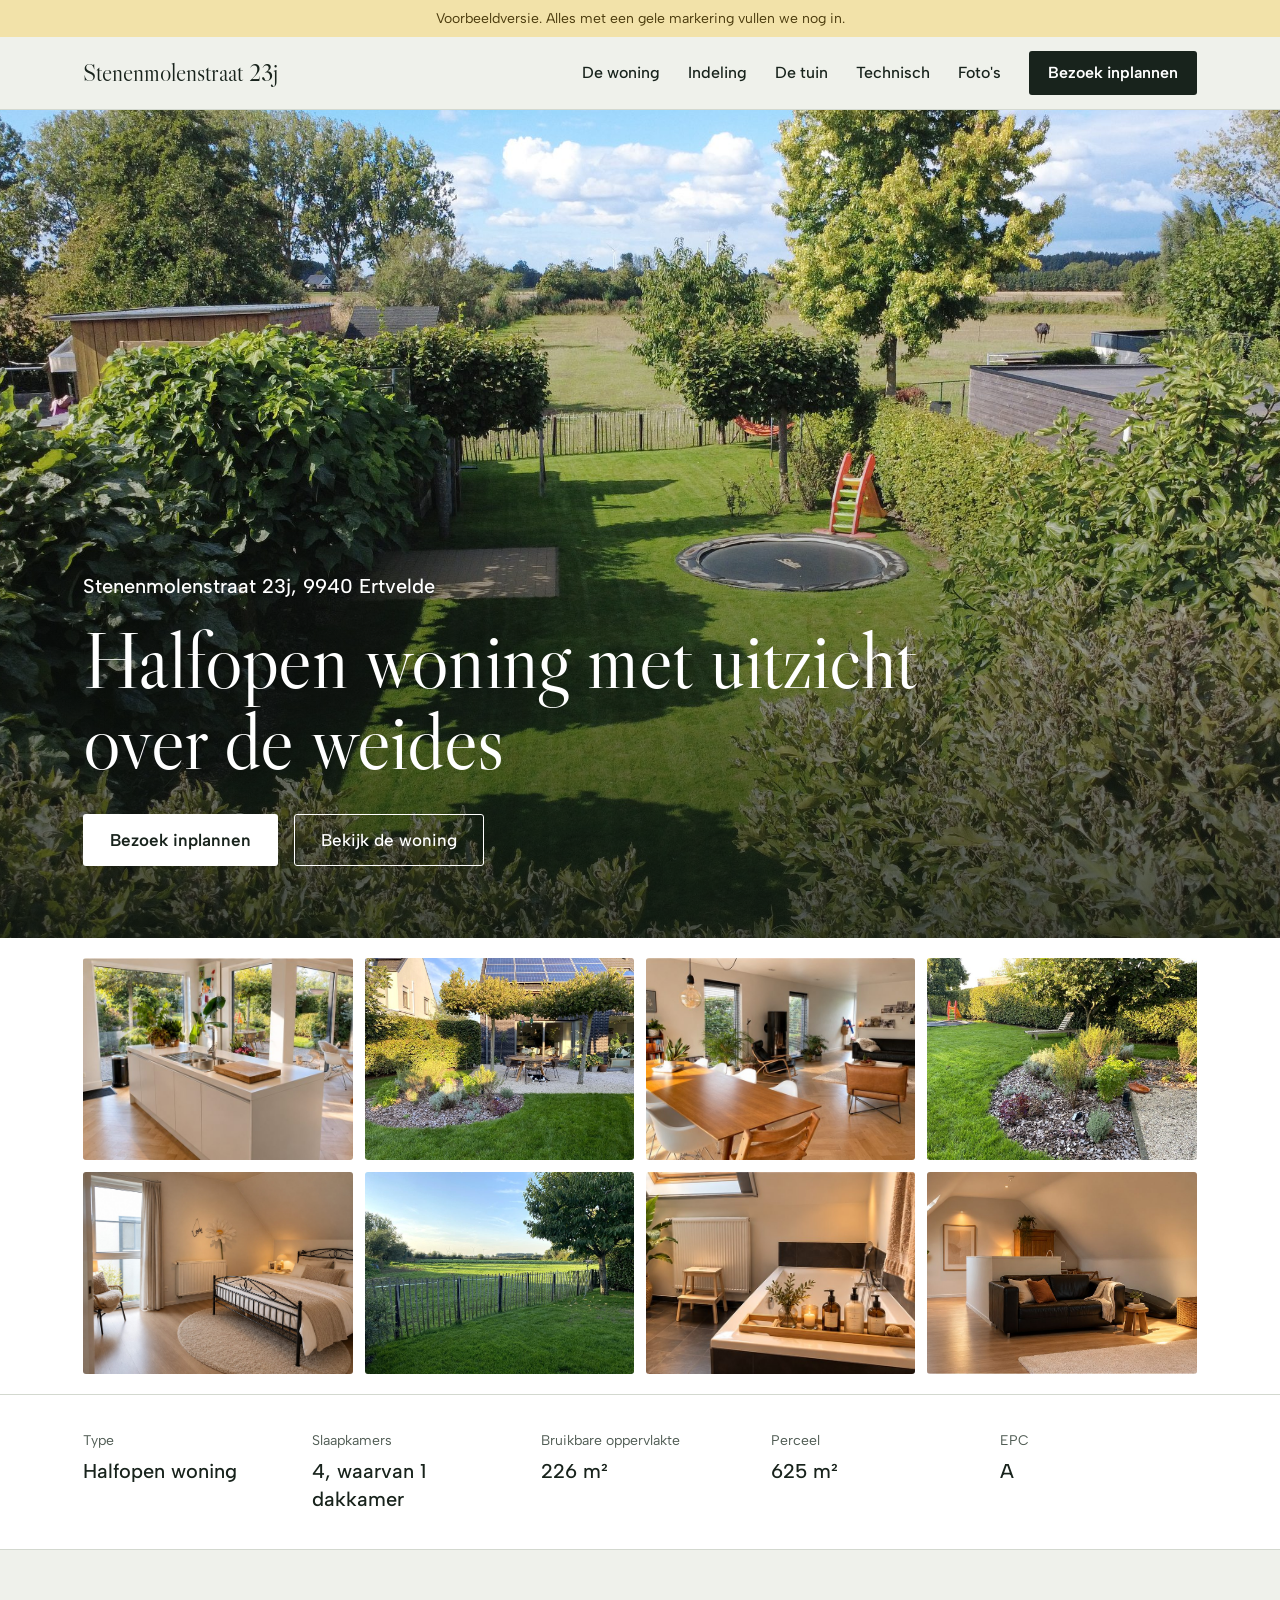
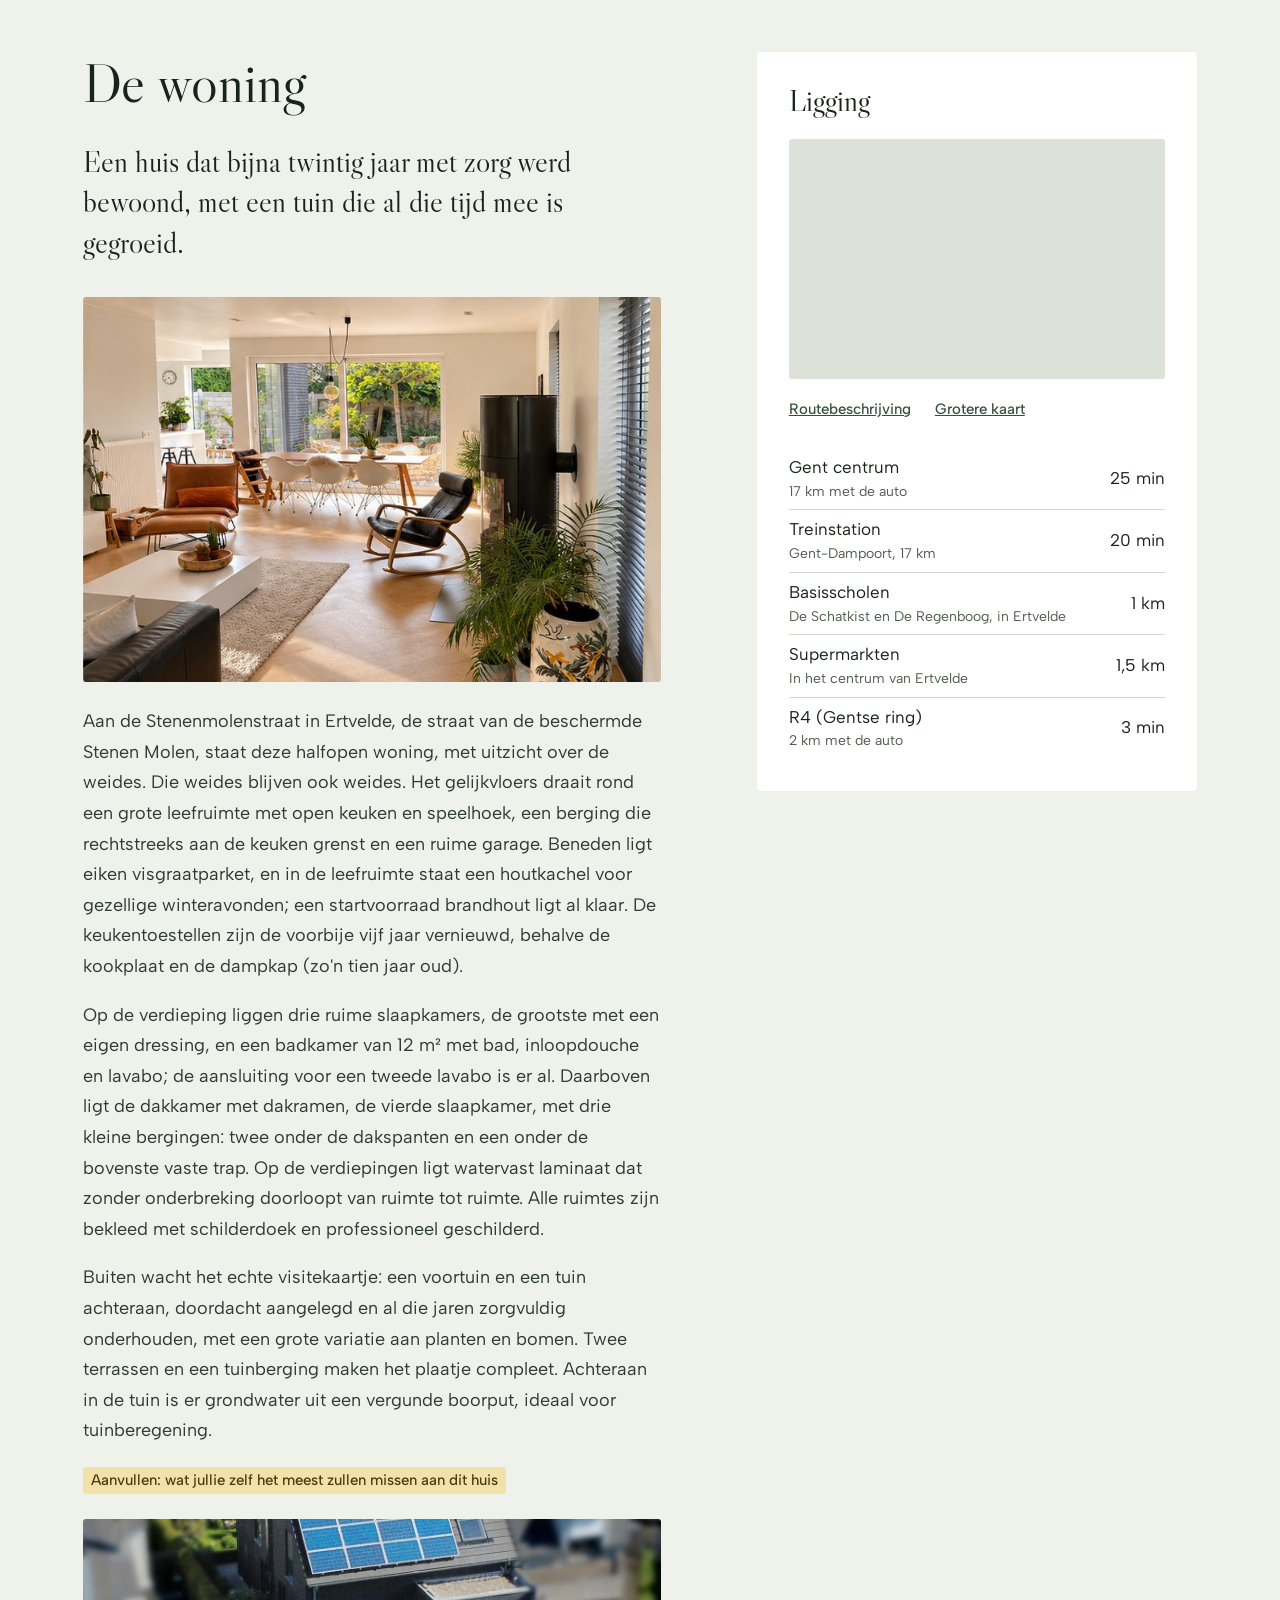
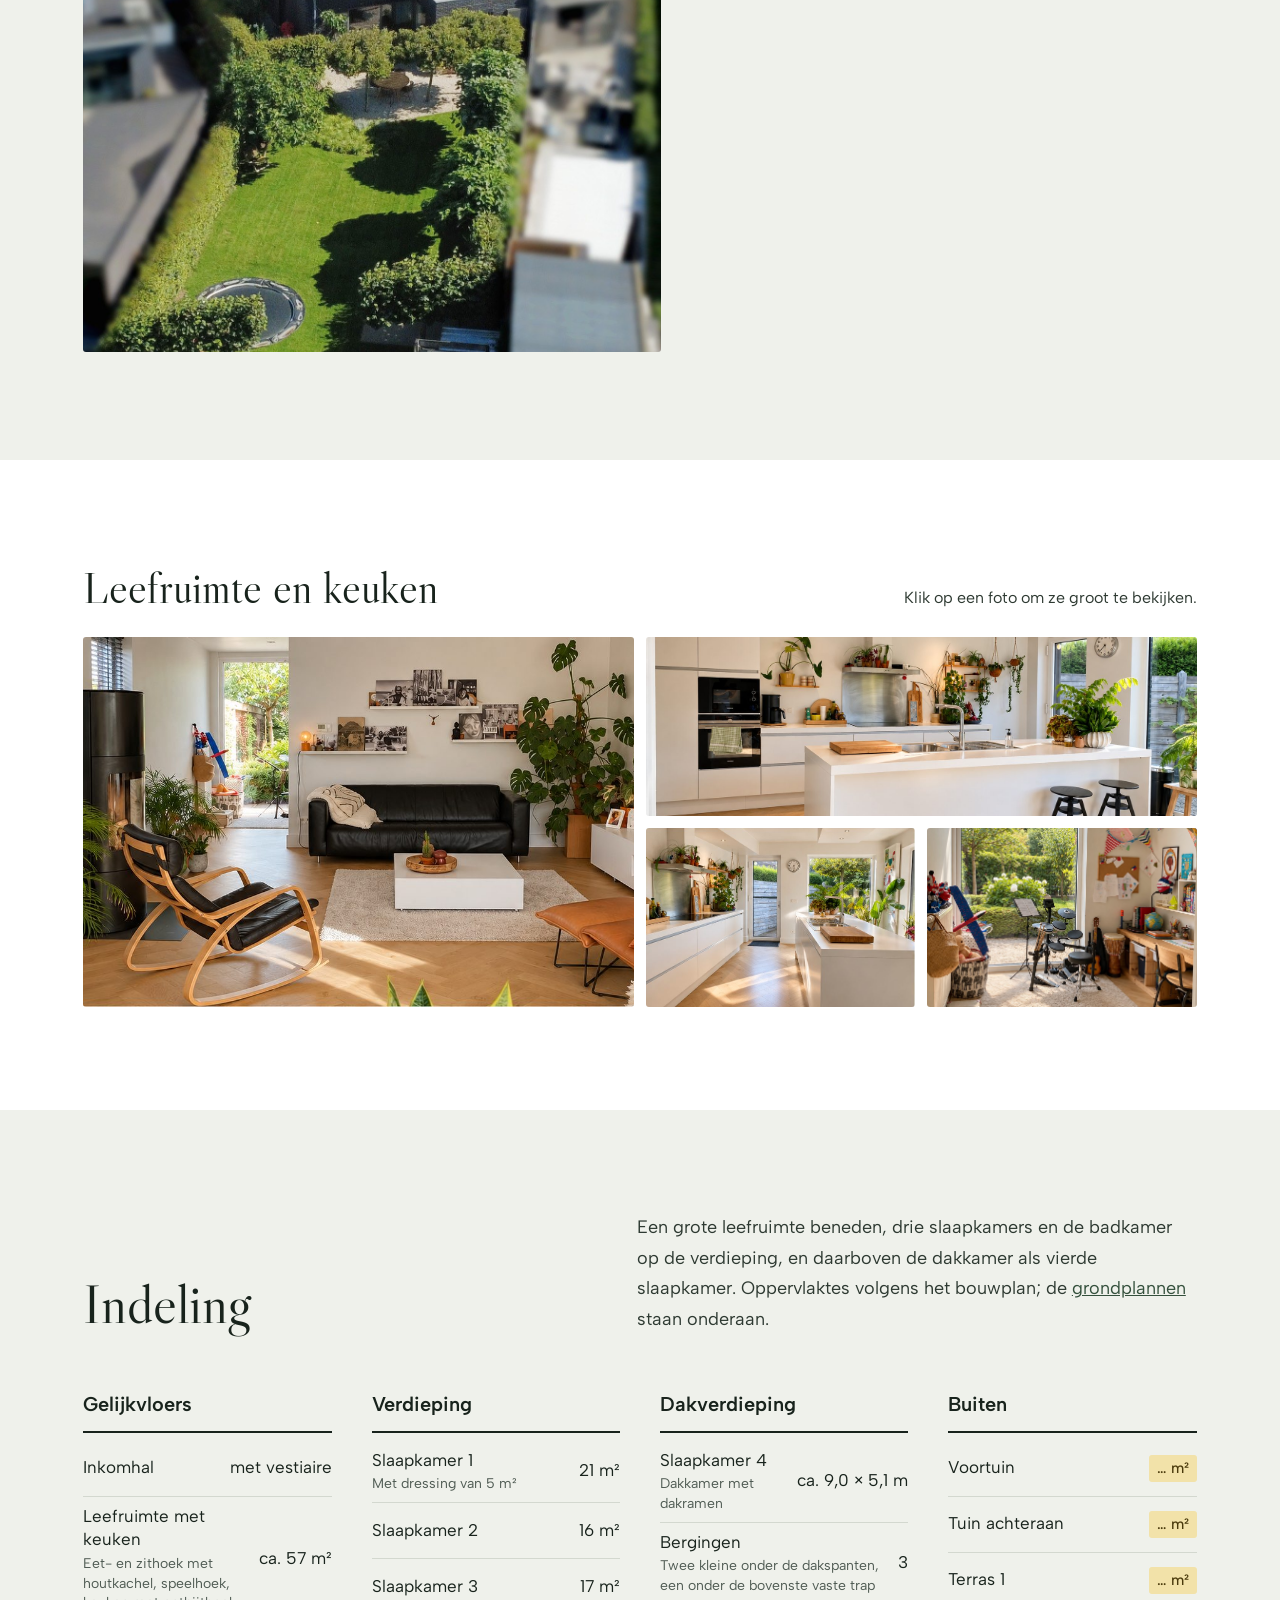
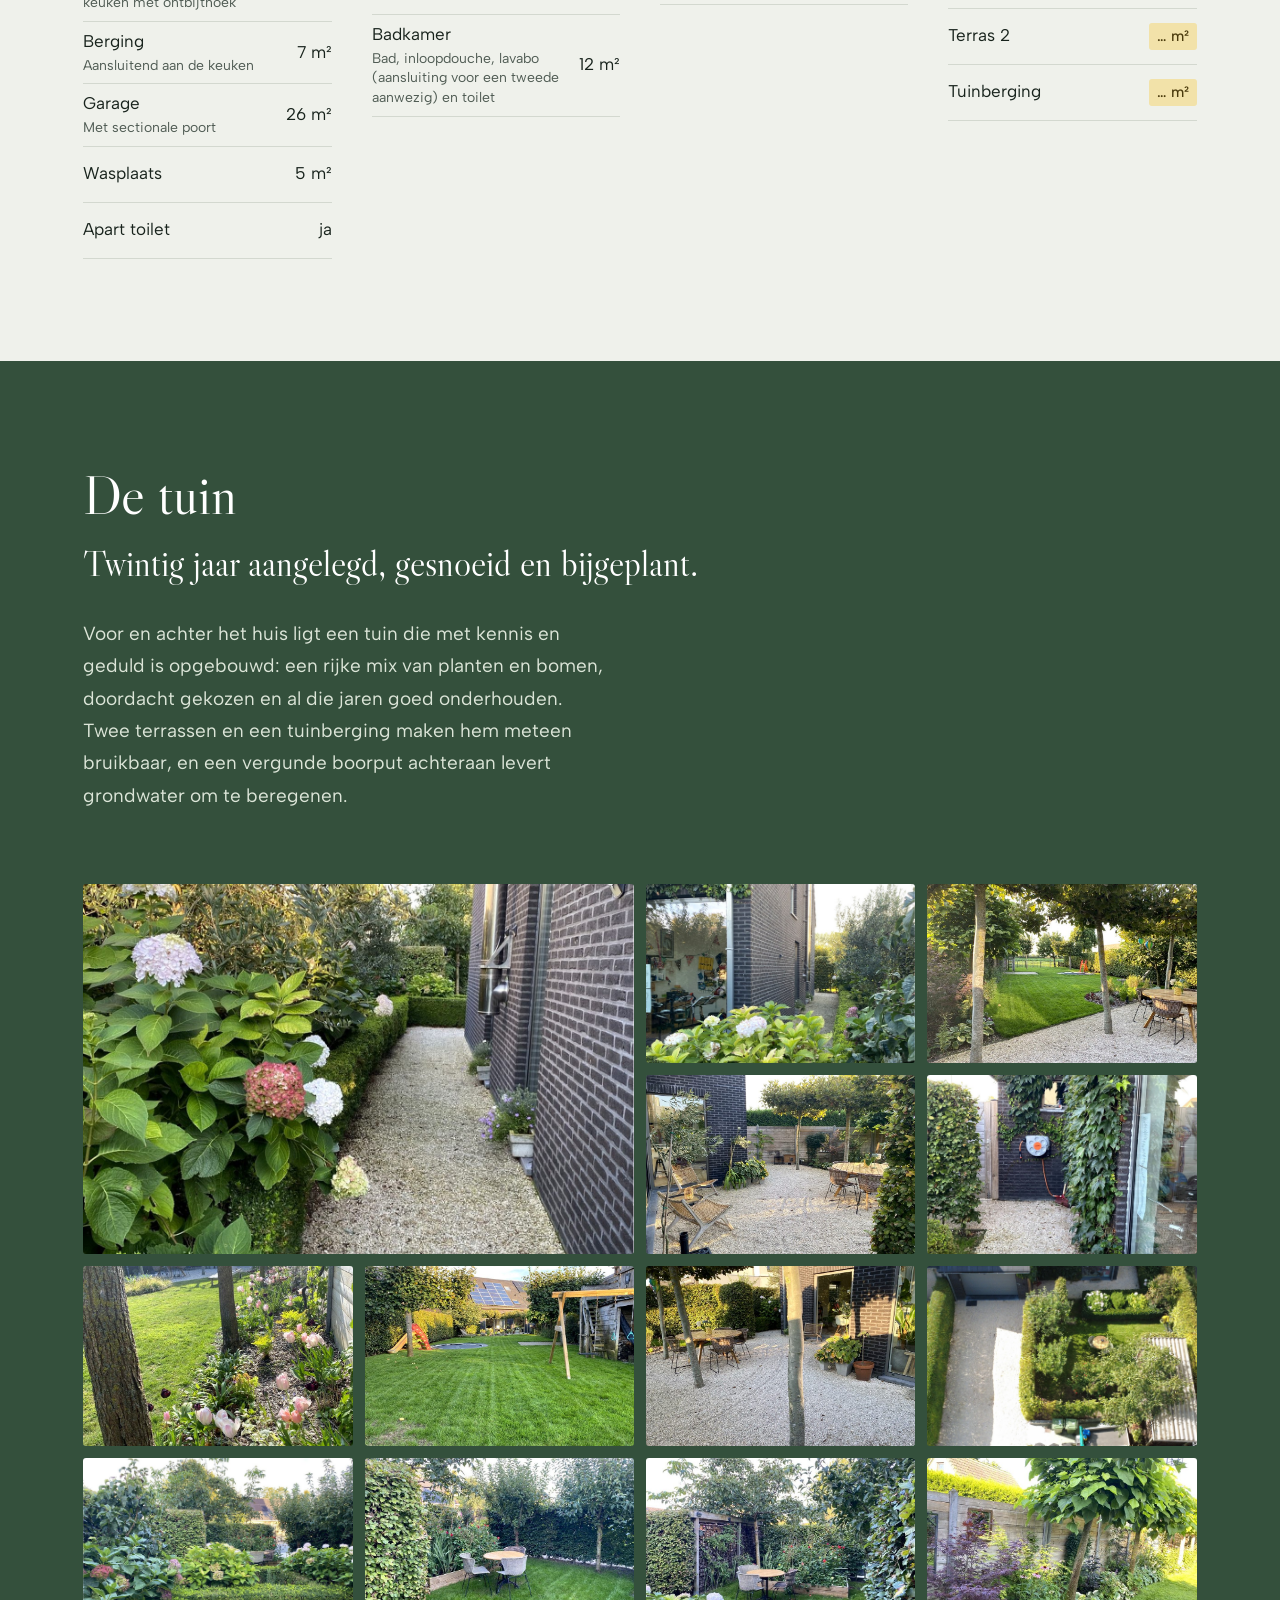
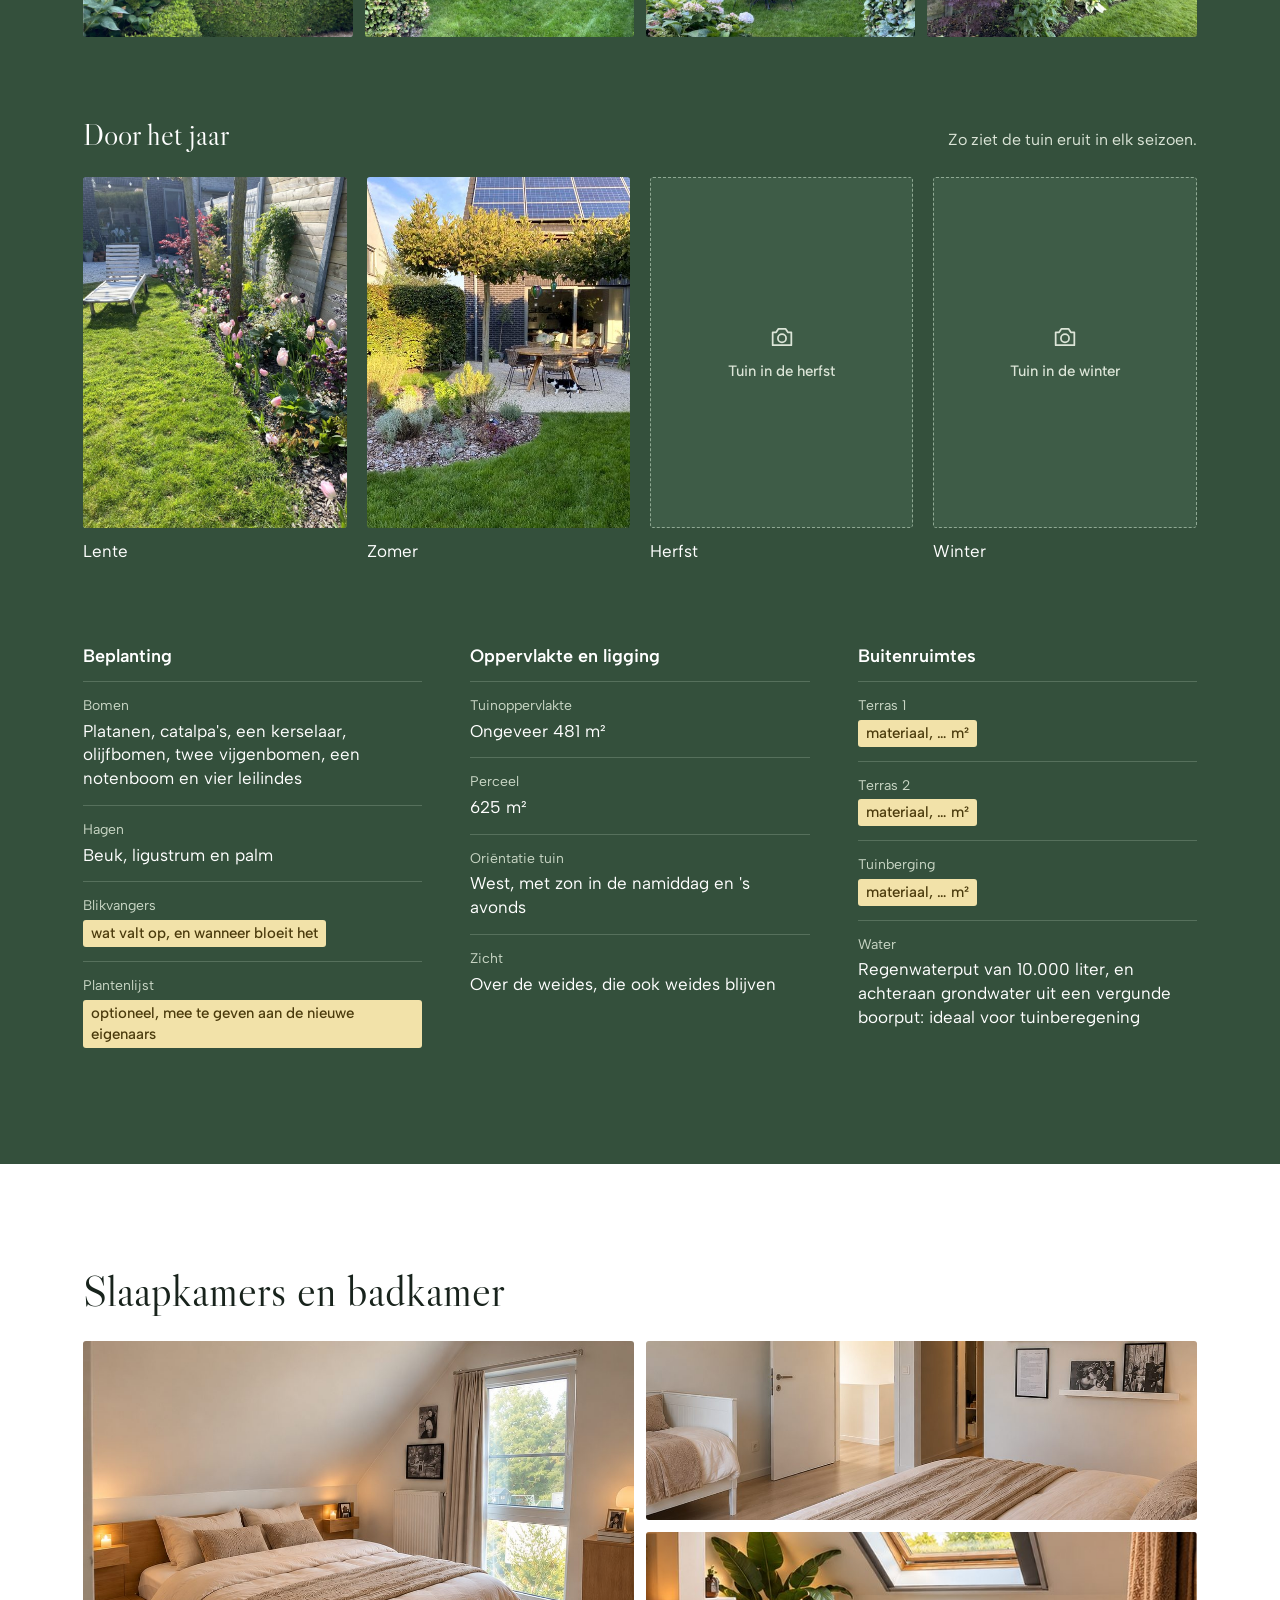
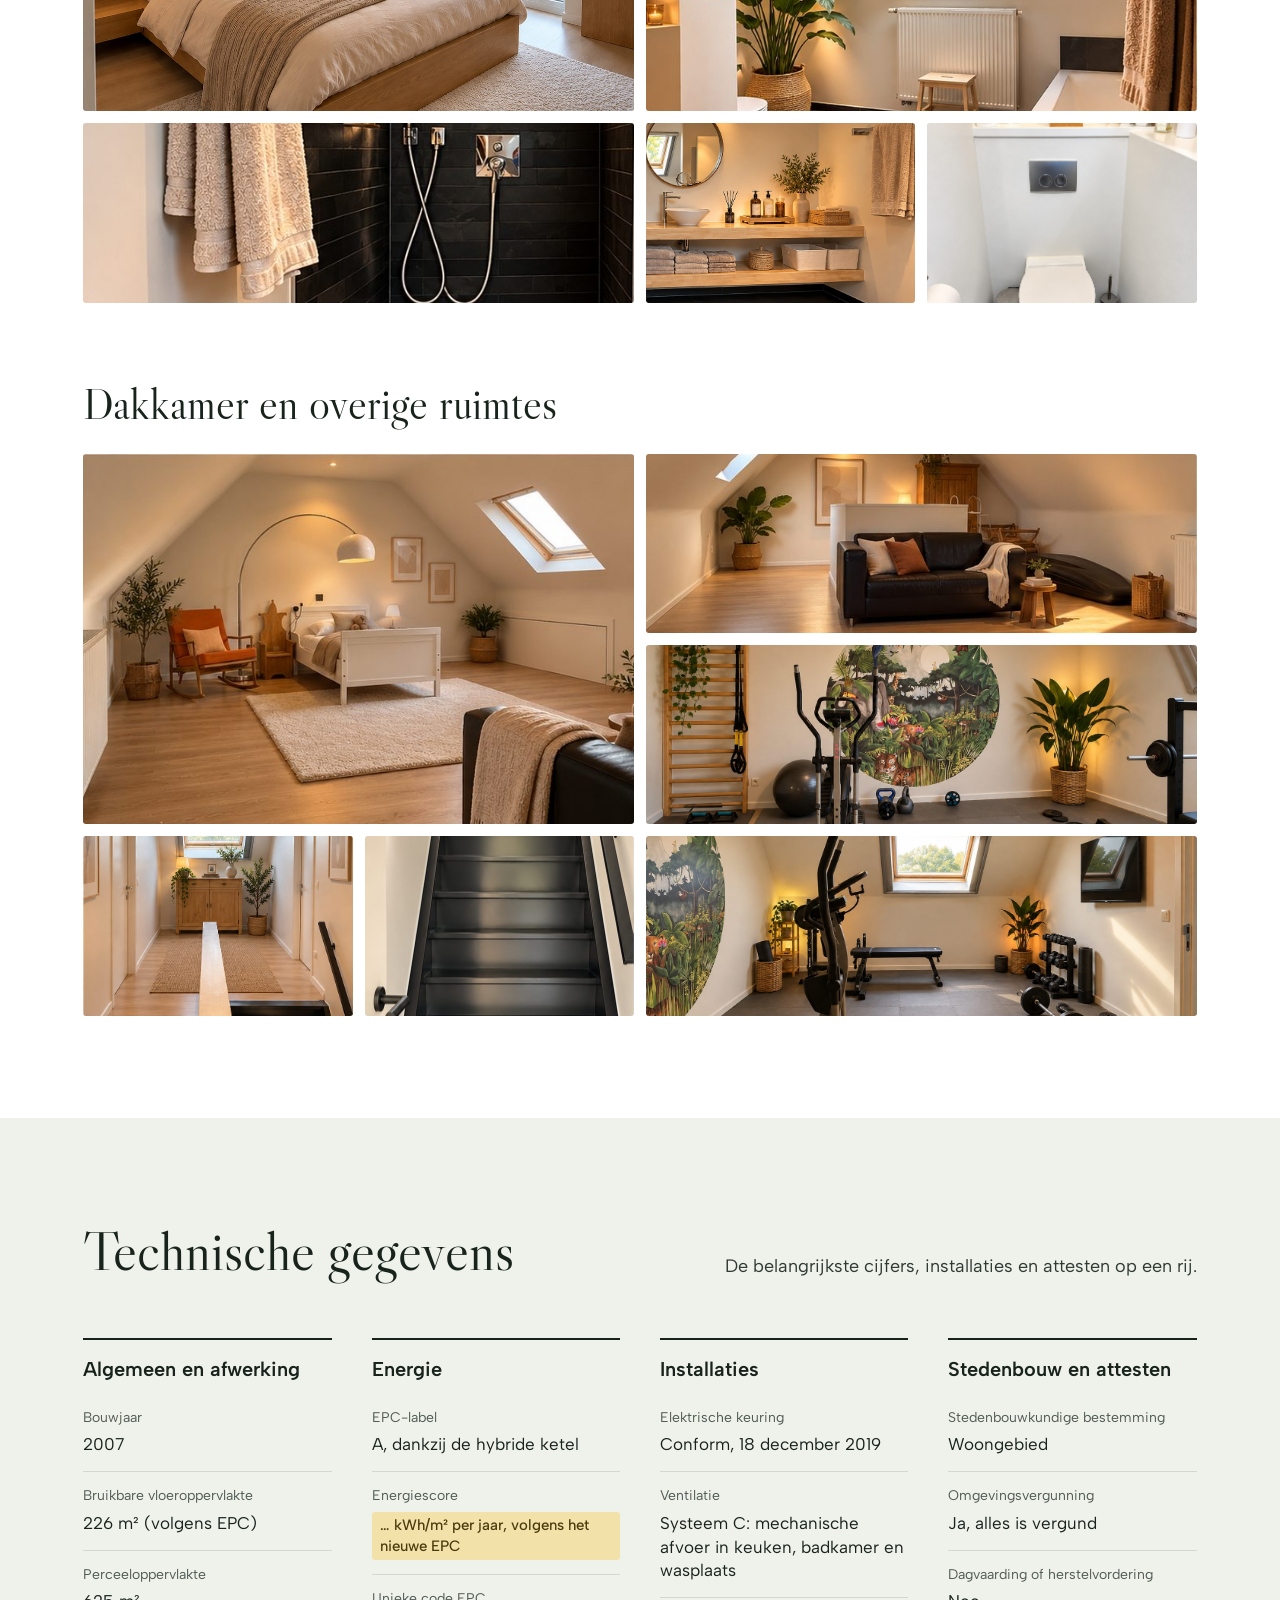
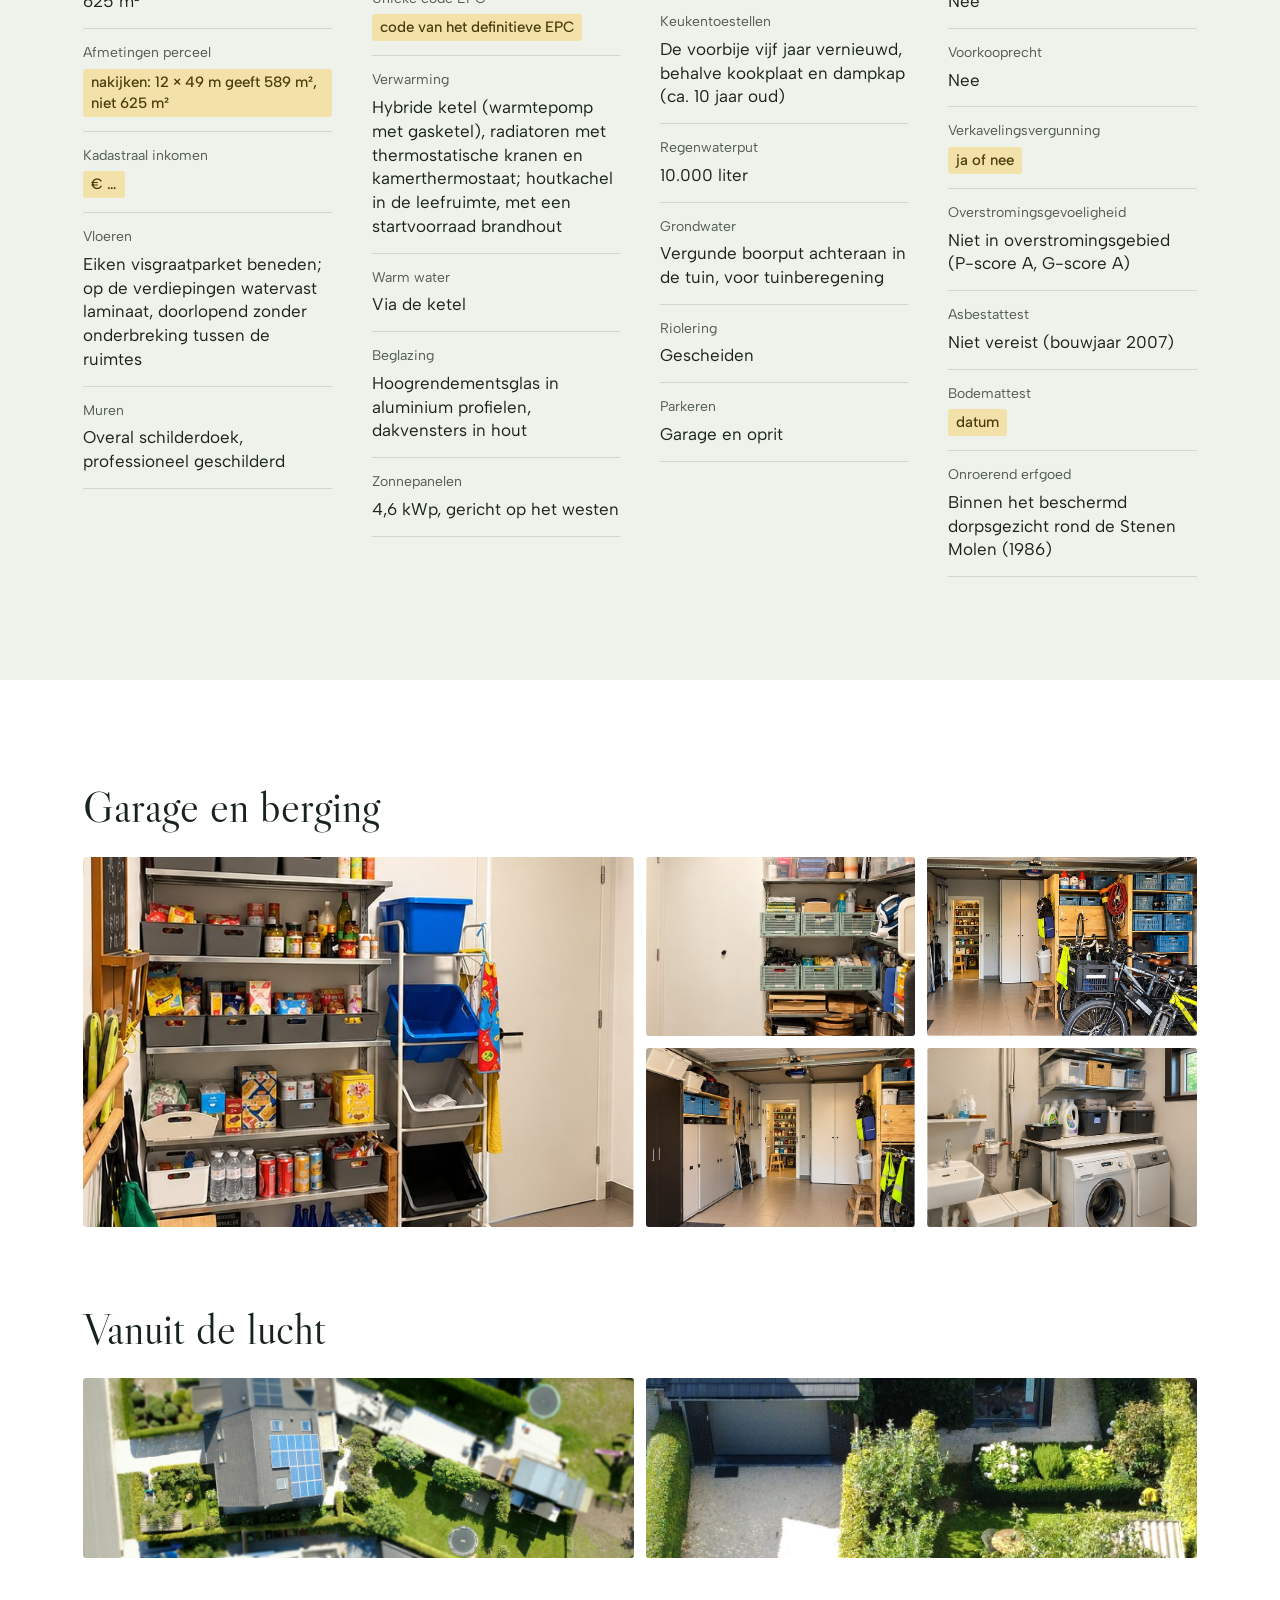
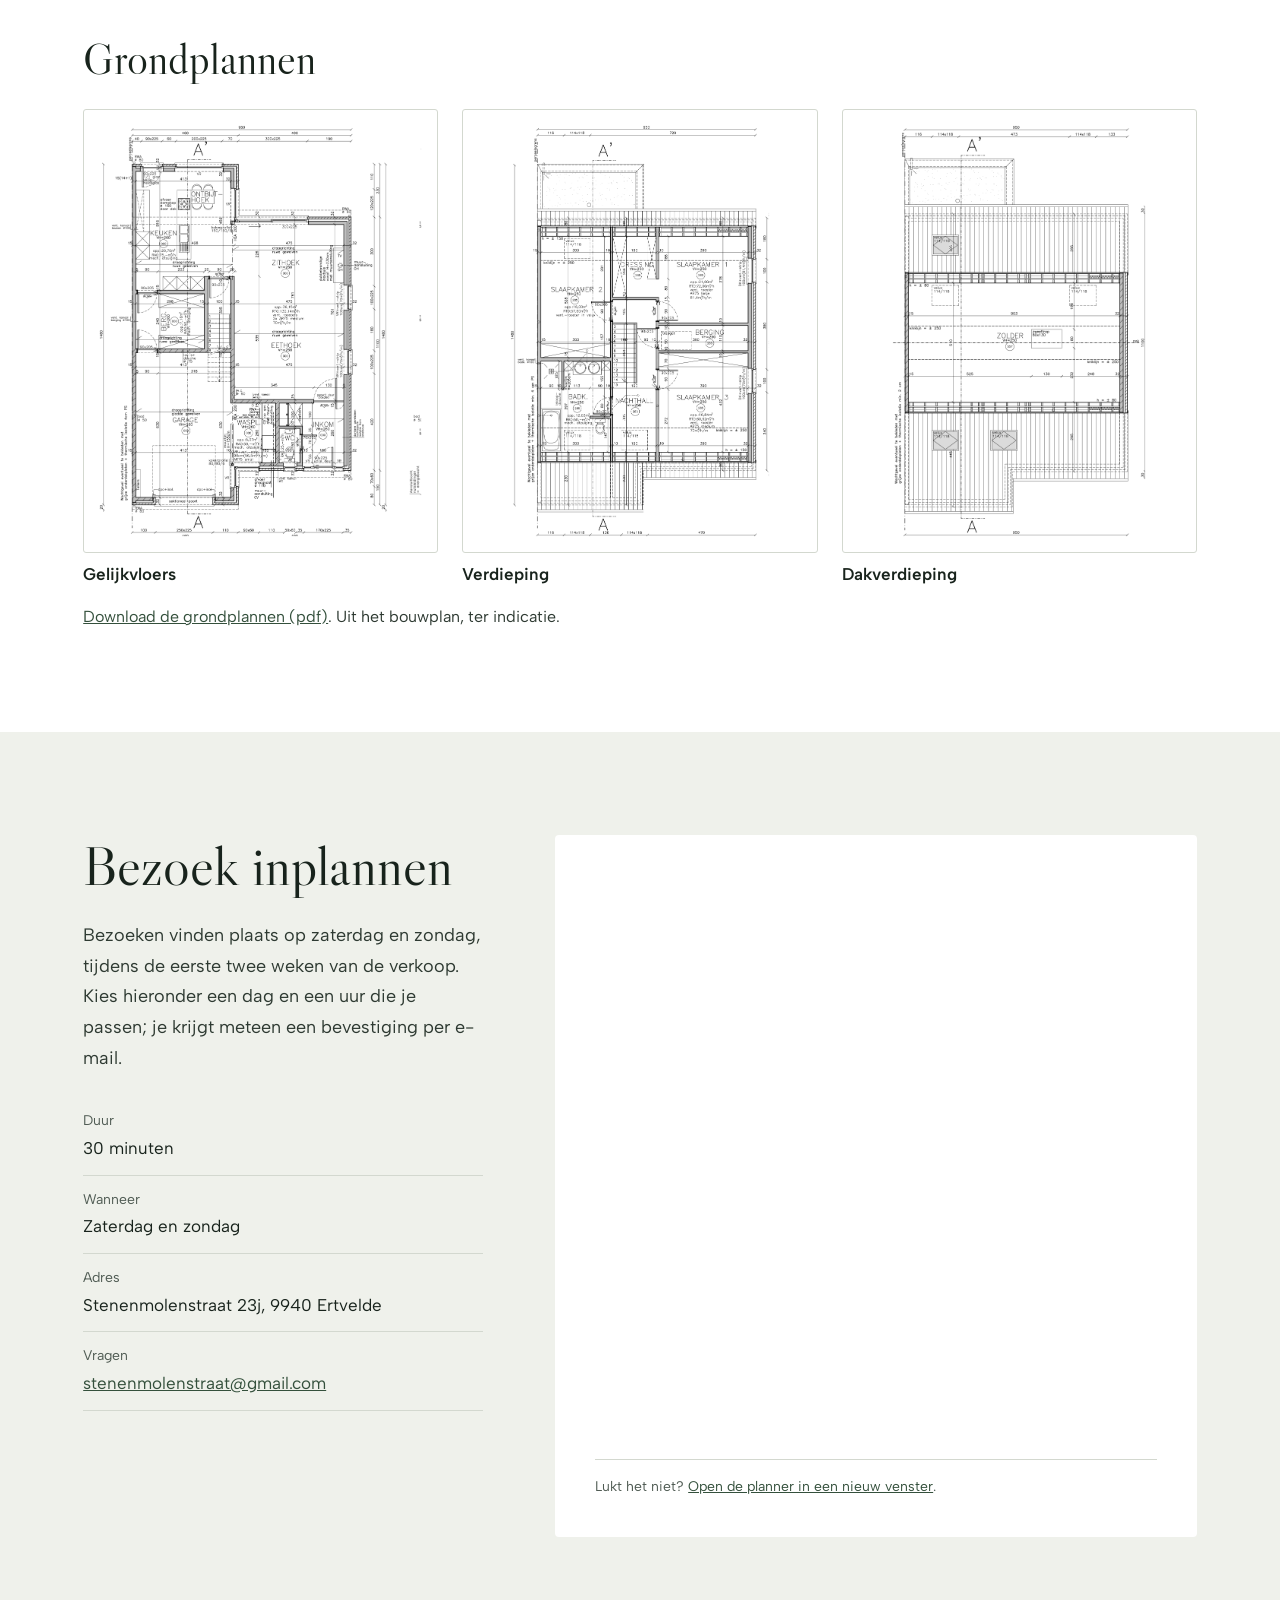
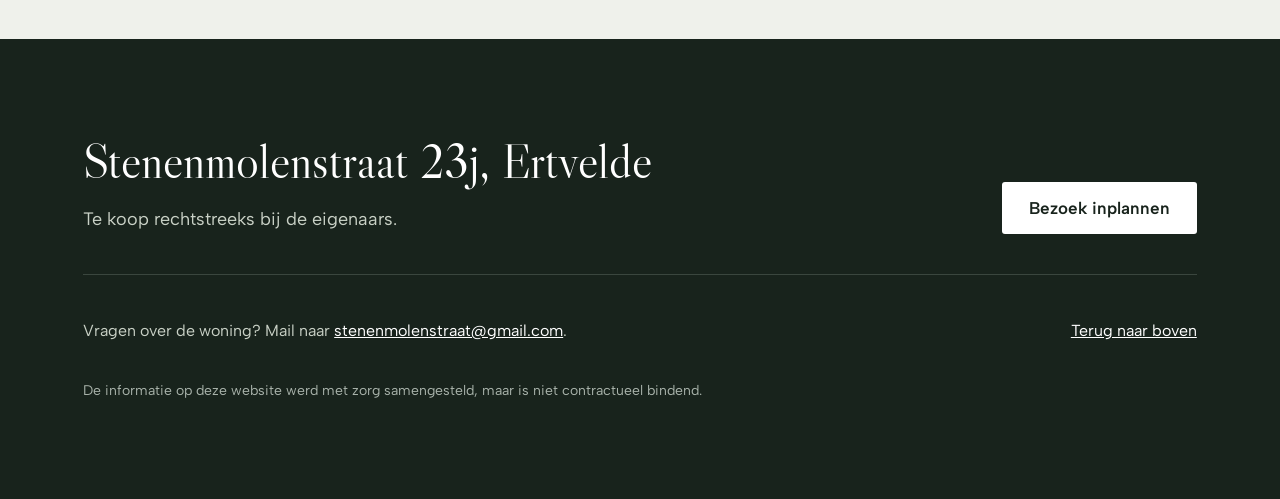
==== v1/index.html @ abac749d "Extra info over het huis in v1 en v2 - Zolder wordt dakkamer: 4 slaapkamers, met 3 kleine bergingen " ====
<!doctype html>
<html lang="nl">
<head>
<meta charset="utf-8">
<meta name="viewport" content="width=device-width, initial-scale=1, viewport-fit=cover">
<title>Te koop: halfopen woning, Stenenmolenstraat 23j, Ertvelde</title>
<meta name="description" content="Halfopen woning met uitzicht over de weides en een doordachte, goed onderhouden tuin. Vier slaapkamers, waarvan één dakkamer, en EPC A. Te koop rechtstreeks bij de eigenaars.">
<!-- VOORBEELDVERSIE: verwijder de noindex-regel bij livegang -->
<meta name="robots" content="noindex">
<meta property="og:type" content="website">
<meta property="og:title" content="Te koop: halfopen woning in Ertvelde">
<meta property="og:description" content="Stenenmolenstraat 23j. Uitzicht over de weides, een tuin die twintig jaar met zorg werd aangelegd. Plan je bezoek online.">
<meta property="og:image" content="media/deelbeeld.jpg">
<link rel="preconnect" href="https://fonts.googleapis.com">
<link rel="preconnect" href="https://fonts.gstatic.com" crossorigin>
<link href="https://fonts.googleapis.com/css2?family=Albert+Sans:wght@400;500;600&family=Libre+Caslon+Display&display=swap" rel="stylesheet">
<style>
:root{
  --mist:#EFF1EB;--paper:#FFFFFF;--ink:#18231C;--ink-2:#2E3A32;--muted:#4F5B53;
  --moss:#34503C;--moss-2:#3E5C47;--moss-ink:#DCE5D8;--moss-muted:#C9D6C5;--moss-line:#56705C;
  --line:#D3D8CF;--field:#7F8A82;--ph:#DDE2D8;--ph-line:#9AA59C;
  --todo-bg:#F2E2A9;--todo-ink:#4A3A0C;
  --serif:'Libre Caslon Display','Libre Caslon Text',Georgia,serif;
  --sans:'Albert Sans','Helvetica Neue',Helvetica,Arial,sans-serif;
  --pad:clamp(20px,6.5vw,96px);
  --section:clamp(64px,8vw,112px);
  --header:72px;
}
*,*::before,*::after{box-sizing:border-box}
[hidden]{display:none!important}
:root{padding-top:env(safe-area-inset-top,0px);padding-bottom:env(safe-area-inset-bottom,0px)}
html{scroll-behavior:smooth;scroll-padding-top:calc(var(--header) + 8px + env(safe-area-inset-top,0px));-webkit-text-size-adjust:100%}
@media (prefers-reduced-motion:reduce){html{scroll-behavior:auto}*{transition:none!important}}
body{margin:0;background:var(--mist);color:var(--ink);font-family:var(--sans);font-size:18px;line-height:1.7;-webkit-font-smoothing:antialiased}
img,video,svg{display:block;max-width:100%}
h1,h2,h3,p,figure,dl,dd{margin:0}
a{color:var(--moss)}
a:hover{color:var(--ink)}
:focus-visible{outline:2px solid var(--ink);outline-offset:2px;box-shadow:0 0 0 4px #FFFFFF}
.wrap{max-width:1440px;margin-inline:auto;padding-inline:var(--pad)}

/* Placeholders: alles in geel vullen we nog in */
.todo{display:inline-block;background:var(--todo-bg);color:var(--todo-ink);font-family:var(--sans);font-size:15px;font-weight:500;line-height:1.4;padding:3px 8px;border-radius:3px}
.draft{background:var(--todo-bg);color:var(--todo-ink);font-size:14px;line-height:1.5;text-align:center;padding:8px var(--pad)}

.skip{position:absolute;left:16px;top:-80px;z-index:100;background:var(--ink);color:#FFFFFF;padding:12px 16px;border-radius:3px}
.skip:focus{top:12px;color:#FFFFFF}

/* Knoppen */
.btn{display:inline-flex;align-items:center;justify-content:center;min-height:52px;padding:0 26px;border:1px solid transparent;border-radius:3px;font:600 17px/1.2 var(--sans);text-decoration:none;cursor:pointer;text-align:center}
.btn-ink{background:var(--ink);color:#FFFFFF}.btn-ink:hover{background:var(--moss);color:#FFFFFF}
.btn-light{background:#FFFFFF;color:var(--ink)}.btn-light:hover{background:var(--mist);color:var(--ink)}
.btn-ghost{border-color:#FFFFFF;color:#FFFFFF;font-weight:500}.btn-ghost:hover{background:rgba(255,255,255,.12);color:#FFFFFF}
.btn-moss{background:var(--moss);color:#FFFFFF}.btn-moss:hover{background:#2A4231;color:#FFFFFF}
.btn-outline{background:#FFFFFF;border-color:var(--ink);color:var(--ink);font-weight:500}.btn-outline:hover{background:var(--mist)}
.btn:disabled{opacity:.6;cursor:progress}

/* Header */
.site-header{position:sticky;top:env(safe-area-inset-top,0px);z-index:50;background:rgba(239,241,235,.97);border-bottom:1px solid var(--line)}
.site-header .wrap{height:var(--header);display:flex;align-items:center;justify-content:space-between;gap:24px}
.brand{font-family:var(--serif);font-size:24px;line-height:1.2;color:var(--ink);text-decoration:none;padding:10px 0}
.brand:hover{color:var(--ink)}
.nav{display:flex;align-items:center;gap:28px}
.nav a:not(.btn){color:var(--ink);text-decoration:none;font-size:16px;font-weight:500;padding:12px 0}
.nav a:not(.btn):hover{text-decoration:underline;text-underline-offset:6px}
.nav .btn{min-height:44px;padding:0 18px;font-size:16px}
.menu-toggle{display:none;align-items:center;gap:10px;min-height:44px;padding:0 14px;border:1px solid var(--ink);border-radius:3px;background:transparent;color:var(--ink);font:500 16px var(--sans);cursor:pointer}
@media (max-width:980px){
  .menu-toggle{display:inline-flex}
  .nav{display:none;position:absolute;top:var(--header);left:0;right:0;flex-direction:column;align-items:stretch;gap:0;background:var(--mist);border-bottom:1px solid var(--line);padding:4px var(--pad) 20px}
  .nav.is-open{display:flex}
  .nav a:not(.btn){padding:14px 0;border-bottom:1px solid var(--line)}
  .nav .btn{margin-top:16px;min-height:52px}
}

/* Hero */
.hero{position:relative;height:calc(100vh - var(--header));height:calc(100svh - var(--header));min-height:620px;max-height:920px;display:flex;align-items:flex-end;background:#2F4231;overflow:hidden;color:#FFFFFF}
.hero-media{position:absolute;inset:0}
.hero-media>*{position:absolute;inset:0;width:100%;height:100%;object-fit:cover}
.hero-video{opacity:0;transition:opacity .8s ease}
.hero-video.is-ready{opacity:1}
.hero-scrim{position:absolute;inset:0;background:linear-gradient(to top,rgba(14,22,17,.72) 0%,rgba(14,22,17,.35) 38%,rgba(14,22,17,0) 62%)}
.hero-content{position:relative;width:100%;display:flex;justify-content:space-between;align-items:flex-end;gap:32px 48px;padding-bottom:clamp(40px,8vh,88px)}
.hero-text{display:flex;flex-direction:column;gap:20px;max-width:960px}
.hero-address{font-size:20px;font-weight:500;line-height:1.4}
.hero h1{font-family:var(--serif);font-weight:400;font-size:clamp(44px,6.2vw,84px);line-height:1.02;letter-spacing:-.01em}
.hero-actions{display:flex;flex-wrap:wrap;gap:16px;margin-top:12px}
.hero-side{display:flex;flex-direction:column;align-items:flex-end;gap:12px;flex-shrink:0}
.drone-todo{display:flex;align-items:center;gap:10px;max-width:300px;padding:10px 14px}
.drone-todo svg{flex-shrink:0}
.video-toggle{min-height:44px;padding:0 16px;border:1px solid rgba(255,255,255,.7);border-radius:3px;background:rgba(14,22,17,.35);color:#FFFFFF;font:500 15px var(--sans);cursor:pointer}
@media (max-width:720px){
  .hero{display:block;height:auto;min-height:0;max-height:none}
  .hero-media{position:relative;height:52vh;height:52svh;min-height:300px}
  .hero-scrim{display:none}
  .hero-content{flex-direction:column;align-items:stretch;padding-top:28px;padding-bottom:44px}
  .hero-actions .btn{flex:1 1 100%}
  .hero-side{align-items:flex-start}
}

/* Kerngegevens */
.facts{background:#FFFFFF;border-bottom:1px solid var(--line)}
.facts dl{display:grid;grid-template-columns:repeat(5,minmax(0,1fr));gap:24px 32px;padding-block:36px}
.facts div{display:flex;flex-direction:column;gap:6px}
.facts dt{font-size:14px;line-height:1.4;color:var(--muted)}
.facts dd{font-size:20px;font-weight:500;line-height:1.4}
@media (max-width:980px){.facts dl{grid-template-columns:repeat(3,minmax(0,1fr))}}
@media (max-width:560px){.facts dl{grid-template-columns:repeat(2,minmax(0,1fr));padding-block:28px}}

/* Secties */
.section{padding-block:var(--section)}
.section--white{background:#FFFFFF}
.section--moss{background:var(--moss);color:#FFFFFF}
.h2{font-family:var(--serif);font-weight:400;font-size:clamp(40px,5vw,56px);line-height:1.1}
.lead{font-family:var(--serif);font-size:clamp(24px,2.6vw,30px);line-height:1.35}
.body{color:var(--ink-2)}
.section-head{display:flex;justify-content:space-between;align-items:flex-end;flex-wrap:wrap;gap:20px 64px;margin-bottom:clamp(40px,5vw,56px)}
.section-head p{max-width:560px;color:var(--ink-2)}

/* De woning */
.woning{display:grid;grid-template-columns:minmax(0,1fr) 440px;gap:96px;align-items:start}
.woning-text{display:flex;flex-direction:column;gap:28px;max-width:700px}
.woning-text .body{display:flex;flex-direction:column;gap:18px;max-width:640px}
.card{background:#FFFFFF;border-radius:4px;padding:32px}
.ligging{display:flex;flex-direction:column;gap:20px}
.ligging h3{font-family:var(--serif);font-weight:400;font-size:30px;line-height:1.15}
.map{display:block;width:100%;height:240px;border:0;border-radius:3px;background:var(--ph)}
.map-links{display:flex;flex-wrap:wrap;gap:8px 24px;margin-top:-8px;font-size:15px;font-weight:500}
.map-links a{padding:6px 0}
@media (max-width:1100px){.woning{grid-template-columns:1fr;gap:56px}.ligging{max-width:560px}}
@media (max-width:640px){.card{padding:24px 20px}}

/* Placeholders voor beelden */
.ph{display:flex;flex-direction:column;align-items:center;justify-content:center;gap:10px;padding:16px;background:var(--ph);border:1px dashed var(--ph-line);border-radius:3px;color:#3F4A43;font-size:15px;font-weight:500;line-height:1.4;text-align:center}
.section--moss .ph{background:var(--moss-2);border-color:#8FA893;color:var(--moss-ink)}
.photo{position:relative;overflow:hidden;border-radius:3px}
.photo .ph{position:absolute;inset:0}
.photo img{position:absolute;inset:0;width:100%;height:100%;object-fit:cover}

/* Lijsten */
.rows{list-style:none;margin:0;padding:0}
.row{display:flex;justify-content:space-between;align-items:center;gap:16px;min-height:56px;padding-block:8px;border-bottom:1px solid var(--line);font-size:17px;line-height:1.4}
.row small{display:block;margin-top:2px;font-size:14px;color:var(--muted)}
.row .todo{flex-shrink:0}
.row>span:last-child{flex-shrink:0;white-space:nowrap;text-align:right}
.kv{display:flex;flex-direction:column;gap:6px;padding-block:14px;border-bottom:1px solid var(--line);line-height:1.4}
.kv dt{font-size:14px;color:var(--muted)}
.kv dd{font-size:17px}
.section--moss .kv{gap:4px;border-bottom:0;border-top:1px solid var(--moss-line)}
.section--moss .kv dt{color:var(--moss-muted)}

/* Indeling en technische gegevens */
.cols-4{display:grid;grid-template-columns:repeat(4,minmax(0,1fr));gap:40px}
@media (max-width:1100px){.cols-4{grid-template-columns:repeat(2,minmax(0,1fr));gap:48px 40px}}
@media (max-width:640px){.cols-4{grid-template-columns:1fr}}
.col-title{font-size:20px;font-weight:600;line-height:1.3;padding-bottom:14px;margin-bottom:8px;border-bottom:2px solid var(--ink)}
.col-title--top{padding:16px 0 12px;margin:0;border-bottom:0;border-top:2px solid var(--ink)}
.plan{margin-top:20px}

/* De tuin */
.tuin-head{display:flex;justify-content:space-between;align-items:flex-end;flex-wrap:wrap;gap:32px 96px}
.tuin-intro{display:flex;flex-direction:column;gap:16px;max-width:640px}
.tuin-intro .lead{font-size:clamp(28px,3vw,36px);line-height:1.25}
.tuin-head .tuin-body{max-width:520px;font-size:19px;color:var(--moss-ink)}
.seasons{margin-top:80px}
.seasons-head{display:flex;justify-content:space-between;align-items:baseline;flex-wrap:wrap;gap:8px 32px;margin-bottom:24px}
.seasons-head h3{font-family:var(--serif);font-weight:400;font-size:30px;line-height:1.2}
.seasons-head p{font-size:16px;color:var(--moss-ink)}
.seasons-grid{display:grid;grid-template-columns:repeat(4,minmax(0,1fr));gap:20px}
.season{display:flex;flex-direction:column;gap:12px}
.season .photo{aspect-ratio:3/4}
.season figcaption{font-size:17px;line-height:1.4}
.tuin-facts{display:grid;grid-template-columns:repeat(3,minmax(0,1fr));gap:48px;margin-top:80px}
.tuin-facts h3{font-size:18px;font-weight:600;line-height:1.4;margin-bottom:12px}
@media (max-width:900px){
  .seasons-grid{grid-template-columns:repeat(2,minmax(0,1fr));gap:14px}
  .tuin-facts{grid-template-columns:1fr;gap:32px;margin-top:56px}
  .seasons{margin-top:56px}
}

/* Foto's */
.gallery{display:grid;grid-template-columns:repeat(4,minmax(0,1fr));grid-auto-rows:clamp(150px,14vw,220px);grid-auto-flow:dense;gap:12px}
.gallery .photo--big{grid-column:span 2;grid-row:span 2}
.gallery .photo--wide{grid-column:span 2}
.gallery .photo--tall{grid-row:span 2}
.gallery-group+.gallery-group{margin-top:clamp(48px,6vw,72px)}
.gallery-title{font-size:20px;font-weight:600;line-height:1.3;padding-bottom:14px;margin-bottom:16px;border-bottom:2px solid var(--ink)}
.photos .gallery-group+.gallery-group{margin-top:clamp(56px,6vw,88px)}
.photo-head{display:flex;justify-content:space-between;align-items:baseline;flex-wrap:wrap;gap:8px 32px;margin-bottom:24px}
.photo-title{font-family:var(--serif);font-weight:400;font-size:clamp(32px,3.6vw,44px);line-height:1.15}
.photo-hint{font-size:16px;color:var(--ink-2)}
.tuin-gallery{margin-top:clamp(48px,6vw,72px)}
.zoom{position:absolute;inset:0;display:block;cursor:zoom-in}
.zoom img{transition:transform .5s ease}
.zoom:hover img{transform:scale(1.03)}
.zoom:focus-visible{outline-offset:-4px}
@media (max-width:720px){
  .gallery{grid-template-columns:repeat(2,minmax(0,1fr));grid-auto-rows:140px;gap:8px}
  .gallery .photo--big{grid-column:1 / -1}
}
.plans{margin-top:clamp(56px,6vw,80px)}
.plans-grid{display:grid;grid-template-columns:repeat(auto-fit,minmax(240px,1fr));gap:24px;margin-top:20px}
.plan-card{margin:0;display:flex;flex-direction:column;gap:10px}
.plan-card .zoom{position:relative;inset:auto;display:block;aspect-ratio:4/5;background:#FFFFFF;border:1px solid var(--line);border-radius:3px;overflow:hidden}
.plan-card img{position:absolute;top:12px;left:12px;width:calc(100% - 24px);height:calc(100% - 24px);object-fit:contain}
.plan-card figcaption{font-size:17px;font-weight:600;line-height:1.4}
.plans-note{margin-top:16px;font-size:16px;color:var(--ink-2)}
.intro-photo{margin:6px 0}
.intro-photo .photo{aspect-ratio:3/2;max-width:100%}
.intro-photo--tall .photo{aspect-ratio:4/3}
.strip{display:grid;grid-template-columns:repeat(4,minmax(0,1fr));gap:12px;padding:20px max(var(--pad),calc((100% - 1440px)/2 + var(--pad)));background:#FFFFFF;border-bottom:1px solid var(--line)}
.strip-item{margin:0;position:relative;aspect-ratio:4/3;border-radius:3px;overflow:hidden}
.strip-item .zoom{position:absolute;inset:0}
.strip-item img{width:100%;height:100%;object-fit:cover}
.split-media .zoom,.bleed .zoom{position:absolute;inset:0;display:block}
@media (max-width:720px){
  .strip{display:flex;gap:10px;overflow-x:auto;scroll-snap-type:x mandatory;scroll-padding-inline:var(--pad);padding:16px var(--pad);-webkit-overflow-scrolling:touch;scrollbar-width:none}
  .strip::-webkit-scrollbar{display:none}
  .strip-item{flex:0 0 78%;scroll-snap-align:start}
}
/* Lightbox */
.lightbox{width:100vw;height:100vh;height:100dvh;max-width:none;max-height:none;margin:0;padding:0;border:0;background:rgba(14,22,17,.96);color:#FFFFFF}
.lightbox::backdrop{background:rgba(14,22,17,.96)}
.lb-inner{position:relative;display:flex;flex-direction:column;align-items:center;justify-content:center;gap:14px;width:100%;height:100%;padding:64px 72px 24px}
.lb-img{max-width:100%;max-height:calc(100% - 44px);object-fit:contain;border-radius:2px}
.lb-cap{font-size:16px;line-height:1.4;color:#DCE5D8;text-align:center}
.lb-btn{position:absolute;display:inline-flex;align-items:center;justify-content:center;width:52px;height:52px;border:1px solid rgba(255,255,255,.5);border-radius:3px;background:rgba(14,22,17,.5);color:#FFFFFF;cursor:pointer}
.lb-btn:hover{background:rgba(255,255,255,.12)}
.lb-close{top:12px;right:12px}
.lb-prev{left:12px;top:50%;transform:translateY(-50%)}
.lb-next{right:12px;top:50%;transform:translateY(-50%)}
@media (max-width:720px){
  .lb-inner{padding:64px 8px 84px}
  .lb-prev,.lb-next{top:auto;bottom:16px;transform:none}
  .lb-prev{left:calc(50% - 60px)}.lb-next{right:calc(50% - 60px)}
}

/* Bezoek inplannen */
.bezoek{display:grid;grid-template-columns:400px minmax(0,1fr);gap:72px;align-items:start}
.bezoek-info{display:flex;flex-direction:column;gap:24px}
@media (max-width:1100px){.bezoek{grid-template-columns:1fr;gap:48px}.bezoek-info{max-width:640px}}
.planner{background:#FFFFFF;border-radius:4px;padding:40px}
@media (max-width:640px){.planner{padding:24px 20px}}
.step+.step{margin-top:32px}
.step-title{margin-bottom:14px;font-size:18px;font-weight:600;line-height:1.4}
.days{display:grid;grid-template-columns:repeat(auto-fill,minmax(180px,1fr));gap:12px}
.day{display:flex;flex-direction:column;align-items:flex-start;gap:2px;min-height:76px;padding:14px 16px;border:1px solid #B9C1B4;border-radius:3px;background:#FFFFFF;color:var(--ink);font:inherit;line-height:1.35;text-align:left;cursor:pointer}
.day strong{font-size:17px;font-weight:600}
.day span{font-size:15px}
.day small{font-size:14px;color:var(--muted)}
.slots{display:grid;grid-template-columns:repeat(auto-fill,minmax(88px,1fr));gap:10px}
.slot{height:48px;border:1px solid #B9C1B4;border-radius:3px;background:#FFFFFF;color:var(--ink);font:500 16px/1 var(--sans);cursor:pointer}
.day:hover:not([aria-pressed="true"]),.slot:hover{border-color:var(--ink)}
.day[aria-pressed="true"]{background:var(--moss);border-color:var(--moss);color:#FFFFFF}
.day[aria-pressed="true"] small{color:var(--moss-ink)}
.hint{margin-top:12px;font-size:14px;line-height:1.5;color:var(--muted)}
.pl-status{margin-top:16px;font-size:16px;color:var(--ink-2)}
.pl-status:empty{display:none}
.cal-embed{width:100%;min-height:560px}
.cal-fallback{margin-top:24px;padding-top:16px;border-top:1px solid var(--line)}

/* Footer */
.footer{background:var(--ink);color:#FFFFFF;padding-block:clamp(64px,8vw,96px)}
.footer-top{display:flex;justify-content:space-between;align-items:flex-end;flex-wrap:wrap;gap:32px 64px}
.footer-name{font-family:var(--serif);font-size:clamp(34px,4vw,48px);line-height:1.1}
.footer-sub{margin-top:16px;font-size:18px;color:#C9D1C6}
.footer-meta{display:flex;justify-content:space-between;align-items:center;flex-wrap:wrap;gap:16px 48px;margin-top:40px;padding-top:32px;border-top:1px solid #3A463E;font-size:16px;line-height:1.8;color:#C9D1C6}
.footer-meta a{color:#FFFFFF;padding:10px 0}
.disclaimer{margin-top:24px;font-size:14px;line-height:1.6;color:#A9B3AB}
</style>
</head>
<body>
<a class="skip" href="#inhoud">Naar de inhoud</a>

<!-- VOORBEELDVERSIE: verwijder dit blok bij livegang -->
<div class="draft">Voorbeeldversie. Alles met een gele markering vullen we nog in.</div>

<header class="site-header">
  <div class="wrap">
    <a class="brand" href="#top">Stenenmolenstraat 23j</a>
    <button class="menu-toggle" type="button" aria-expanded="false" aria-controls="hoofdmenu">
      <svg width="18" height="18" viewBox="0 0 24 24" fill="none" stroke="currentColor" stroke-width="2" stroke-linecap="round" aria-hidden="true"><path d="M4 7h16M4 12h16M4 17h16"/></svg>
      Menu
    </button>
    <nav id="hoofdmenu" class="nav" aria-label="Hoofdmenu">
      <a href="#woning">De woning</a>
      <a href="#indeling">Indeling</a>
      <a href="#tuin">De tuin</a>
      <a href="#technisch">Technisch</a>
      <a href="#fotos">Foto's</a>
      <a class="btn btn-ink" href="#bezoek">Bezoek inplannen</a>
    </nav>
  </div>
</header>

<main id="inhoud">

<section id="top" class="hero" aria-labelledby="hero-titel">
  <div class="hero-media">
    <!-- Terugvalbeeld zolang er geen droneshot is -->
    <svg class="hero-art" viewBox="0 0 1440 860" preserveAspectRatio="xMidYMax slice" aria-hidden="true">
      <rect x="0" y="0" width="1440" height="860" fill="#C3CCBD"/>
      <path d="M0 410 C 260 396, 520 426, 780 412 S 1220 392, 1440 414 L 1440 860 L 0 860 Z" fill="#97A68E"/>
      <g fill="#6B7C65">
        <ellipse cx="150" cy="377" rx="8" ry="30"/><ellipse cx="172" cy="374" rx="8" ry="33"/><ellipse cx="196" cy="378" rx="8" ry="29"/>
        <ellipse cx="884" cy="370" rx="10" ry="40"/><ellipse cx="910" cy="365" rx="10" ry="45"/><ellipse cx="938" cy="368" rx="10" ry="42"/>
        <ellipse cx="964" cy="364" rx="10" ry="46"/><ellipse cx="992" cy="370" rx="10" ry="40"/><ellipse cx="1018" cy="366" rx="10" ry="44"/>
        <ellipse cx="1046" cy="369" rx="10" ry="41"/><ellipse cx="1072" cy="364" rx="10" ry="46"/><ellipse cx="1100" cy="368" rx="10" ry="42"/>
        <ellipse cx="1126" cy="371" rx="10" ry="39"/>
        <path d="M1230 409 L1230 390 L1248 378 L1266 390 L1266 409 Z"/>
      </g>
      <path d="M0 452 C 280 440, 560 486, 860 474 S 1260 452, 1440 470 L 1440 860 L 0 860 Z" fill="#5F7358"/>
      <path d="M0 566 C 300 546, 600 592, 900 572 S 1280 548, 1440 570 L 1440 860 L 0 860 Z" fill="#465A44"/>
      <path d="M0 684 C 340 660, 700 704, 1040 678 S 1320 662, 1440 682 L 1440 860 L 0 860 Z" fill="#2F4231"/>
    </svg>
    <!-- Stilstaand beeld uit de droneshot (optioneel): media/droneshot-still.jpg -->
    <img class="hero-still" src="media/droneshot-still.jpg" alt="Luchtbeeld van de tuin met de weides erachter">
    <!-- Droneshot: media/droneshot.mp4, met media/droneshot.webm als terugval (zonder geluid) -->
    <video class="hero-video" data-src="media/droneshot.mp4" muted loop playsinline preload="none" aria-hidden="true"></video>
    <div class="hero-scrim"></div>
  </div>
  <div class="hero-content wrap">
    <div class="hero-text">
      <p class="hero-address">Stenenmolenstraat 23j, 9940 Ertvelde</p>
      <h1 id="hero-titel">Halfopen woning met uitzicht over de weides</h1>
      <div class="hero-actions">
        <a class="btn btn-light" href="#bezoek">Bezoek inplannen</a>
        <a class="btn btn-ghost" href="#woning">Bekijk de woning</a>
      </div>
    </div>
    <div class="hero-side">
      <p class="todo drone-todo">
        <svg width="22" height="22" viewBox="0 0 24 24" fill="none" stroke="currentColor" stroke-width="1.6" stroke-linecap="round" stroke-linejoin="round" aria-hidden="true"><rect x="3" y="6" width="13" height="12" rx="2"/><path d="M16 10.5l5-3v9l-5-3z"/></svg>
        <span>Hier komt de droneshot, als stille bewegende achtergrond</span>
      </p>
      <button class="video-toggle" type="button" hidden>Video pauzeren</button>
    </div>
  </div>
</section>

<section class="strip" aria-label="Eerste indruk">
    <figure class="strip-item"><a class="zoom" href="media/keuken.jpg"><img src="media/keuken.jpg" alt="Keuken met kookeiland" loading="lazy"></a></figure>
    <figure class="strip-item"><a class="zoom" href="media/tuin-03.jpg"><img src="media/tuin-03.jpg" alt="Terras onder de leibomen met border" loading="lazy"></a></figure>
    <figure class="strip-item"><a class="zoom" href="media/leefruimte-2.jpg"><img src="media/leefruimte-2.jpg" alt="Eethoek in de leefruimte" loading="lazy"></a></figure>
    <figure class="strip-item"><a class="zoom" href="media/tuin-05.jpg"><img src="media/tuin-05.jpg" alt="Het plekje onder de vijgenboom, achter de border met siergrassen" loading="lazy"></a></figure>
    <figure class="strip-item"><a class="zoom" href="media/slaapkamer.jpg"><img src="media/slaapkamer.jpg" alt="Slaapkamer" loading="lazy"></a></figure>
    <figure class="strip-item"><a class="zoom" href="media/tuin-08.jpg"><img src="media/tuin-08.jpg" alt="Zicht over de weides vanuit de tuin" loading="lazy"></a></figure>
    <figure class="strip-item"><a class="zoom" href="media/badkamer.jpg"><img src="media/badkamer.jpg" alt="Badkamer met ligbad" loading="lazy"></a></figure>
    <figure class="strip-item"><a class="zoom" href="media/zolderkamer.jpg"><img src="media/zolderkamer.jpg" alt="Dakkamer met dakramen" loading="lazy"></a></figure>
</section>

<section class="facts" aria-label="Kerngegevens">
  <dl class="wrap">
    <div><dt>Type</dt><dd>Halfopen woning</dd></div>
    <div><dt>Slaapkamers</dt><dd>4, waarvan 1 dakkamer</dd></div>
    <div><dt>Bruikbare oppervlakte</dt><dd>226 m²</dd></div>
    <div><dt>Perceel</dt><dd>625 m²</dd></div>
    <div><dt>EPC</dt><dd>A</dd></div>
  </dl>
</section>

<section id="woning" class="section" aria-labelledby="woning-titel">
  <div class="wrap woning">
    <div class="woning-text">
      <h2 id="woning-titel" class="h2">De woning</h2>
      <p class="lead">Een huis dat bijna twintig jaar met zorg werd bewoond, met een tuin die al die tijd mee is gegroeid.</p>
      <div class="body">
        <div class="intro-photo" data-gallery="intro1"><figure class="photo"><a class="zoom" href="media/leefruimte.jpg"><img src="media/leefruimte.jpg" alt="Leefruimte met zithoek en grote ramen" loading="lazy"></a></figure></div>
        <p>Aan de Stenenmolenstraat in Ertvelde, de straat van de beschermde Stenen Molen, staat deze halfopen woning, met uitzicht over de weides. Die weides blijven ook weides. Het gelijkvloers draait rond een grote leefruimte met open keuken en speelhoek, een berging die rechtstreeks aan de keuken grenst en een ruime garage. Beneden ligt eiken visgraatparket, en in de leefruimte staat een houtkachel voor gezellige winteravonden; een startvoorraad brandhout ligt al klaar. De keukentoestellen zijn de voorbije vijf jaar vernieuwd, behalve de kookplaat en de dampkap (zo'n tien jaar oud).</p>
        <p>Op de verdieping liggen drie ruime slaapkamers, de grootste met een eigen dressing, en een badkamer van 12 m² met bad, inloopdouche en lavabo; de aansluiting voor een tweede lavabo is er al. Daarboven ligt de dakkamer met dakramen, de vierde slaapkamer, met drie kleine bergingen: twee onder de dakspanten en een onder de bovenste vaste trap. Op de verdiepingen ligt watervast laminaat dat zonder onderbreking doorloopt van ruimte tot ruimte. Alle ruimtes zijn bekleed met schilderdoek en professioneel geschilderd.</p>
        <p>Buiten wacht het echte visitekaartje: een voortuin en een tuin achteraan, doordacht aangelegd en al die jaren zorgvuldig onderhouden, met een grote variatie aan planten en bomen. Twee terrassen en een tuinberging maken het plaatje compleet. Achteraan in de tuin is er grondwater uit een vergunde boorput, ideaal voor tuinberegening.</p>
        <p><span class="todo">Aanvullen: wat jullie zelf het meest zullen missen aan dit huis</span></p>
        <div class="intro-photo intro-photo--tall" data-gallery="intro2"><figure class="photo"><a class="zoom" href="media/drone-tuin.jpg"><img src="media/drone-tuin.jpg" alt="De woning en de tuin achteraan, van boven" loading="lazy" style="object-position:50% 45%"></a></figure></div>
      </div>
    </div>
    <aside class="card ligging" aria-labelledby="ligging-titel">
      <h3 id="ligging-titel">Ligging</h3>
      <iframe class="map" title="Kaart met de ligging van Stenenmolenstraat 23j" loading="lazy" referrerpolicy="no-referrer" src="https://www.openstreetmap.org/export/embed.html?bbox=3.7445%2C51.1843%2C3.7495%2C51.1865&amp;layer=mapnik&amp;marker=51.185398%2C3.746983"></iframe>
      <p class="map-links"><a href="https://www.google.com/maps/dir/?api=1&amp;destination=51.185398,3.746983" target="_blank" rel="noopener">Routebeschrijving</a><a href="https://www.openstreetmap.org/?mlat=51.185398&amp;mlon=3.746983#map=18/51.185398/3.746983" target="_blank" rel="noopener">Grotere kaart</a></p>
      <ul class="rows">
        <li class="row"><span>Gent centrum<small>17 km met de auto</small></span><span>25 min</span></li>
        <li class="row"><span>Treinstation<small>Gent-Dampoort, 17 km</small></span><span>20 min</span></li>
        <li class="row"><span>Basisscholen<small>De Schatkist en De Regenboog, in Ertvelde</small></span><span>1 km</span></li>
        <li class="row"><span>Supermarkten<small>In het centrum van Ertvelde</small></span><span>1,5 km</span></li>
        <li class="row" style="border-bottom:0"><span>R4 (Gentse ring)<small>2 km met de auto</small></span><span>3 min</span></li>
      </ul>
    </aside>
  </div>
</section>

<section id="fotos" class="section section--white photos" aria-label="Foto's: leefruimte en keuken">
  <div class="wrap">
    <div class="gallery-group">
      <div class="photo-head"><h2 class="photo-title">Leefruimte en keuken</h2><p class="photo-hint">Klik op een foto om ze groot te bekijken.</p></div>
      <div class="gallery" data-gallery="g0">
        <figure class="photo photo--big"><a class="zoom" href="media/leefruimte-3.jpg"><img src="media/leefruimte-3.jpg" alt="Zithoek met houtkachel" loading="lazy"></a></figure>
        <figure class="photo photo--wide"><a class="zoom" href="media/keuken-3.jpg"><img src="media/keuken-3.jpg" alt="Keuken met ingebouwde toestellen" loading="lazy"></a></figure>
        <figure class="photo"><a class="zoom" href="media/keuken-2.jpg"><img src="media/keuken-2.jpg" alt="Keuken met deur naar buiten" loading="lazy"></a></figure>
        <figure class="photo"><a class="zoom" href="media/tuinkamer.jpg"><img src="media/tuinkamer.jpg" alt="Kamer met groot raam naar de tuin" loading="lazy"></a></figure>
      </div>
    </div>
  </div>
</section>

<section id="indeling" class="section" aria-labelledby="indeling-titel">
  <div class="wrap">
    <div class="section-head">
      <h2 id="indeling-titel" class="h2">Indeling</h2>
      <p>Een grote leefruimte beneden, drie slaapkamers en de badkamer op de verdieping, en daarboven de dakkamer als vierde slaapkamer. Oppervlaktes volgens het bouwplan; de <a href="#grondplannen">grondplannen</a> staan onderaan.</p>
    </div>
    <div class="cols-4">
      <div>
        <h3 class="col-title">Gelijkvloers</h3>
        <ul class="rows">
          <li class="row"><span>Inkomhal</span><span>met vestiaire</span></li>
          <li class="row"><span>Leefruimte met keuken<small>Eet- en zithoek met houtkachel, speelhoek, keuken met ontbijthoek</small></span><span>ca. 57 m²</span></li>
          <li class="row"><span>Berging<small>Aansluitend aan de keuken</small></span><span>7 m²</span></li>
          <li class="row"><span>Garage<small>Met sectionale poort</small></span><span>26 m²</span></li>
          <li class="row"><span>Wasplaats</span><span>5 m²</span></li>
          <li class="row"><span>Apart toilet</span><span>ja</span></li>
        </ul>
      </div>
      <div>
        <h3 class="col-title">Verdieping</h3>
        <ul class="rows">
          <li class="row"><span>Slaapkamer 1<small>Met dressing van 5 m²</small></span><span>21 m²</span></li>
          <li class="row"><span>Slaapkamer 2</span><span>16 m²</span></li>
          <li class="row"><span>Slaapkamer 3</span><span>17 m²</span></li>
          <li class="row"><span>Badkamer<small>Bad, inloopdouche, lavabo (aansluiting voor een tweede aanwezig) en toilet</small></span><span>12 m²</span></li>
        </ul>
      </div>
      <div>
        <h3 class="col-title">Dakverdieping</h3>
        <ul class="rows">
          <li class="row"><span>Slaapkamer 4<small>Dakkamer met dakramen</small></span><span>ca. 9,0 × 5,1 m</span></li>
          <li class="row"><span>Bergingen<small>Twee kleine onder de dakspanten, een onder de bovenste vaste trap</small></span><span>3</span></li>
        </ul>
      </div>
      <div>
        <h3 class="col-title">Buiten</h3>
        <ul class="rows">
          <li class="row"><span>Voortuin</span><span class="todo">… m²</span></li>
          <li class="row"><span>Tuin achteraan</span><span class="todo">… m²</span></li>
          <li class="row"><span>Terras 1</span><span class="todo">… m²</span></li>
          <li class="row"><span>Terras 2</span><span class="todo">… m²</span></li>
          <li class="row"><span>Tuinberging</span><span class="todo">… m²</span></li>
        </ul>
      </div>
    </div>
  </div>
</section>

<section id="tuin" class="section section--moss" aria-labelledby="tuin-titel">
  <div class="wrap">
    <div class="tuin-head">
      <div class="tuin-intro">
        <h2 id="tuin-titel" class="h2">De tuin</h2>
        <p class="lead">Twintig jaar aangelegd, gesnoeid en bijgeplant.</p>
      </div>
      <p class="tuin-body">Voor en achter het huis ligt een tuin die met kennis en geduld is opgebouwd: een rijke mix van planten en bomen, doordacht gekozen en al die jaren goed onderhouden. Twee terrassen en een tuinberging maken hem meteen bruikbaar, en een vergunde boorput achteraan levert grondwater om te beregenen.</p>
    </div>

    <div class="tuin-gallery">
      <div class="gallery" data-gallery="tuin">
        <figure class="photo photo--big"><a class="zoom" href="media/tuin-09.jpg"><img src="media/tuin-09.jpg" alt="Grindpad langs de zijgevel met hortensia's" loading="lazy"></a></figure>
        <figure class="photo"><a class="zoom" href="media/tuin-11.jpg"><img src="media/tuin-11.jpg" alt="Hortensia's tegen de gevel" loading="lazy"></a></figure>
        <figure class="photo"><a class="zoom" href="media/tuin-01.jpg"><img src="media/tuin-01.jpg" alt="Grindterras met eettafel onder de leibomen" loading="lazy"></a></figure>
        <figure class="photo"><a class="zoom" href="media/tuin-04.jpg"><img src="media/tuin-04.jpg" alt="Terras met ligstoelen en eettafel" loading="lazy"></a></figure>
        <figure class="photo"><a class="zoom" href="media/tuin-12.jpg"><img src="media/tuin-12.jpg" alt="Zijpad met klimop tegen de gevel" loading="lazy"></a></figure>
        <figure class="photo"><a class="zoom" href="media/tuin-17.jpg"><img src="media/tuin-17.jpg" alt="Bloeiende border langs het gazon" loading="lazy"></a></figure>
        <figure class="photo"><a class="zoom" href="media/tuin-06.jpg"><img src="media/tuin-06.jpg" alt="Gazon met schommel en ingegraven trampoline" loading="lazy"></a></figure>
        <figure class="photo"><a class="zoom" href="media/tuin-02.jpg"><img src="media/tuin-02.jpg" alt="Grindterras naast de woning" loading="lazy"></a></figure>
        <figure class="photo"><a class="zoom" href="media/drone-voortuin.jpg"><img src="media/drone-voortuin.jpg" alt="Voortuin met hagen, van boven" loading="lazy"></a></figure>
        <figure class="photo"><a class="zoom" href="media/tuin-10.jpg"><img src="media/tuin-10.jpg" alt="Hortensia's tussen lage hagen" loading="lazy"></a></figure>
        <figure class="photo"><a class="zoom" href="media/tuin-13.jpg"><img src="media/tuin-13.jpg" alt="Zithoek op het gazon tussen de hagen" loading="lazy"></a></figure>
        <figure class="photo"><a class="zoom" href="media/tuin-14.jpg"><img src="media/tuin-14.jpg" alt="Zithoek onder een pergola" loading="lazy"></a></figure>
        <figure class="photo"><a class="zoom" href="media/tuin-15.jpg"><img src="media/tuin-15.jpg" alt="Border met esdoorn en vaste planten" loading="lazy"></a></figure>
      </div>
    </div>

    <div class="seasons">
      <div class="seasons-head">
        <h3>Door het jaar</h3>
        <p>Zo ziet de tuin eruit in elk seizoen.</p>
      </div>
      <div class="seasons-grid">
        <figure class="season">
          <div class="photo">
            <div class="ph"><svg width="28" height="28" viewBox="0 0 24 24" fill="none" stroke="currentColor" stroke-width="1.5" stroke-linecap="round" stroke-linejoin="round" aria-hidden="true"><path d="M4 8h3l2-3h6l2 3h3v11H4z"/><circle cx="12" cy="13" r="3.5"/></svg><span>Tuin in de lente</span></div>
            <a class="zoom" href="media/tuin-16.jpg"><img src="media/tuin-16.jpg" alt="De tuin in de lente" loading="lazy"></a>
          </div>
          <figcaption>Lente</figcaption>
        </figure>
        <figure class="season">
          <div class="photo">
            <div class="ph"><svg width="28" height="28" viewBox="0 0 24 24" fill="none" stroke="currentColor" stroke-width="1.5" stroke-linecap="round" stroke-linejoin="round" aria-hidden="true"><path d="M4 8h3l2-3h6l2 3h3v11H4z"/><circle cx="12" cy="13" r="3.5"/></svg><span>Tuin in de zomer</span></div>
            <a class="zoom" href="media/tuin-07.jpg"><img src="media/tuin-07.jpg" alt="De tuin in de zomer" loading="lazy"></a>
          </div>
          <figcaption>Zomer</figcaption>
        </figure>
        <figure class="season">
          <div class="photo">
            <div class="ph"><svg width="28" height="28" viewBox="0 0 24 24" fill="none" stroke="currentColor" stroke-width="1.5" stroke-linecap="round" stroke-linejoin="round" aria-hidden="true"><path d="M4 8h3l2-3h6l2 3h3v11H4z"/><circle cx="12" cy="13" r="3.5"/></svg><span>Tuin in de herfst</span></div>
            <a class="zoom" href="media/tuin-herfst.jpg"><img src="media/tuin-herfst.jpg" alt="De tuin in de herfst" loading="lazy"></a>
          </div>
          <figcaption>Herfst</figcaption>
        </figure>
        <figure class="season">
          <div class="photo">
            <div class="ph"><svg width="28" height="28" viewBox="0 0 24 24" fill="none" stroke="currentColor" stroke-width="1.5" stroke-linecap="round" stroke-linejoin="round" aria-hidden="true"><path d="M4 8h3l2-3h6l2 3h3v11H4z"/><circle cx="12" cy="13" r="3.5"/></svg><span>Tuin in de winter</span></div>
            <a class="zoom" href="media/tuin-winter.jpg"><img src="media/tuin-winter.jpg" alt="De tuin in de winter" loading="lazy"></a>
          </div>
          <figcaption>Winter</figcaption>
        </figure>
      </div>
    </div>

    <div class="tuin-facts">
      <div>
        <h3>Beplanting</h3>
        <dl>
          <div class="kv"><dt>Bomen</dt><dd>Platanen, catalpa's, een kerselaar, olijfbomen, twee vijgenbomen, een notenboom en vier leilindes</dd></div>
          <div class="kv"><dt>Hagen</dt><dd>Beuk, ligustrum en palm</dd></div>
          <div class="kv"><dt>Blikvangers</dt><dd><span class="todo">wat valt op, en wanneer bloeit het</span></dd></div>
          <div class="kv"><dt>Plantenlijst</dt><dd><span class="todo">optioneel, mee te geven aan de nieuwe eigenaars</span></dd></div>
        </dl>
      </div>
      <div>
        <h3>Oppervlakte en ligging</h3>
        <dl>
          <div class="kv"><dt>Tuinoppervlakte</dt><dd>Ongeveer 481 m²</dd></div>
          <div class="kv"><dt>Perceel</dt><dd>625 m²</dd></div>
          <div class="kv"><dt>Oriëntatie tuin</dt><dd>West, met zon in de namiddag en 's avonds</dd></div>
          <div class="kv"><dt>Zicht</dt><dd>Over de weides, die ook weides blijven</dd></div>
        </dl>
      </div>
      <div>
        <h3>Buitenruimtes</h3>
        <dl>
          <div class="kv"><dt>Terras 1</dt><dd><span class="todo">materiaal, … m²</span></dd></div>
          <div class="kv"><dt>Terras 2</dt><dd><span class="todo">materiaal, … m²</span></dd></div>
          <div class="kv"><dt>Tuinberging</dt><dd><span class="todo">materiaal, … m²</span></dd></div>
          <div class="kv"><dt>Water</dt><dd>Regenwaterput van 10.000 liter, en achteraan grondwater uit een vergunde boorput: ideaal voor tuinberegening</dd></div>
        </dl>
      </div>
    </div>
  </div>
</section>

<section id="fotos-slapen" class="section section--white photos" aria-label="Foto's: slaapkamers, badkamer en dakkamer">
  <div class="wrap">
    <div class="gallery-group">
      <div class="photo-head"><h2 class="photo-title">Slaapkamers en badkamer</h2></div>
      <div class="gallery" data-gallery="g1">
        <figure class="photo photo--big"><a class="zoom" href="media/slaapkamer-2.jpg"><img src="media/slaapkamer-2.jpg" alt="Slaapkamer met raam" loading="lazy"></a></figure>
        <figure class="photo photo--wide"><a class="zoom" href="media/slaapkamer-3.jpg"><img src="media/slaapkamer-3.jpg" alt="Slaapkamer met zicht op de gang" loading="lazy"></a></figure>
        <figure class="photo photo--wide"><a class="zoom" href="media/badkamer-2.jpg"><img src="media/badkamer-2.jpg" alt="Badkamer met dakraam" loading="lazy"></a></figure>
        <figure class="photo photo--wide"><a class="zoom" href="media/badkamer-douche.jpg"><img src="media/badkamer-douche.jpg" alt="Inloopdouche" loading="lazy"></a></figure>
        <figure class="photo"><a class="zoom" href="media/badkamer-lavabo.jpg"><img src="media/badkamer-lavabo.jpg" alt="Lavabo in de badkamer" loading="lazy"></a></figure>
        <figure class="photo"><a class="zoom" href="media/toilet.jpg"><img src="media/toilet.jpg" alt="Toilet" loading="lazy"></a></figure>
      </div>
    </div>
    <div class="gallery-group">
      <div class="photo-head"><h2 class="photo-title">Dakkamer en overige ruimtes</h2></div>
      <div class="gallery" data-gallery="g2">
        <figure class="photo photo--big"><a class="zoom" href="media/zolderkamer-2.jpg"><img src="media/zolderkamer-2.jpg" alt="Dakkamer met dakramen" loading="lazy"></a></figure>
        <figure class="photo photo--wide"><a class="zoom" href="media/zolderkamer-3.jpg"><img src="media/zolderkamer-3.jpg" alt="Zithoek in de dakkamer" loading="lazy"></a></figure>
        <figure class="photo photo--wide"><a class="zoom" href="media/fitness.jpg"><img src="media/fitness.jpg" alt="Fitnessruimte" loading="lazy"></a></figure>
        <figure class="photo"><a class="zoom" href="media/overloop.jpg"><img src="media/overloop.jpg" alt="Overloop" loading="lazy"></a></figure>
        <figure class="photo"><a class="zoom" href="media/trap.jpg"><img src="media/trap.jpg" alt="Trap" loading="lazy"></a></figure>
        <figure class="photo photo--wide"><a class="zoom" href="media/fitness-2.jpg"><img src="media/fitness-2.jpg" alt="Fitnessruimte met dakraam" loading="lazy"></a></figure>
      </div>
    </div>
  </div>
</section>

<section id="technisch" class="section" aria-labelledby="technisch-titel">
  <div class="wrap">
    <div class="section-head">
      <h2 id="technisch-titel" class="h2">Technische gegevens</h2>
      <p>De belangrijkste cijfers, installaties en attesten op een rij.</p>
    </div>
    <div class="cols-4">
      <div>
        <h3 class="col-title col-title--top">Algemeen en afwerking</h3>
        <dl>
          <div class="kv"><dt>Bouwjaar</dt><dd>2007</dd></div>
          <div class="kv"><dt>Bruikbare vloeroppervlakte</dt><dd>226 m² (volgens EPC)</dd></div>
          <div class="kv"><dt>Perceeloppervlakte</dt><dd>625 m²</dd></div>
          <div class="kv"><dt>Afmetingen perceel</dt><dd><span class="todo">nakijken: 12 × 49 m geeft 589 m², niet 625 m²</span></dd></div>
          <div class="kv"><dt>Kadastraal inkomen</dt><dd><span class="todo">€ …</span></dd></div>
          <div class="kv"><dt>Vloeren</dt><dd>Eiken visgraatparket beneden; op de verdiepingen watervast laminaat, doorlopend zonder onderbreking tussen de ruimtes</dd></div>
          <div class="kv"><dt>Muren</dt><dd>Overal schilderdoek, professioneel geschilderd</dd></div>
        </dl>
      </div>
      <div>
        <h3 class="col-title col-title--top">Energie</h3>
        <dl>
          <div class="kv"><dt>EPC-label</dt><dd>A, dankzij de hybride ketel</dd></div>
          <div class="kv"><dt>Energiescore</dt><dd><span class="todo">… kWh/m² per jaar, volgens het nieuwe EPC</span></dd></div>
          <div class="kv"><dt>Unieke code EPC</dt><dd><span class="todo">code van het definitieve EPC</span></dd></div>
          <div class="kv"><dt>Verwarming</dt><dd>Hybride ketel (warmtepomp met gasketel), radiatoren met thermostatische kranen en kamerthermostaat; houtkachel in de leefruimte, met een startvoorraad brandhout</dd></div>
          <div class="kv"><dt>Warm water</dt><dd>Via de ketel</dd></div>
          <div class="kv"><dt>Beglazing</dt><dd>Hoogrendementsglas in aluminium profielen, dakvensters in hout</dd></div>
          <div class="kv"><dt>Zonnepanelen</dt><dd>4,6 kWp, gericht op het westen</dd></div>
        </dl>
      </div>
      <div>
        <h3 class="col-title col-title--top">Installaties</h3>
        <dl>
          <div class="kv"><dt>Elektrische keuring</dt><dd>Conform, 18 december 2019</dd></div>
          <div class="kv"><dt>Ventilatie</dt><dd>Systeem C: mechanische afvoer in keuken, badkamer en wasplaats</dd></div>
          <div class="kv"><dt>Keukentoestellen</dt><dd>De voorbije vijf jaar vernieuwd, behalve kookplaat en dampkap (ca. 10 jaar oud)</dd></div>
          <div class="kv"><dt>Regenwaterput</dt><dd>10.000 liter</dd></div>
          <div class="kv"><dt>Grondwater</dt><dd>Vergunde boorput achteraan in de tuin, voor tuinberegening</dd></div>
          <div class="kv"><dt>Riolering</dt><dd>Gescheiden</dd></div>
          <div class="kv"><dt>Parkeren</dt><dd>Garage en oprit</dd></div>
        </dl>
      </div>
      <div>
        <h3 class="col-title col-title--top">Stedenbouw en attesten</h3>
        <dl>
          <div class="kv"><dt>Stedenbouwkundige bestemming</dt><dd>Woongebied</dd></div>
          <div class="kv"><dt>Omgevingsvergunning</dt><dd>Ja, alles is vergund</dd></div>
          <div class="kv"><dt>Dagvaarding of herstelvordering</dt><dd>Nee</dd></div>
          <div class="kv"><dt>Voorkooprecht</dt><dd>Nee</dd></div>
          <div class="kv"><dt>Verkavelingsvergunning</dt><dd><span class="todo">ja of nee</span></dd></div>
          <div class="kv"><dt>Overstromingsgevoeligheid</dt><dd>Niet in overstromingsgebied (P-score A, G-score A)</dd></div>
          <div class="kv"><dt>Asbestattest</dt><dd>Niet vereist (bouwjaar 2007)</dd></div>
          <div class="kv"><dt>Bodemattest</dt><dd><span class="todo">datum</span></dd></div>
          <div class="kv"><dt>Onroerend erfgoed</dt><dd>Binnen het beschermd dorpsgezicht rond de Stenen Molen (1986)</dd></div>
        </dl>
      </div>
    </div>
  </div>
</section>

<section id="fotos-buiten" class="section section--white photos" aria-label="Foto's: garage, berging, luchtbeelden en grondplannen">
  <div class="wrap">
    <div class="gallery-group">
      <div class="photo-head"><h2 class="photo-title">Garage en berging</h2></div>
      <div class="gallery" data-gallery="g3">
        <figure class="photo photo--big"><a class="zoom" href="media/berging.jpg"><img src="media/berging.jpg" alt="Berging met rekken" loading="lazy"></a></figure>
        <figure class="photo"><a class="zoom" href="media/berging-2.jpg"><img src="media/berging-2.jpg" alt="Berging" loading="lazy"></a></figure>
        <figure class="photo"><a class="zoom" href="media/garage-2.jpg"><img src="media/garage-2.jpg" alt="Garage met kasten en fietsen" loading="lazy"></a></figure>
        <figure class="photo"><a class="zoom" href="media/garage.jpg"><img src="media/garage.jpg" alt="Garage met ingebouwde kasten" loading="lazy"></a></figure>
        <figure class="photo"><a class="zoom" href="media/wasruimte.jpg"><img src="media/wasruimte.jpg" alt="Wasruimte" loading="lazy"></a></figure>
      </div>
    </div>
    <div class="gallery-group">
      <div class="photo-head"><h2 class="photo-title">Vanuit de lucht</h2></div>
      <div class="gallery" data-gallery="g4">
        <figure class="photo photo--wide"><a class="zoom" href="media/drone-overzicht.jpg"><img src="media/drone-overzicht.jpg" alt="Luchtbeeld van de woning en de omgeving" loading="lazy"></a></figure>
        <figure class="photo photo--wide"><a class="zoom" href="media/drone-voorkant.jpg"><img src="media/drone-voorkant.jpg" alt="Voorkant met oprit en voortuin, van boven" loading="lazy"></a></figure>
      </div>
    </div>
    <div class="gallery-group" id="grondplannen">
      <div class="photo-head"><h2 class="photo-title">Grondplannen</h2></div>
      <div class="plans-grid" data-gallery="plans" style="margin-top:0">
        <figure class="plan-card"><a class="zoom" href="media/grondplan-gelijkvloers.png"><img src="media/grondplan-gelijkvloers.png" alt="Grondplan gelijkvloers" loading="lazy"></a><figcaption>Gelijkvloers</figcaption></figure>
        <figure class="plan-card"><a class="zoom" href="media/grondplan-verdieping.png"><img src="media/grondplan-verdieping.png" alt="Grondplan verdieping" loading="lazy"></a><figcaption>Verdieping</figcaption></figure>
        <figure class="plan-card"><a class="zoom" href="media/grondplan-zolder.png"><img src="media/grondplan-zolder.png" alt="Grondplan dakverdieping" loading="lazy"></a><figcaption>Dakverdieping</figcaption></figure>
      </div>
      <p class="plans-note"><a href="media/grondplannen.pdf" download>Download de grondplannen (pdf)</a>. Uit het bouwplan, ter indicatie.</p>
    </div>
  </div>
</section>



<section id="bezoek" class="section" aria-labelledby="bezoek-titel">
  <div class="wrap bezoek">
    <div class="bezoek-info">
      <h2 id="bezoek-titel" class="h2">Bezoek inplannen</h2>
      <p class="body">Bezoeken vinden plaats op zaterdag en zondag, tijdens de eerste twee weken van de verkoop. Kies hieronder een dag en een uur die je passen; je krijgt meteen een bevestiging per e-mail.</p>
      <dl>
        <div class="kv"><dt>Duur</dt><dd>30 minuten</dd></div>
        <div class="kv"><dt>Wanneer</dt><dd>Zaterdag en zondag</dd></div>
        <div class="kv"><dt>Adres</dt><dd>Stenenmolenstraat 23j, 9940 Ertvelde</dd></div>
        <div class="kv"><dt>Vragen</dt><dd><a href="mailto:stenenmolenstraat@gmail.com">stenenmolenstraat@gmail.com</a></dd></div>
      </dl>
    </div>

    <div class="planner" id="planner">
      <div class="step">
        <h3 class="step-title">Kies een dag</h3>
        <div class="days" id="pl-days" role="group" aria-label="Beschikbare dagen"></div>
      </div>
      <div class="step" id="pl-step-slots" hidden>
        <h3 class="step-title">Kies een uur</h3>
        <div class="slots" id="pl-slots" role="group" aria-label="Vrije uren"></div>
        <p class="hint">Je vult daarna je naam en e-mailadres in en krijgt meteen een bevestiging.</p>
      </div>
      <p class="pl-status" id="pl-status" aria-live="polite">Vrije momenten laden…</p>
      <p class="hint cal-fallback">Lukt het niet? <a href="https://cal.com/stenenmolenstraat/plaatsbezoek" target="_blank" rel="noopener">Open de planner in een nieuw venster</a>.</p>
    </div>
  </div>
</section>

</main>

<dialog class="lightbox" id="lightbox" aria-label="Foto groot bekijken">
  <div class="lb-inner">
    <img class="lb-img" id="lb-img" alt="">
    <p class="lb-cap" id="lb-cap" aria-live="polite"></p>
    <button class="lb-btn lb-close" type="button" id="lb-close" aria-label="Sluiten"><svg width="22" height="22" viewBox="0 0 24 24" fill="none" stroke="currentColor" stroke-width="2" stroke-linecap="round" aria-hidden="true"><path d="M6 6l12 12M18 6L6 18"/></svg></button>
    <button class="lb-btn lb-prev" type="button" id="lb-prev" aria-label="Vorige foto"><svg width="22" height="22" viewBox="0 0 24 24" fill="none" stroke="currentColor" stroke-width="2" stroke-linecap="round" stroke-linejoin="round" aria-hidden="true"><path d="M15 5l-7 7 7 7"/></svg></button>
    <button class="lb-btn lb-next" type="button" id="lb-next" aria-label="Volgende foto"><svg width="22" height="22" viewBox="0 0 24 24" fill="none" stroke="currentColor" stroke-width="2" stroke-linecap="round" stroke-linejoin="round" aria-hidden="true"><path d="M9 5l7 7-7 7"/></svg></button>
  </div>
</dialog>

<footer class="footer">
  <div class="wrap">
    <div class="footer-top">
      <div>
        <p class="footer-name">Stenenmolenstraat 23j, Ertvelde</p>
        <p class="footer-sub">Te koop rechtstreeks bij de eigenaars.</p>
      </div>
      <a class="btn btn-light" href="#bezoek">Bezoek inplannen</a>
    </div>
    <div class="footer-meta">
      <p>Vragen over de woning? Mail naar <a href="mailto:stenenmolenstraat@gmail.com">stenenmolenstraat@gmail.com</a>.</p>
      <a href="#top">Terug naar boven</a>
    </div>
    <p class="disclaimer">De informatie op deze website werd met zorg samengesteld, maar is niet contractueel bindend.</p>
  </div>
</footer>

<script>
(function () {
  /* ---------- Ontbrekende foto's: placeholder blijft zichtbaar ---------- */
  document.querySelectorAll('.photo img, .hero-still').forEach(function (img) {
    function drop() { img.remove(); }
    if (img.complete && img.naturalWidth === 0) drop();
    else img.addEventListener('error', drop, { once: true });
  });

  /* ---------- Lightbox ---------- */
  var lbox = document.getElementById('lightbox');
  if (lbox && lbox.showModal) {
    var lbImg = document.getElementById('lb-img'), lbCap = document.getElementById('lb-cap');
    var lbList = [], lbIdx = 0;
    function lbShow(i) {
      lbIdx = (i + lbList.length) % lbList.length;
      var a = lbList[lbIdx], im = a.querySelector('img');
      lbImg.src = a.getAttribute('href'); lbImg.alt = im ? im.alt : '';
      lbCap.textContent = (im ? im.alt : '') + '  ·  ' + (lbIdx + 1) + ' / ' + lbList.length;
    }
    document.querySelectorAll('.zoom').forEach(function (a) {
      a.addEventListener('click', function (e) {
        e.preventDefault();
        var inPlans = !!a.closest('.plans-grid'); var seenH = {};
        lbList = Array.prototype.slice.call(document.querySelectorAll('.zoom')).filter(function (x) {
          if (!x.querySelector('img') || !!x.closest('.plans-grid') !== inPlans) return false;
          var h = x.getAttribute('href'); if (seenH[h]) return false; seenH[h] = 1; return true; });
        if (lbList.indexOf(a) === -1) lbList.unshift(a);
        lbShow(lbList.indexOf(a));
        lbox.showModal();
      });
    });
    document.getElementById('lb-prev').addEventListener('click', function () { lbShow(lbIdx - 1); });
    document.getElementById('lb-next').addEventListener('click', function () { lbShow(lbIdx + 1); });
    document.getElementById('lb-close').addEventListener('click', function () { lbox.close(); });
    lbox.addEventListener('click', function (e) { if (e.target === lbox || e.target.classList.contains('lb-inner')) lbox.close(); });
    lbox.addEventListener('keydown', function (e) {
      if (e.key === 'ArrowLeft') lbShow(lbIdx - 1);
      if (e.key === 'ArrowRight') lbShow(lbIdx + 1);
    });
    var tx = null;
    lbox.addEventListener('touchstart', function (e) { tx = e.touches[0].clientX; }, { passive: true });
    lbox.addEventListener('touchend', function (e) {
      if (tx === null) return; var dx = e.changedTouches[0].clientX - tx; tx = null;
      if (Math.abs(dx) > 50) lbShow(lbIdx + (dx < 0 ? 1 : -1));
    });
    lbox.addEventListener('close', function () { lbImg.removeAttribute('src'); });
  }

  /* ---------- Droneshot-still aanwezig: melding verbergen ---------- */
  var still = document.querySelector('.hero-still');
  if (still) {
    var hideTodo = function () { if (still.naturalWidth > 0) { var t = document.querySelector('.drone-todo'); if (t) t.hidden = true; } };
    if (still.complete) hideTodo(); else still.addEventListener('load', hideTodo, { once: true });
  }

  /* ---------- Menu ---------- */
  var toggle = document.querySelector('.menu-toggle');
  var nav = document.getElementById('hoofdmenu');
  function setMenu(open) {
    toggle.setAttribute('aria-expanded', String(open));
    nav.classList.toggle('is-open', open);
  }
  toggle.addEventListener('click', function () {
    setMenu(toggle.getAttribute('aria-expanded') !== 'true');
  });
  nav.addEventListener('click', function (e) {
    if (e.target.closest('a')) setMenu(false);
  });
  document.addEventListener('keydown', function (e) {
    if (e.key === 'Escape' && nav.classList.contains('is-open')) { setMenu(false); toggle.focus(); }
  });

  /* ---------- Droneshot ---------- */
  var video = document.querySelector('.hero-video');
  var videoToggle = document.querySelector('.video-toggle');
  var droneTodo = document.querySelector('.drone-todo');
  var reduceMotion = window.matchMedia('(prefers-reduced-motion: reduce)').matches;
  if (video && !reduceMotion) {
    video.muted = true;
    video.addEventListener('canplay', function () {
      video.classList.add('is-ready');
      var p = video.play();
      if (p && p.catch) p.catch(function () {});
      if (droneTodo) droneTodo.hidden = true;
      videoToggle.hidden = false;
    }, { once: true });
    var src = video.dataset.src;
    if (!video.canPlayType('video/mp4; codecs="avc1.640028"') && video.canPlayType('video/webm; codecs="vp9"')) src = src.replace(/\.mp4$/, '.webm');
    video.src = src;
  }
  videoToggle.addEventListener('click', function () {
    if (video.paused) { video.play(); videoToggle.textContent = 'Video pauzeren'; }
    else { video.pause(); videoToggle.textContent = 'Video afspelen'; }
  });
})();
</script>

<!-- Cal.com: bezoek inplannen. Eigen dag- en uurkeuze via de publieke slots-API; boeken gebeurt in de Cal.com-popup. -->
<script>
  (function (C, A, L) { let p = function (a, ar) { a.q.push(ar); }; let d = C.document; C.Cal = C.Cal || function () { let cal = C.Cal; let ar = arguments; if (!cal.loaded) { cal.ns = {}; cal.q = cal.q || []; d.head.appendChild(d.createElement("script")).src = A; cal.loaded = true; } if (ar[0] === L) { const api = function () { p(api, arguments); }; const namespace = ar[1]; api.q = api.q || []; if(typeof namespace === "string"){cal.ns[namespace] = cal.ns[namespace] || api;p(cal.ns[namespace], ar);p(cal, ["initNamespace", namespace]);} else p(cal, ar); return;} p(cal, ar); }; })(window, "https://app.cal.com/embed/embed.js", "init");
  Cal("init", "plaatsbezoek", { origin: "https://app.cal.com" });
  Cal.config = Cal.config || {};
  Cal.config.forwardQueryParams = true;
  Cal.ns.plaatsbezoek("ui", {
    theme: "light",
    hideEventTypeDetails: false,
    layout: "month_view",
    cssVarsPerTheme: { light: { "cal-brand": "#34503C" } }
  });

  (function () {
    var CAL = { user: 'stenenmolenstraat', event: 'plaatsbezoek', tz: 'Europe/Brussels', daysAhead: 90 };
    var CAL_LINK = CAL.user + '/' + CAL.event;
    var daysEl = document.getElementById('pl-days');
    var slotsStep = document.getElementById('pl-step-slots');
    var slotsEl = document.getElementById('pl-slots');
    var statusEl = document.getElementById('pl-status');
    var data = {}, dayKeys = [], current = null;

    var fmtWd = new Intl.DateTimeFormat('nl-BE', { weekday: 'long', timeZone: CAL.tz });
    var fmtDm = new Intl.DateTimeFormat('nl-BE', { day: 'numeric', month: 'long', timeZone: CAL.tz });
    var fmtT = new Intl.DateTimeFormat('nl-BE', { hour: '2-digit', minute: '2-digit', timeZone: CAL.tz });
    function cap(x) { return x.charAt(0).toUpperCase() + x.slice(1); }
    function noon(key) { return new Date(key + 'T12:00:00Z'); }
    function iso(d) { return d.toISOString().slice(0, 10); }

    function fallback() {
      statusEl.textContent = '';
      daysEl.closest('.step').hidden = true; slotsStep.hidden = true;
      var el = document.createElement('div'); el.id = 'cal-plaatsbezoek'; el.className = 'cal-embed';
      statusEl.parentNode.insertBefore(el, statusEl.nextSibling);
      Cal.ns.plaatsbezoek('inline', { elementOrSelector: '#cal-plaatsbezoek', calLink: CAL_LINK, config: { layout: 'month_view', theme: 'light' } });
    }

    function renderDays() {
      daysEl.textContent = '';
      dayKeys.forEach(function (k) {
        var b = document.createElement('button');
        b.type = 'button'; b.className = 'day';
        b.setAttribute('aria-pressed', String(k === current));
        var s1 = document.createElement('strong'); s1.textContent = cap(fmtWd.format(noon(k)));
        var s2 = document.createElement('span'); s2.textContent = fmtDm.format(noon(k));
        var n = data[k].length;
        var s3 = document.createElement('small'); s3.textContent = n + (n === 1 ? ' moment vrij' : ' momenten vrij');
        b.appendChild(s1); b.appendChild(s2); b.appendChild(s3);
        b.addEventListener('click', function () { current = k; renderDays(); renderSlots(); });
        daysEl.appendChild(b);
      });
    }

    function renderSlots() {
      slotsEl.textContent = '';
      if (!current) { slotsStep.hidden = true; return; }
      slotsStep.hidden = false;
      data[current].forEach(function (sl) {
        var d = new Date(sl.start);
        var b = document.createElement('button');
        b.type = 'button'; b.className = 'slot'; b.textContent = fmtT.format(d);
        b.setAttribute('aria-label', cap(fmtWd.format(d)) + ' ' + fmtDm.format(d) + ' om ' + fmtT.format(d));
        b.addEventListener('click', function () {
          Cal.ns.plaatsbezoek('modal', {
            calLink: CAL_LINK,
            config: { theme: 'light', layout: 'month_view', date: current, month: current.slice(0, 7), slot: d.toISOString() }
          });
        });
        slotsEl.appendChild(b);
      });
    }

    function load() {
      var start = new Date(), end = new Date(Date.now() + CAL.daysAhead * 864e5);
      var url = 'https://api.cal.com/v2/slots?eventTypeSlug=' + CAL.event + '&username=' + CAL.user +
        '&start=' + iso(start) + '&end=' + iso(end) + '&timeZone=' + encodeURIComponent(CAL.tz);
      return fetch(url, { headers: { 'cal-api-version': '2024-09-04' } })
        .then(function (r) { if (!r.ok) throw new Error(r.status); return r.json(); })
        .then(function (j) {
          data = (j && j.data) || {};
          dayKeys = Object.keys(data).filter(function (k) { return data[k] && data[k].length; }).sort();
          if (!dayKeys.length) {
            statusEl.textContent = 'Op dit moment zijn alle bezoekmomenten volzet. Mail gerust naar stenenmolenstraat@gmail.com.';
            slotsStep.hidden = true; daysEl.textContent = ''; return;
          }
          statusEl.textContent = '';
          if (dayKeys.indexOf(current) === -1) current = dayKeys[0];
          renderDays(); renderSlots();
        });
    }

    load().catch(fallback);
    Cal.ns.plaatsbezoek('on', { action: 'bookingSuccessful', callback: function () { load().catch(function () {}); } });
    Cal.ns.plaatsbezoek('on', { action: 'bookingSuccessfulV2', callback: function () { load().catch(function () {}); } });
  })();
</script>
</body>
</html>
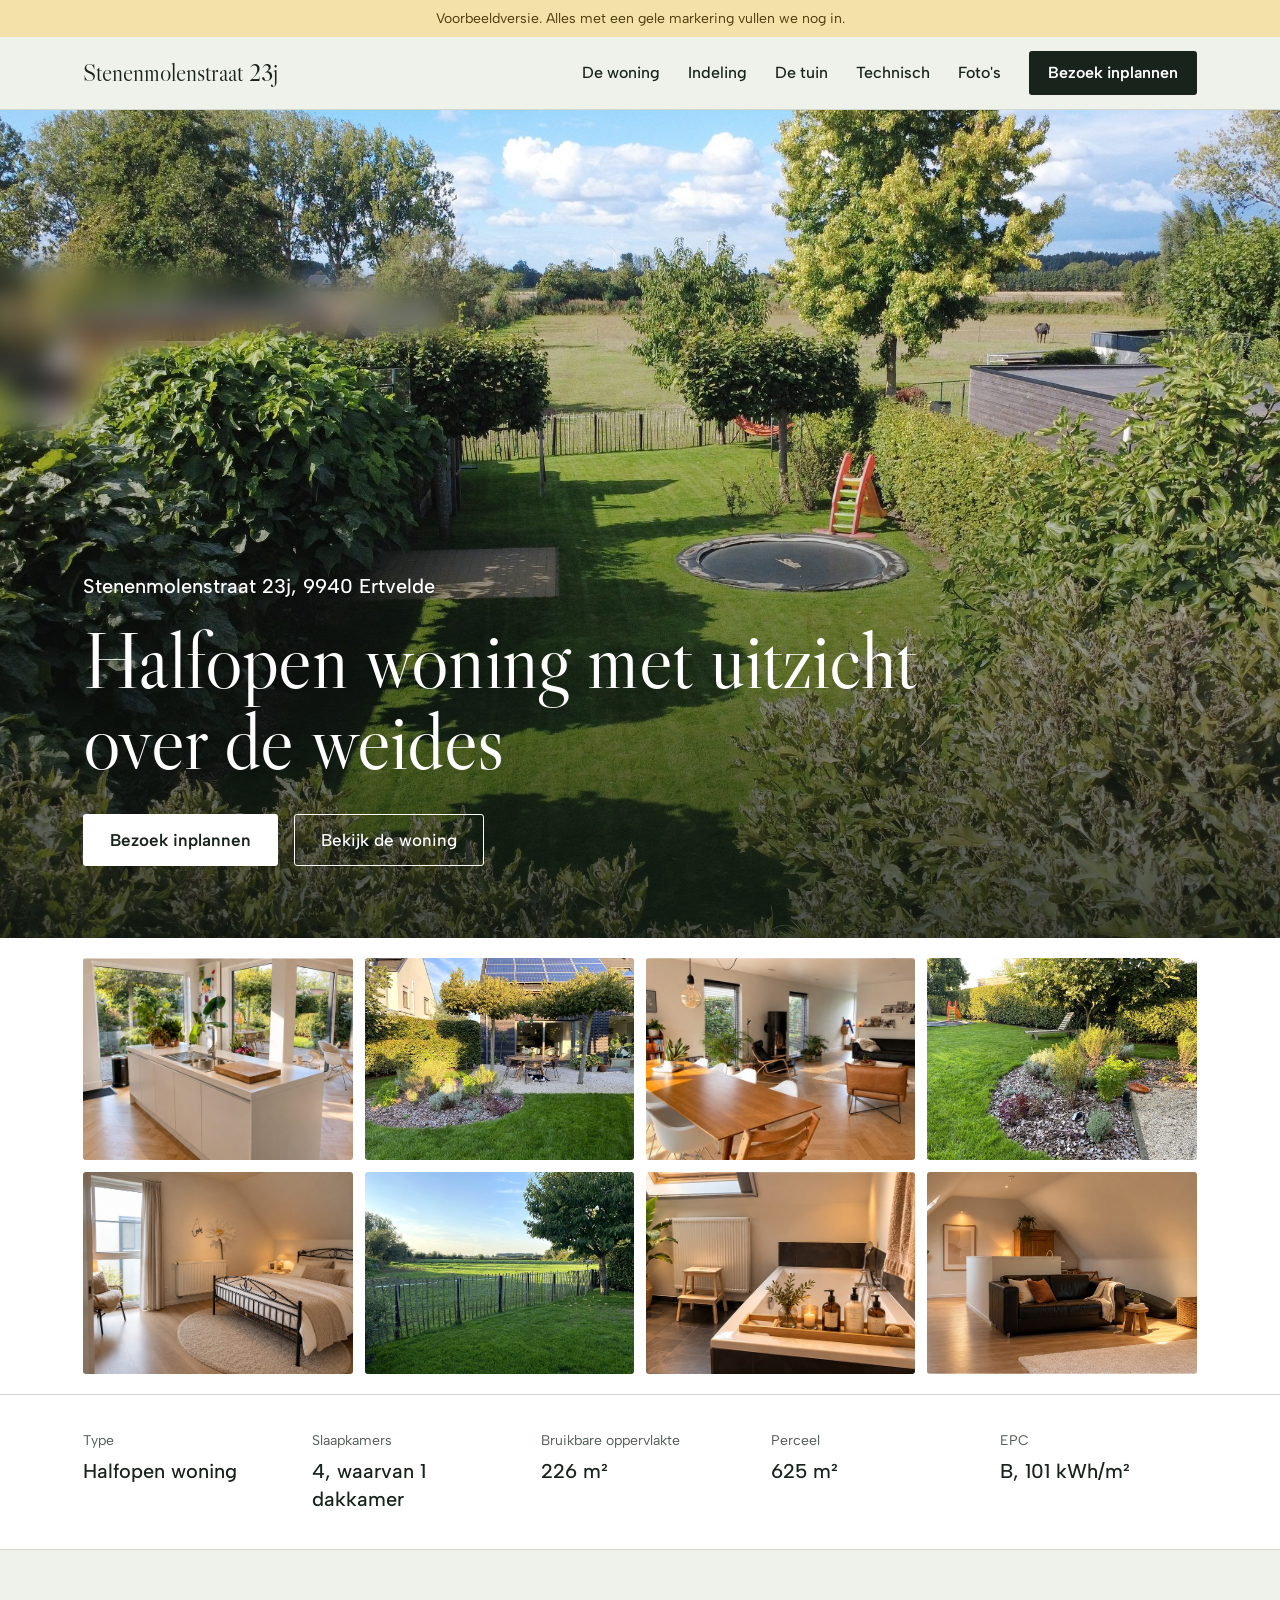
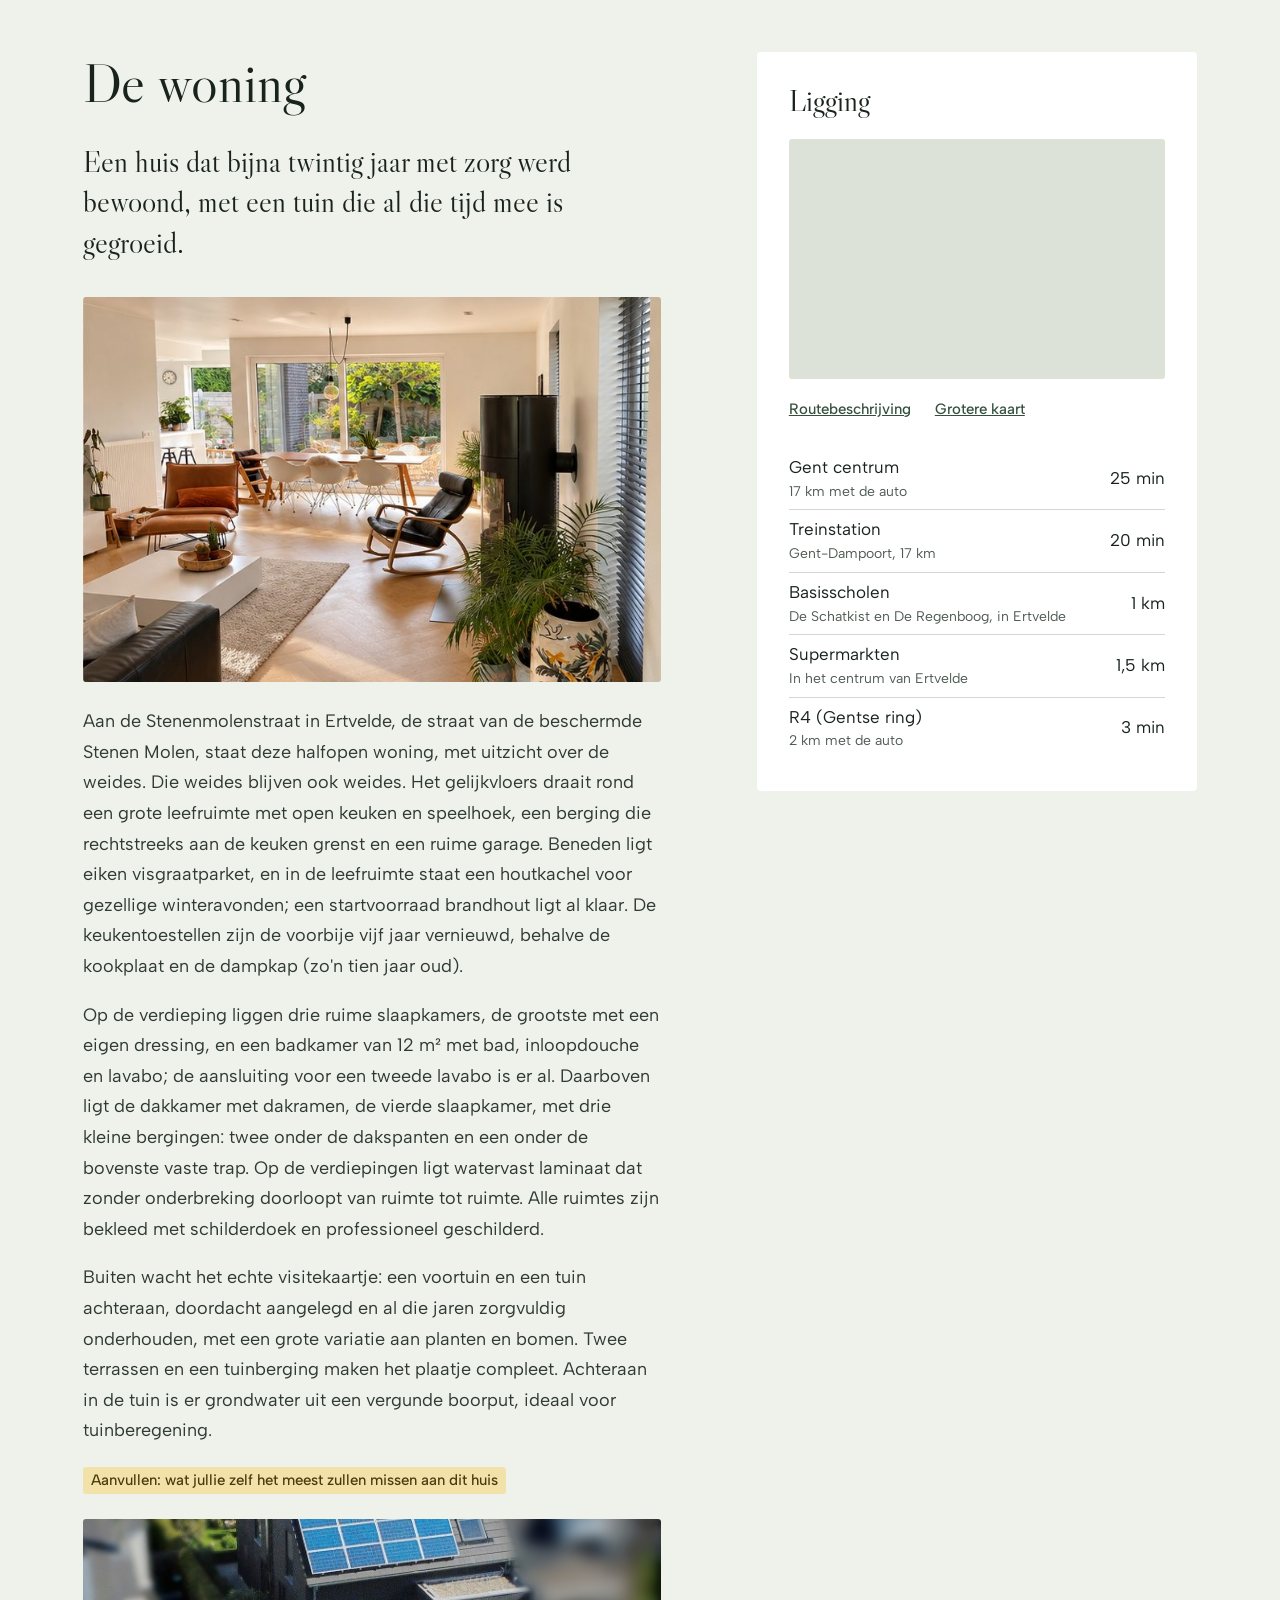
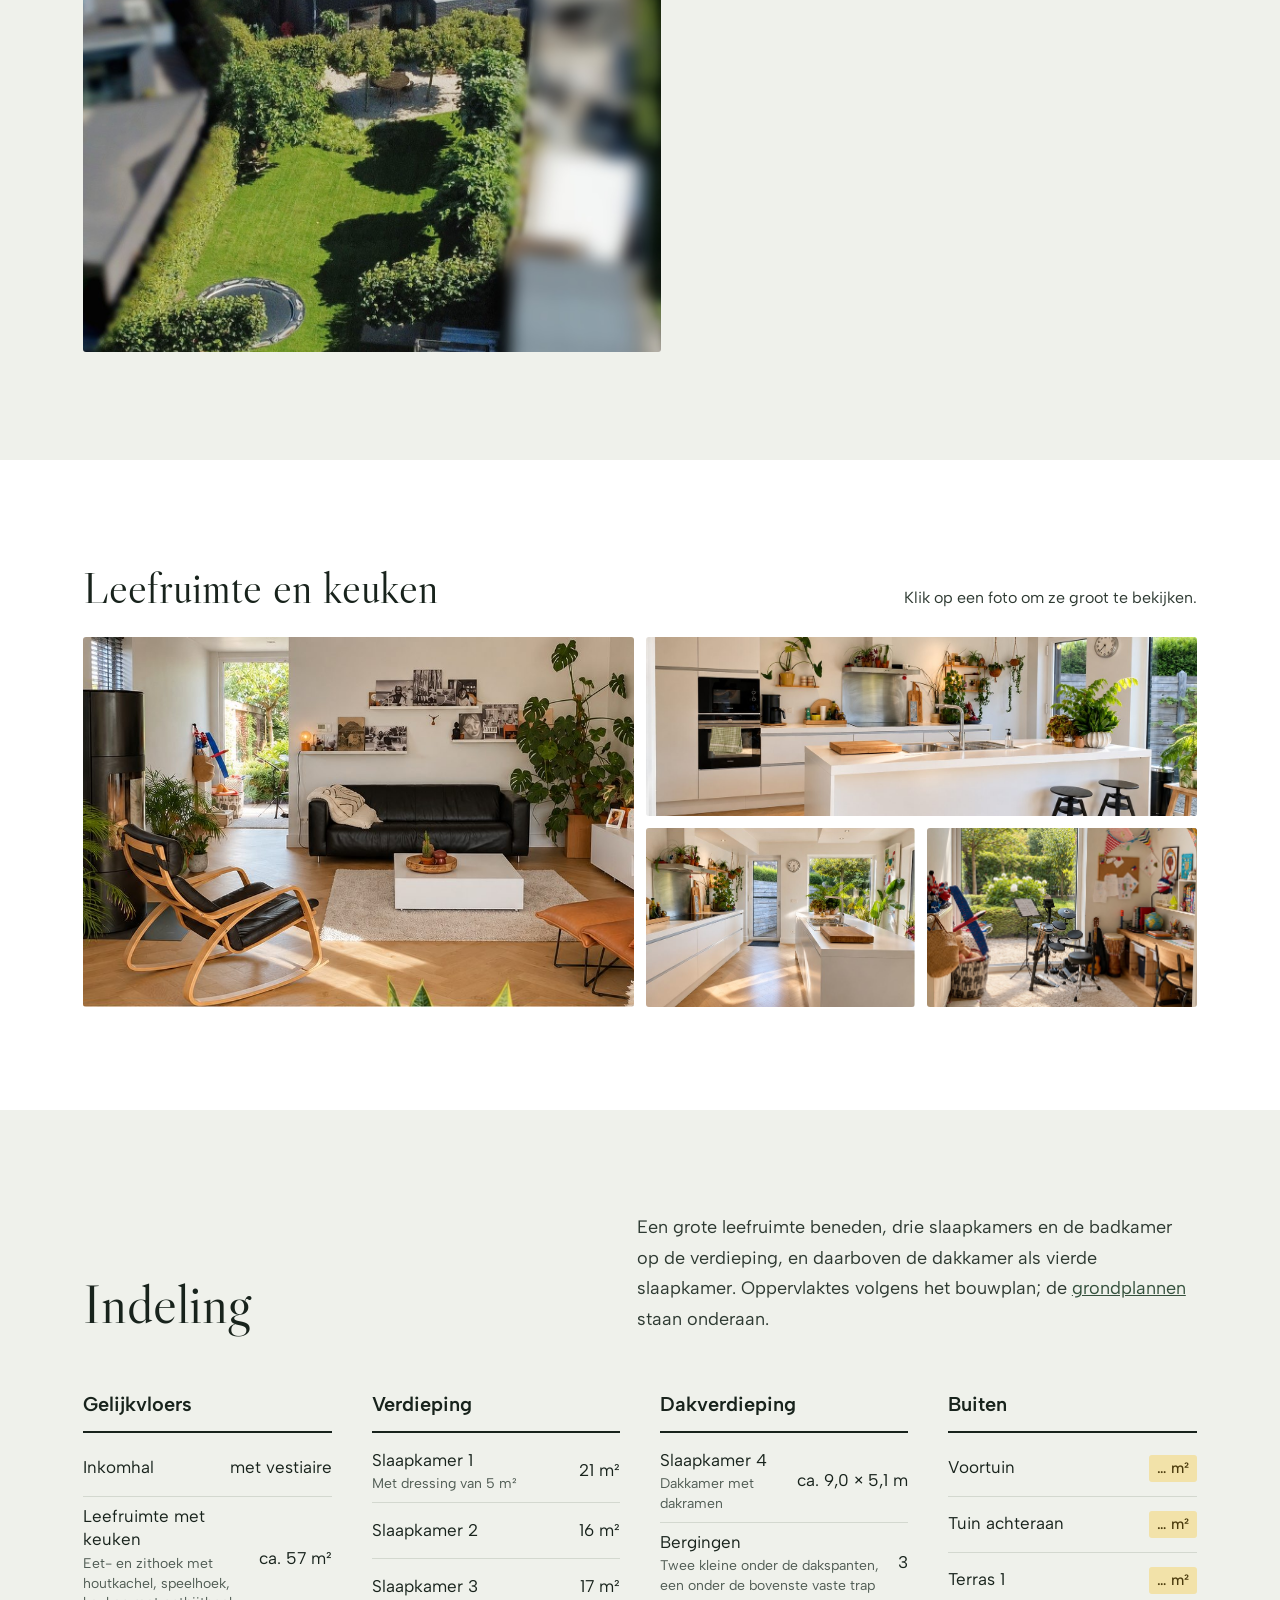
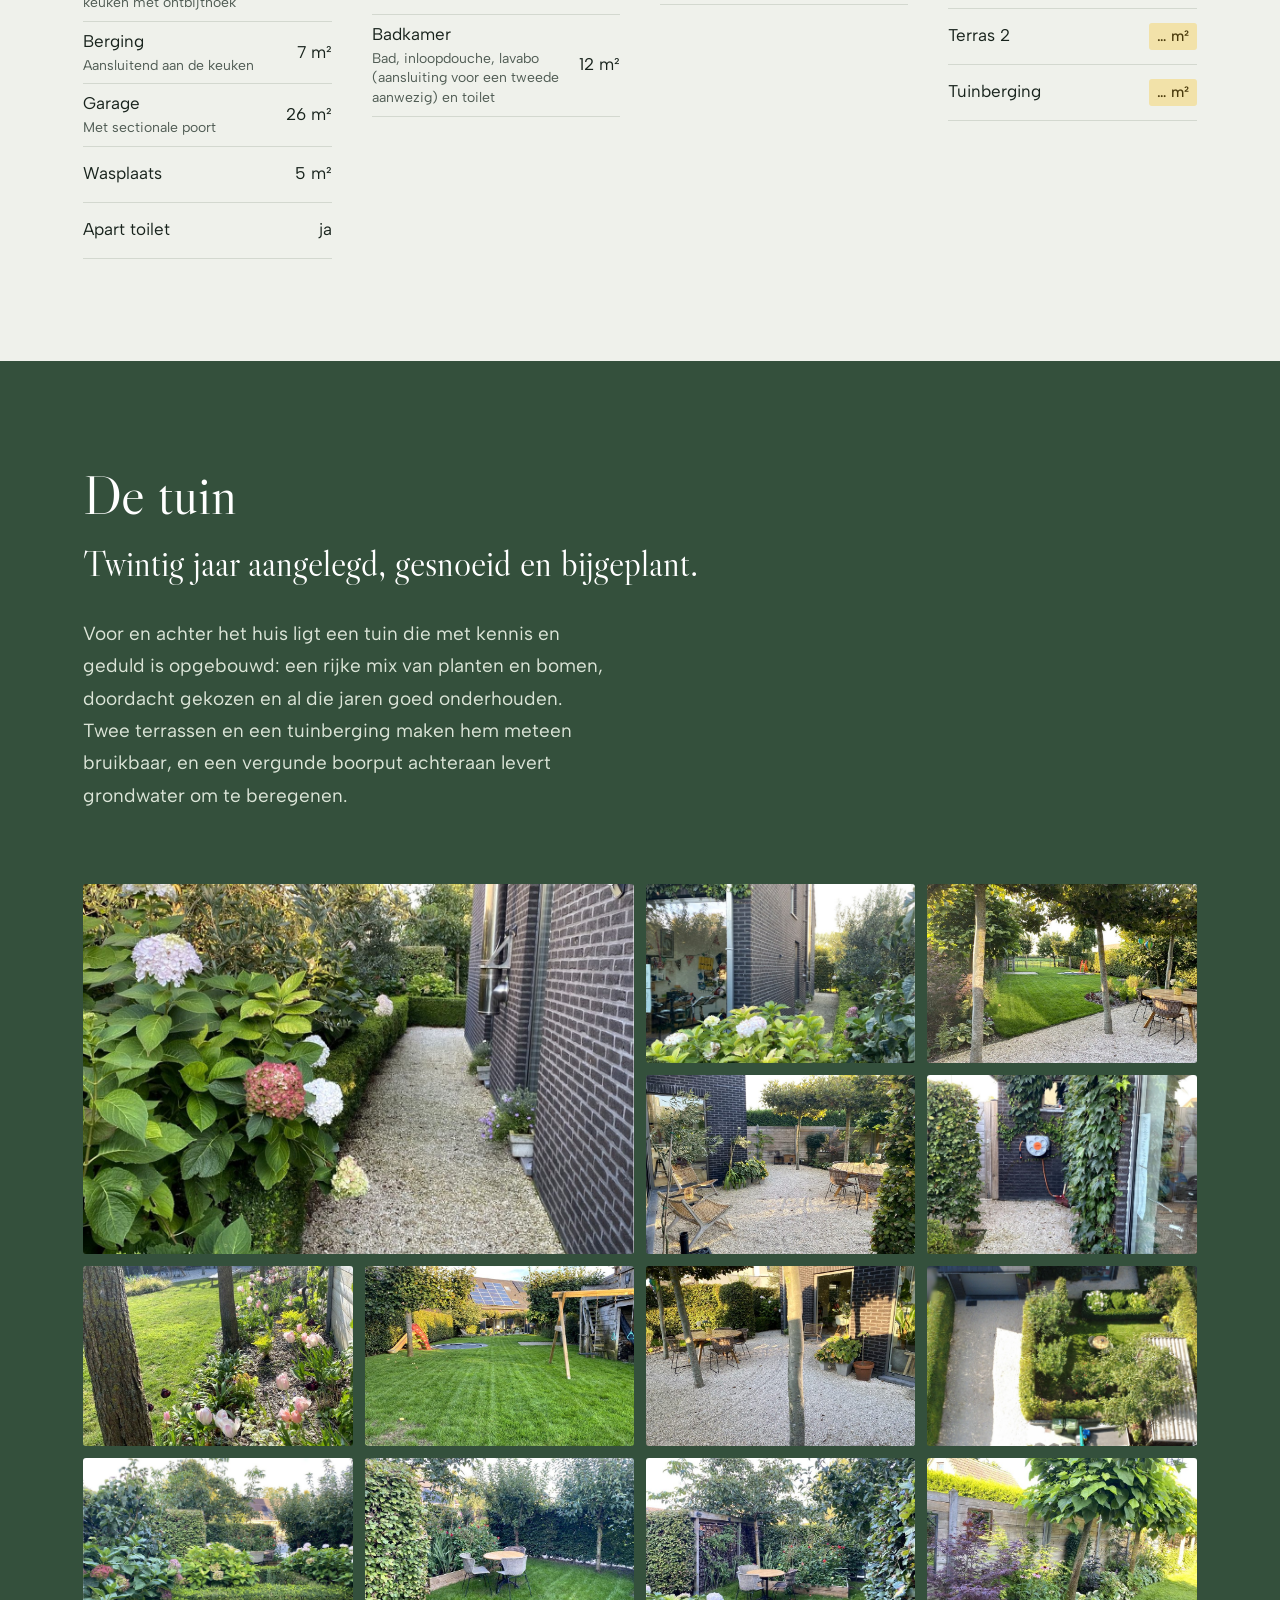
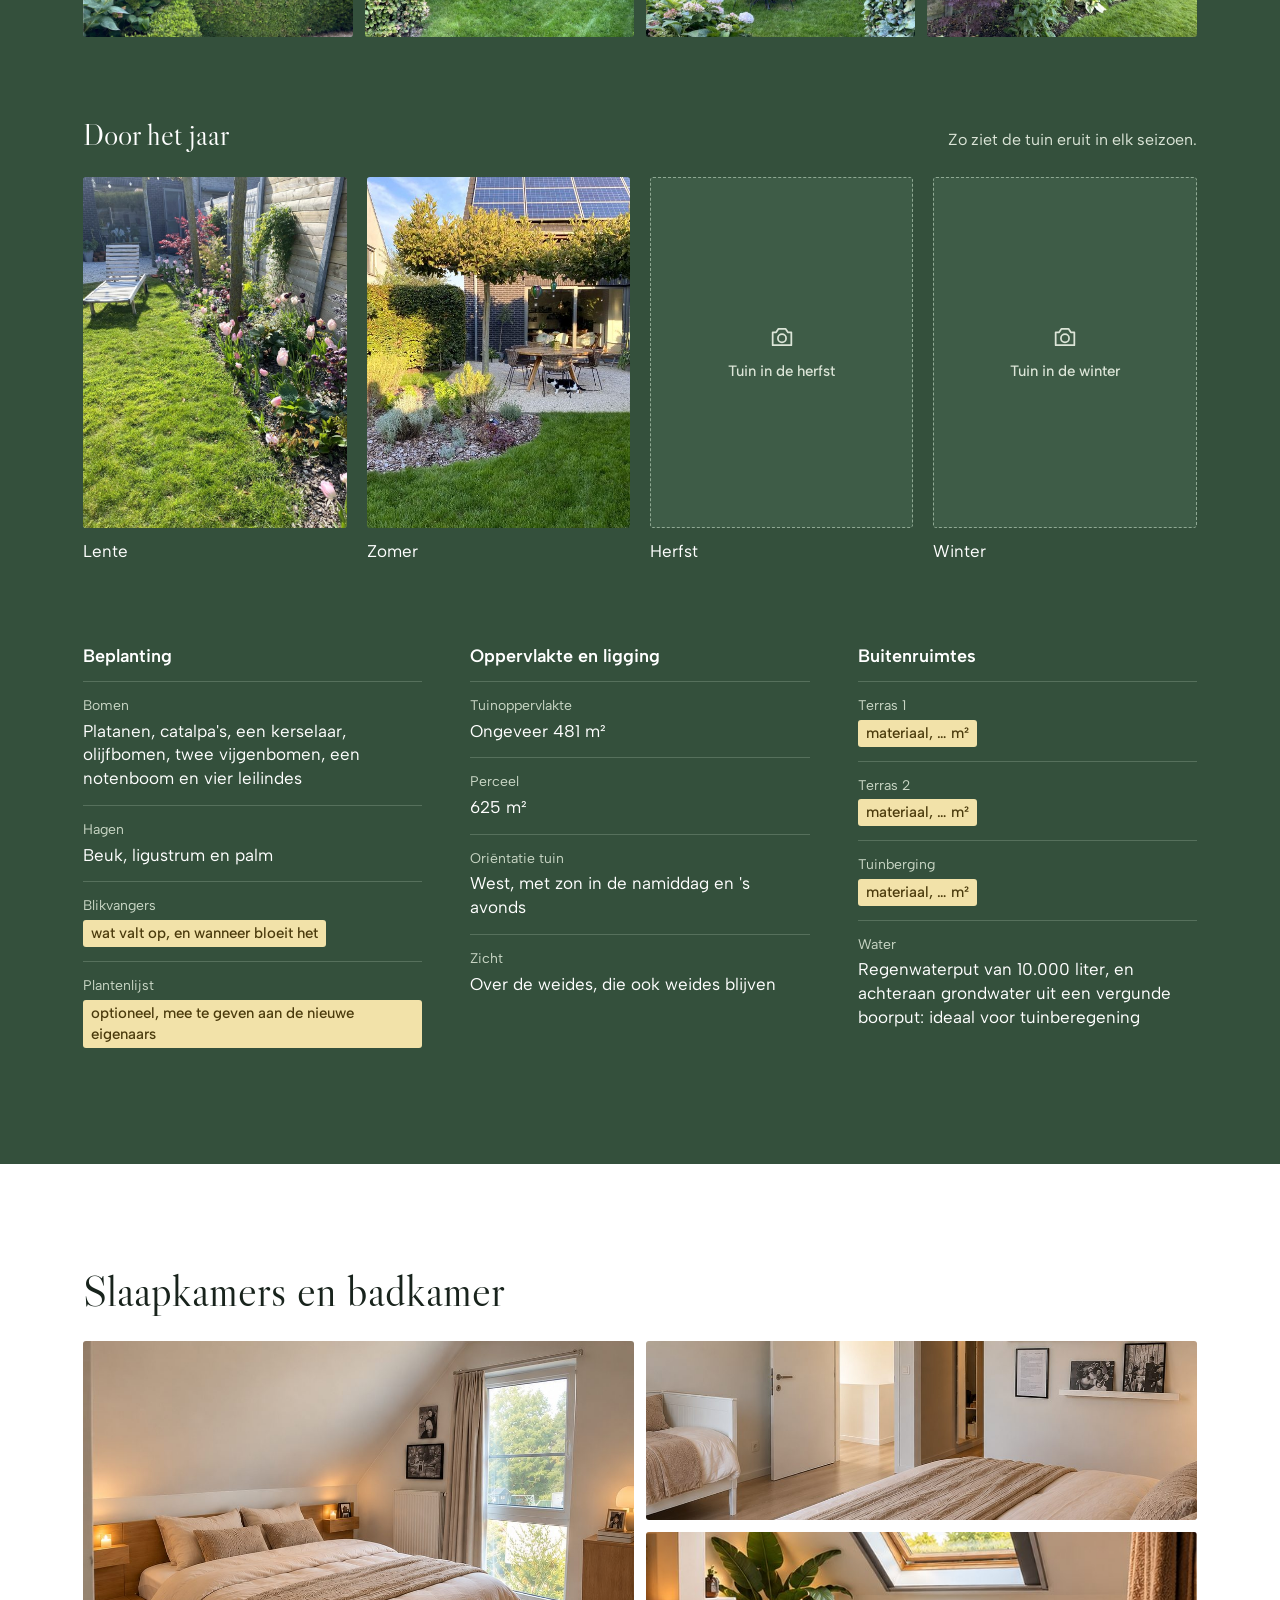
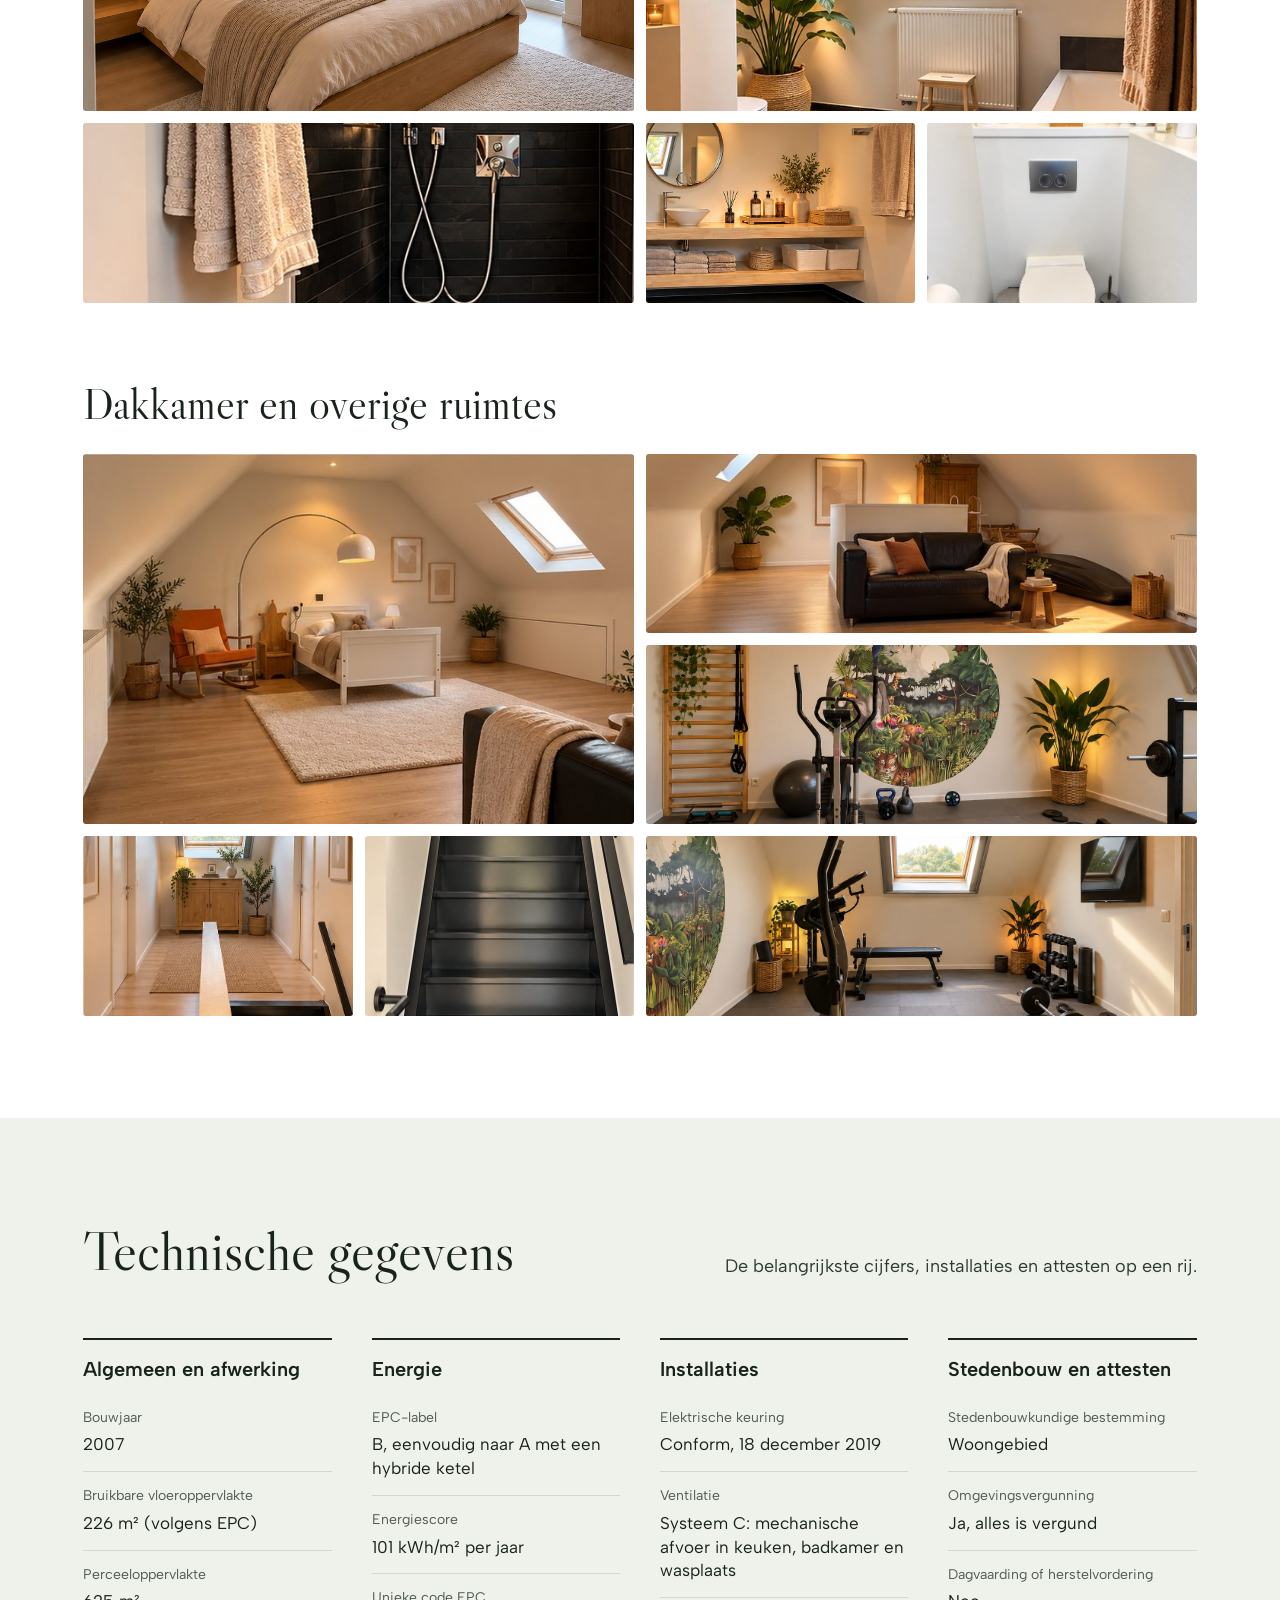
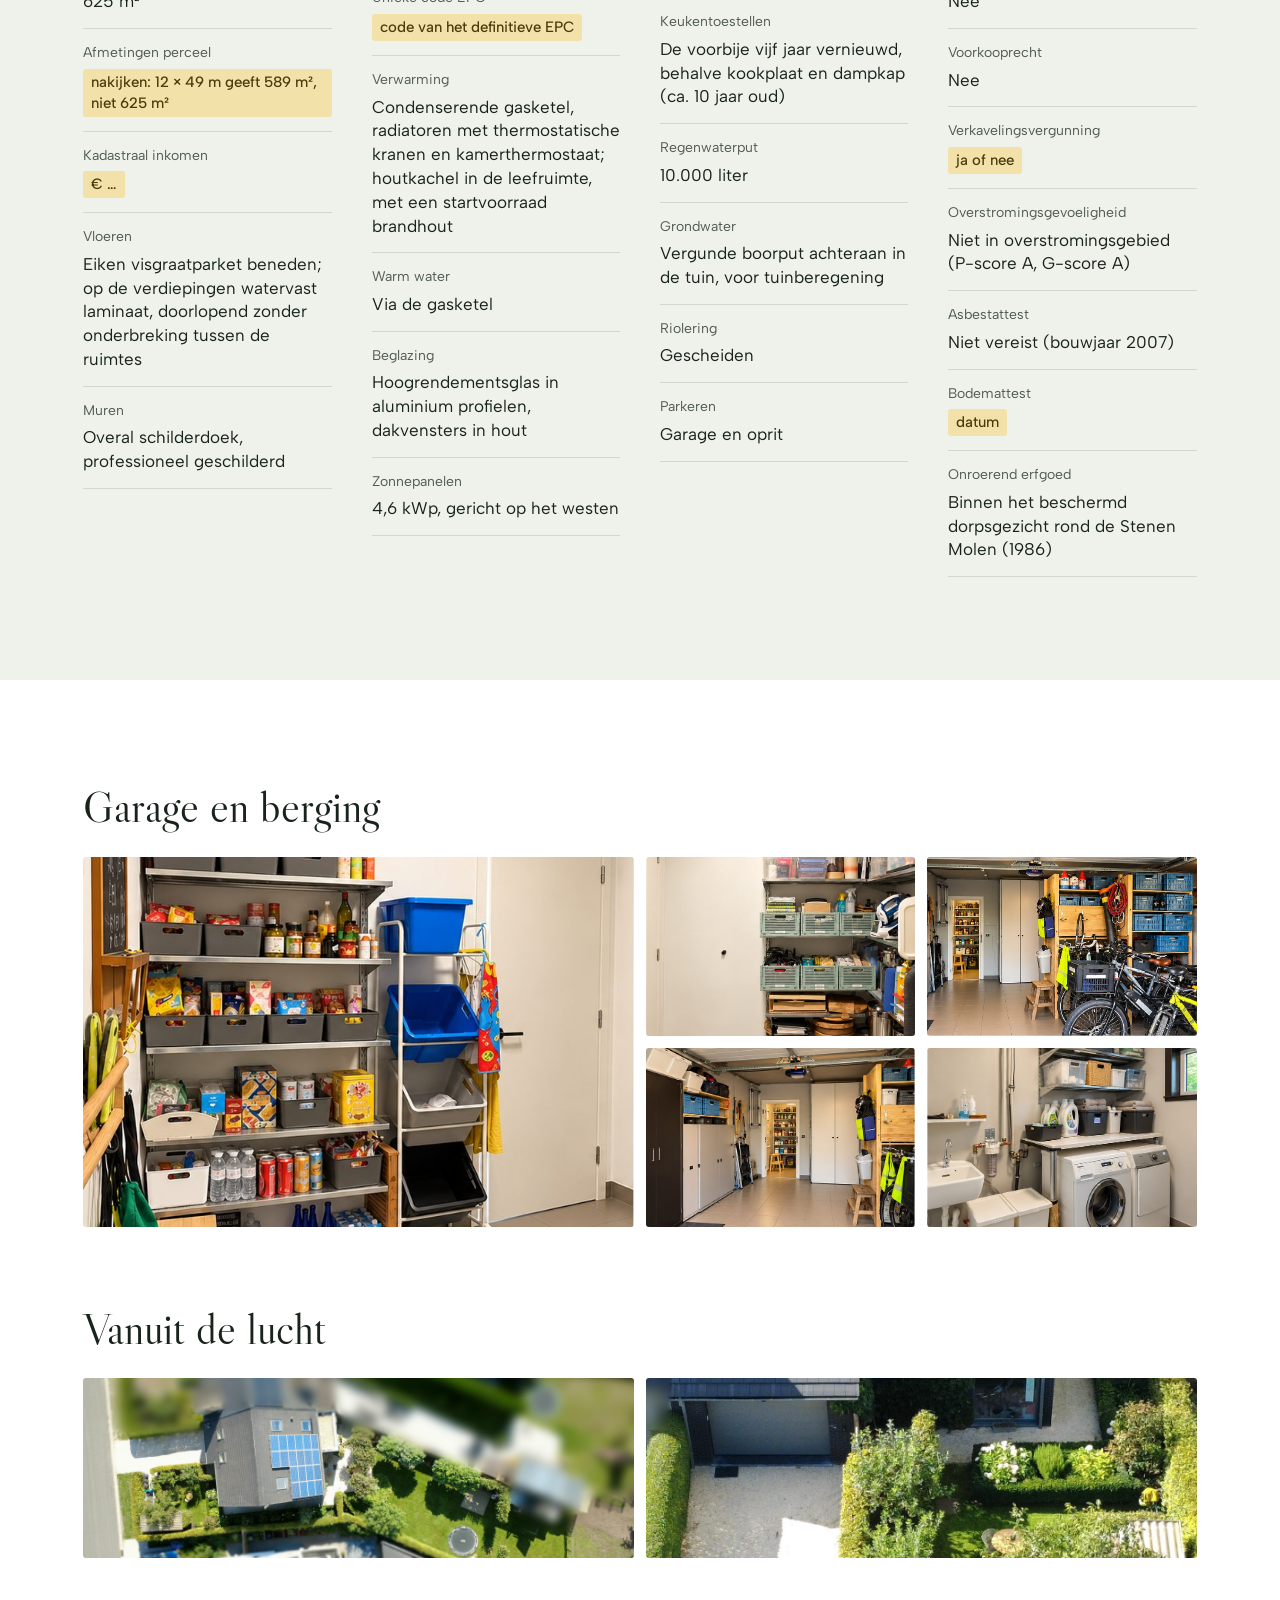
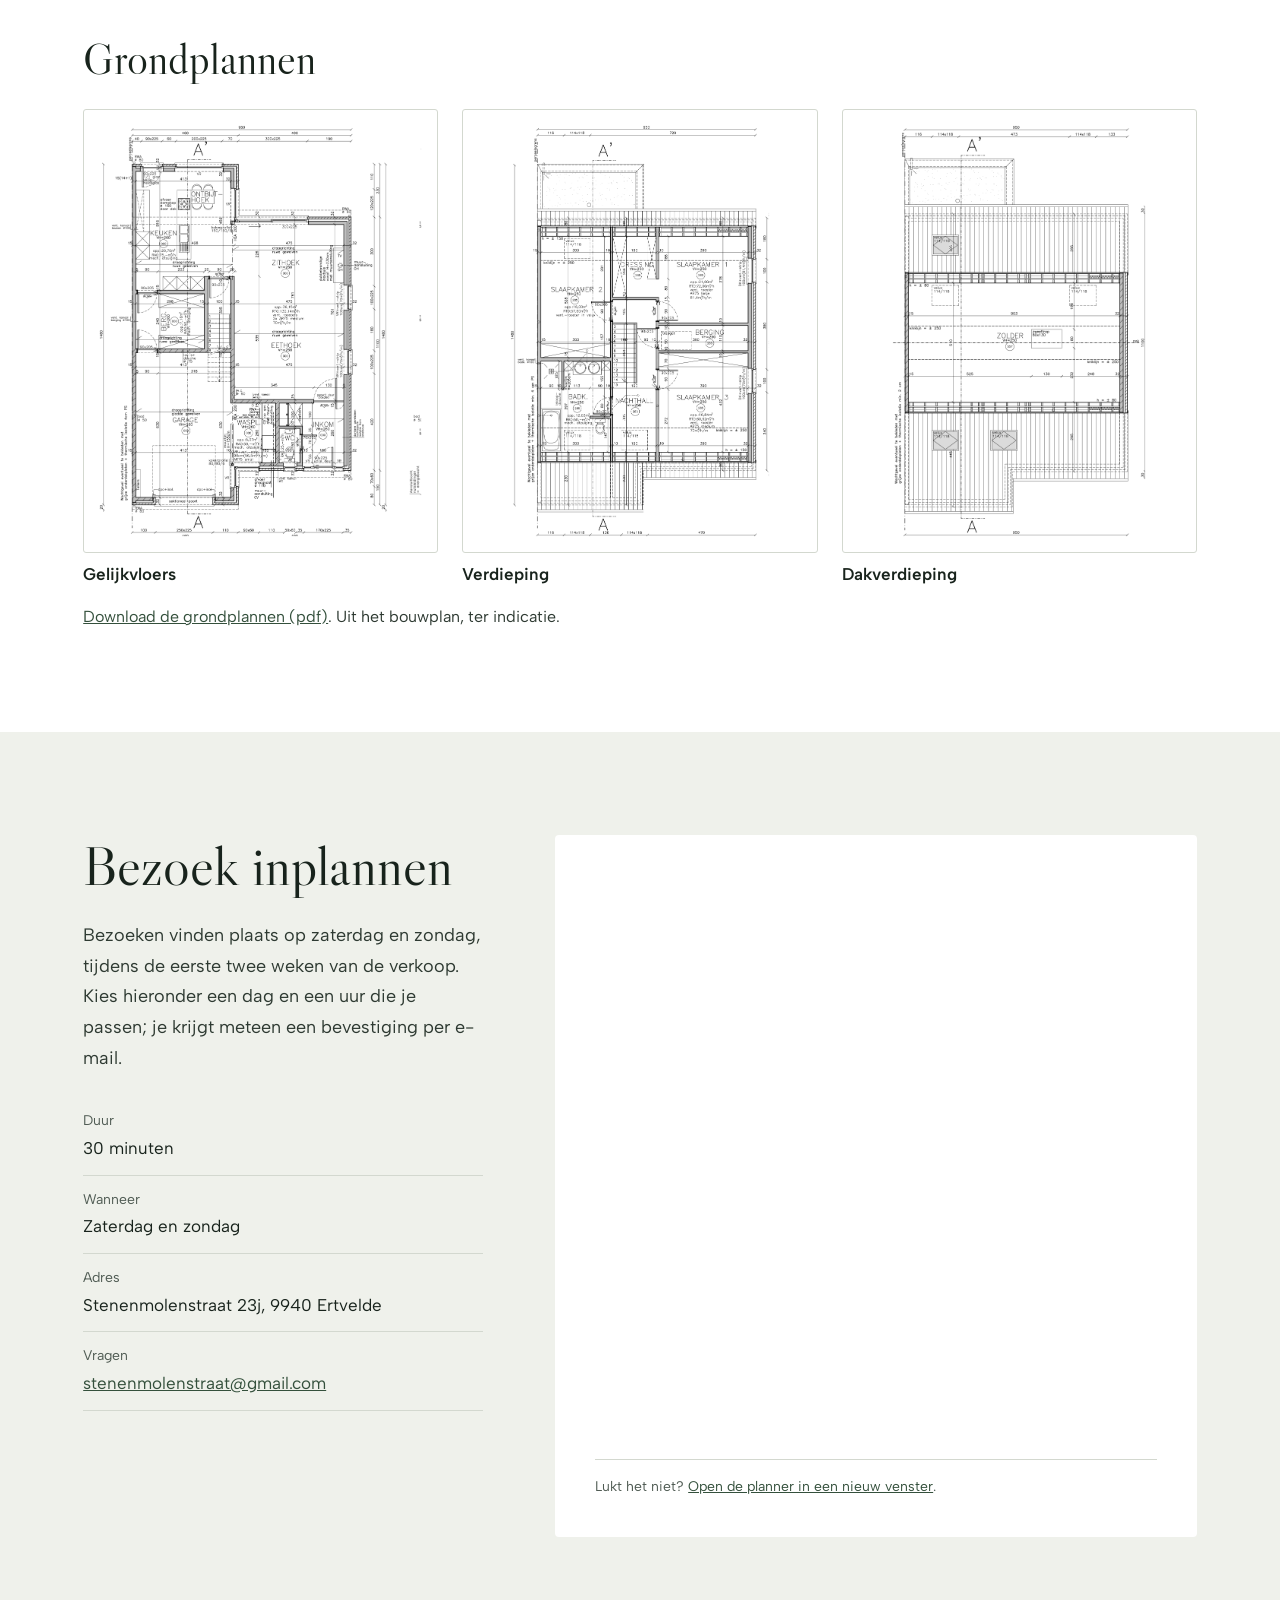
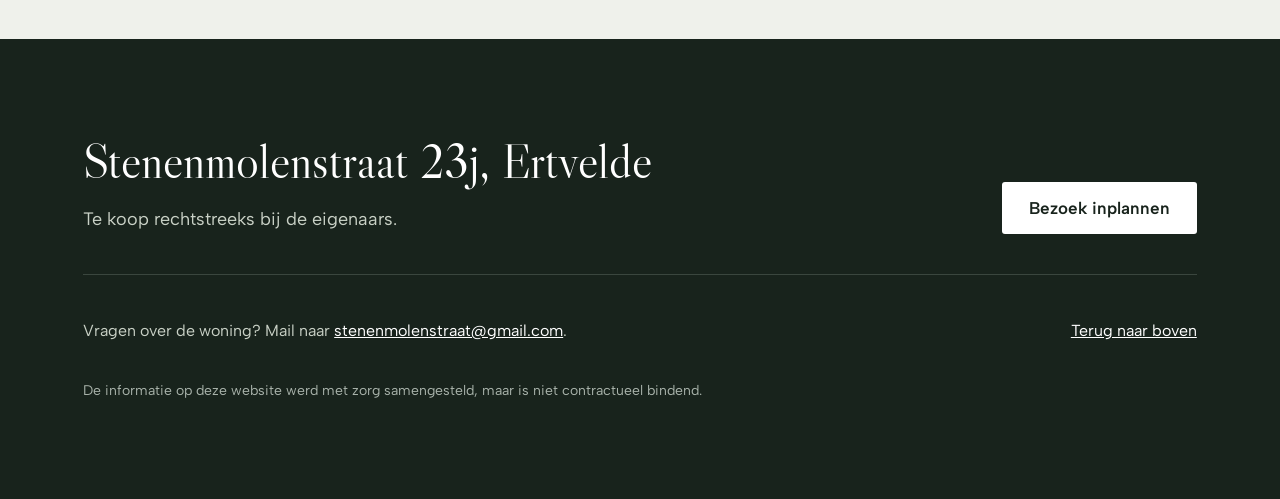
==== commit d7b3340c: "EPC blijft B; label A is eenvoudig haalbaar met een hybride ketel Co-Authored-By: Claude Opus 5.5 <n" ====
--- a/v1/index.html
+++ b/v1/index.html
@@ -4,7 +4,7 @@
 <meta charset="utf-8">
 <meta name="viewport" content="width=device-width, initial-scale=1, viewport-fit=cover">
 <title>Te koop: halfopen woning, Stenenmolenstraat 23j, Ertvelde</title>
-<meta name="description" content="Halfopen woning met uitzicht over de weides en een doordachte, goed onderhouden tuin. Vier slaapkamers, waarvan één dakkamer, en EPC A. Te koop rechtstreeks bij de eigenaars.">
+<meta name="description" content="Halfopen woning met uitzicht over de weides en een doordachte, goed onderhouden tuin. Vier slaapkamers, waarvan één dakkamer. Te koop rechtstreeks bij de eigenaars.">
 <!-- VOORBEELDVERSIE: verwijder de noindex-regel bij livegang -->
 <meta name="robots" content="noindex">
 <meta property="og:type" content="website">
@@ -355,7 +355,7 @@
     <div><dt>Slaapkamers</dt><dd>4, waarvan 1 dakkamer</dd></div>
     <div><dt>Bruikbare oppervlakte</dt><dd>226 m²</dd></div>
     <div><dt>Perceel</dt><dd>625 m²</dd></div>
-    <div><dt>EPC</dt><dd>A</dd></div>
+    <div><dt>EPC</dt><dd>B, 101 kWh/m²</dd></div>
   </dl>
 </section>
 
@@ -596,11 +596,11 @@
       <div>
         <h3 class="col-title col-title--top">Energie</h3>
         <dl>
-          <div class="kv"><dt>EPC-label</dt><dd>A, dankzij de hybride ketel</dd></div>
-          <div class="kv"><dt>Energiescore</dt><dd><span class="todo">… kWh/m² per jaar, volgens het nieuwe EPC</span></dd></div>
+          <div class="kv"><dt>EPC-label</dt><dd>B, eenvoudig naar A met een hybride ketel</dd></div>
+          <div class="kv"><dt>Energiescore</dt><dd>101 kWh/m² per jaar</dd></div>
           <div class="kv"><dt>Unieke code EPC</dt><dd><span class="todo">code van het definitieve EPC</span></dd></div>
-          <div class="kv"><dt>Verwarming</dt><dd>Hybride ketel (warmtepomp met gasketel), radiatoren met thermostatische kranen en kamerthermostaat; houtkachel in de leefruimte, met een startvoorraad brandhout</dd></div>
-          <div class="kv"><dt>Warm water</dt><dd>Via de ketel</dd></div>
+          <div class="kv"><dt>Verwarming</dt><dd>Condenserende gasketel, radiatoren met thermostatische kranen en kamerthermostaat; houtkachel in de leefruimte, met een startvoorraad brandhout</dd></div>
+          <div class="kv"><dt>Warm water</dt><dd>Via de gasketel</dd></div>
           <div class="kv"><dt>Beglazing</dt><dd>Hoogrendementsglas in aluminium profielen, dakvensters in hout</dd></div>
           <div class="kv"><dt>Zonnepanelen</dt><dd>4,6 kWp, gericht op het westen</dd></div>
         </dl>
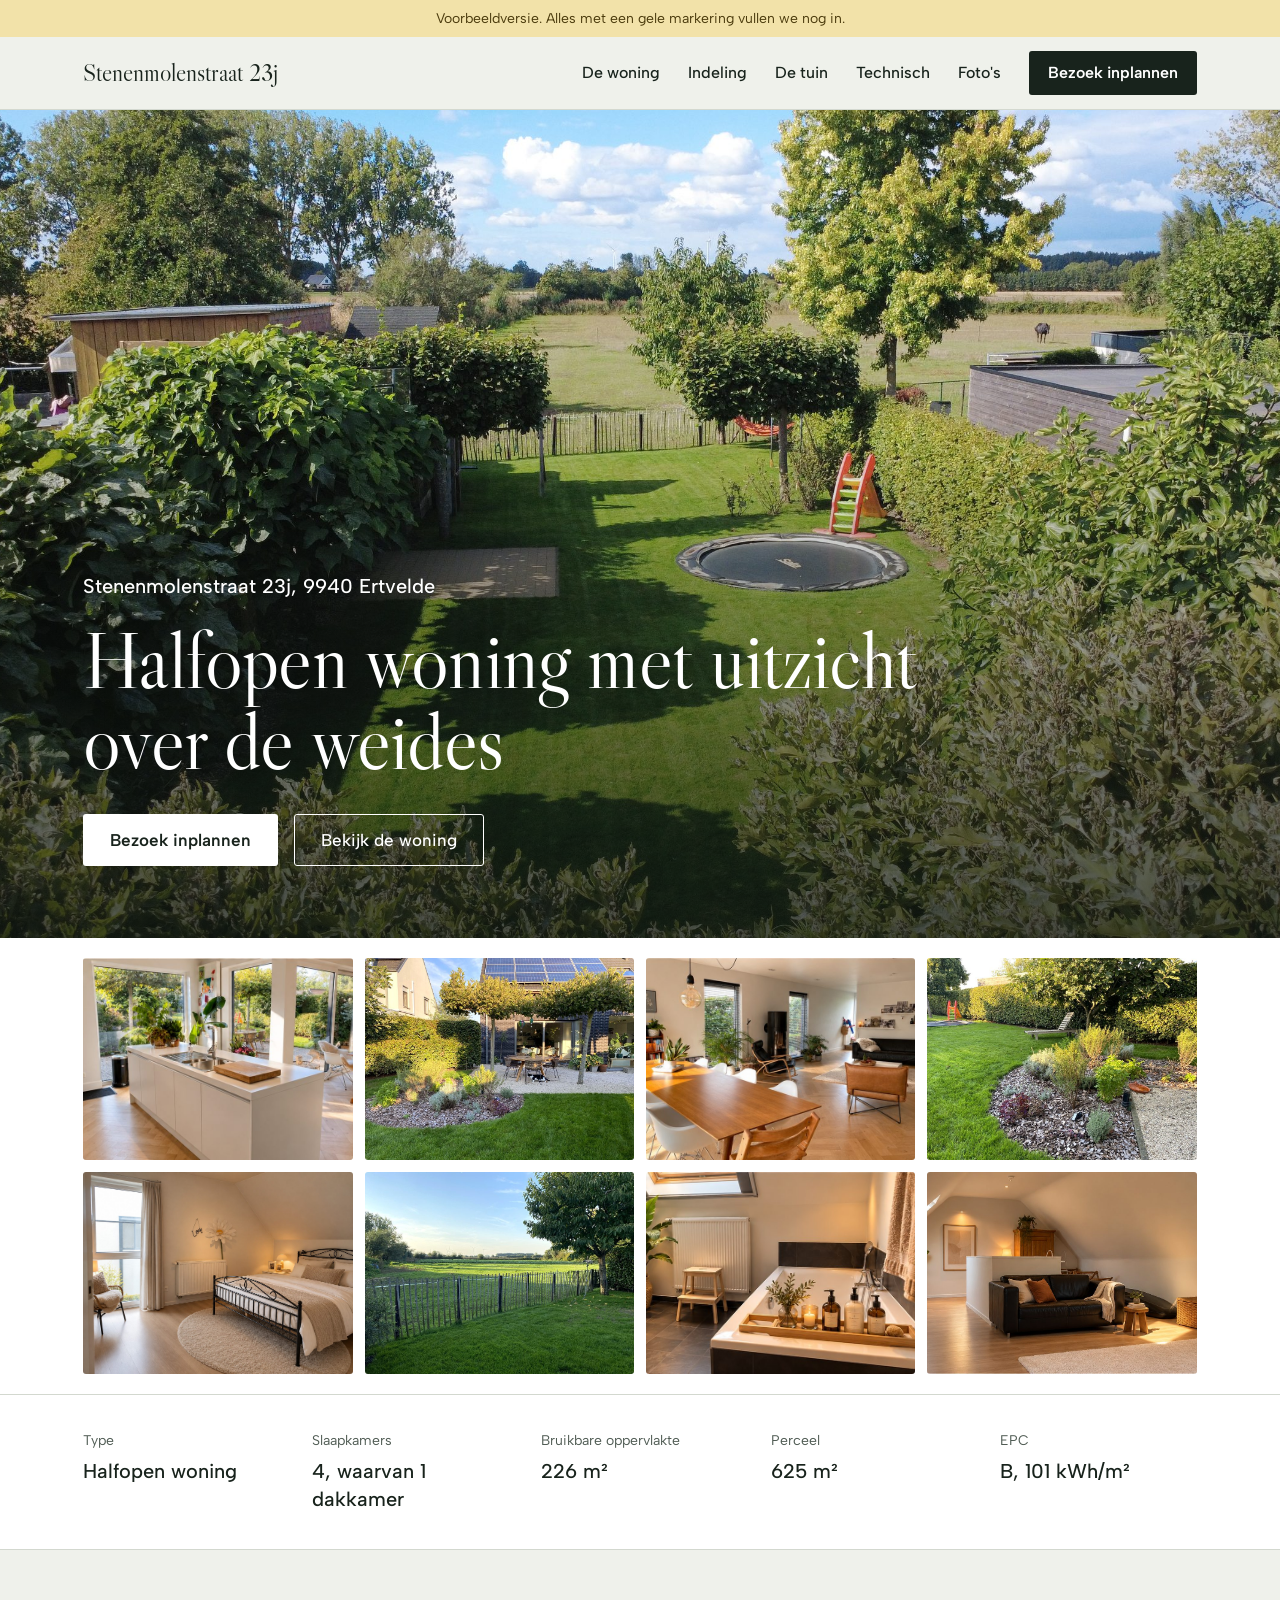
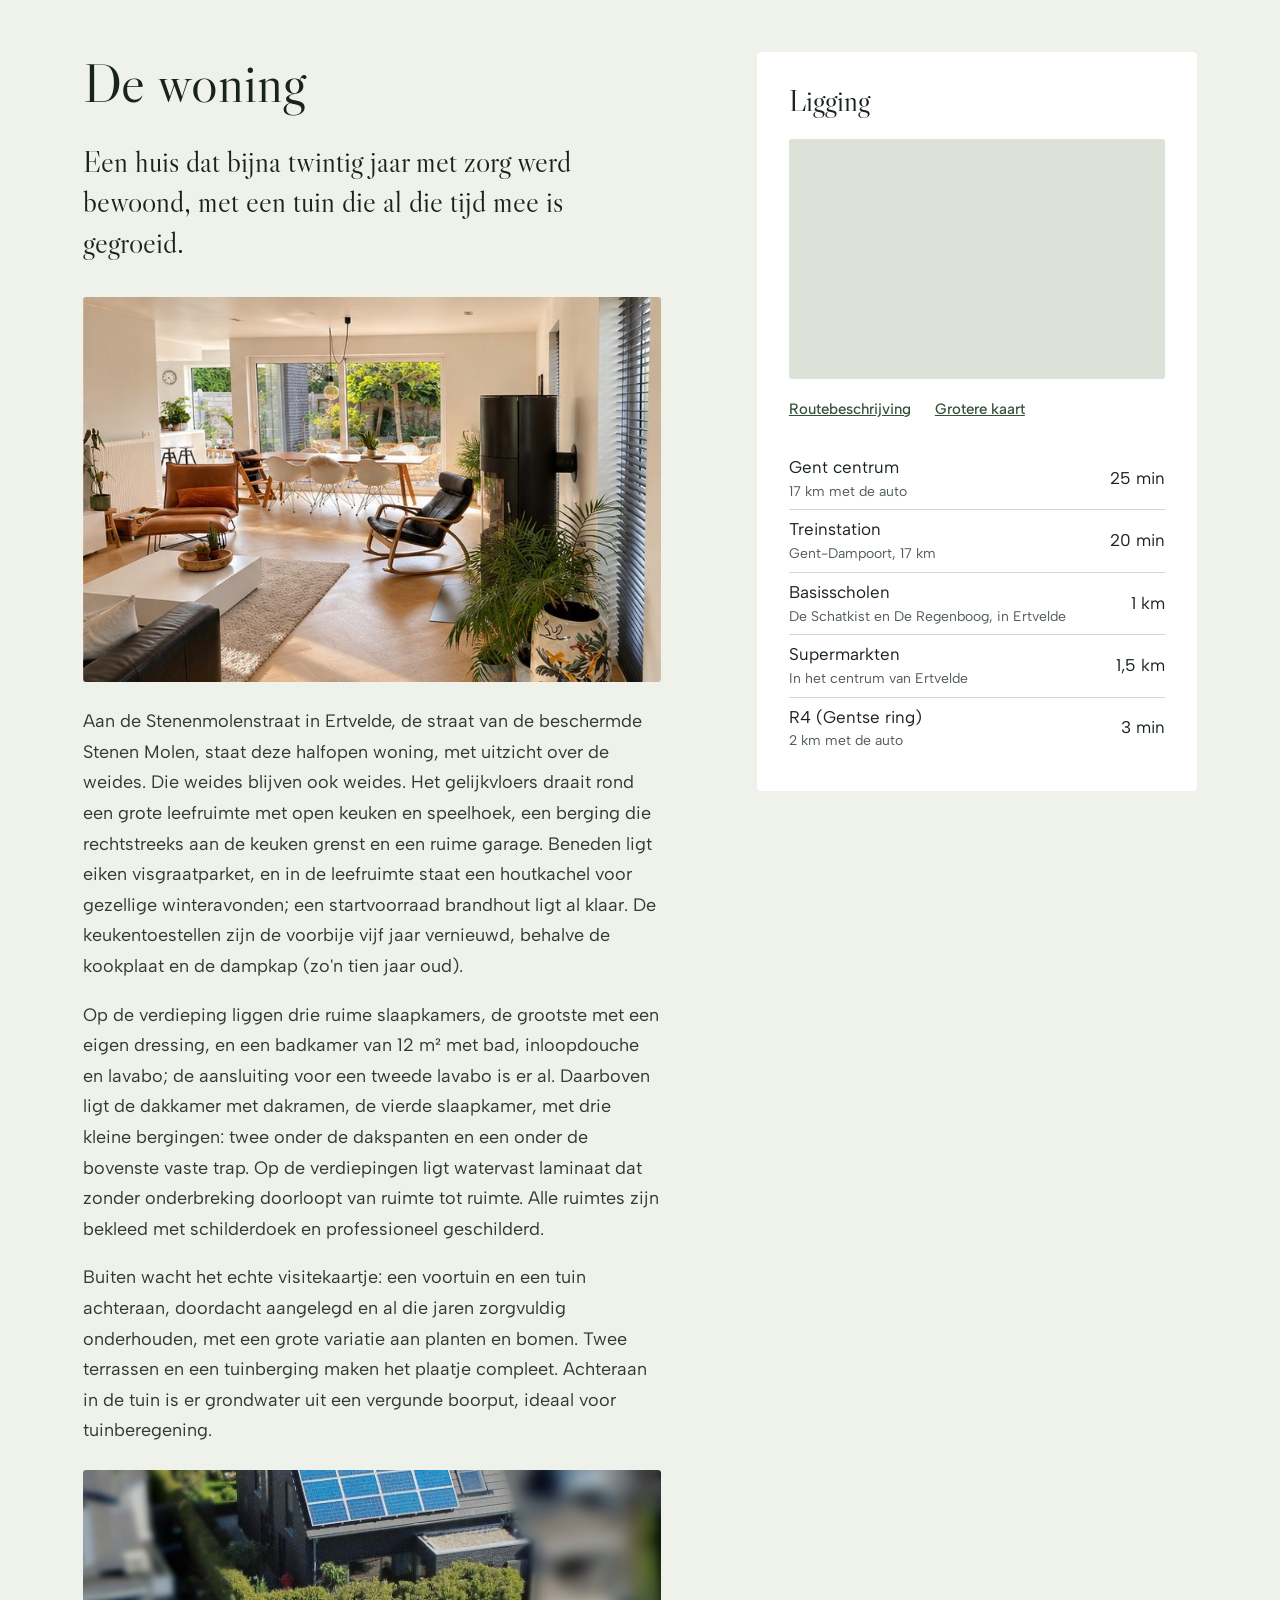
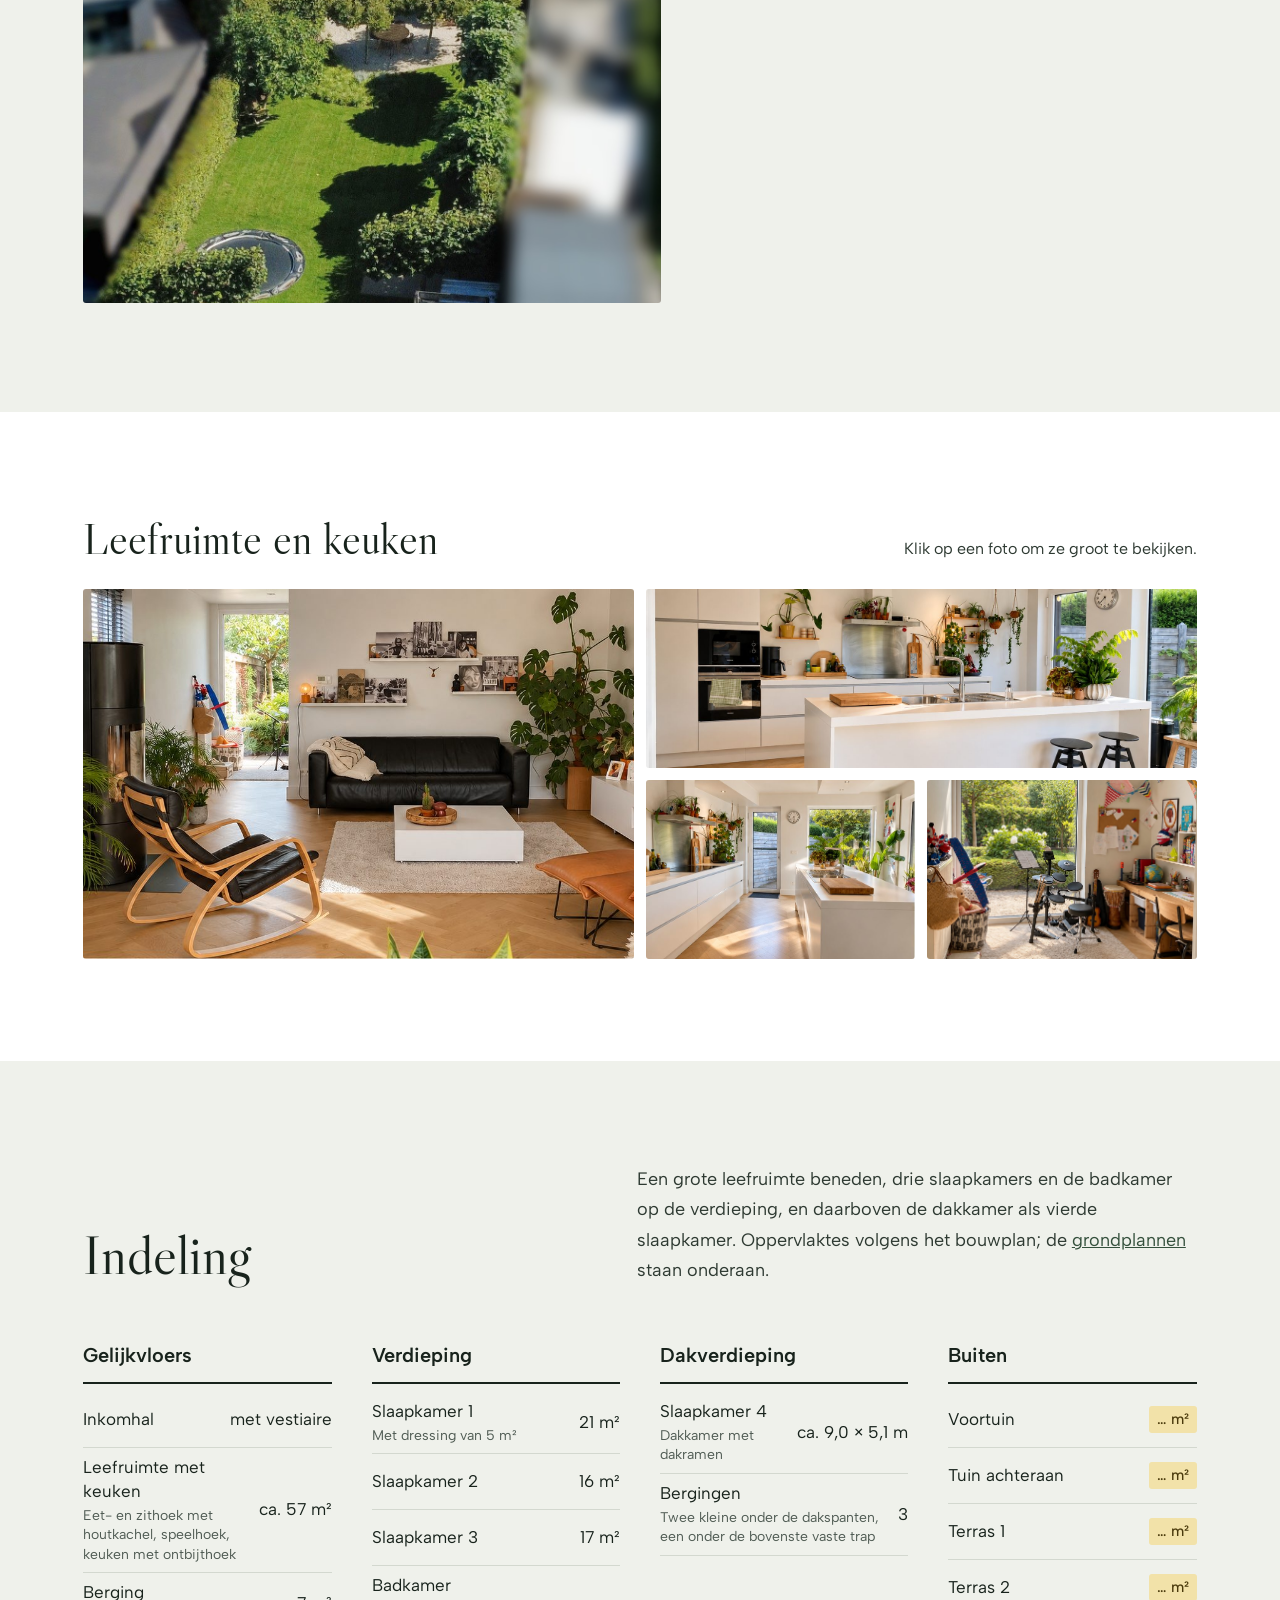
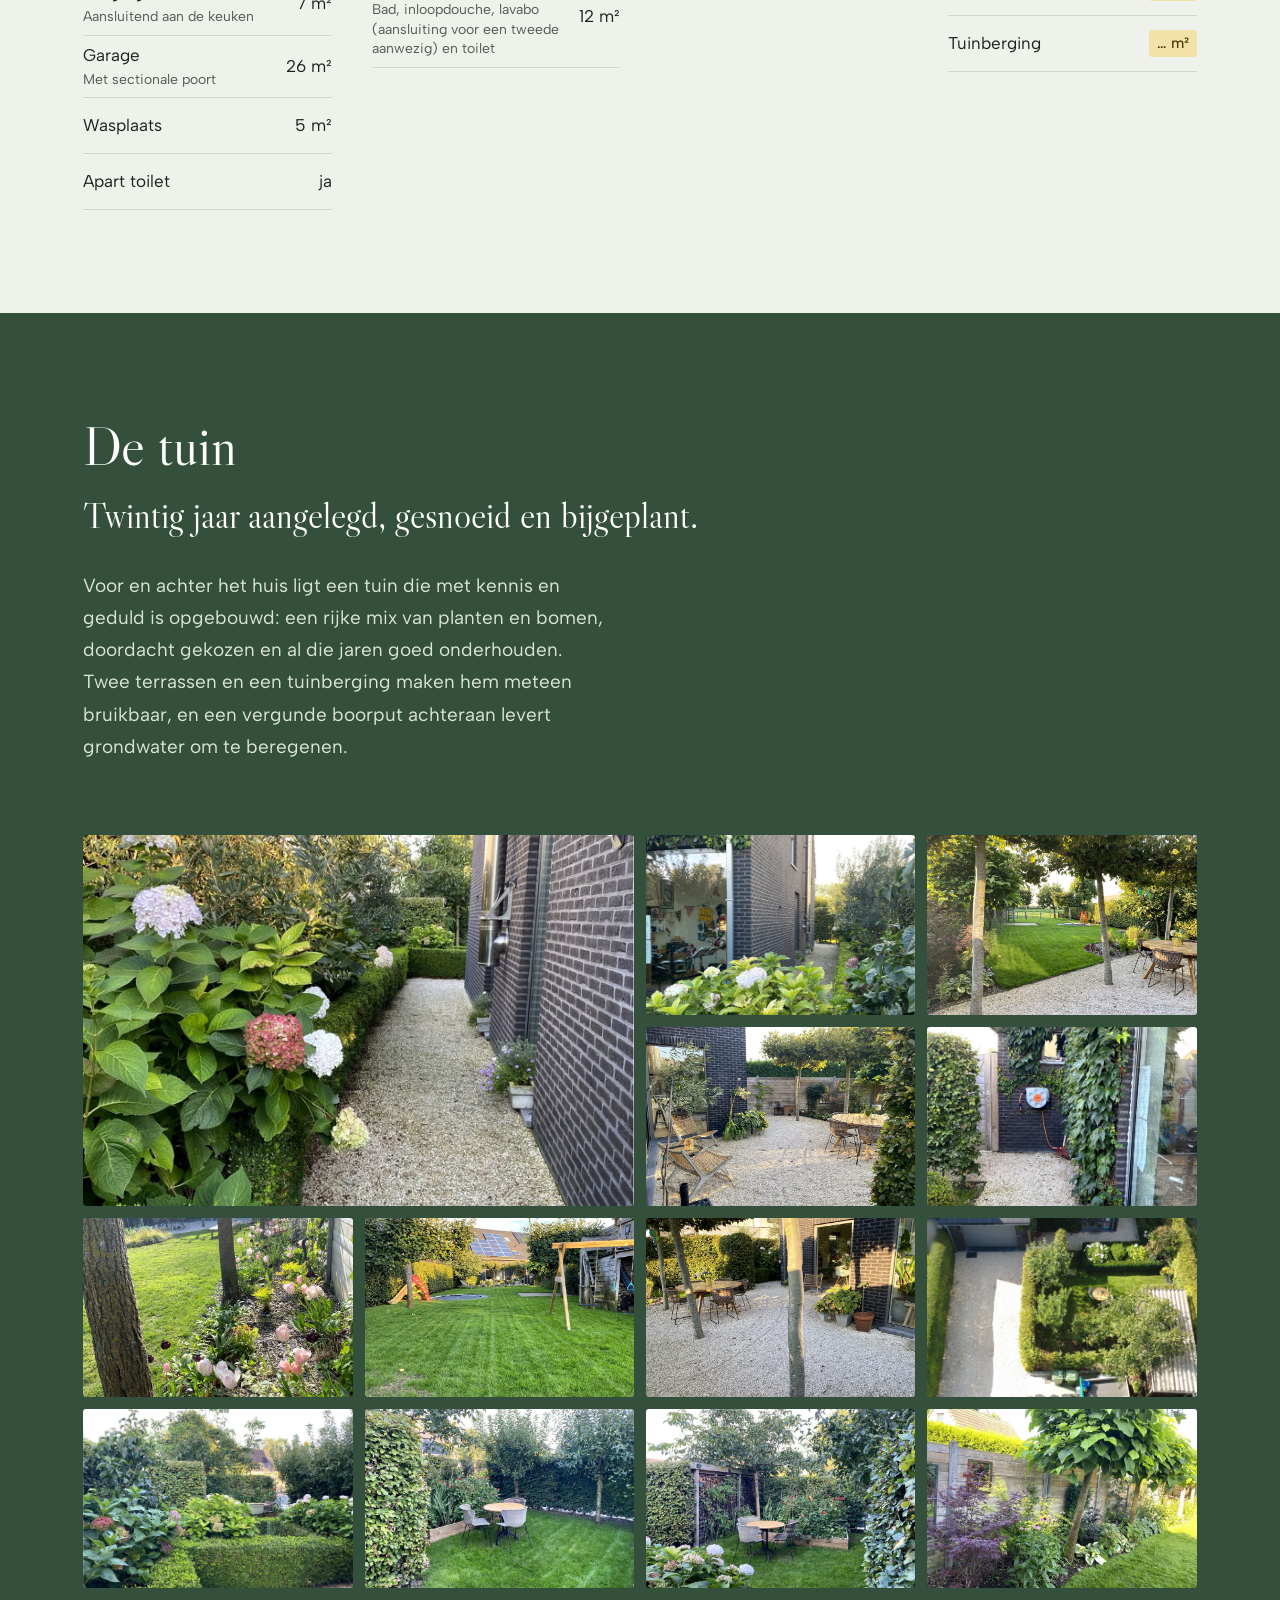
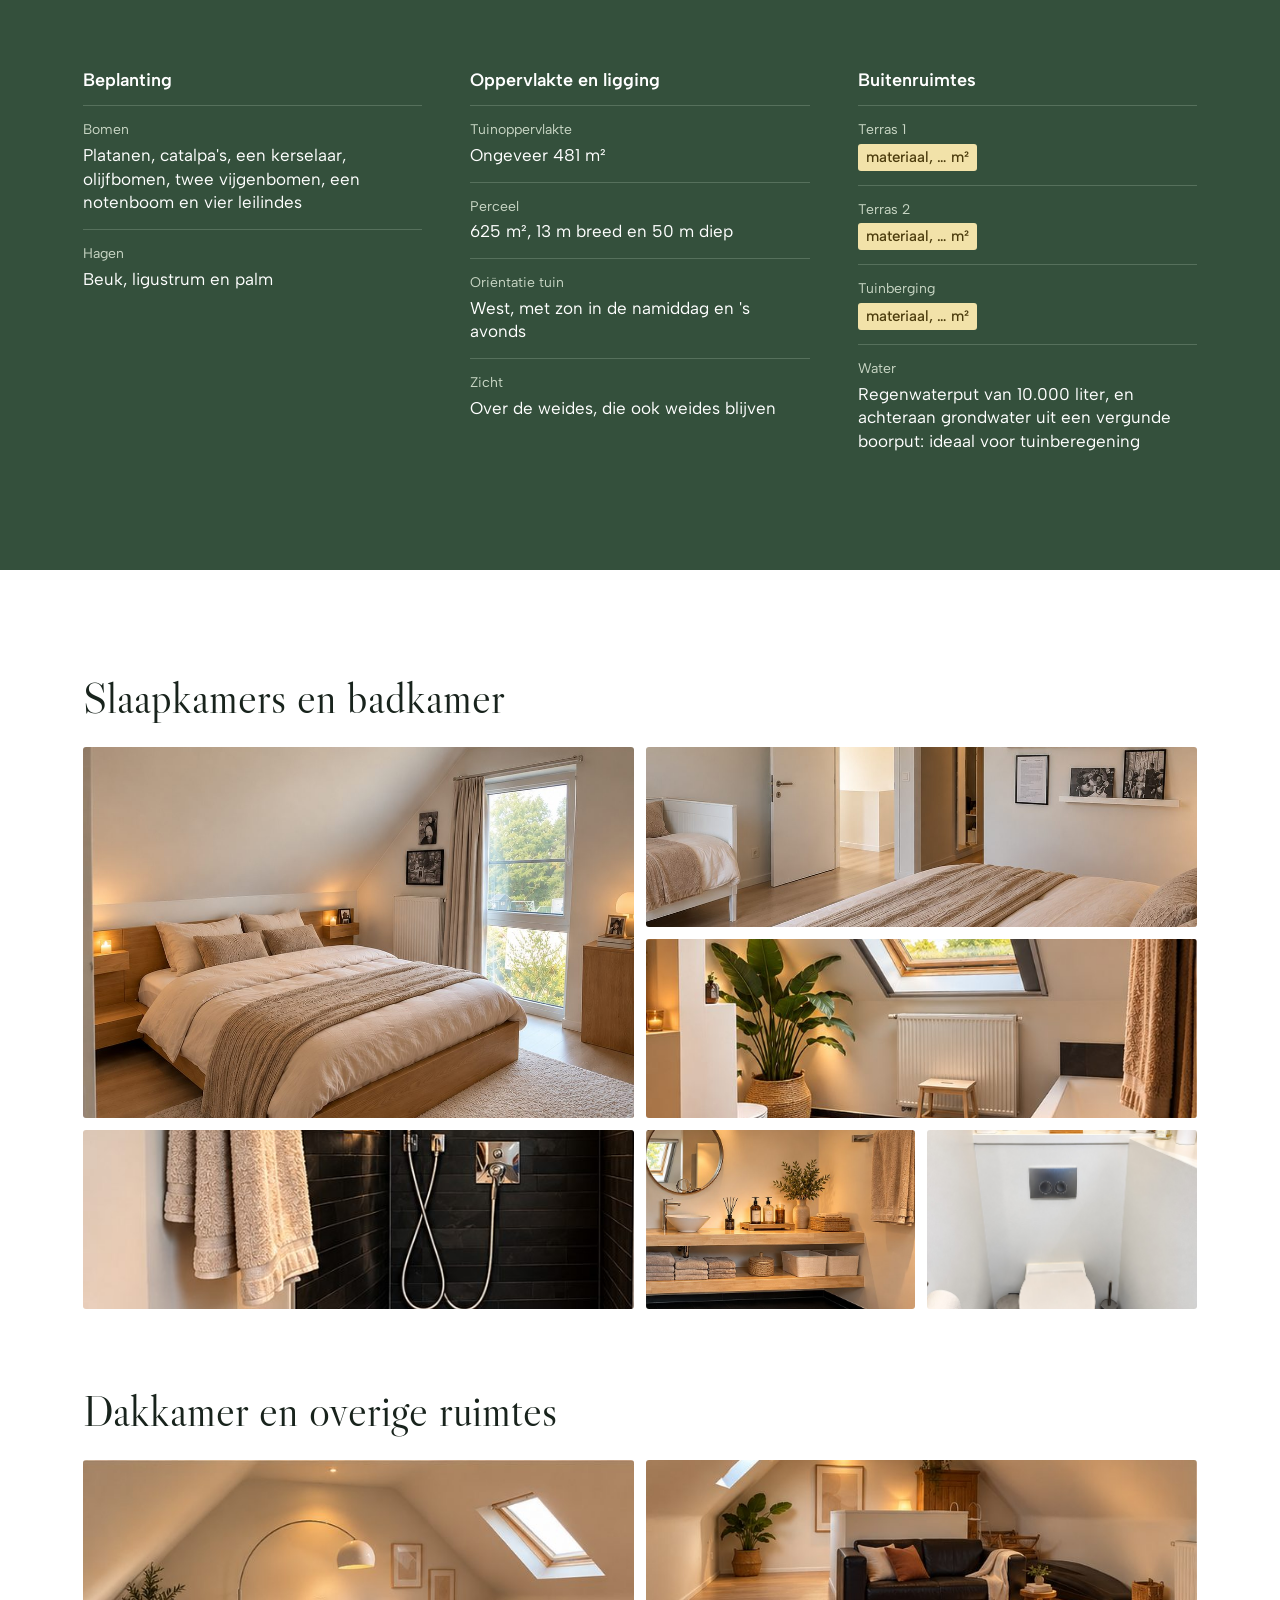
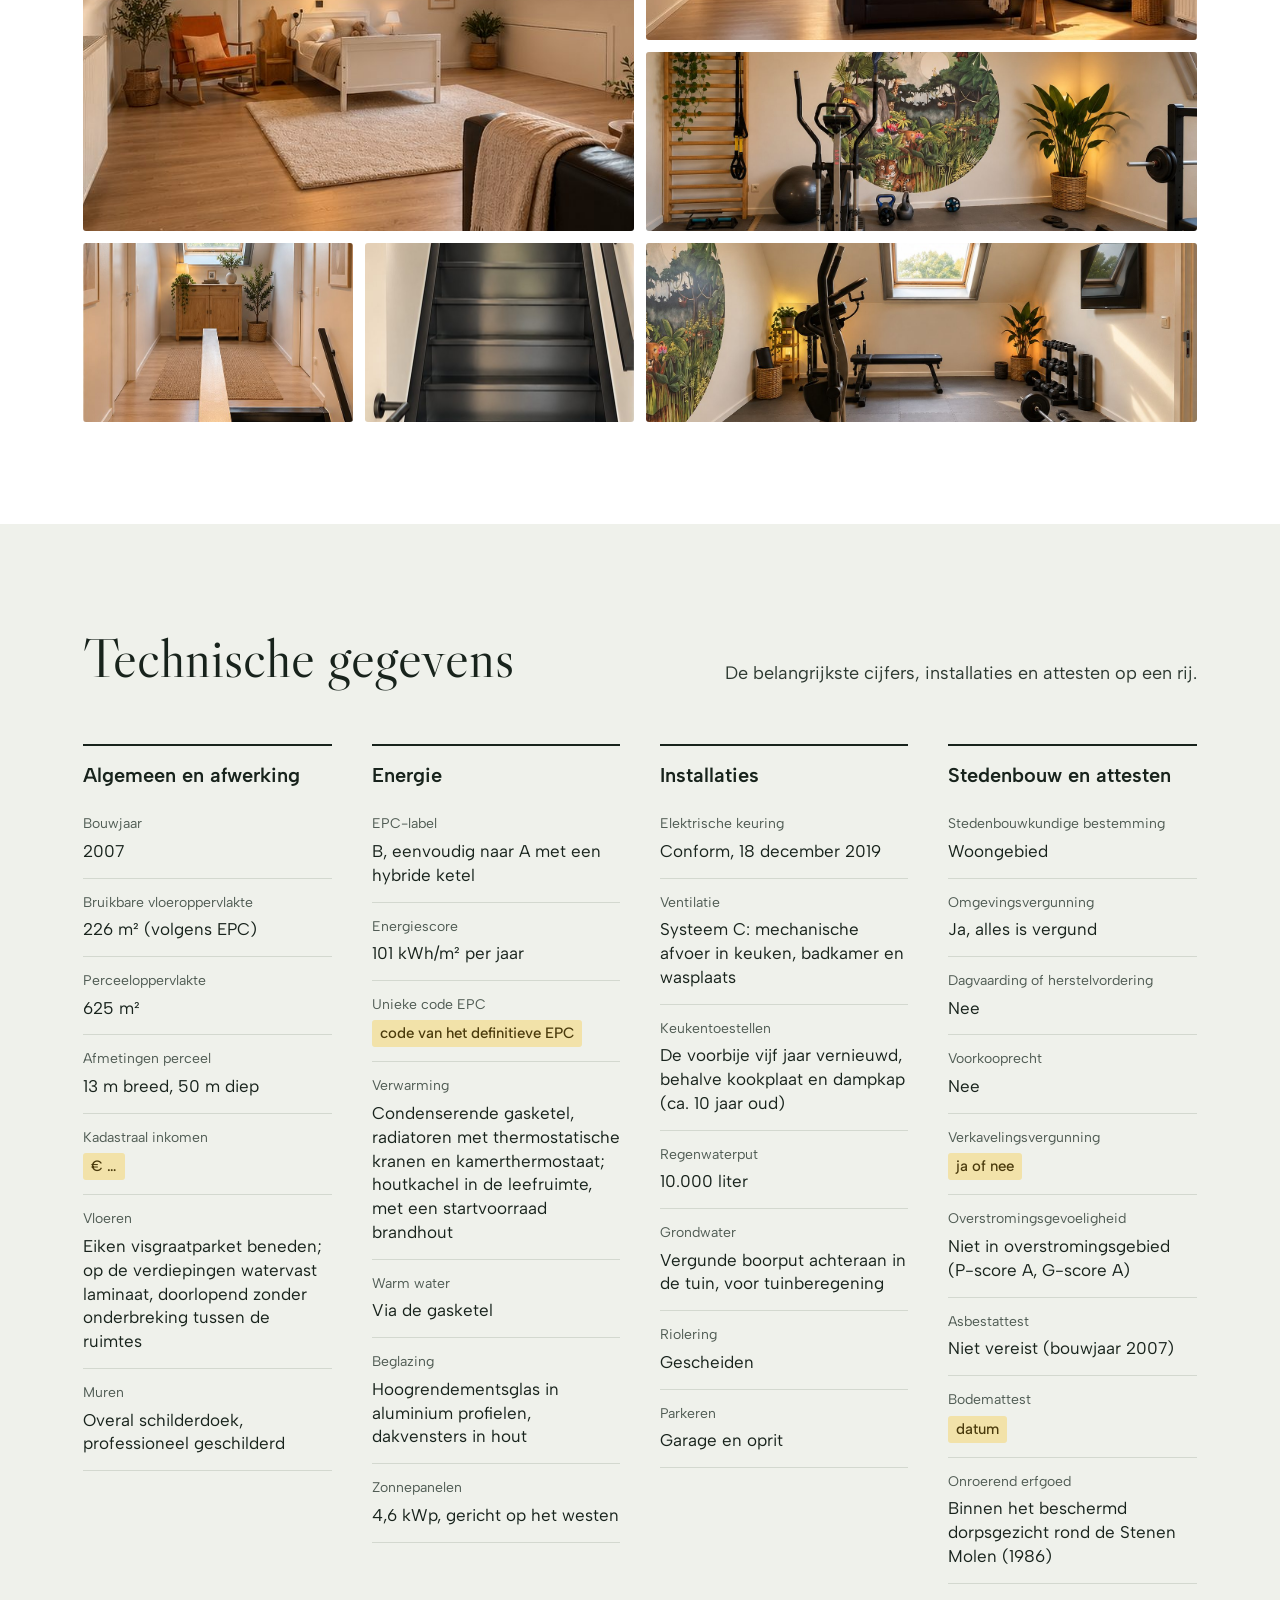
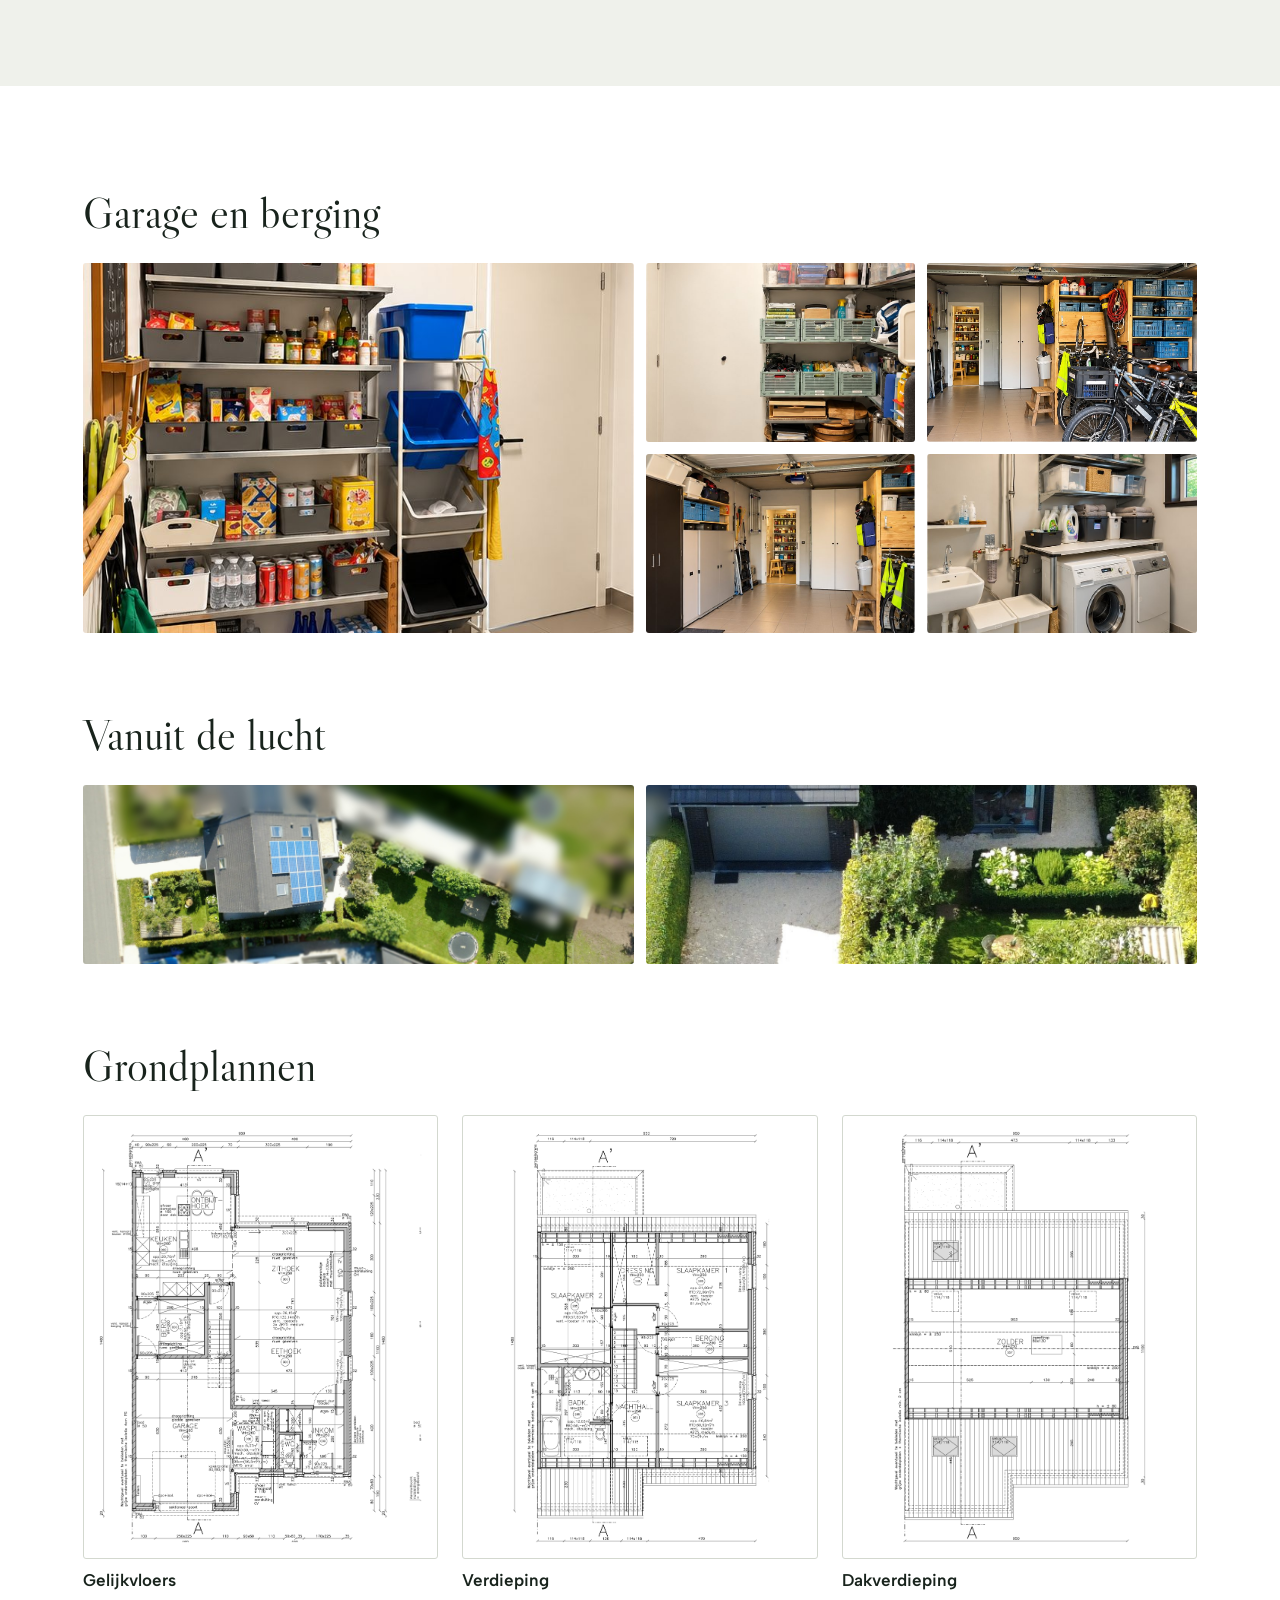
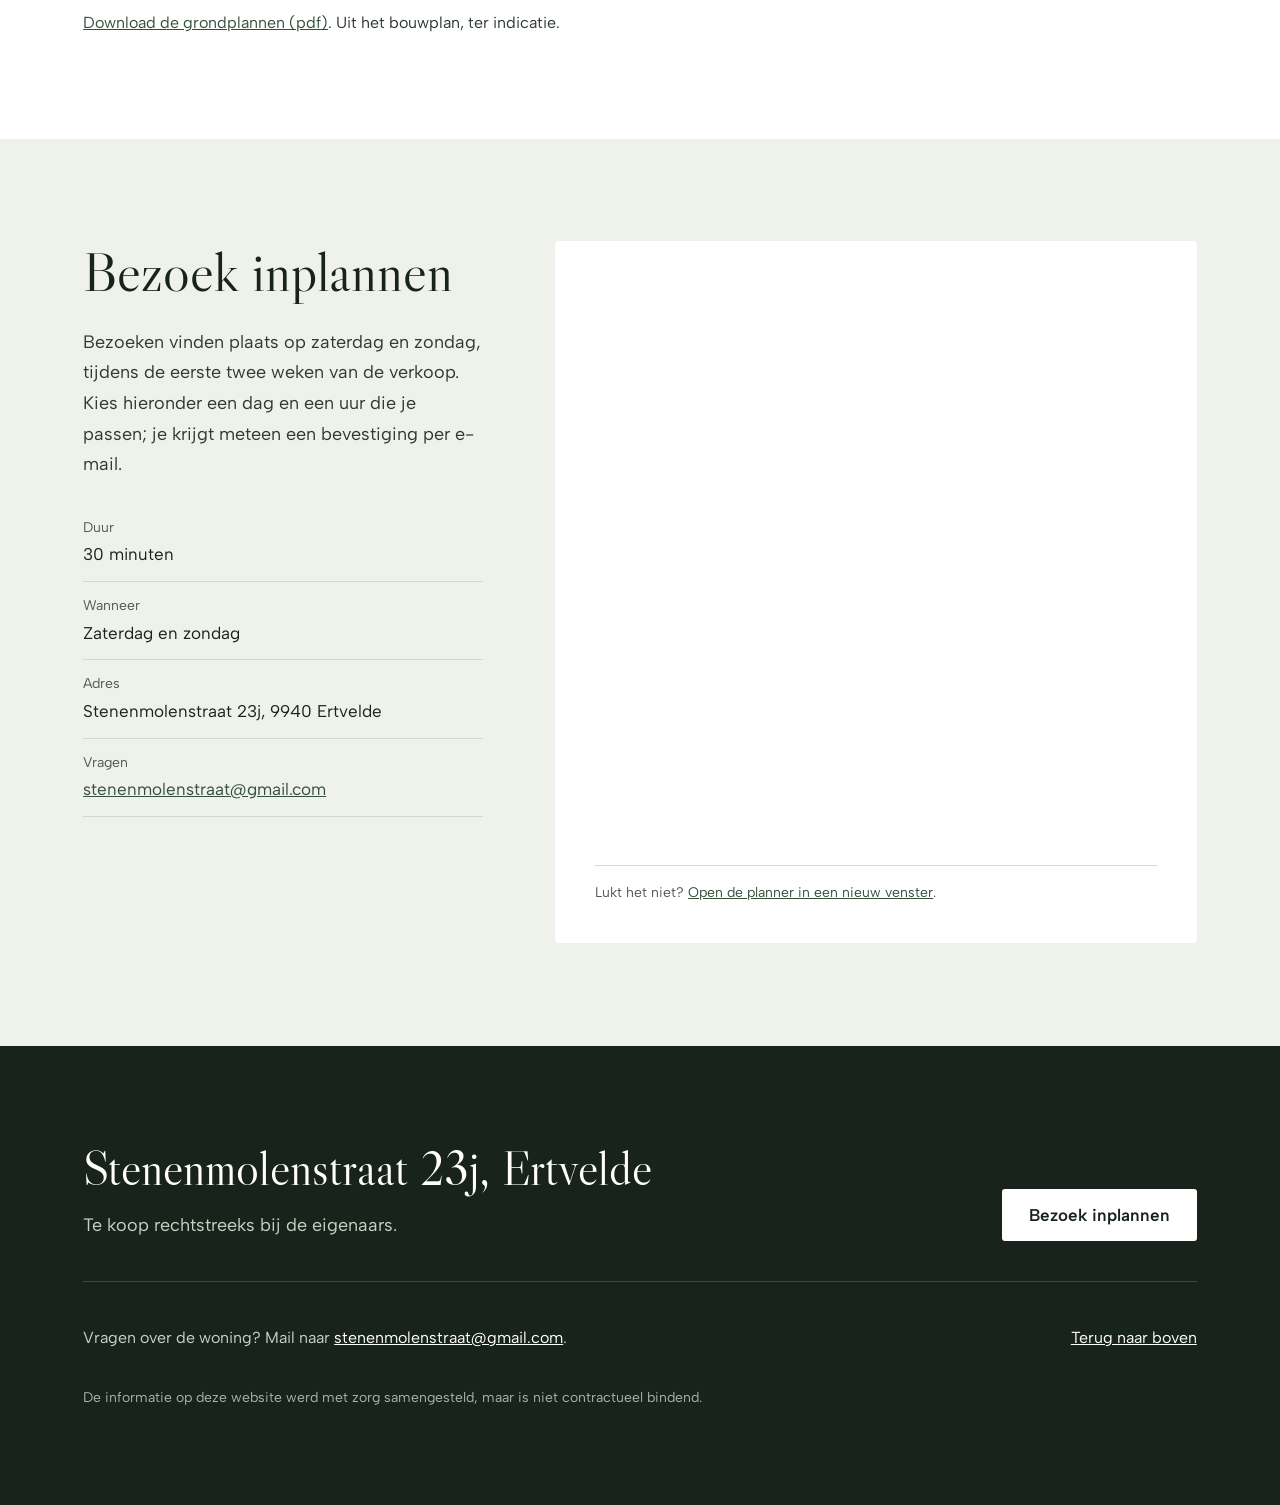
==== commit cea6f3f9: "Seizoenen, video en "wat we zullen missen" weg; perceel 13 × 50 m - "Door het jaar" (tuin per seizoe" ====
--- a/v1/index.html
+++ b/v1/index.html
@@ -77,25 +77,18 @@
 .hero{position:relative;height:calc(100vh - var(--header));height:calc(100svh - var(--header));min-height:620px;max-height:920px;display:flex;align-items:flex-end;background:#2F4231;overflow:hidden;color:#FFFFFF}
 .hero-media{position:absolute;inset:0}
 .hero-media>*{position:absolute;inset:0;width:100%;height:100%;object-fit:cover}
-.hero-video{opacity:0;transition:opacity .8s ease}
-.hero-video.is-ready{opacity:1}
 .hero-scrim{position:absolute;inset:0;background:linear-gradient(to top,rgba(14,22,17,.72) 0%,rgba(14,22,17,.35) 38%,rgba(14,22,17,0) 62%)}
 .hero-content{position:relative;width:100%;display:flex;justify-content:space-between;align-items:flex-end;gap:32px 48px;padding-bottom:clamp(40px,8vh,88px)}
 .hero-text{display:flex;flex-direction:column;gap:20px;max-width:960px}
 .hero-address{font-size:20px;font-weight:500;line-height:1.4}
 .hero h1{font-family:var(--serif);font-weight:400;font-size:clamp(44px,6.2vw,84px);line-height:1.02;letter-spacing:-.01em}
 .hero-actions{display:flex;flex-wrap:wrap;gap:16px;margin-top:12px}
-.hero-side{display:flex;flex-direction:column;align-items:flex-end;gap:12px;flex-shrink:0}
-.drone-todo{display:flex;align-items:center;gap:10px;max-width:300px;padding:10px 14px}
-.drone-todo svg{flex-shrink:0}
-.video-toggle{min-height:44px;padding:0 16px;border:1px solid rgba(255,255,255,.7);border-radius:3px;background:rgba(14,22,17,.35);color:#FFFFFF;font:500 15px var(--sans);cursor:pointer}
 @media (max-width:720px){
   .hero{display:block;height:auto;min-height:0;max-height:none}
   .hero-media{position:relative;height:52vh;height:52svh;min-height:300px}
   .hero-scrim{display:none}
   .hero-content{flex-direction:column;align-items:stretch;padding-top:28px;padding-bottom:44px}
   .hero-actions .btn{flex:1 1 100%}
-  .hero-side{align-items:flex-start}
 }
 
 /* Kerngegevens */
@@ -162,20 +155,10 @@
 .tuin-intro{display:flex;flex-direction:column;gap:16px;max-width:640px}
 .tuin-intro .lead{font-size:clamp(28px,3vw,36px);line-height:1.25}
 .tuin-head .tuin-body{max-width:520px;font-size:19px;color:var(--moss-ink)}
-.seasons{margin-top:80px}
-.seasons-head{display:flex;justify-content:space-between;align-items:baseline;flex-wrap:wrap;gap:8px 32px;margin-bottom:24px}
-.seasons-head h3{font-family:var(--serif);font-weight:400;font-size:30px;line-height:1.2}
-.seasons-head p{font-size:16px;color:var(--moss-ink)}
-.seasons-grid{display:grid;grid-template-columns:repeat(4,minmax(0,1fr));gap:20px}
-.season{display:flex;flex-direction:column;gap:12px}
-.season .photo{aspect-ratio:3/4}
-.season figcaption{font-size:17px;line-height:1.4}
 .tuin-facts{display:grid;grid-template-columns:repeat(3,minmax(0,1fr));gap:48px;margin-top:80px}
 .tuin-facts h3{font-size:18px;font-weight:600;line-height:1.4;margin-bottom:12px}
 @media (max-width:900px){
-  .seasons-grid{grid-template-columns:repeat(2,minmax(0,1fr));gap:14px}
   .tuin-facts{grid-template-columns:1fr;gap:32px;margin-top:56px}
-  .seasons{margin-top:56px}
 }
 
 /* Foto's */
@@ -315,8 +298,6 @@
     </svg>
     <!-- Stilstaand beeld uit de droneshot (optioneel): media/droneshot-still.jpg -->
     <img class="hero-still" src="media/droneshot-still.jpg" alt="Luchtbeeld van de tuin met de weides erachter">
-    <!-- Droneshot: media/droneshot.mp4, met media/droneshot.webm als terugval (zonder geluid) -->
-    <video class="hero-video" data-src="media/droneshot.mp4" muted loop playsinline preload="none" aria-hidden="true"></video>
     <div class="hero-scrim"></div>
   </div>
   <div class="hero-content wrap">
@@ -327,13 +308,6 @@
         <a class="btn btn-light" href="#bezoek">Bezoek inplannen</a>
         <a class="btn btn-ghost" href="#woning">Bekijk de woning</a>
       </div>
-    </div>
-    <div class="hero-side">
-      <p class="todo drone-todo">
-        <svg width="22" height="22" viewBox="0 0 24 24" fill="none" stroke="currentColor" stroke-width="1.6" stroke-linecap="round" stroke-linejoin="round" aria-hidden="true"><rect x="3" y="6" width="13" height="12" rx="2"/><path d="M16 10.5l5-3v9l-5-3z"/></svg>
-        <span>Hier komt de droneshot, als stille bewegende achtergrond</span>
-      </p>
-      <button class="video-toggle" type="button" hidden>Video pauzeren</button>
     </div>
   </div>
 </section>
@@ -369,7 +343,6 @@
         <p>Aan de Stenenmolenstraat in Ertvelde, de straat van de beschermde Stenen Molen, staat deze halfopen woning, met uitzicht over de weides. Die weides blijven ook weides. Het gelijkvloers draait rond een grote leefruimte met open keuken en speelhoek, een berging die rechtstreeks aan de keuken grenst en een ruime garage. Beneden ligt eiken visgraatparket, en in de leefruimte staat een houtkachel voor gezellige winteravonden; een startvoorraad brandhout ligt al klaar. De keukentoestellen zijn de voorbije vijf jaar vernieuwd, behalve de kookplaat en de dampkap (zo'n tien jaar oud).</p>
         <p>Op de verdieping liggen drie ruime slaapkamers, de grootste met een eigen dressing, en een badkamer van 12 m² met bad, inloopdouche en lavabo; de aansluiting voor een tweede lavabo is er al. Daarboven ligt de dakkamer met dakramen, de vierde slaapkamer, met drie kleine bergingen: twee onder de dakspanten en een onder de bovenste vaste trap. Op de verdiepingen ligt watervast laminaat dat zonder onderbreking doorloopt van ruimte tot ruimte. Alle ruimtes zijn bekleed met schilderdoek en professioneel geschilderd.</p>
         <p>Buiten wacht het echte visitekaartje: een voortuin en een tuin achteraan, doordacht aangelegd en al die jaren zorgvuldig onderhouden, met een grote variatie aan planten en bomen. Twee terrassen en een tuinberging maken het plaatje compleet. Achteraan in de tuin is er grondwater uit een vergunde boorput, ideaal voor tuinberegening.</p>
-        <p><span class="todo">Aanvullen: wat jullie zelf het meest zullen missen aan dit huis</span></p>
         <div class="intro-photo intro-photo--tall" data-gallery="intro2"><figure class="photo"><a class="zoom" href="media/drone-tuin.jpg"><img src="media/drone-tuin.jpg" alt="De woning en de tuin achteraan, van boven" loading="lazy" style="object-position:50% 45%"></a></figure></div>
       </div>
     </div>
@@ -478,58 +451,19 @@
       </div>
     </div>
 
-    <div class="seasons">
-      <div class="seasons-head">
-        <h3>Door het jaar</h3>
-        <p>Zo ziet de tuin eruit in elk seizoen.</p>
-      </div>
-      <div class="seasons-grid">
-        <figure class="season">
-          <div class="photo">
-            <div class="ph"><svg width="28" height="28" viewBox="0 0 24 24" fill="none" stroke="currentColor" stroke-width="1.5" stroke-linecap="round" stroke-linejoin="round" aria-hidden="true"><path d="M4 8h3l2-3h6l2 3h3v11H4z"/><circle cx="12" cy="13" r="3.5"/></svg><span>Tuin in de lente</span></div>
-            <a class="zoom" href="media/tuin-16.jpg"><img src="media/tuin-16.jpg" alt="De tuin in de lente" loading="lazy"></a>
-          </div>
-          <figcaption>Lente</figcaption>
-        </figure>
-        <figure class="season">
-          <div class="photo">
-            <div class="ph"><svg width="28" height="28" viewBox="0 0 24 24" fill="none" stroke="currentColor" stroke-width="1.5" stroke-linecap="round" stroke-linejoin="round" aria-hidden="true"><path d="M4 8h3l2-3h6l2 3h3v11H4z"/><circle cx="12" cy="13" r="3.5"/></svg><span>Tuin in de zomer</span></div>
-            <a class="zoom" href="media/tuin-07.jpg"><img src="media/tuin-07.jpg" alt="De tuin in de zomer" loading="lazy"></a>
-          </div>
-          <figcaption>Zomer</figcaption>
-        </figure>
-        <figure class="season">
-          <div class="photo">
-            <div class="ph"><svg width="28" height="28" viewBox="0 0 24 24" fill="none" stroke="currentColor" stroke-width="1.5" stroke-linecap="round" stroke-linejoin="round" aria-hidden="true"><path d="M4 8h3l2-3h6l2 3h3v11H4z"/><circle cx="12" cy="13" r="3.5"/></svg><span>Tuin in de herfst</span></div>
-            <a class="zoom" href="media/tuin-herfst.jpg"><img src="media/tuin-herfst.jpg" alt="De tuin in de herfst" loading="lazy"></a>
-          </div>
-          <figcaption>Herfst</figcaption>
-        </figure>
-        <figure class="season">
-          <div class="photo">
-            <div class="ph"><svg width="28" height="28" viewBox="0 0 24 24" fill="none" stroke="currentColor" stroke-width="1.5" stroke-linecap="round" stroke-linejoin="round" aria-hidden="true"><path d="M4 8h3l2-3h6l2 3h3v11H4z"/><circle cx="12" cy="13" r="3.5"/></svg><span>Tuin in de winter</span></div>
-            <a class="zoom" href="media/tuin-winter.jpg"><img src="media/tuin-winter.jpg" alt="De tuin in de winter" loading="lazy"></a>
-          </div>
-          <figcaption>Winter</figcaption>
-        </figure>
-      </div>
-    </div>
-
     <div class="tuin-facts">
       <div>
         <h3>Beplanting</h3>
         <dl>
           <div class="kv"><dt>Bomen</dt><dd>Platanen, catalpa's, een kerselaar, olijfbomen, twee vijgenbomen, een notenboom en vier leilindes</dd></div>
           <div class="kv"><dt>Hagen</dt><dd>Beuk, ligustrum en palm</dd></div>
-          <div class="kv"><dt>Blikvangers</dt><dd><span class="todo">wat valt op, en wanneer bloeit het</span></dd></div>
-          <div class="kv"><dt>Plantenlijst</dt><dd><span class="todo">optioneel, mee te geven aan de nieuwe eigenaars</span></dd></div>
         </dl>
       </div>
       <div>
         <h3>Oppervlakte en ligging</h3>
         <dl>
           <div class="kv"><dt>Tuinoppervlakte</dt><dd>Ongeveer 481 m²</dd></div>
-          <div class="kv"><dt>Perceel</dt><dd>625 m²</dd></div>
+          <div class="kv"><dt>Perceel</dt><dd>625 m², 13 m breed en 50 m diep</dd></div>
           <div class="kv"><dt>Oriëntatie tuin</dt><dd>West, met zon in de namiddag en 's avonds</dd></div>
           <div class="kv"><dt>Zicht</dt><dd>Over de weides, die ook weides blijven</dd></div>
         </dl>
@@ -587,7 +521,7 @@
           <div class="kv"><dt>Bouwjaar</dt><dd>2007</dd></div>
           <div class="kv"><dt>Bruikbare vloeroppervlakte</dt><dd>226 m² (volgens EPC)</dd></div>
           <div class="kv"><dt>Perceeloppervlakte</dt><dd>625 m²</dd></div>
-          <div class="kv"><dt>Afmetingen perceel</dt><dd><span class="todo">nakijken: 12 × 49 m geeft 589 m², niet 625 m²</span></dd></div>
+          <div class="kv"><dt>Afmetingen perceel</dt><dd>13 m breed, 50 m diep</dd></div>
           <div class="kv"><dt>Kadastraal inkomen</dt><dd><span class="todo">€ …</span></dd></div>
           <div class="kv"><dt>Vloeren</dt><dd>Eiken visgraatparket beneden; op de verdiepingen watervast laminaat, doorlopend zonder onderbreking tussen de ruimtes</dd></div>
           <div class="kv"><dt>Muren</dt><dd>Overal schilderdoek, professioneel geschilderd</dd></div>
@@ -775,13 +709,6 @@
     lbox.addEventListener('close', function () { lbImg.removeAttribute('src'); });
   }
 
-  /* ---------- Droneshot-still aanwezig: melding verbergen ---------- */
-  var still = document.querySelector('.hero-still');
-  if (still) {
-    var hideTodo = function () { if (still.naturalWidth > 0) { var t = document.querySelector('.drone-todo'); if (t) t.hidden = true; } };
-    if (still.complete) hideTodo(); else still.addEventListener('load', hideTodo, { once: true });
-  }
-
   /* ---------- Menu ---------- */
   var toggle = document.querySelector('.menu-toggle');
   var nav = document.getElementById('hoofdmenu');
@@ -797,29 +724,6 @@
   });
   document.addEventListener('keydown', function (e) {
     if (e.key === 'Escape' && nav.classList.contains('is-open')) { setMenu(false); toggle.focus(); }
-  });
-
-  /* ---------- Droneshot ---------- */
-  var video = document.querySelector('.hero-video');
-  var videoToggle = document.querySelector('.video-toggle');
-  var droneTodo = document.querySelector('.drone-todo');
-  var reduceMotion = window.matchMedia('(prefers-reduced-motion: reduce)').matches;
-  if (video && !reduceMotion) {
-    video.muted = true;
-    video.addEventListener('canplay', function () {
-      video.classList.add('is-ready');
-      var p = video.play();
-      if (p && p.catch) p.catch(function () {});
-      if (droneTodo) droneTodo.hidden = true;
-      videoToggle.hidden = false;
-    }, { once: true });
-    var src = video.dataset.src;
-    if (!video.canPlayType('video/mp4; codecs="avc1.640028"') && video.canPlayType('video/webm; codecs="vp9"')) src = src.replace(/\.mp4$/, '.webm');
-    video.src = src;
-  }
-  videoToggle.addEventListener('click', function () {
-    if (video.paused) { video.play(); videoToggle.textContent = 'Video pauzeren'; }
-    else { video.pause(); videoToggle.textContent = 'Video afspelen'; }
   });
 })();
 </script>
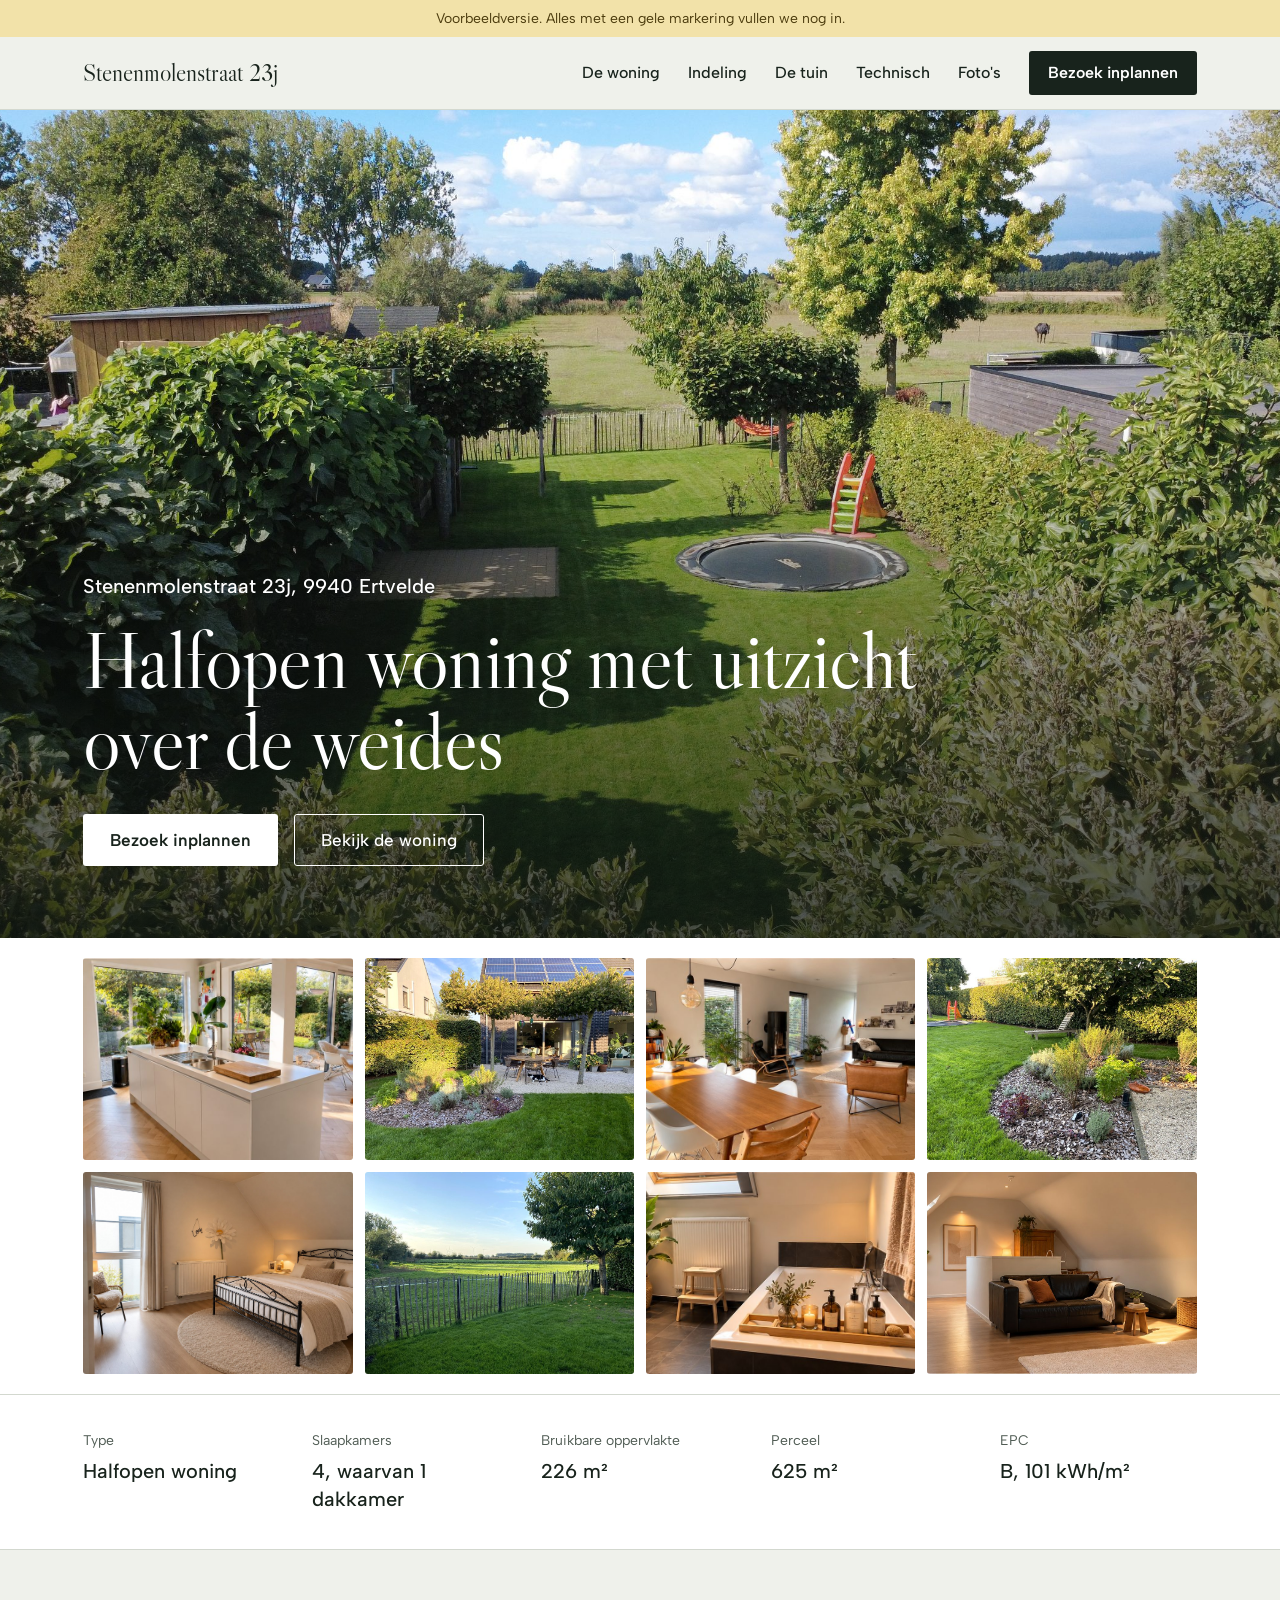
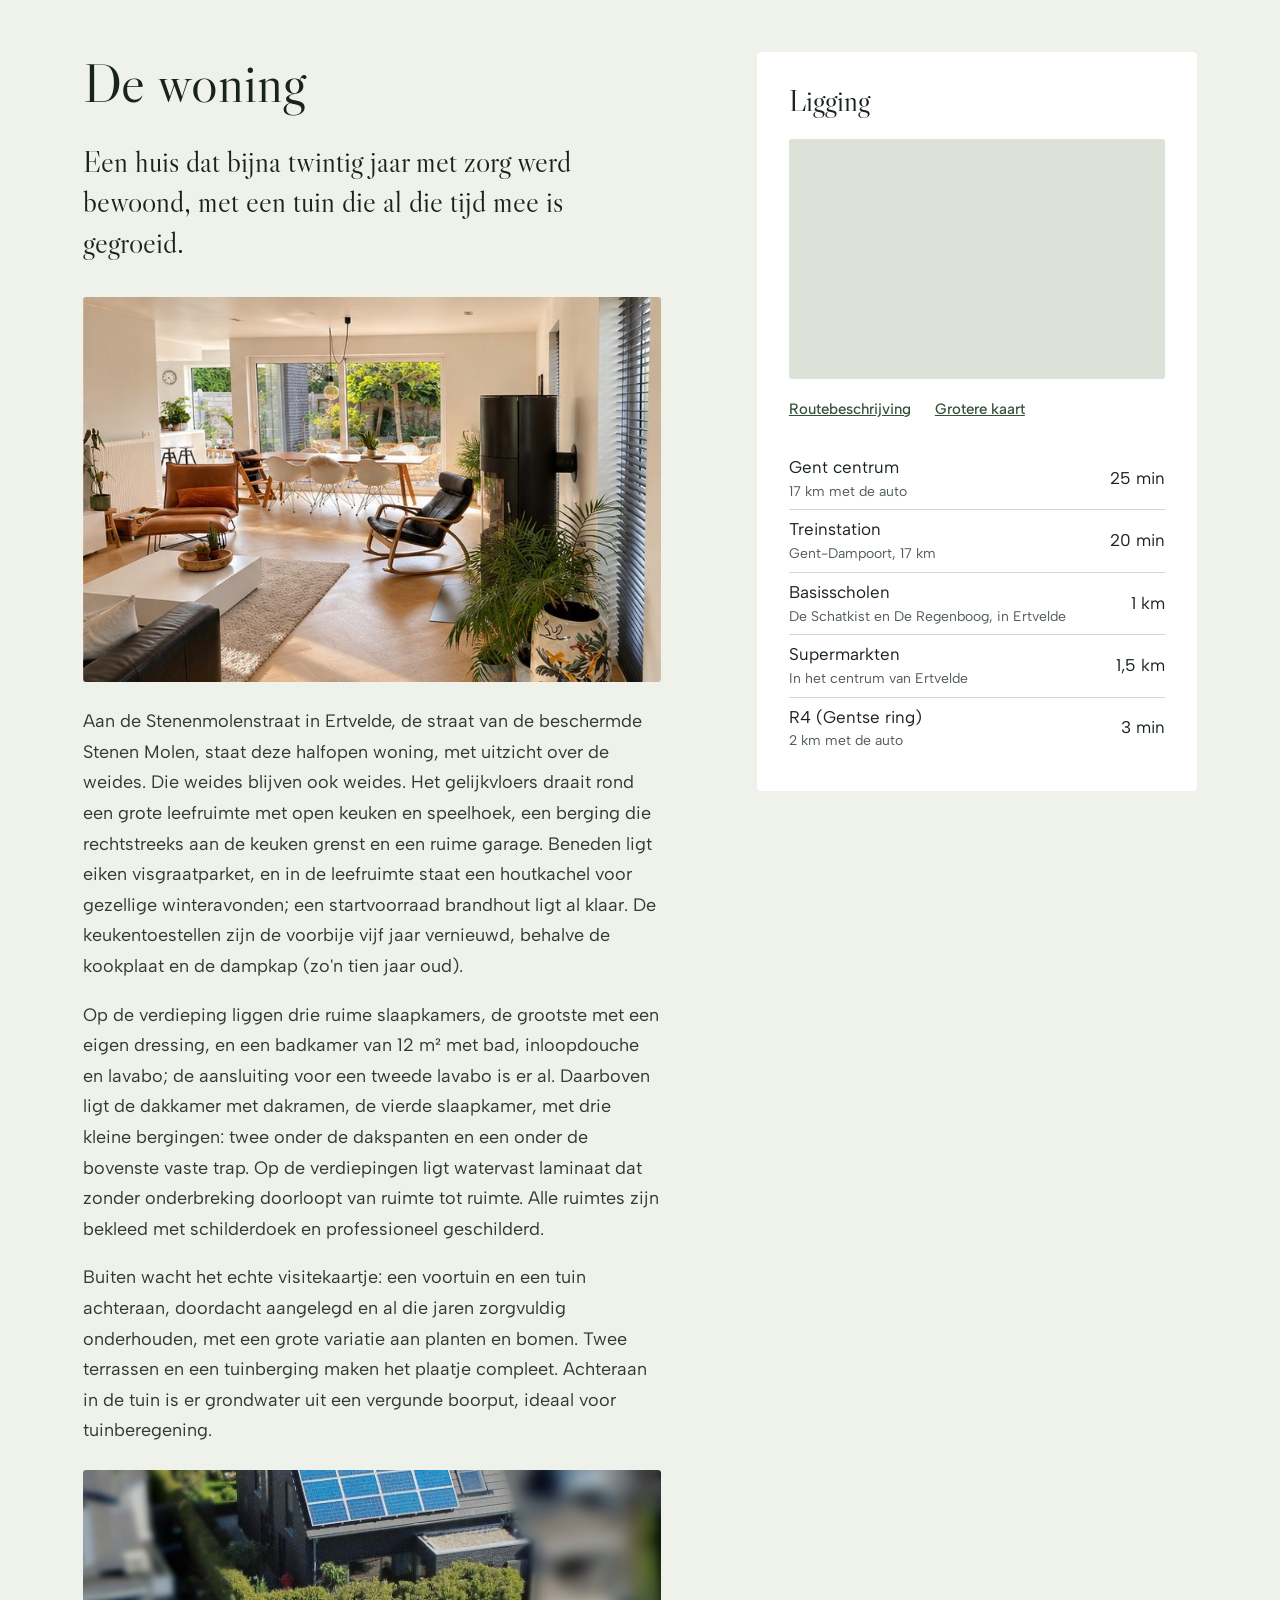
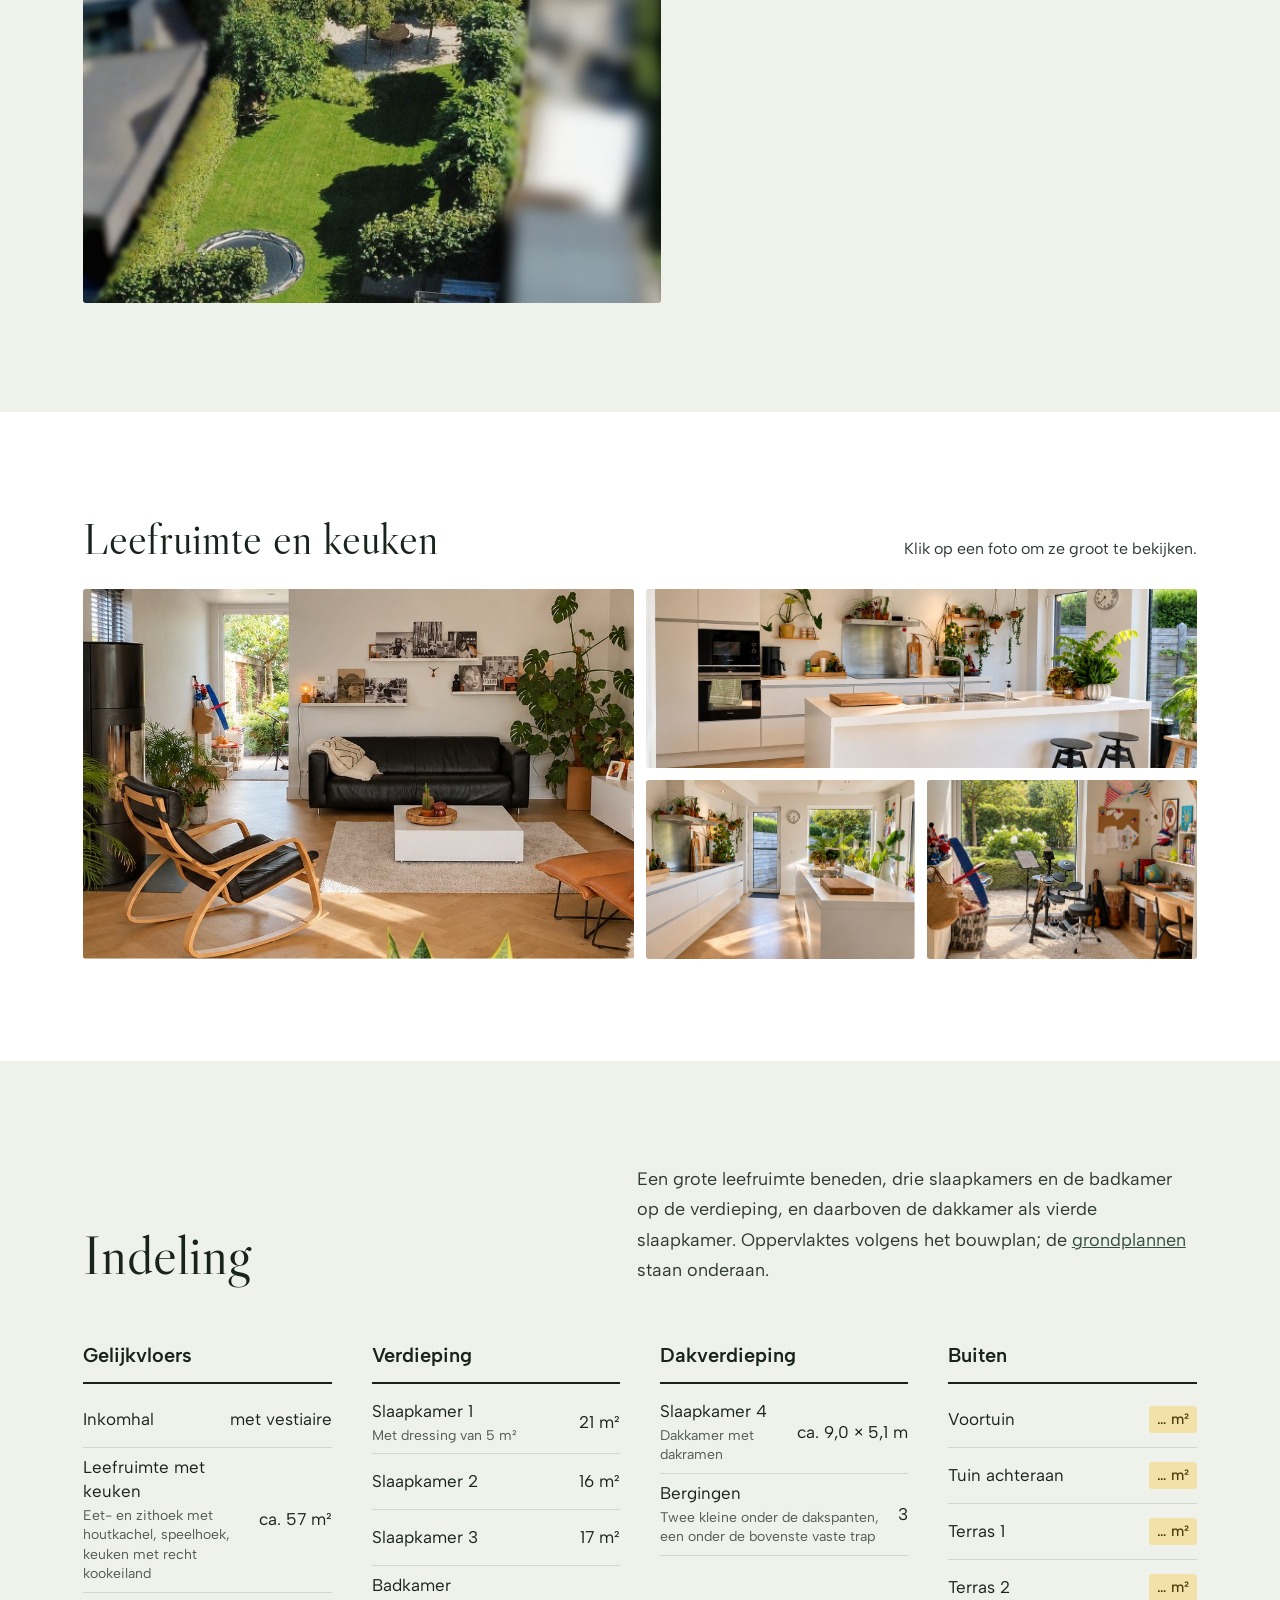
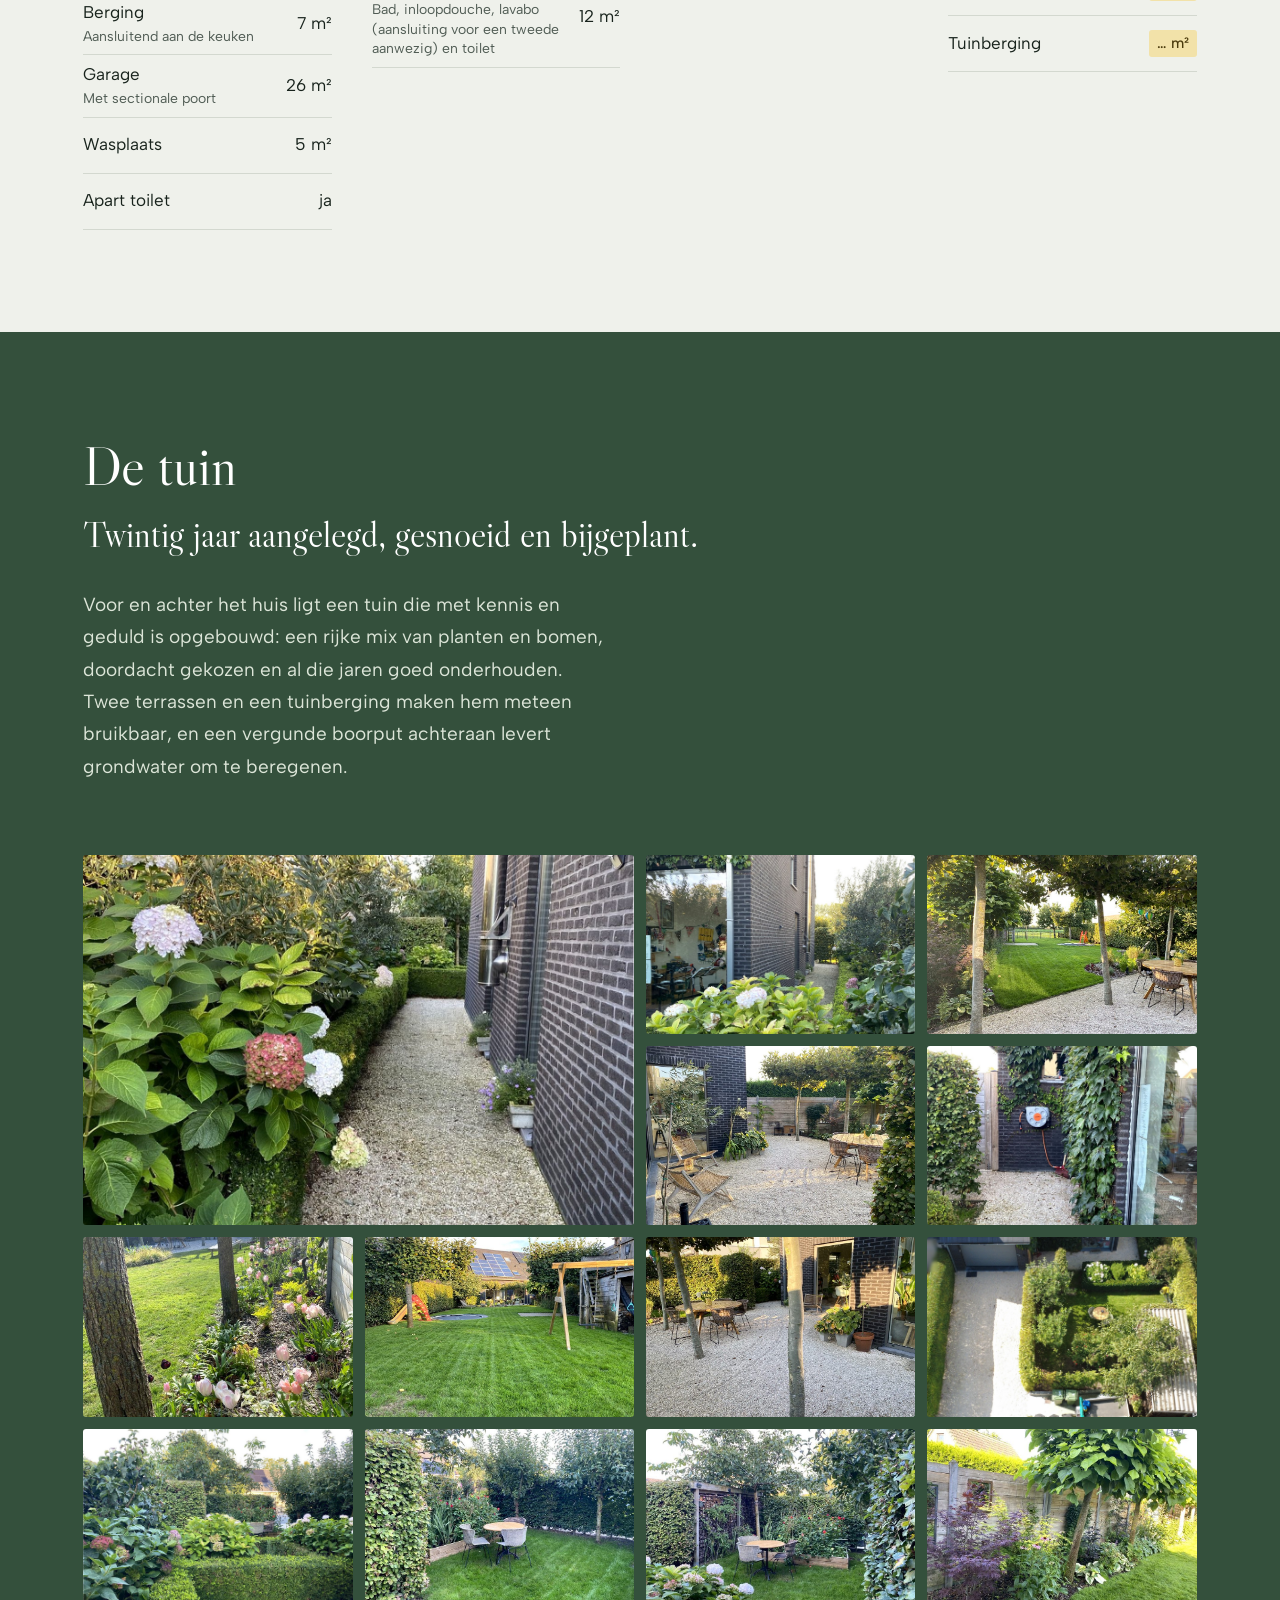
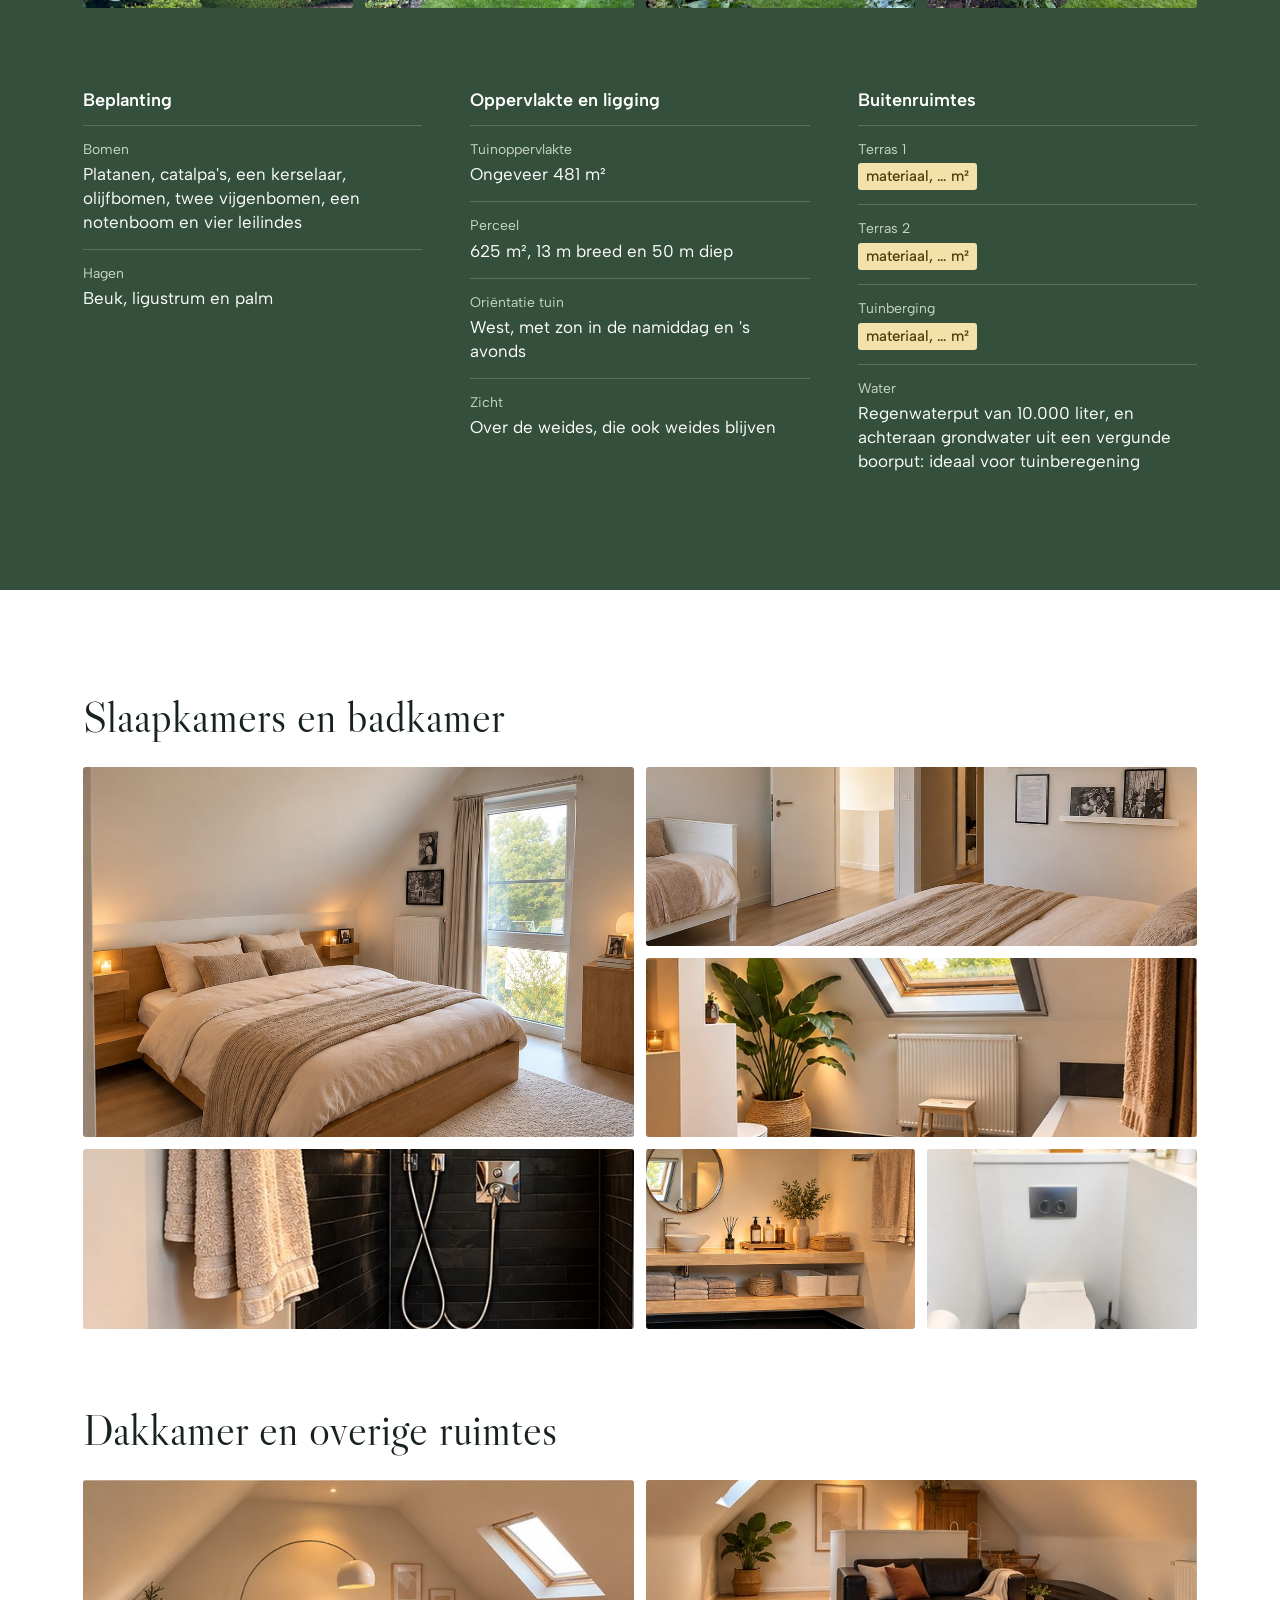
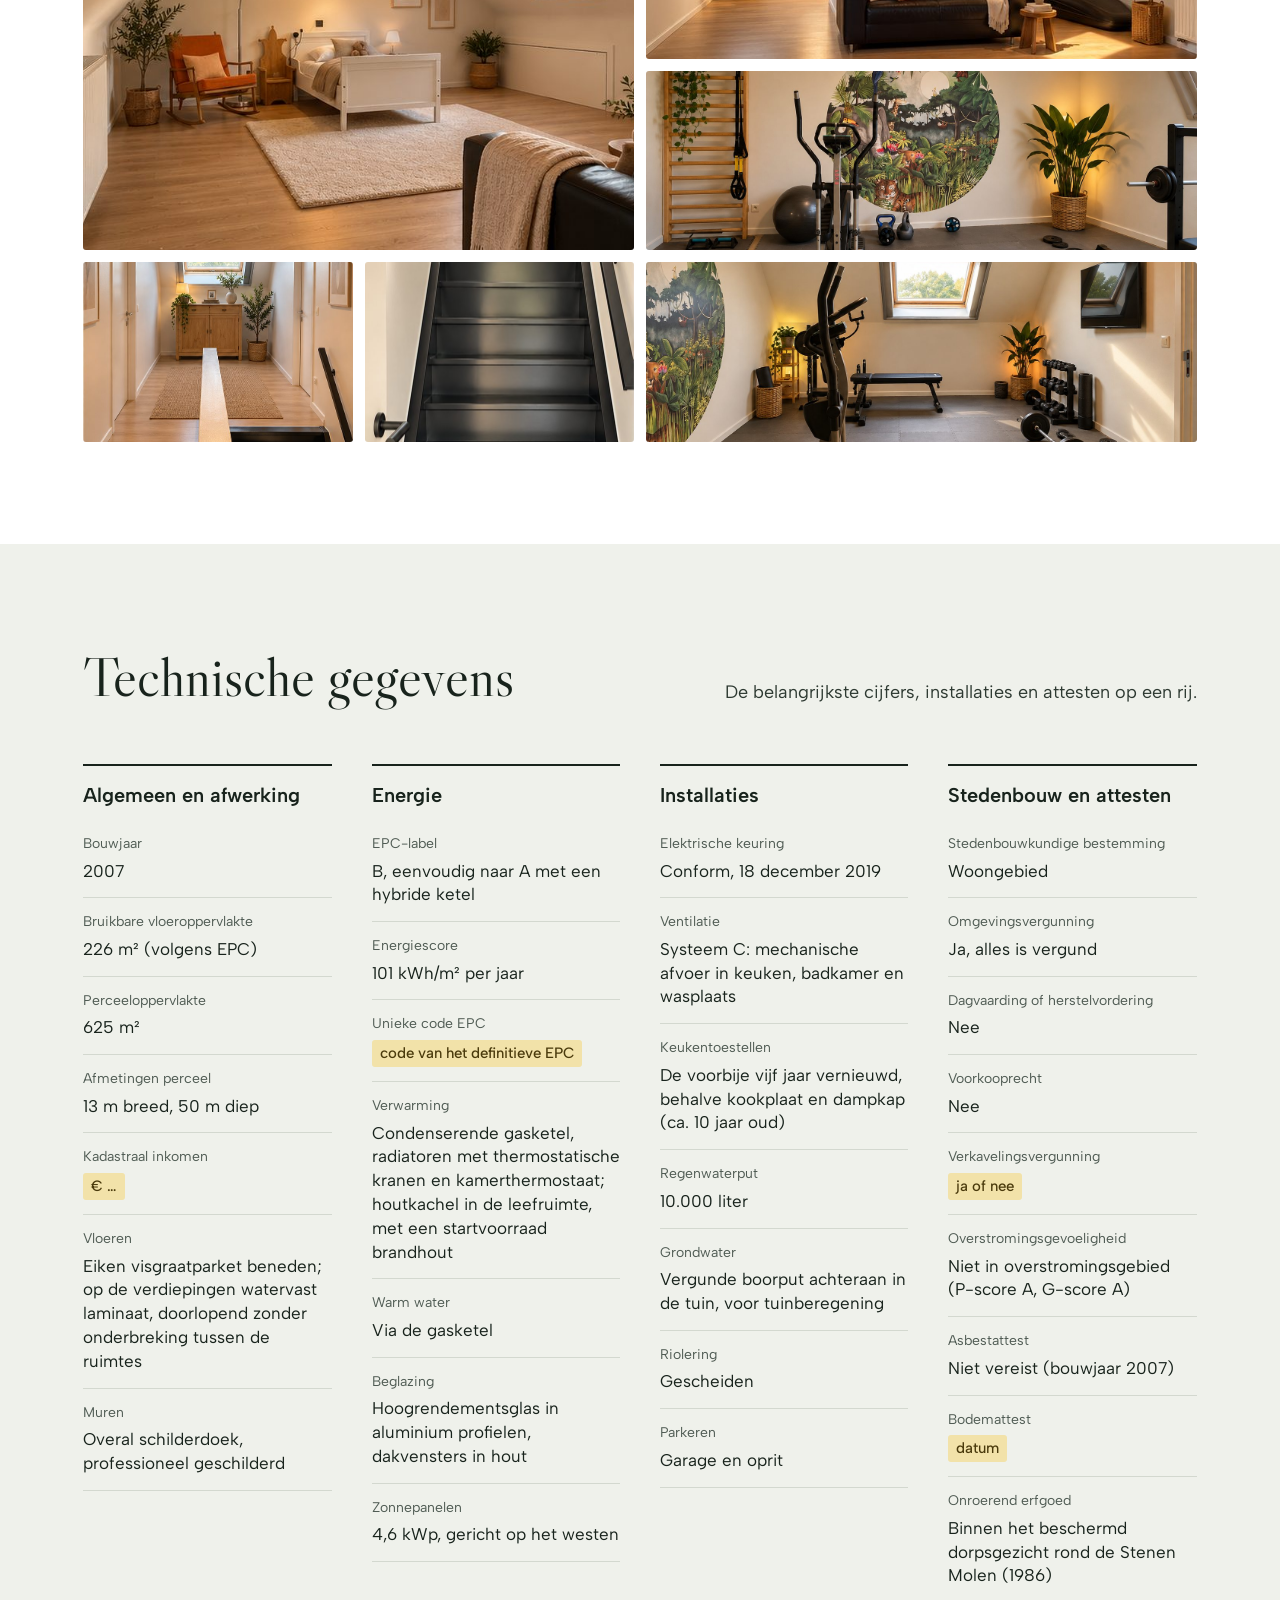
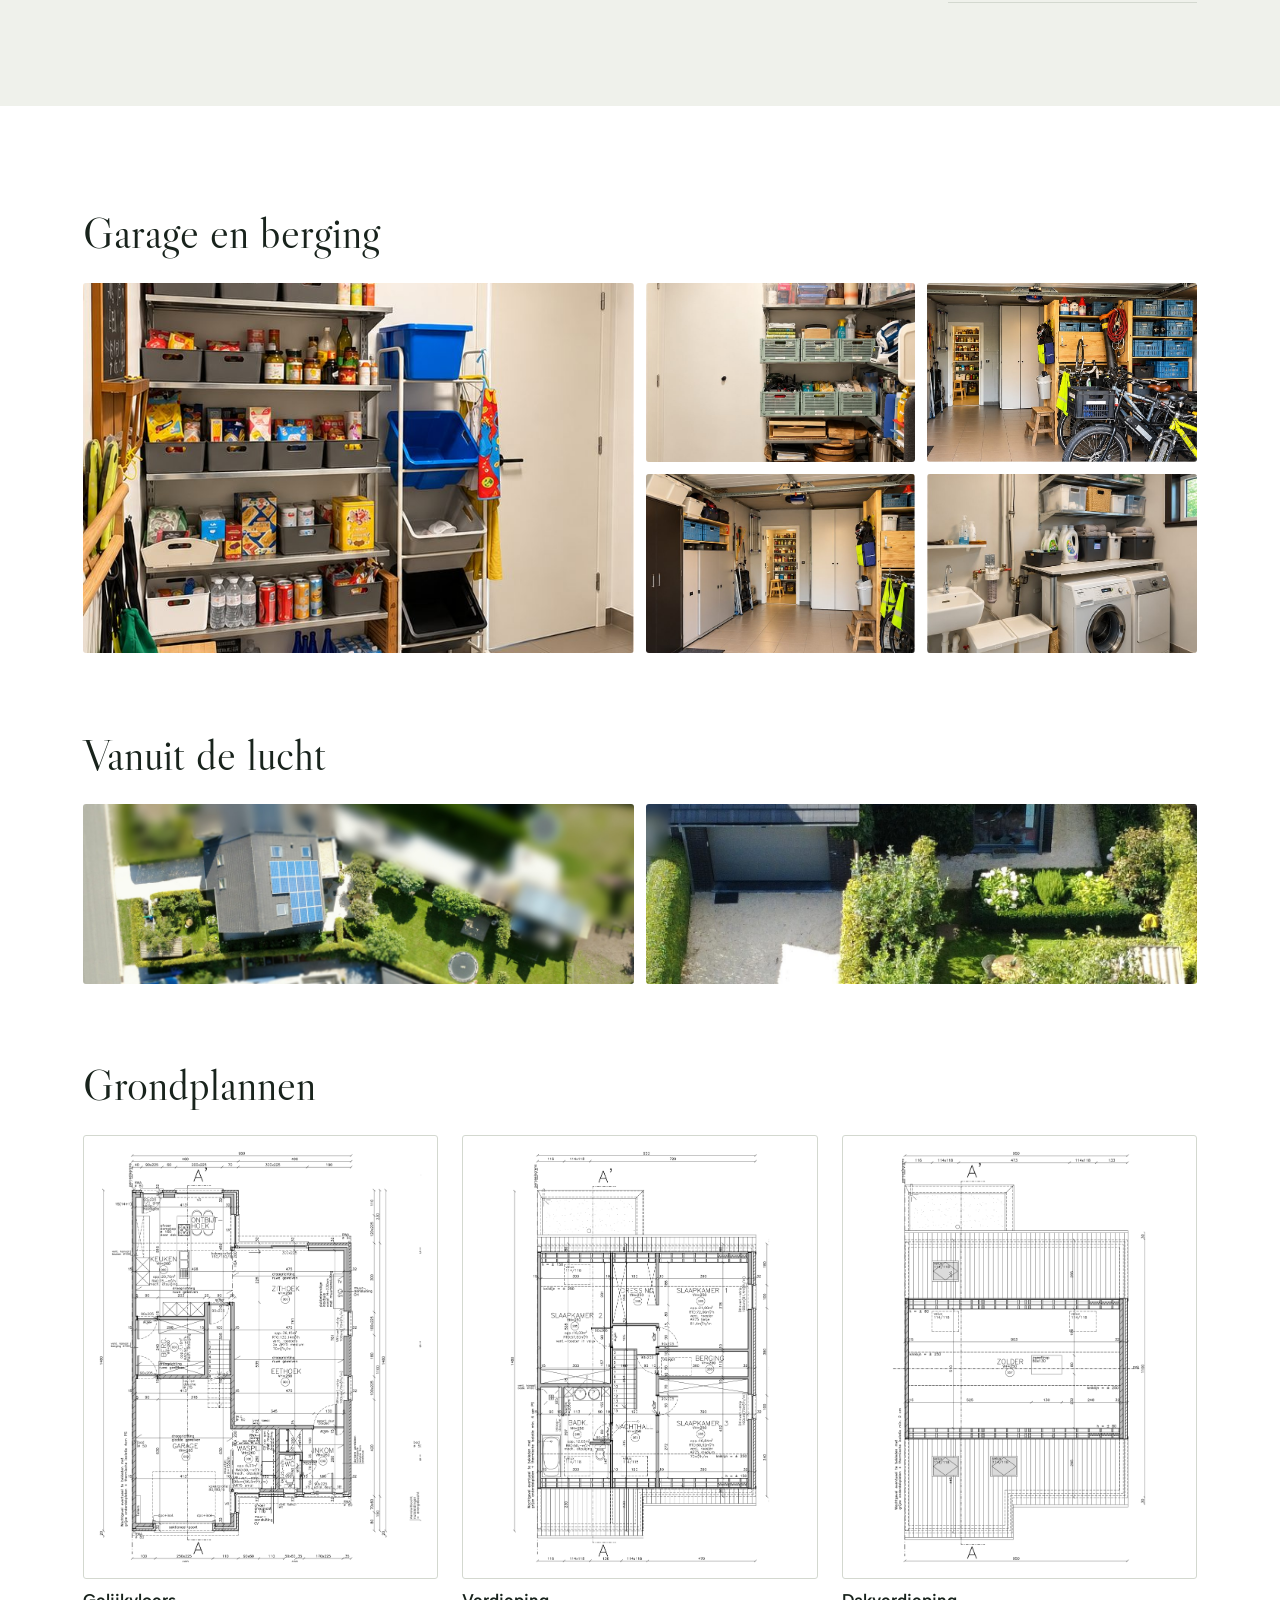
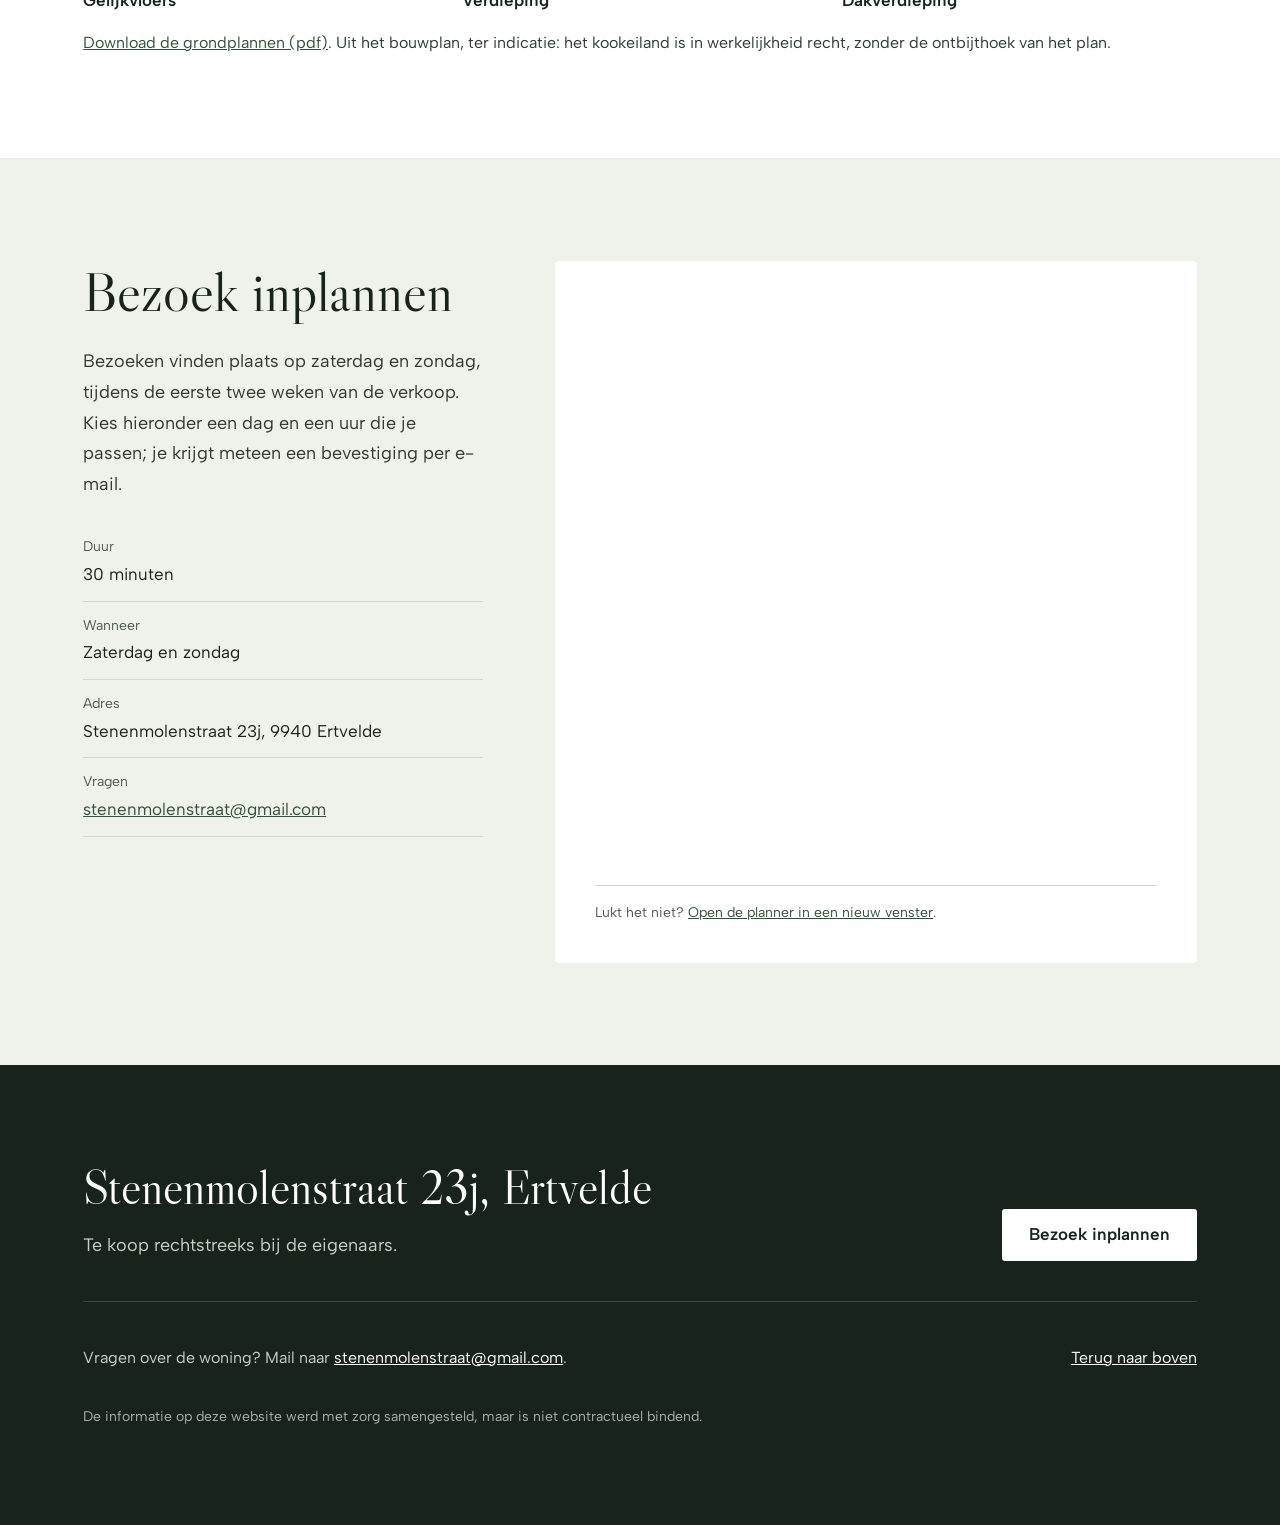
==== commit 70cc07e0: "Ontbijthoek geschrapt: het kookeiland is recht Bij de grondplannen staat nu dat het plan nog de ontb" ====
--- a/v1/index.html
+++ b/v1/index.html
@@ -386,7 +386,7 @@
         <h3 class="col-title">Gelijkvloers</h3>
         <ul class="rows">
           <li class="row"><span>Inkomhal</span><span>met vestiaire</span></li>
-          <li class="row"><span>Leefruimte met keuken<small>Eet- en zithoek met houtkachel, speelhoek, keuken met ontbijthoek</small></span><span>ca. 57 m²</span></li>
+          <li class="row"><span>Leefruimte met keuken<small>Eet- en zithoek met houtkachel, speelhoek, keuken met recht kookeiland</small></span><span>ca. 57 m²</span></li>
           <li class="row"><span>Berging<small>Aansluitend aan de keuken</small></span><span>7 m²</span></li>
           <li class="row"><span>Garage<small>Met sectionale poort</small></span><span>26 m²</span></li>
           <li class="row"><span>Wasplaats</span><span>5 m²</span></li>
@@ -595,7 +595,7 @@
         <figure class="plan-card"><a class="zoom" href="media/grondplan-verdieping.png"><img src="media/grondplan-verdieping.png" alt="Grondplan verdieping" loading="lazy"></a><figcaption>Verdieping</figcaption></figure>
         <figure class="plan-card"><a class="zoom" href="media/grondplan-zolder.png"><img src="media/grondplan-zolder.png" alt="Grondplan dakverdieping" loading="lazy"></a><figcaption>Dakverdieping</figcaption></figure>
       </div>
-      <p class="plans-note"><a href="media/grondplannen.pdf" download>Download de grondplannen (pdf)</a>. Uit het bouwplan, ter indicatie.</p>
+      <p class="plans-note"><a href="media/grondplannen.pdf" download>Download de grondplannen (pdf)</a>. Uit het bouwplan, ter indicatie: het kookeiland is in werkelijkheid recht, zonder de ontbijthoek van het plan.</p>
     </div>
   </div>
 </section>
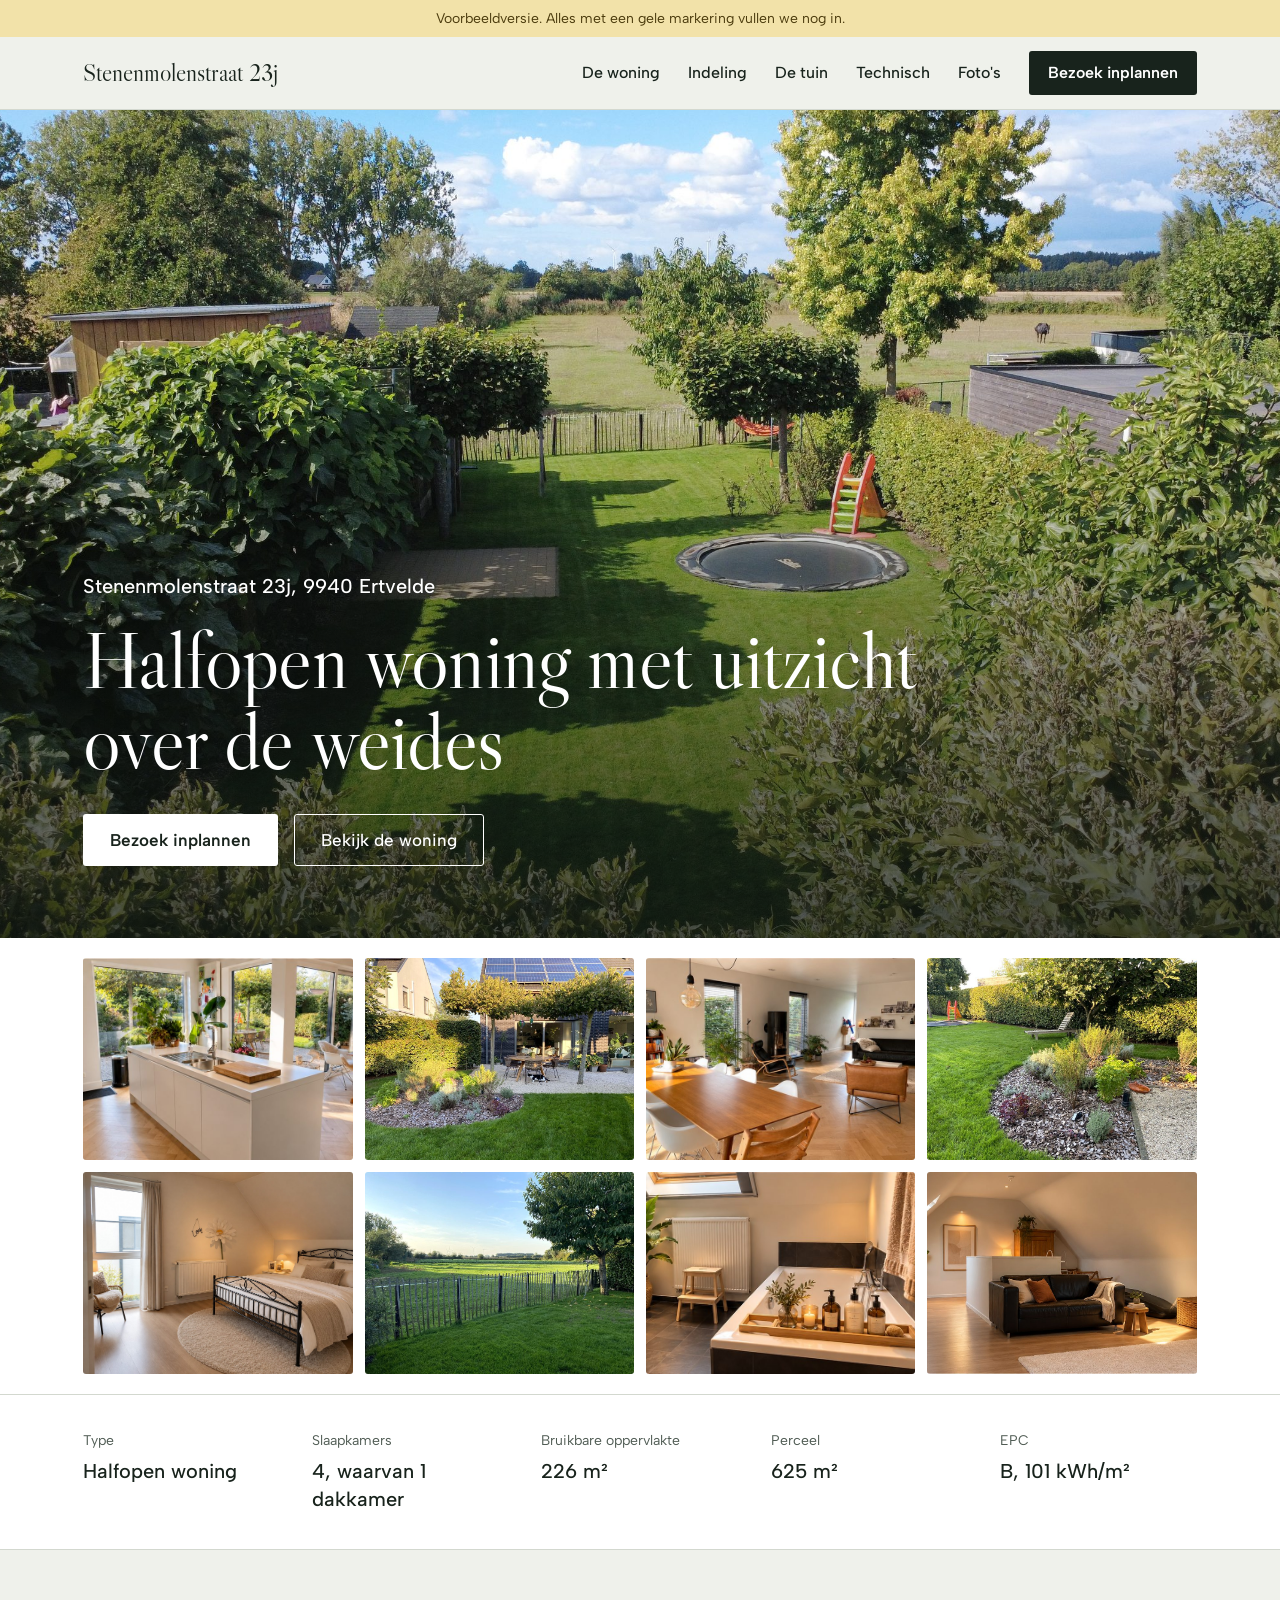
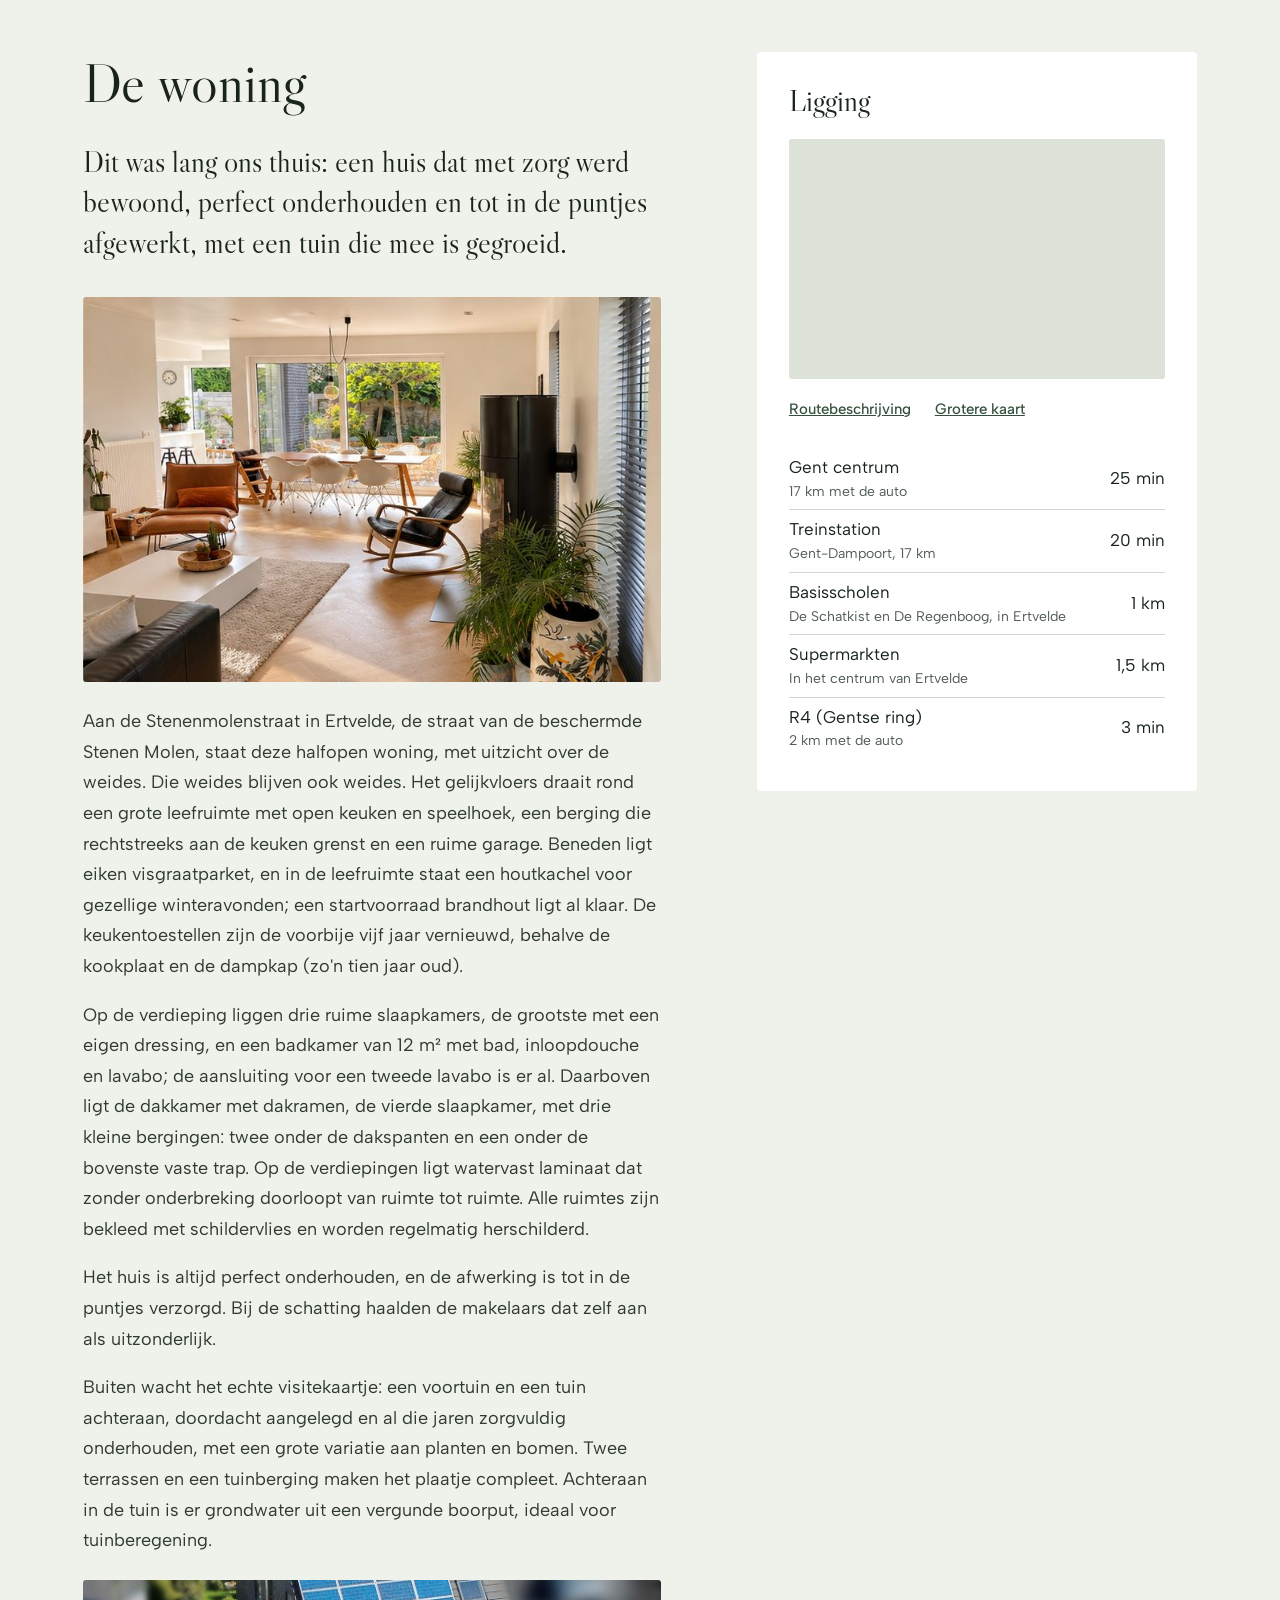
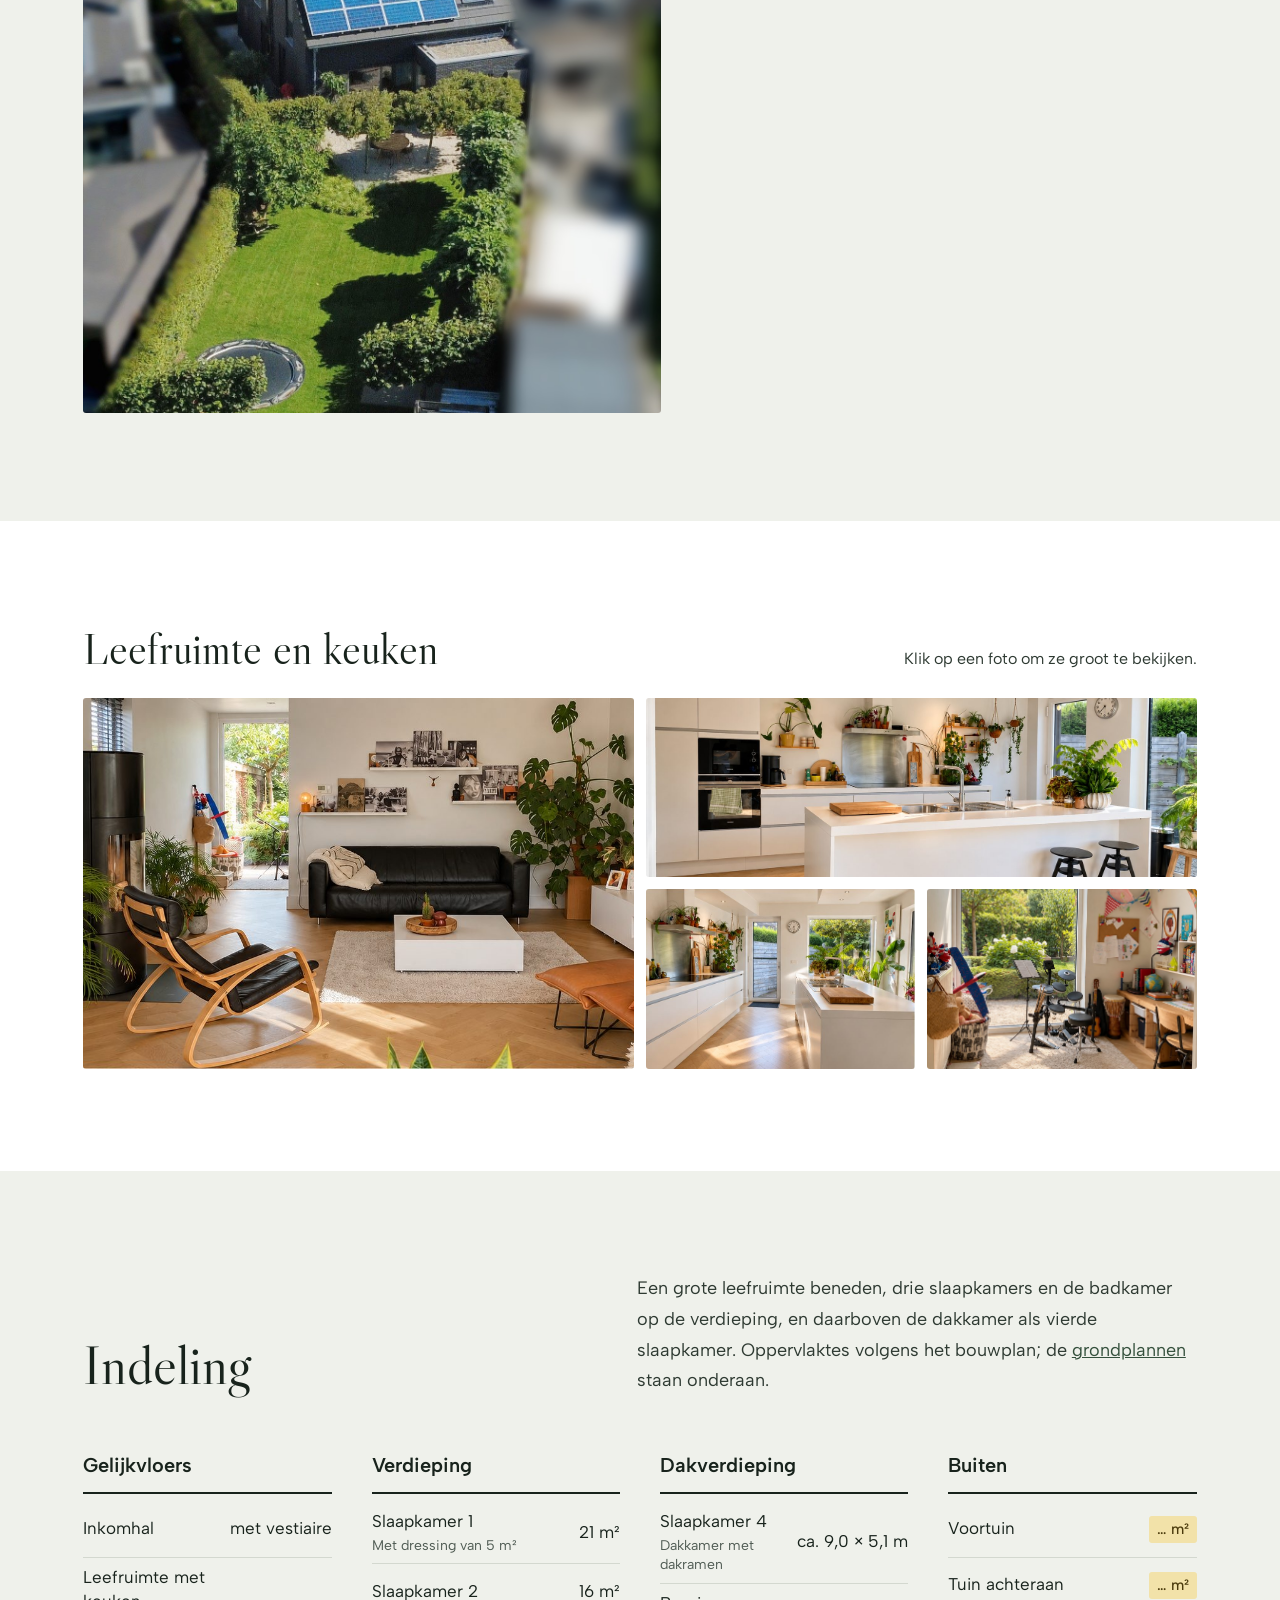
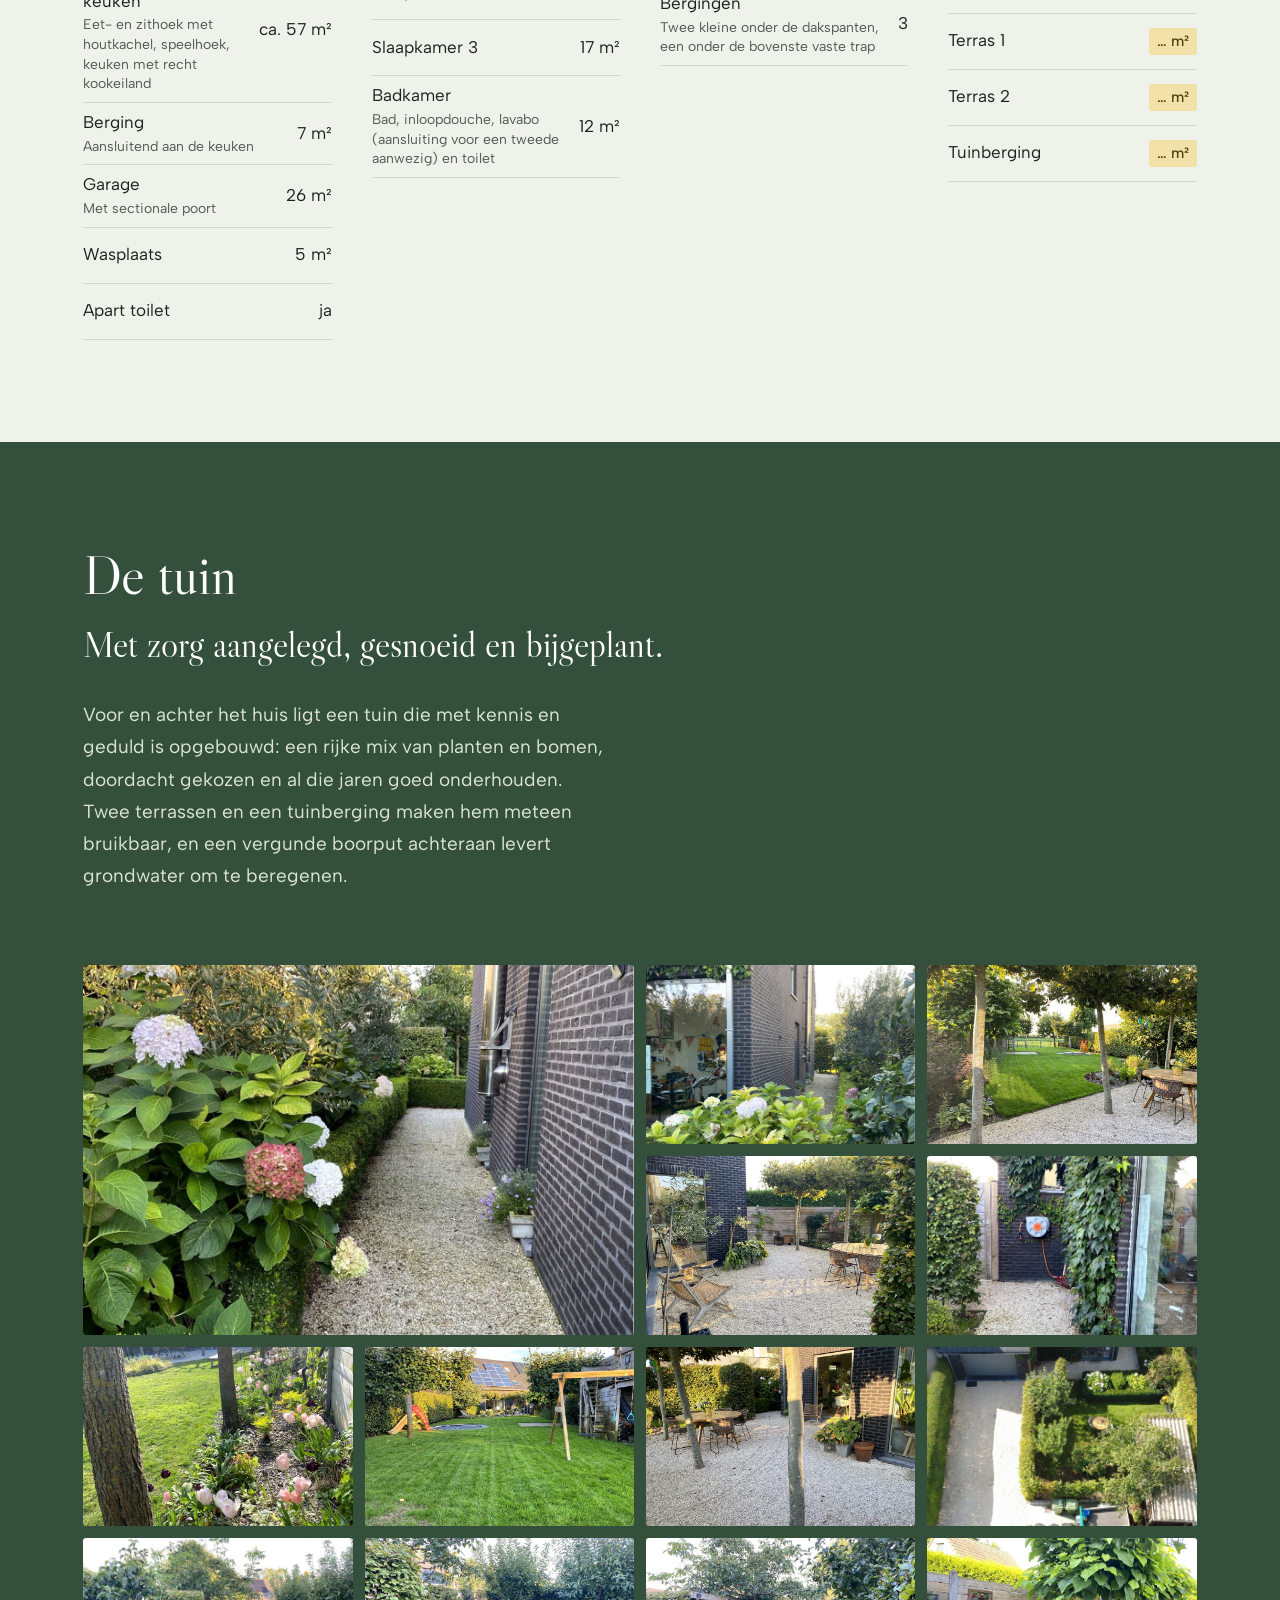
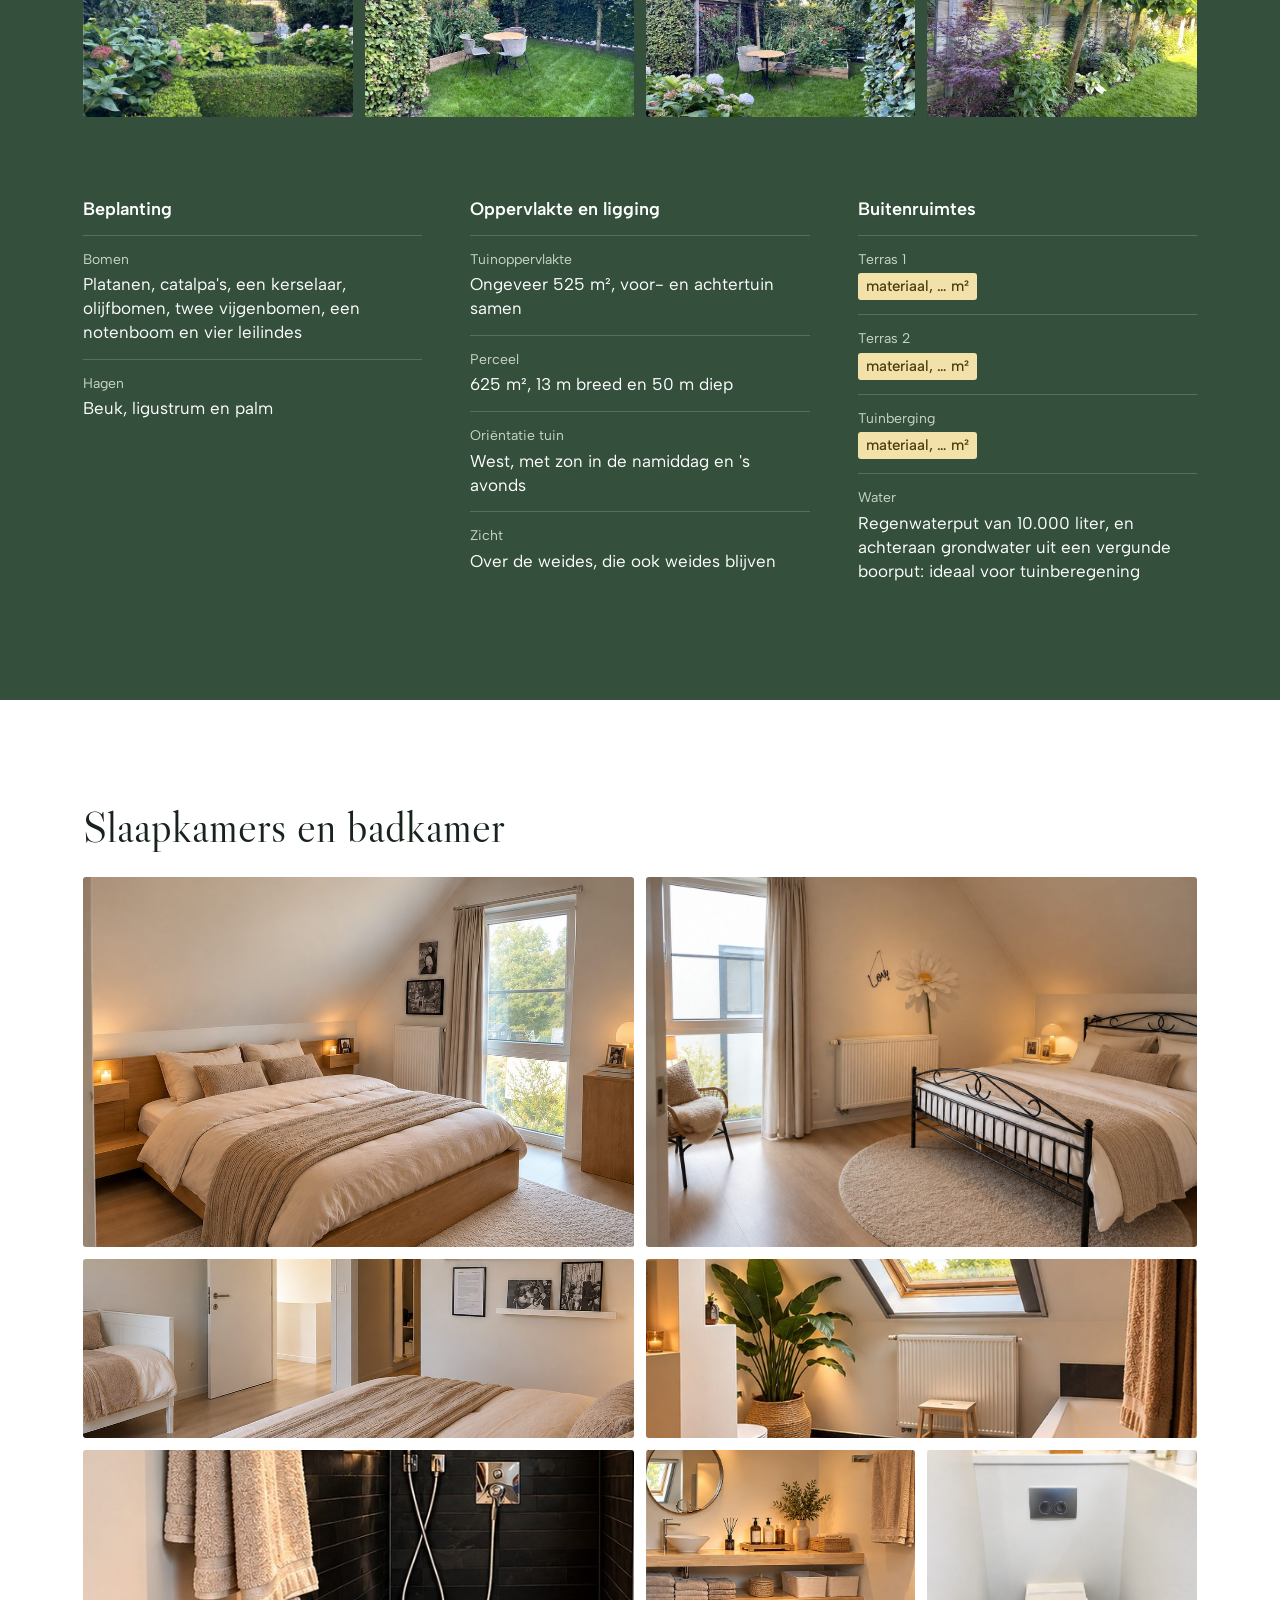
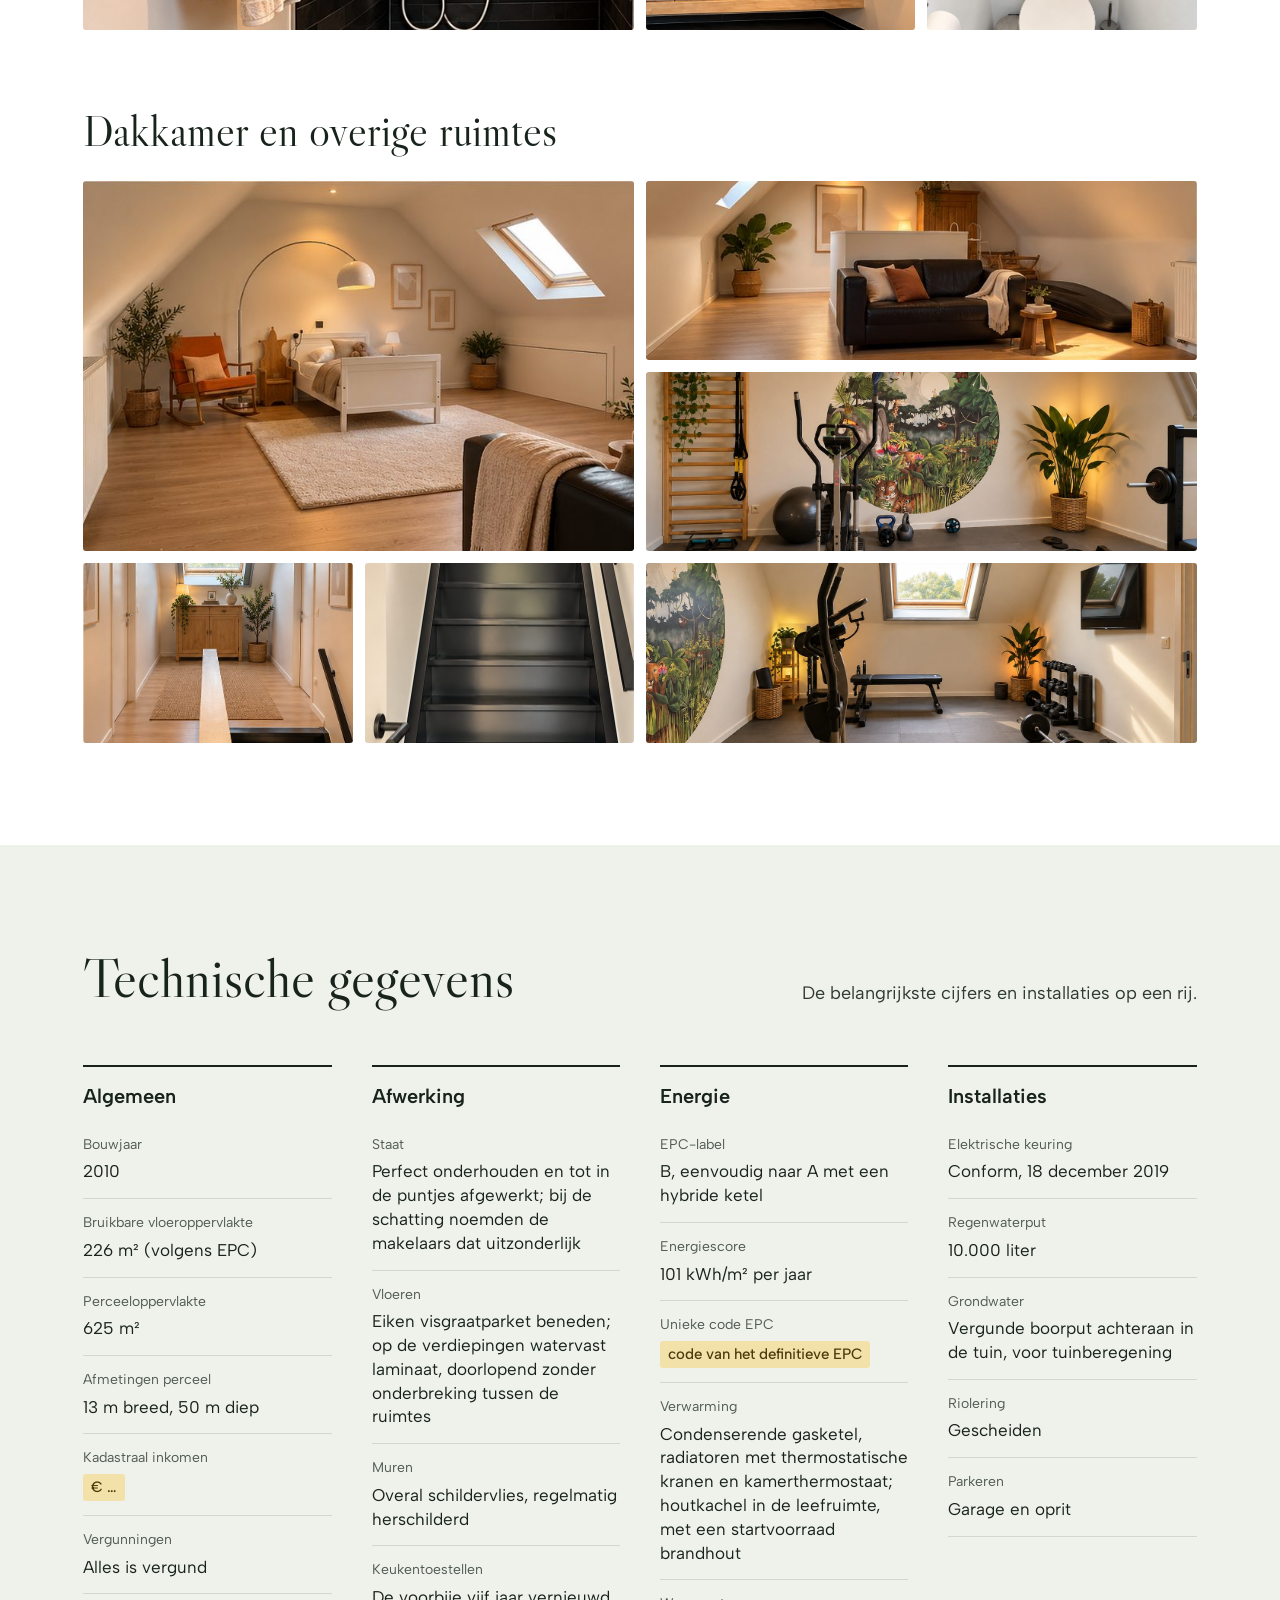
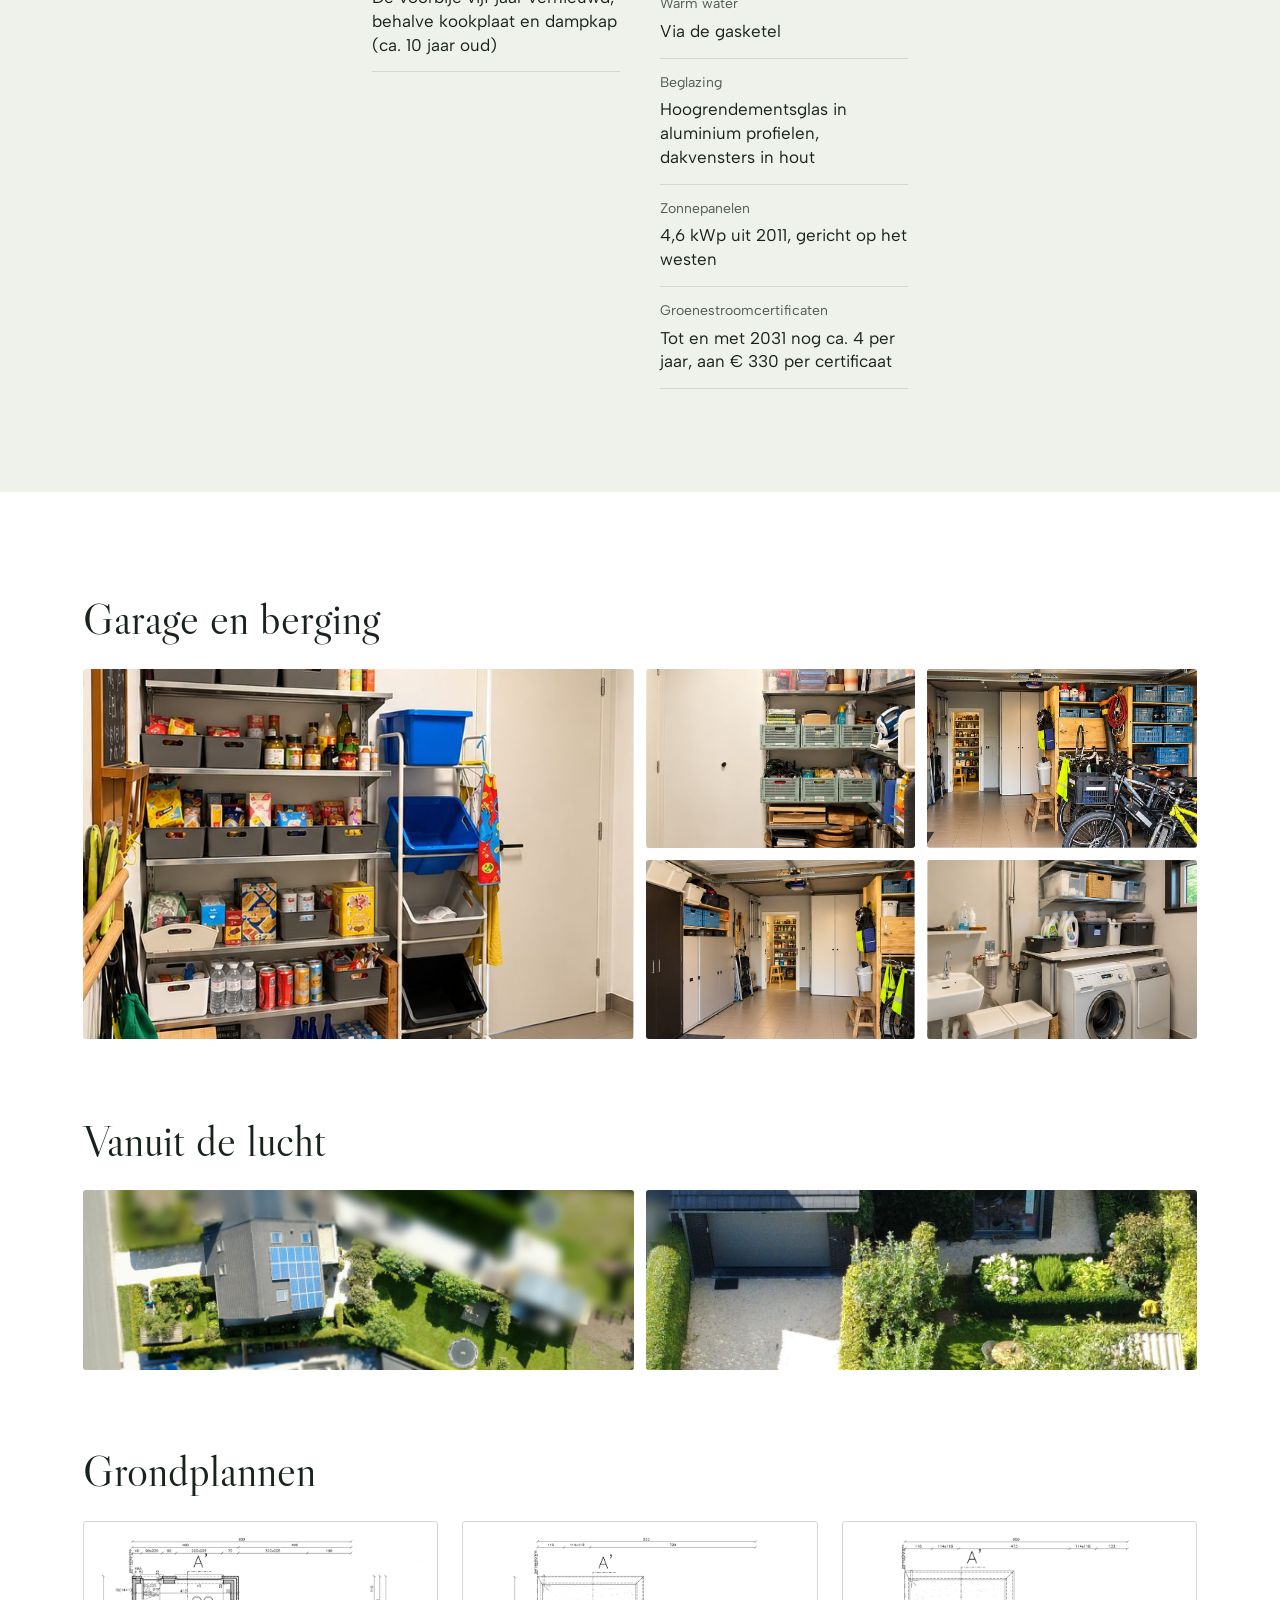
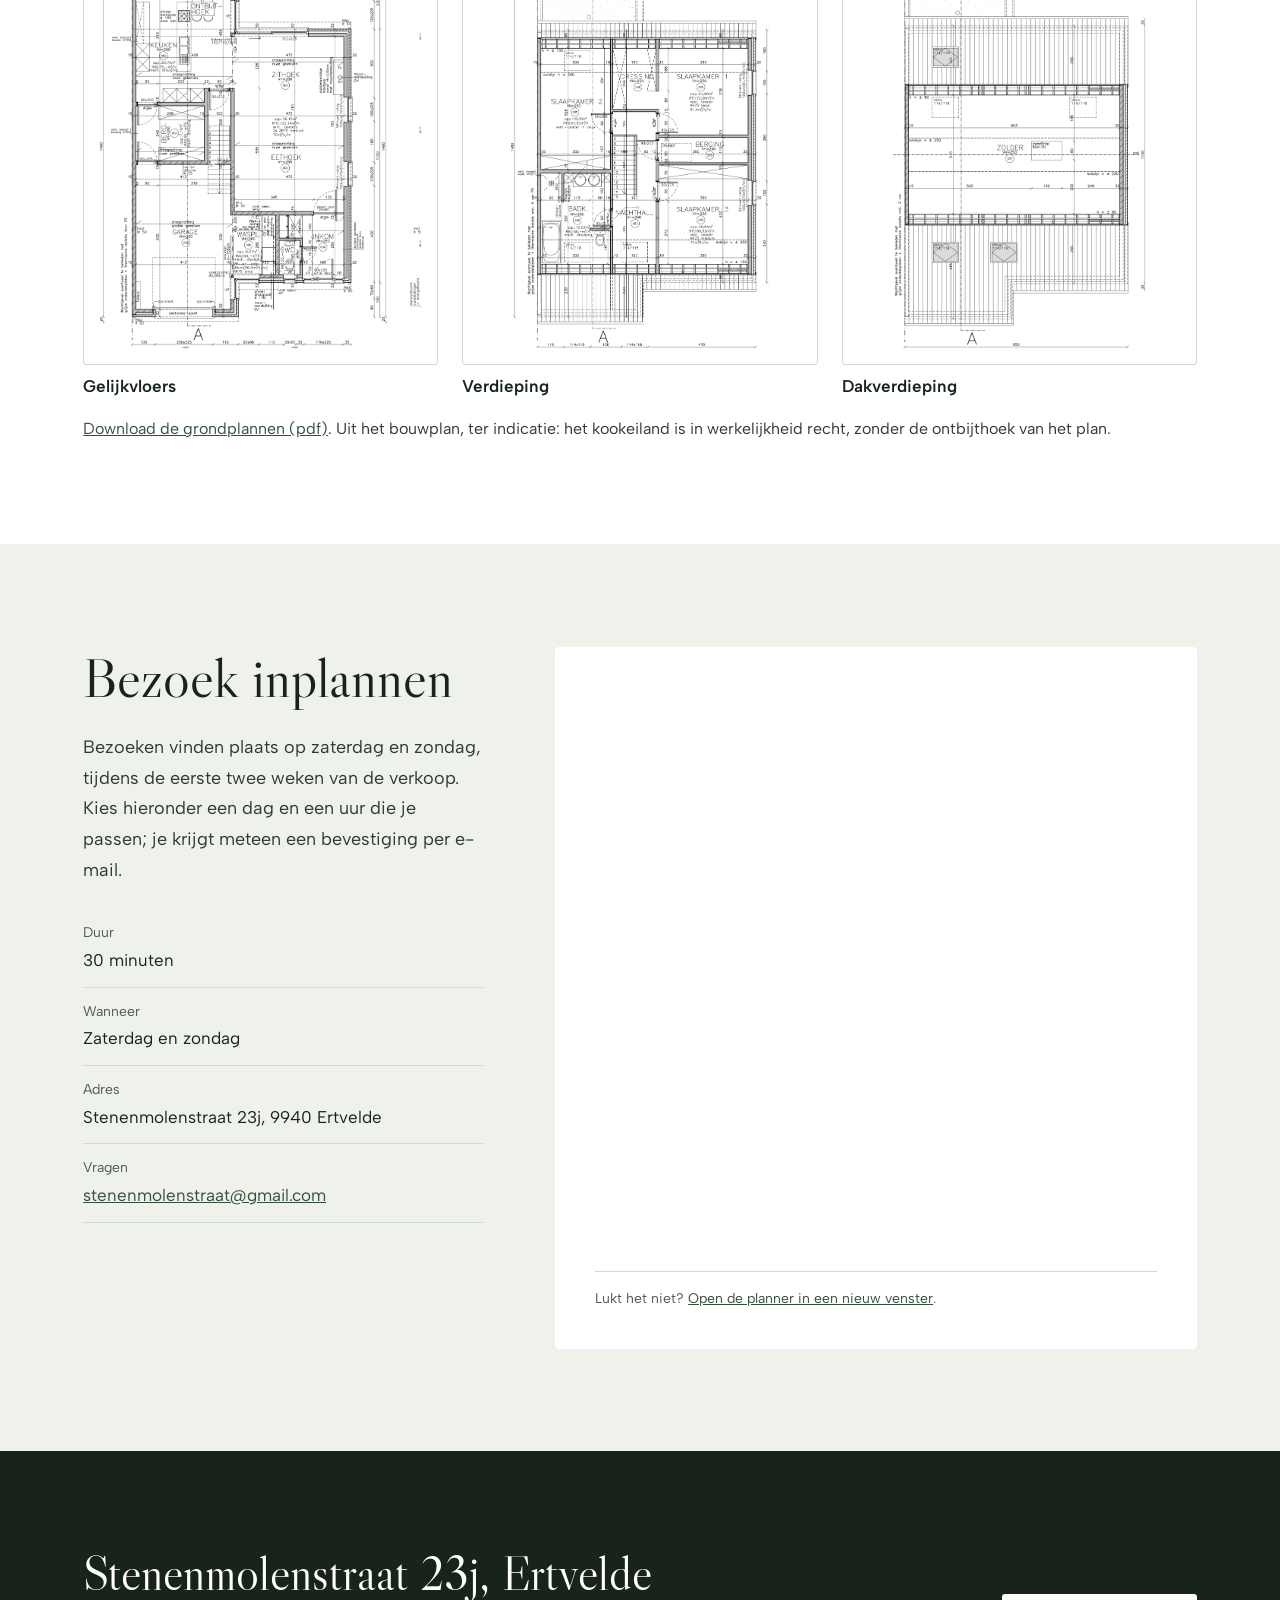
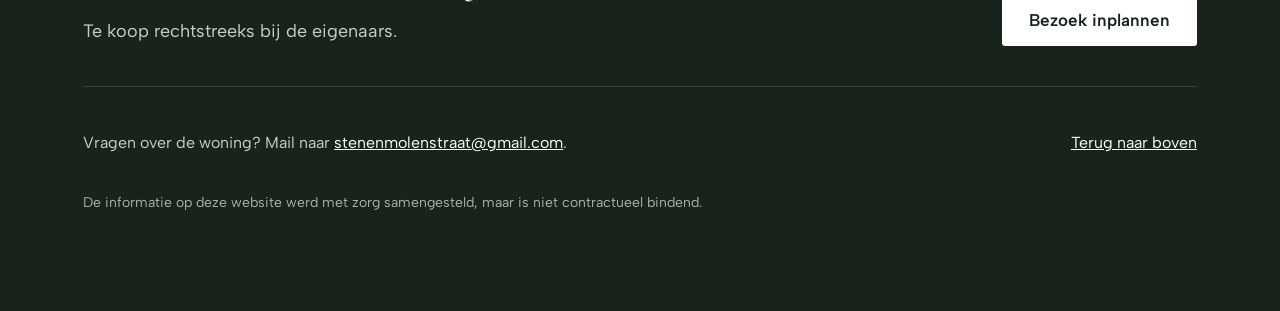
==== commit 085e6a4a: "Bouwjaar 2010, zonnepanelen en certificaten, schildervlies, kamer van mama - Bouwjaar 2010; geen nad" ====
--- a/v1/index.html
+++ b/v1/index.html
@@ -9,7 +9,7 @@
 <meta name="robots" content="noindex">
 <meta property="og:type" content="website">
 <meta property="og:title" content="Te koop: halfopen woning in Ertvelde">
-<meta property="og:description" content="Stenenmolenstraat 23j. Uitzicht over de weides, een tuin die twintig jaar met zorg werd aangelegd. Plan je bezoek online.">
+<meta property="og:description" content="Stenenmolenstraat 23j. Uitzicht over de weides, een tuin die met zorg werd aangelegd. Plan je bezoek online.">
 <meta property="og:image" content="media/deelbeeld.jpg">
 <link rel="preconnect" href="https://fonts.googleapis.com">
 <link rel="preconnect" href="https://fonts.gstatic.com" crossorigin>
@@ -337,11 +337,12 @@
   <div class="wrap woning">
     <div class="woning-text">
       <h2 id="woning-titel" class="h2">De woning</h2>
-      <p class="lead">Een huis dat bijna twintig jaar met zorg werd bewoond, met een tuin die al die tijd mee is gegroeid.</p>
+      <p class="lead">Dit was lang ons thuis: een huis dat met zorg werd bewoond, perfect onderhouden en tot in de puntjes afgewerkt, met een tuin die mee is gegroeid.</p>
       <div class="body">
         <div class="intro-photo" data-gallery="intro1"><figure class="photo"><a class="zoom" href="media/leefruimte.jpg"><img src="media/leefruimte.jpg" alt="Leefruimte met zithoek en grote ramen" loading="lazy"></a></figure></div>
         <p>Aan de Stenenmolenstraat in Ertvelde, de straat van de beschermde Stenen Molen, staat deze halfopen woning, met uitzicht over de weides. Die weides blijven ook weides. Het gelijkvloers draait rond een grote leefruimte met open keuken en speelhoek, een berging die rechtstreeks aan de keuken grenst en een ruime garage. Beneden ligt eiken visgraatparket, en in de leefruimte staat een houtkachel voor gezellige winteravonden; een startvoorraad brandhout ligt al klaar. De keukentoestellen zijn de voorbije vijf jaar vernieuwd, behalve de kookplaat en de dampkap (zo'n tien jaar oud).</p>
-        <p>Op de verdieping liggen drie ruime slaapkamers, de grootste met een eigen dressing, en een badkamer van 12 m² met bad, inloopdouche en lavabo; de aansluiting voor een tweede lavabo is er al. Daarboven ligt de dakkamer met dakramen, de vierde slaapkamer, met drie kleine bergingen: twee onder de dakspanten en een onder de bovenste vaste trap. Op de verdiepingen ligt watervast laminaat dat zonder onderbreking doorloopt van ruimte tot ruimte. Alle ruimtes zijn bekleed met schilderdoek en professioneel geschilderd.</p>
+        <p>Op de verdieping liggen drie ruime slaapkamers, de grootste met een eigen dressing, en een badkamer van 12 m² met bad, inloopdouche en lavabo; de aansluiting voor een tweede lavabo is er al. Daarboven ligt de dakkamer met dakramen, de vierde slaapkamer, met drie kleine bergingen: twee onder de dakspanten en een onder de bovenste vaste trap. Op de verdiepingen ligt watervast laminaat dat zonder onderbreking doorloopt van ruimte tot ruimte. Alle ruimtes zijn bekleed met schildervlies en worden regelmatig herschilderd.</p>
+        <p>Het huis is altijd perfect onderhouden, en de afwerking is tot in de puntjes verzorgd. Bij de schatting haalden de makelaars dat zelf aan als uitzonderlijk.</p>
         <p>Buiten wacht het echte visitekaartje: een voortuin en een tuin achteraan, doordacht aangelegd en al die jaren zorgvuldig onderhouden, met een grote variatie aan planten en bomen. Twee terrassen en een tuinberging maken het plaatje compleet. Achteraan in de tuin is er grondwater uit een vergunde boorput, ideaal voor tuinberegening.</p>
         <div class="intro-photo intro-photo--tall" data-gallery="intro2"><figure class="photo"><a class="zoom" href="media/drone-tuin.jpg"><img src="media/drone-tuin.jpg" alt="De woning en de tuin achteraan, van boven" loading="lazy" style="object-position:50% 45%"></a></figure></div>
       </div>
@@ -428,7 +429,7 @@
     <div class="tuin-head">
       <div class="tuin-intro">
         <h2 id="tuin-titel" class="h2">De tuin</h2>
-        <p class="lead">Twintig jaar aangelegd, gesnoeid en bijgeplant.</p>
+        <p class="lead">Met zorg aangelegd, gesnoeid en bijgeplant.</p>
       </div>
       <p class="tuin-body">Voor en achter het huis ligt een tuin die met kennis en geduld is opgebouwd: een rijke mix van planten en bomen, doordacht gekozen en al die jaren goed onderhouden. Twee terrassen en een tuinberging maken hem meteen bruikbaar, en een vergunde boorput achteraan levert grondwater om te beregenen.</p>
     </div>
@@ -462,7 +463,7 @@
       <div>
         <h3>Oppervlakte en ligging</h3>
         <dl>
-          <div class="kv"><dt>Tuinoppervlakte</dt><dd>Ongeveer 481 m²</dd></div>
+          <div class="kv"><dt>Tuinoppervlakte</dt><dd>Ongeveer 525 m², voor- en achtertuin samen</dd></div>
           <div class="kv"><dt>Perceel</dt><dd>625 m², 13 m breed en 50 m diep</dd></div>
           <div class="kv"><dt>Oriëntatie tuin</dt><dd>West, met zon in de namiddag en 's avonds</dd></div>
           <div class="kv"><dt>Zicht</dt><dd>Over de weides, die ook weides blijven</dd></div>
@@ -487,6 +488,7 @@
       <div class="photo-head"><h2 class="photo-title">Slaapkamers en badkamer</h2></div>
       <div class="gallery" data-gallery="g1">
         <figure class="photo photo--big"><a class="zoom" href="media/slaapkamer-2.jpg"><img src="media/slaapkamer-2.jpg" alt="Slaapkamer met raam" loading="lazy"></a></figure>
+        <figure class="photo photo--big"><a class="zoom" href="media/slaapkamer.jpg"><img src="media/slaapkamer.jpg" alt="Slaapkamer met smeedijzeren bed" loading="lazy"></a></figure>
         <figure class="photo photo--wide"><a class="zoom" href="media/slaapkamer-3.jpg"><img src="media/slaapkamer-3.jpg" alt="Slaapkamer met zicht op de gang" loading="lazy"></a></figure>
         <figure class="photo photo--wide"><a class="zoom" href="media/badkamer-2.jpg"><img src="media/badkamer-2.jpg" alt="Badkamer met dakraam" loading="lazy"></a></figure>
         <figure class="photo photo--wide"><a class="zoom" href="media/badkamer-douche.jpg"><img src="media/badkamer-douche.jpg" alt="Inloopdouche" loading="lazy"></a></figure>
@@ -512,19 +514,27 @@
   <div class="wrap">
     <div class="section-head">
       <h2 id="technisch-titel" class="h2">Technische gegevens</h2>
-      <p>De belangrijkste cijfers, installaties en attesten op een rij.</p>
+      <p>De belangrijkste cijfers en installaties op een rij.</p>
     </div>
     <div class="cols-4">
       <div>
-        <h3 class="col-title col-title--top">Algemeen en afwerking</h3>
+        <h3 class="col-title col-title--top">Algemeen</h3>
         <dl>
-          <div class="kv"><dt>Bouwjaar</dt><dd>2007</dd></div>
+          <div class="kv"><dt>Bouwjaar</dt><dd>2010</dd></div>
           <div class="kv"><dt>Bruikbare vloeroppervlakte</dt><dd>226 m² (volgens EPC)</dd></div>
           <div class="kv"><dt>Perceeloppervlakte</dt><dd>625 m²</dd></div>
           <div class="kv"><dt>Afmetingen perceel</dt><dd>13 m breed, 50 m diep</dd></div>
           <div class="kv"><dt>Kadastraal inkomen</dt><dd><span class="todo">€ …</span></dd></div>
+          <div class="kv"><dt>Vergunningen</dt><dd>Alles is vergund</dd></div>
+        </dl>
+      </div>
+      <div>
+        <h3 class="col-title col-title--top">Afwerking</h3>
+        <dl>
+          <div class="kv"><dt>Staat</dt><dd>Perfect onderhouden en tot in de puntjes afgewerkt; bij de schatting noemden de makelaars dat uitzonderlijk</dd></div>
           <div class="kv"><dt>Vloeren</dt><dd>Eiken visgraatparket beneden; op de verdiepingen watervast laminaat, doorlopend zonder onderbreking tussen de ruimtes</dd></div>
-          <div class="kv"><dt>Muren</dt><dd>Overal schilderdoek, professioneel geschilderd</dd></div>
+          <div class="kv"><dt>Muren</dt><dd>Overal schildervlies, regelmatig herschilderd</dd></div>
+          <div class="kv"><dt>Keukentoestellen</dt><dd>De voorbije vijf jaar vernieuwd, behalve kookplaat en dampkap (ca. 10 jaar oud)</dd></div>
         </dl>
       </div>
       <div>
@@ -536,33 +546,18 @@
           <div class="kv"><dt>Verwarming</dt><dd>Condenserende gasketel, radiatoren met thermostatische kranen en kamerthermostaat; houtkachel in de leefruimte, met een startvoorraad brandhout</dd></div>
           <div class="kv"><dt>Warm water</dt><dd>Via de gasketel</dd></div>
           <div class="kv"><dt>Beglazing</dt><dd>Hoogrendementsglas in aluminium profielen, dakvensters in hout</dd></div>
-          <div class="kv"><dt>Zonnepanelen</dt><dd>4,6 kWp, gericht op het westen</dd></div>
+          <div class="kv"><dt>Zonnepanelen</dt><dd>4,6 kWp uit 2011, gericht op het westen</dd></div>
+          <div class="kv"><dt>Groenestroomcertificaten</dt><dd>Tot en met 2031 nog ca. 4 per jaar, aan € 330 per certificaat</dd></div>
         </dl>
       </div>
       <div>
         <h3 class="col-title col-title--top">Installaties</h3>
         <dl>
           <div class="kv"><dt>Elektrische keuring</dt><dd>Conform, 18 december 2019</dd></div>
-          <div class="kv"><dt>Ventilatie</dt><dd>Systeem C: mechanische afvoer in keuken, badkamer en wasplaats</dd></div>
-          <div class="kv"><dt>Keukentoestellen</dt><dd>De voorbije vijf jaar vernieuwd, behalve kookplaat en dampkap (ca. 10 jaar oud)</dd></div>
           <div class="kv"><dt>Regenwaterput</dt><dd>10.000 liter</dd></div>
           <div class="kv"><dt>Grondwater</dt><dd>Vergunde boorput achteraan in de tuin, voor tuinberegening</dd></div>
           <div class="kv"><dt>Riolering</dt><dd>Gescheiden</dd></div>
           <div class="kv"><dt>Parkeren</dt><dd>Garage en oprit</dd></div>
-        </dl>
-      </div>
-      <div>
-        <h3 class="col-title col-title--top">Stedenbouw en attesten</h3>
-        <dl>
-          <div class="kv"><dt>Stedenbouwkundige bestemming</dt><dd>Woongebied</dd></div>
-          <div class="kv"><dt>Omgevingsvergunning</dt><dd>Ja, alles is vergund</dd></div>
-          <div class="kv"><dt>Dagvaarding of herstelvordering</dt><dd>Nee</dd></div>
-          <div class="kv"><dt>Voorkooprecht</dt><dd>Nee</dd></div>
-          <div class="kv"><dt>Verkavelingsvergunning</dt><dd><span class="todo">ja of nee</span></dd></div>
-          <div class="kv"><dt>Overstromingsgevoeligheid</dt><dd>Niet in overstromingsgebied (P-score A, G-score A)</dd></div>
-          <div class="kv"><dt>Asbestattest</dt><dd>Niet vereist (bouwjaar 2007)</dd></div>
-          <div class="kv"><dt>Bodemattest</dt><dd><span class="todo">datum</span></dd></div>
-          <div class="kv"><dt>Onroerend erfgoed</dt><dd>Binnen het beschermd dorpsgezicht rond de Stenen Molen (1986)</dd></div>
         </dl>
       </div>
     </div>
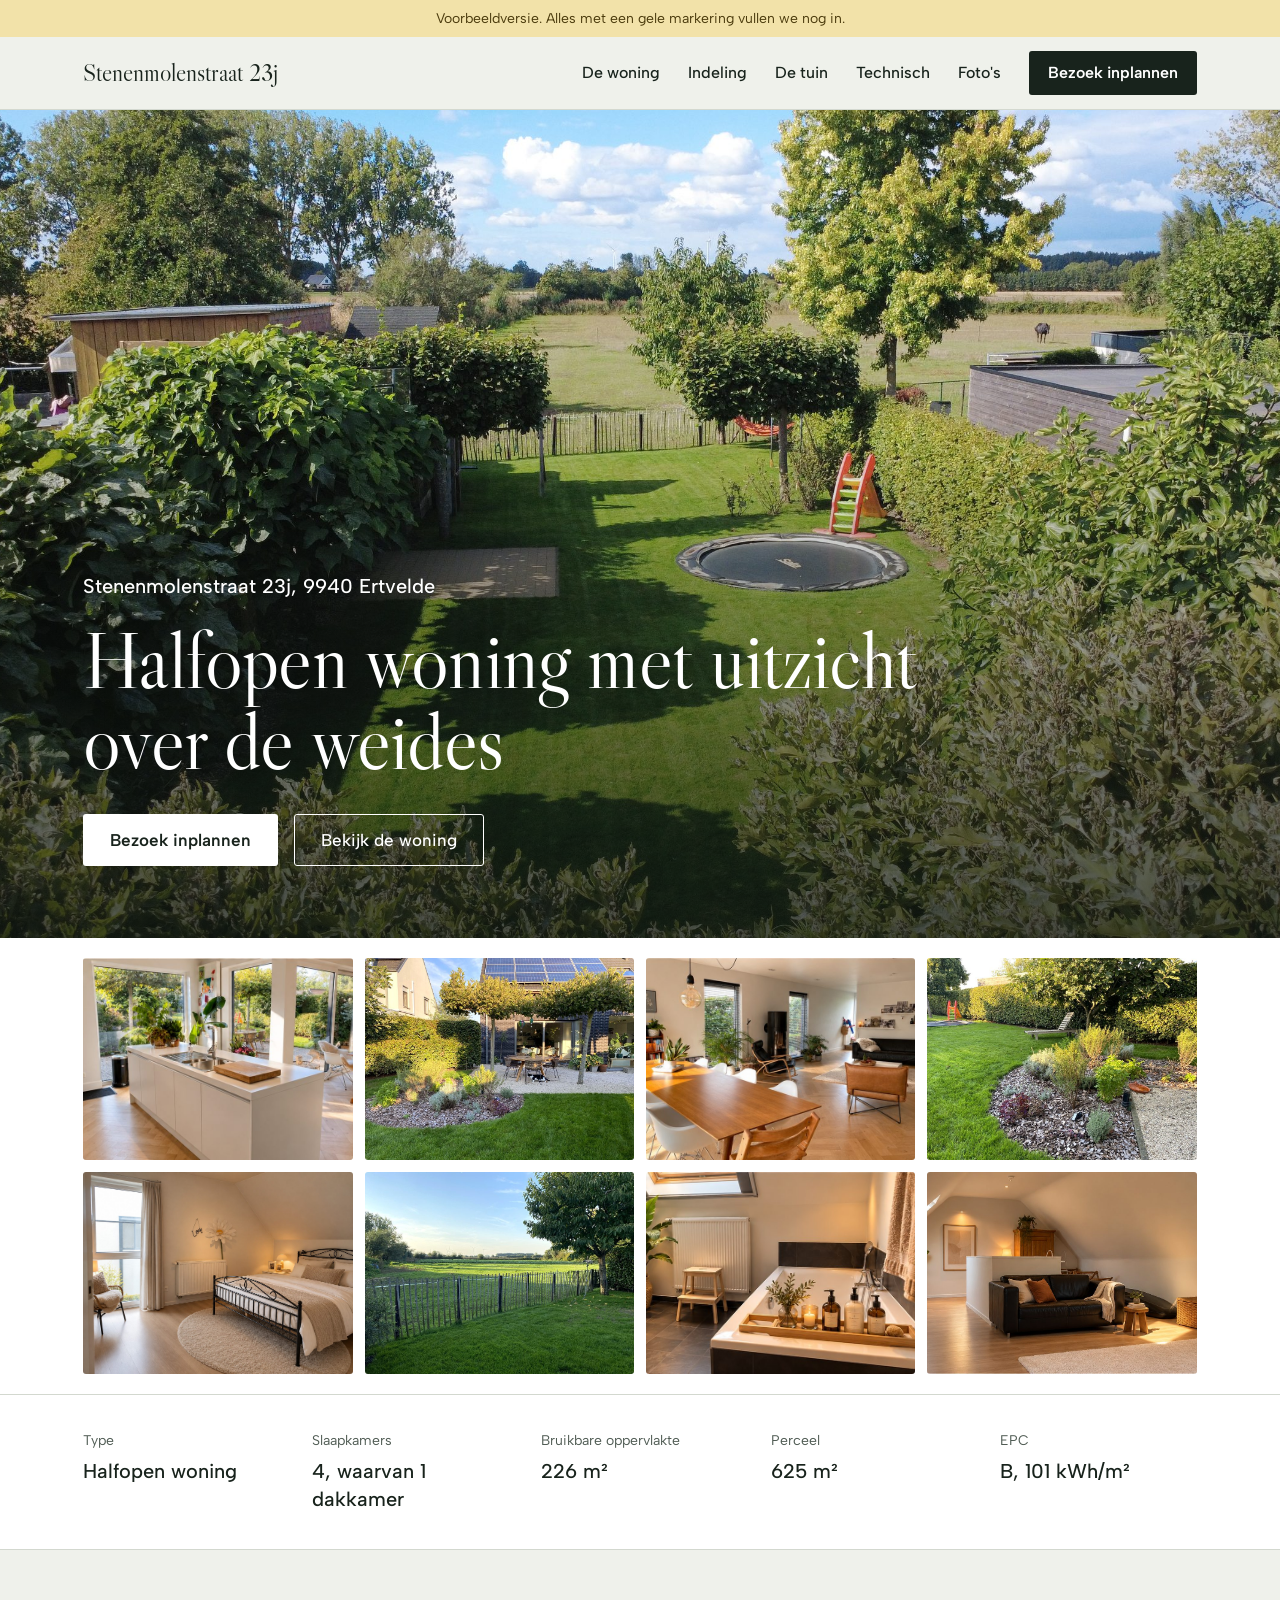
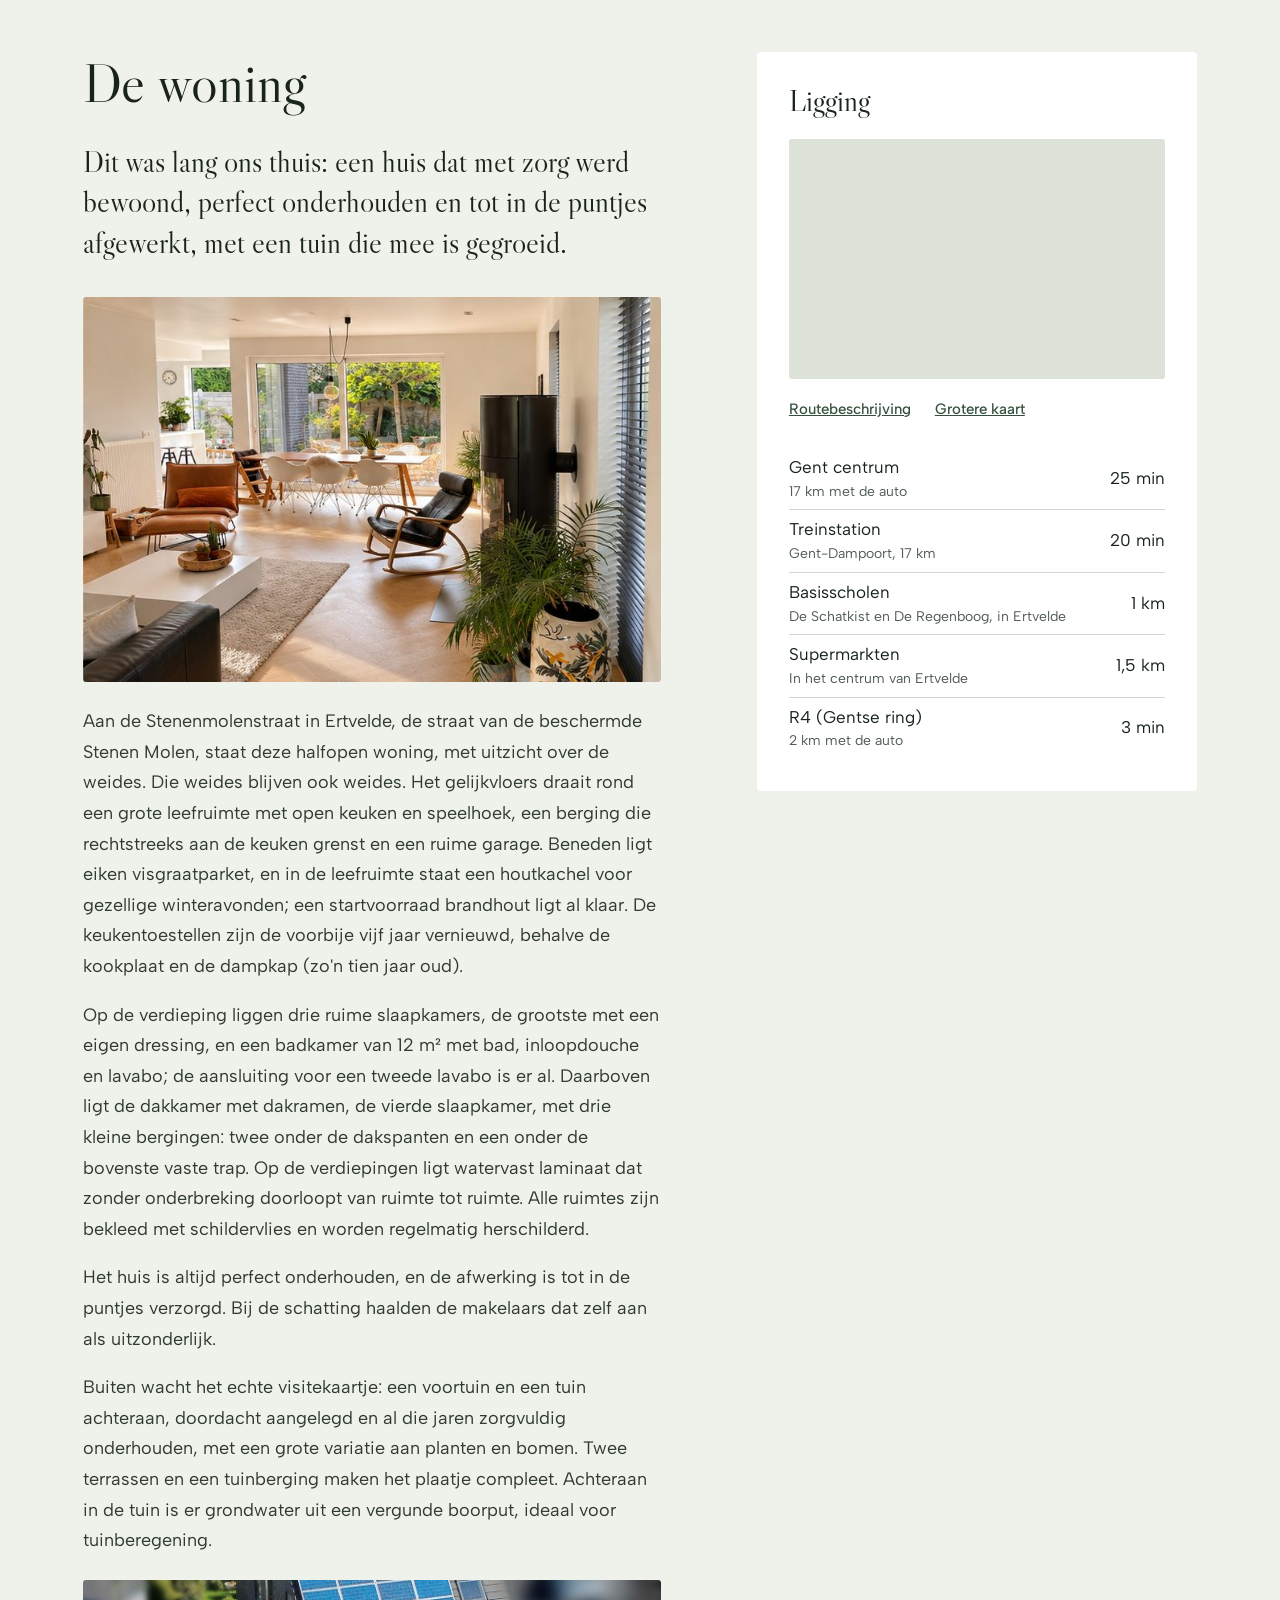
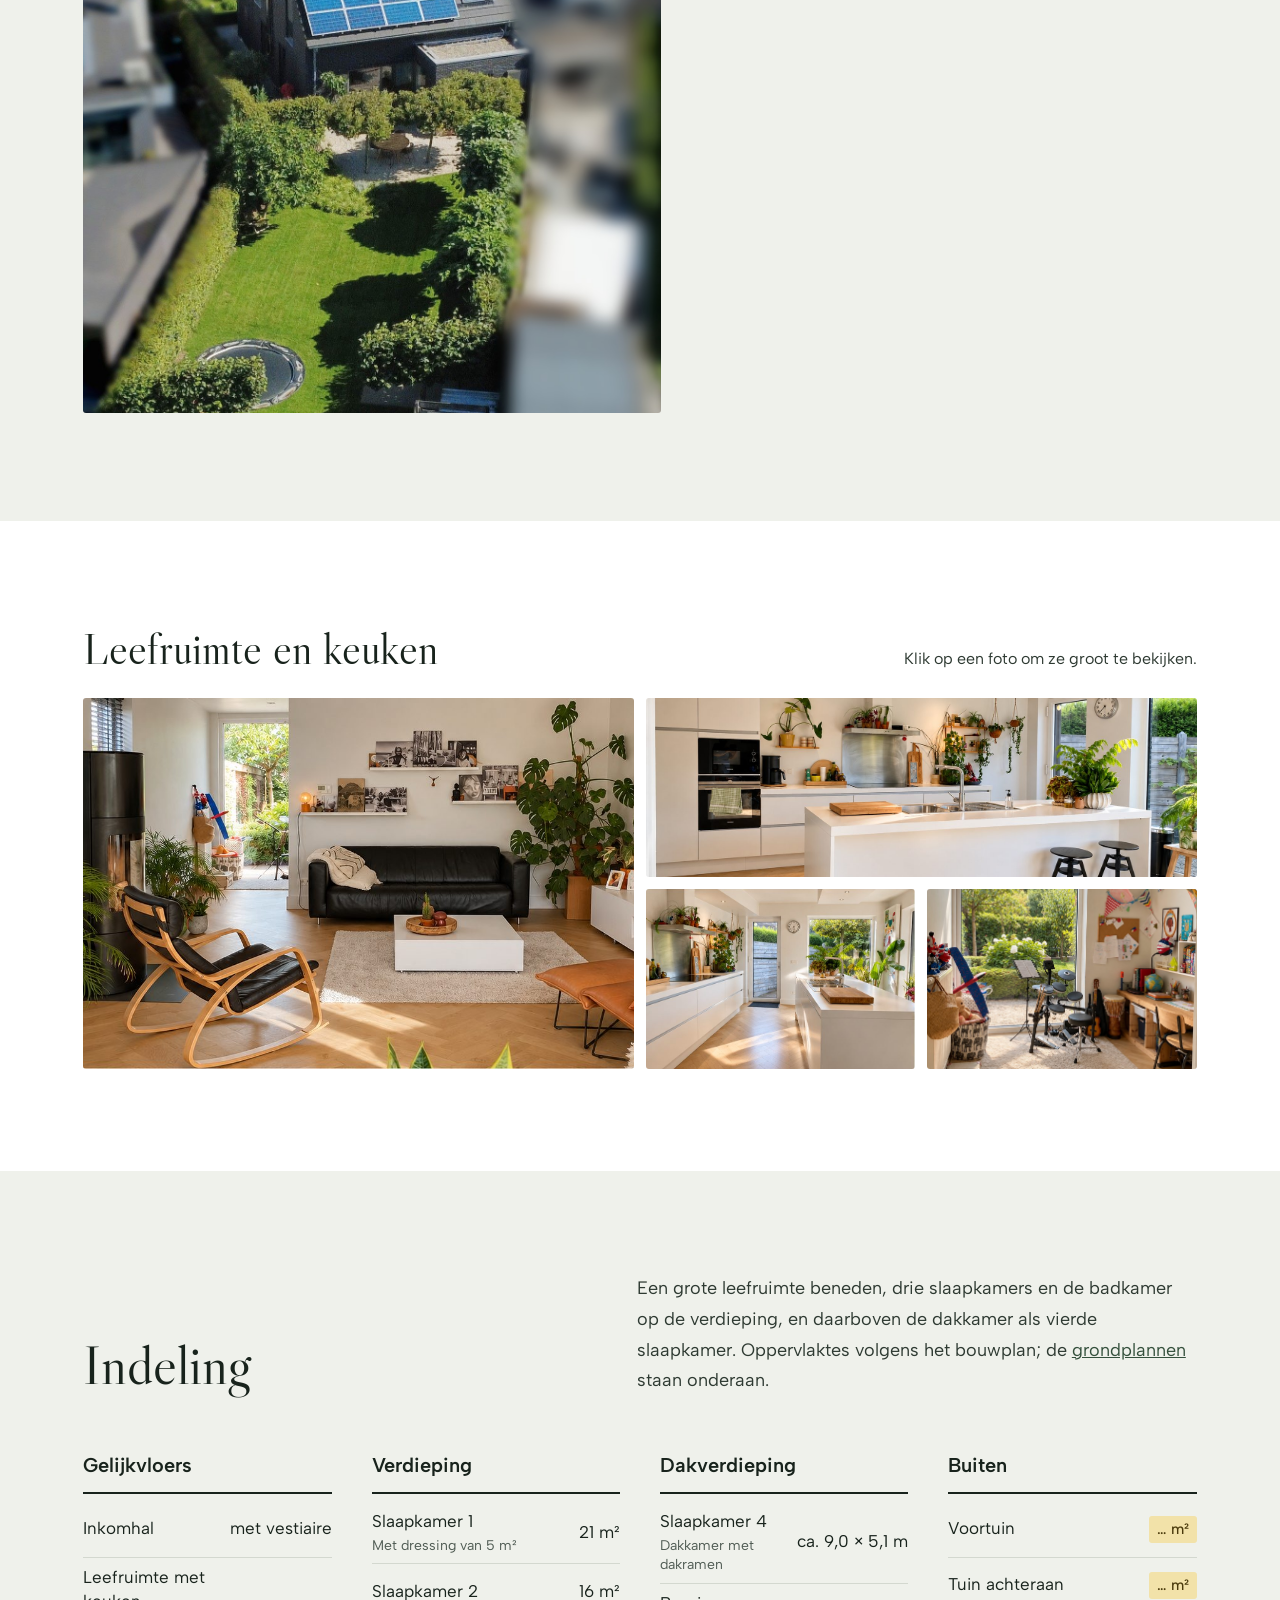
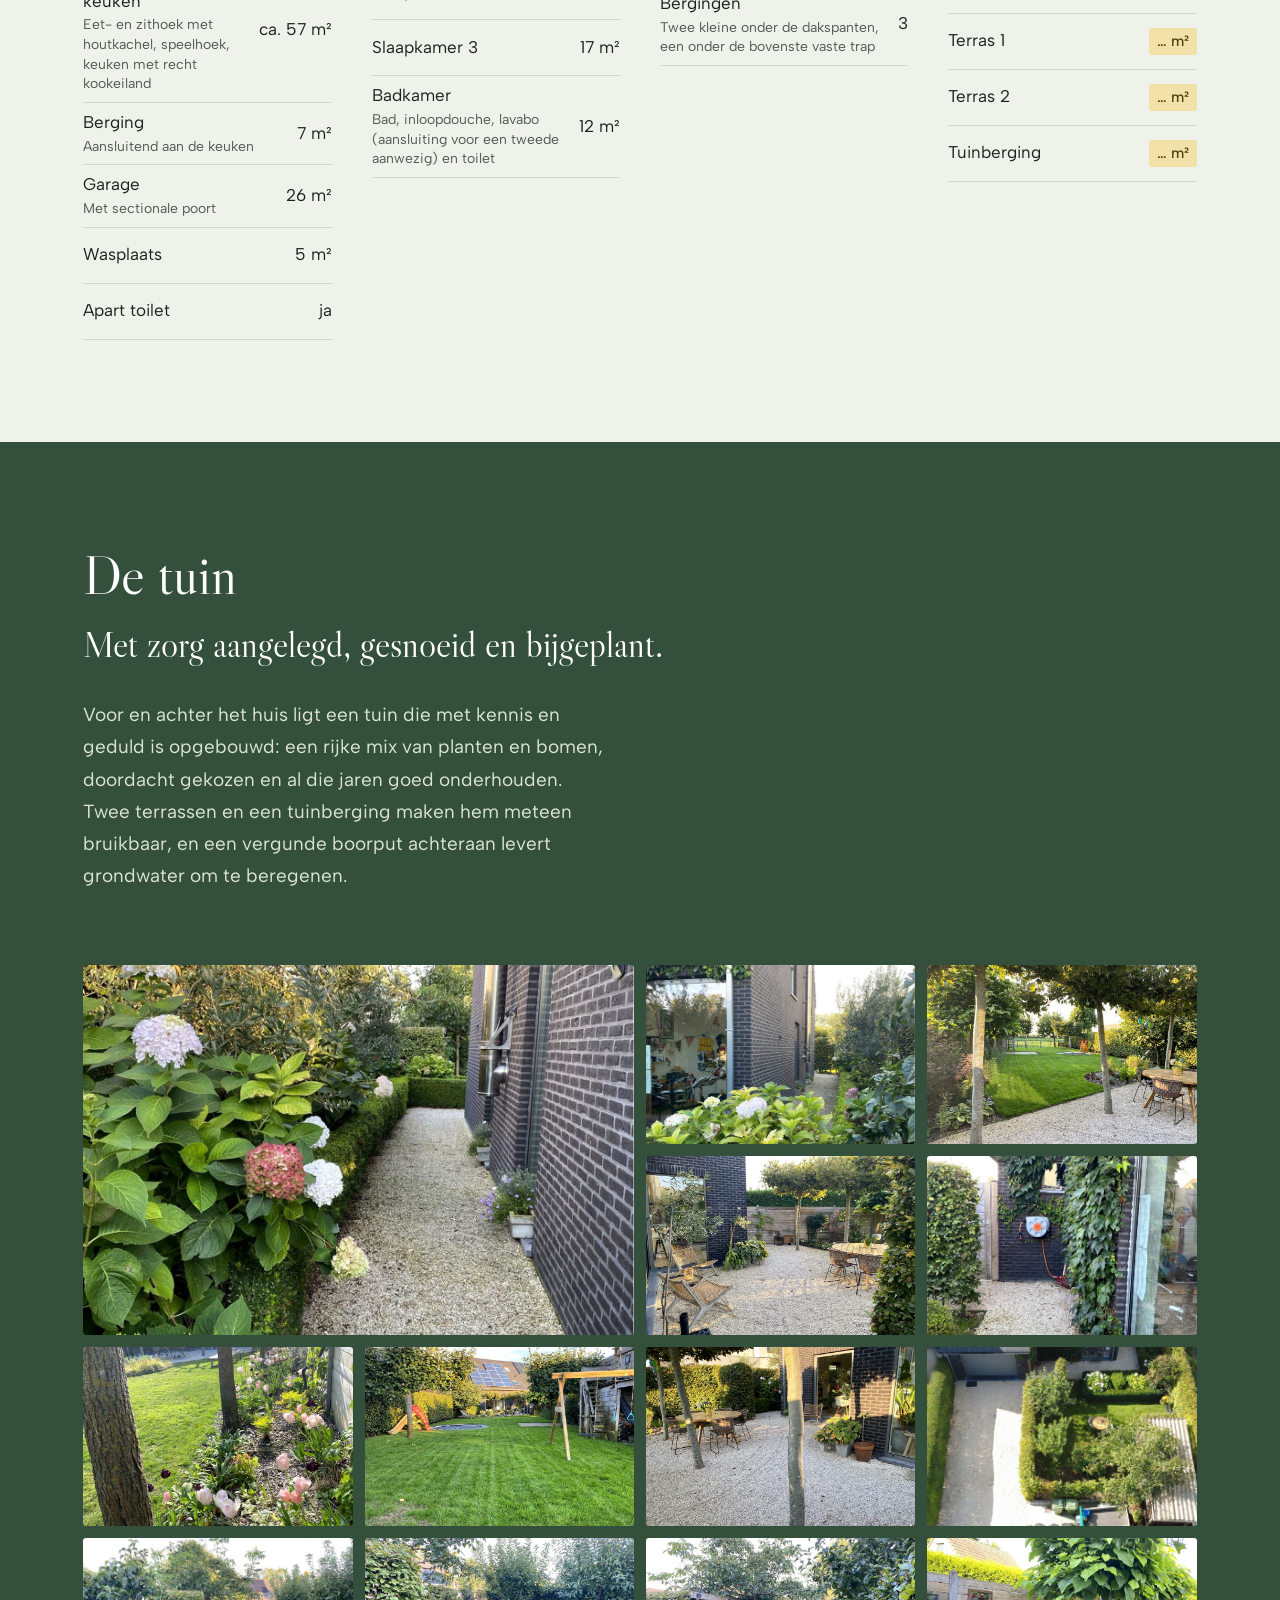
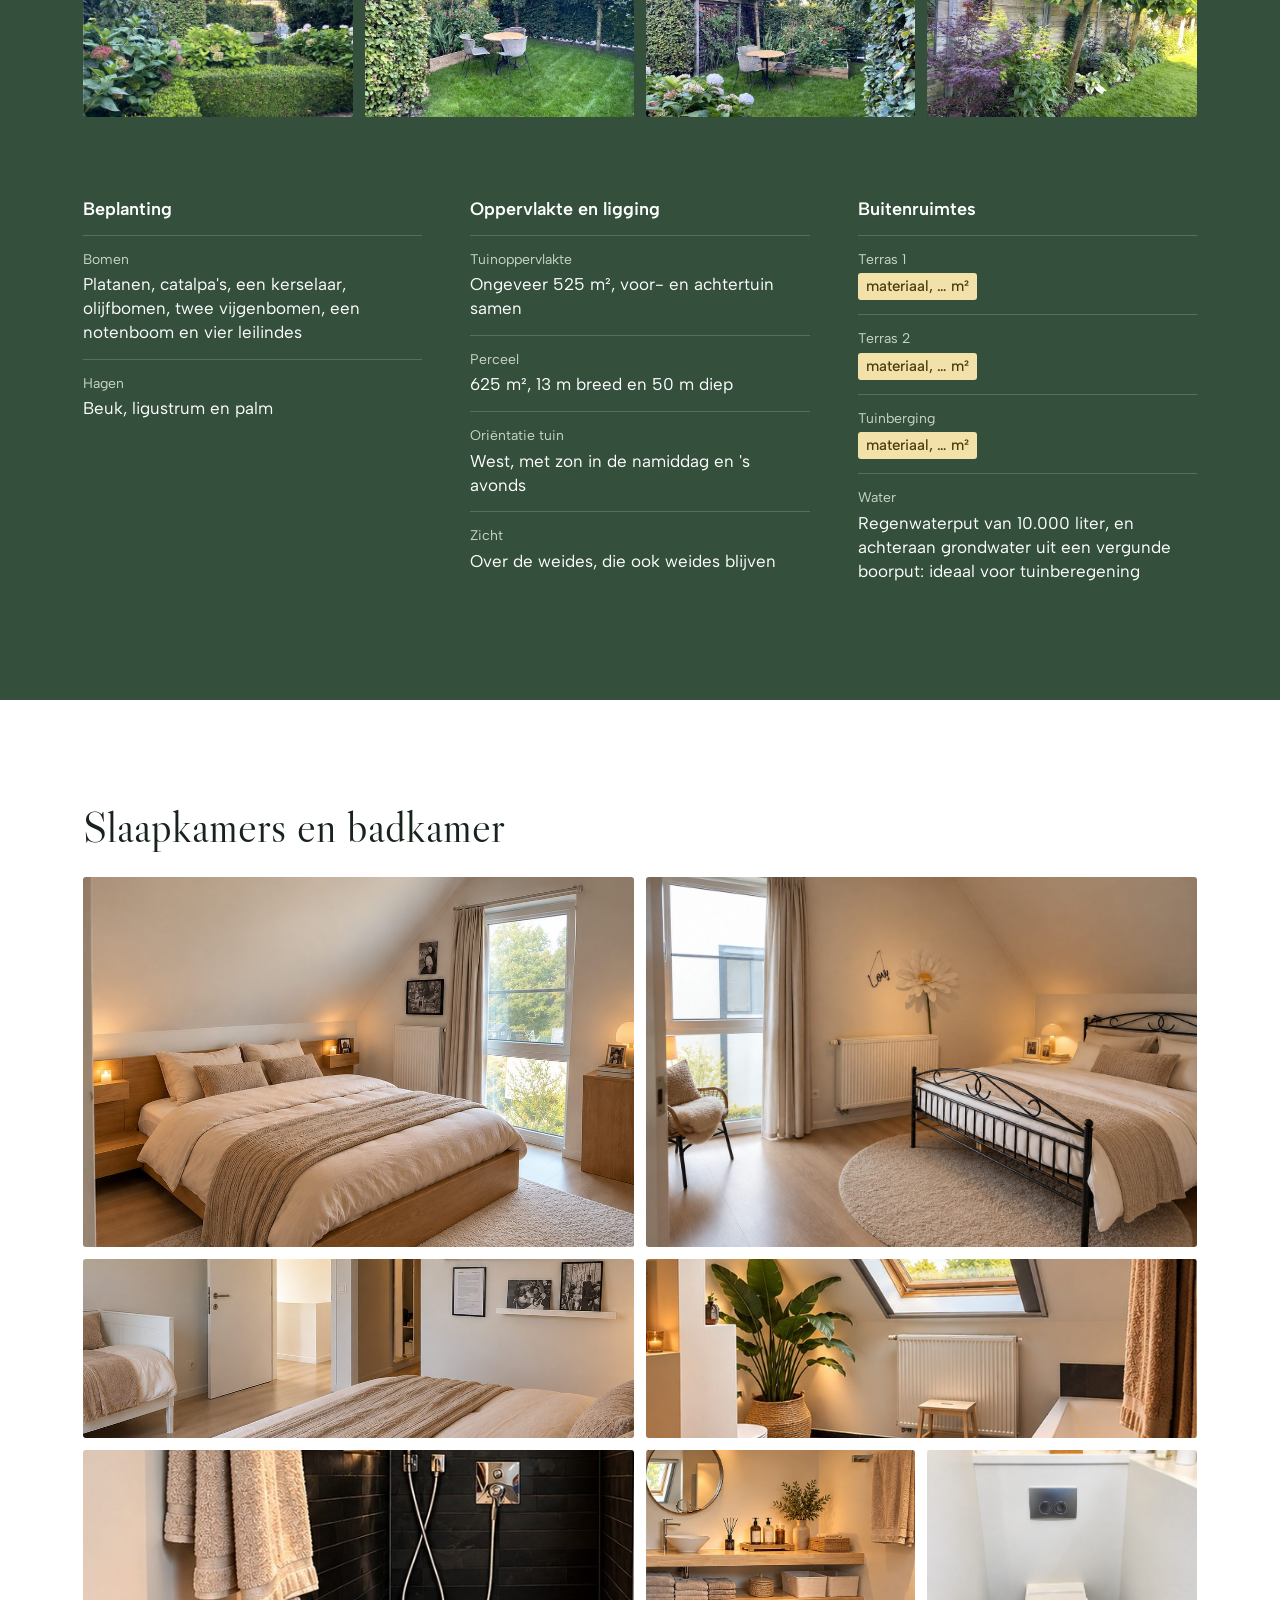
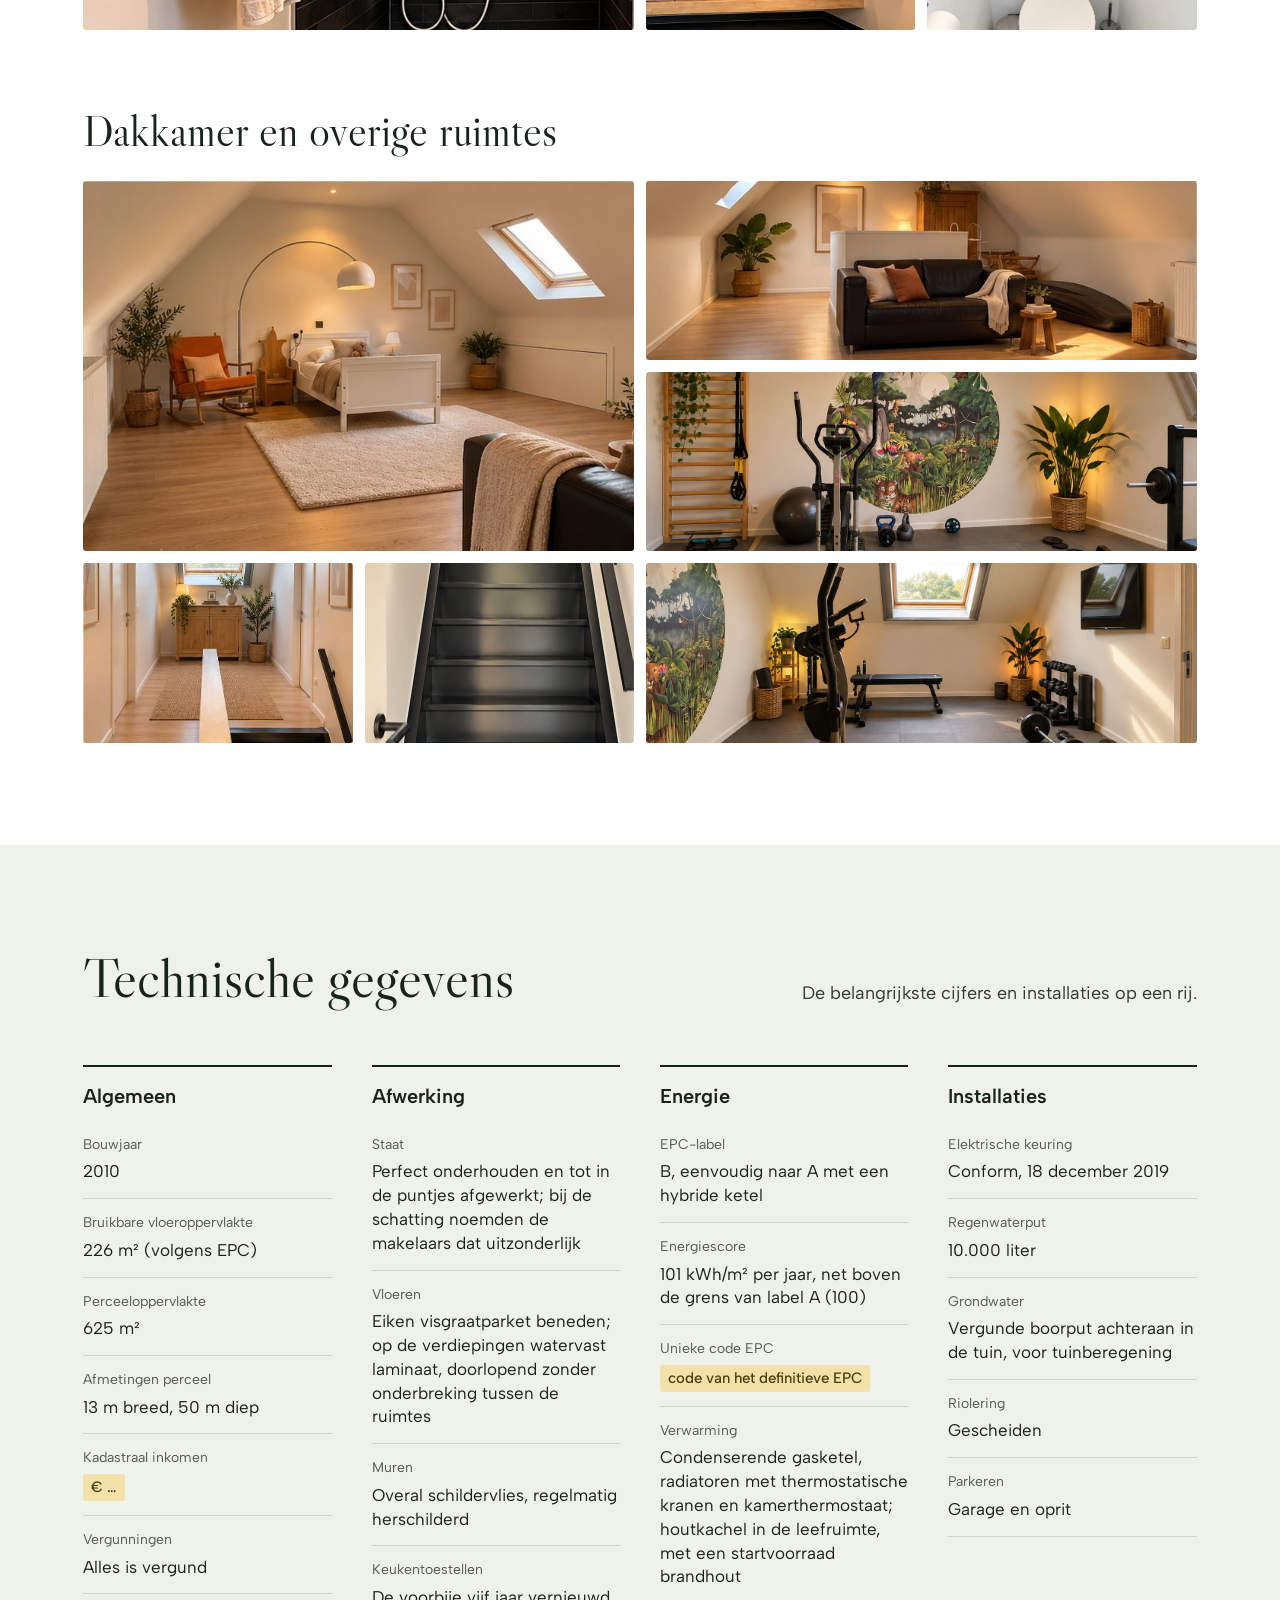
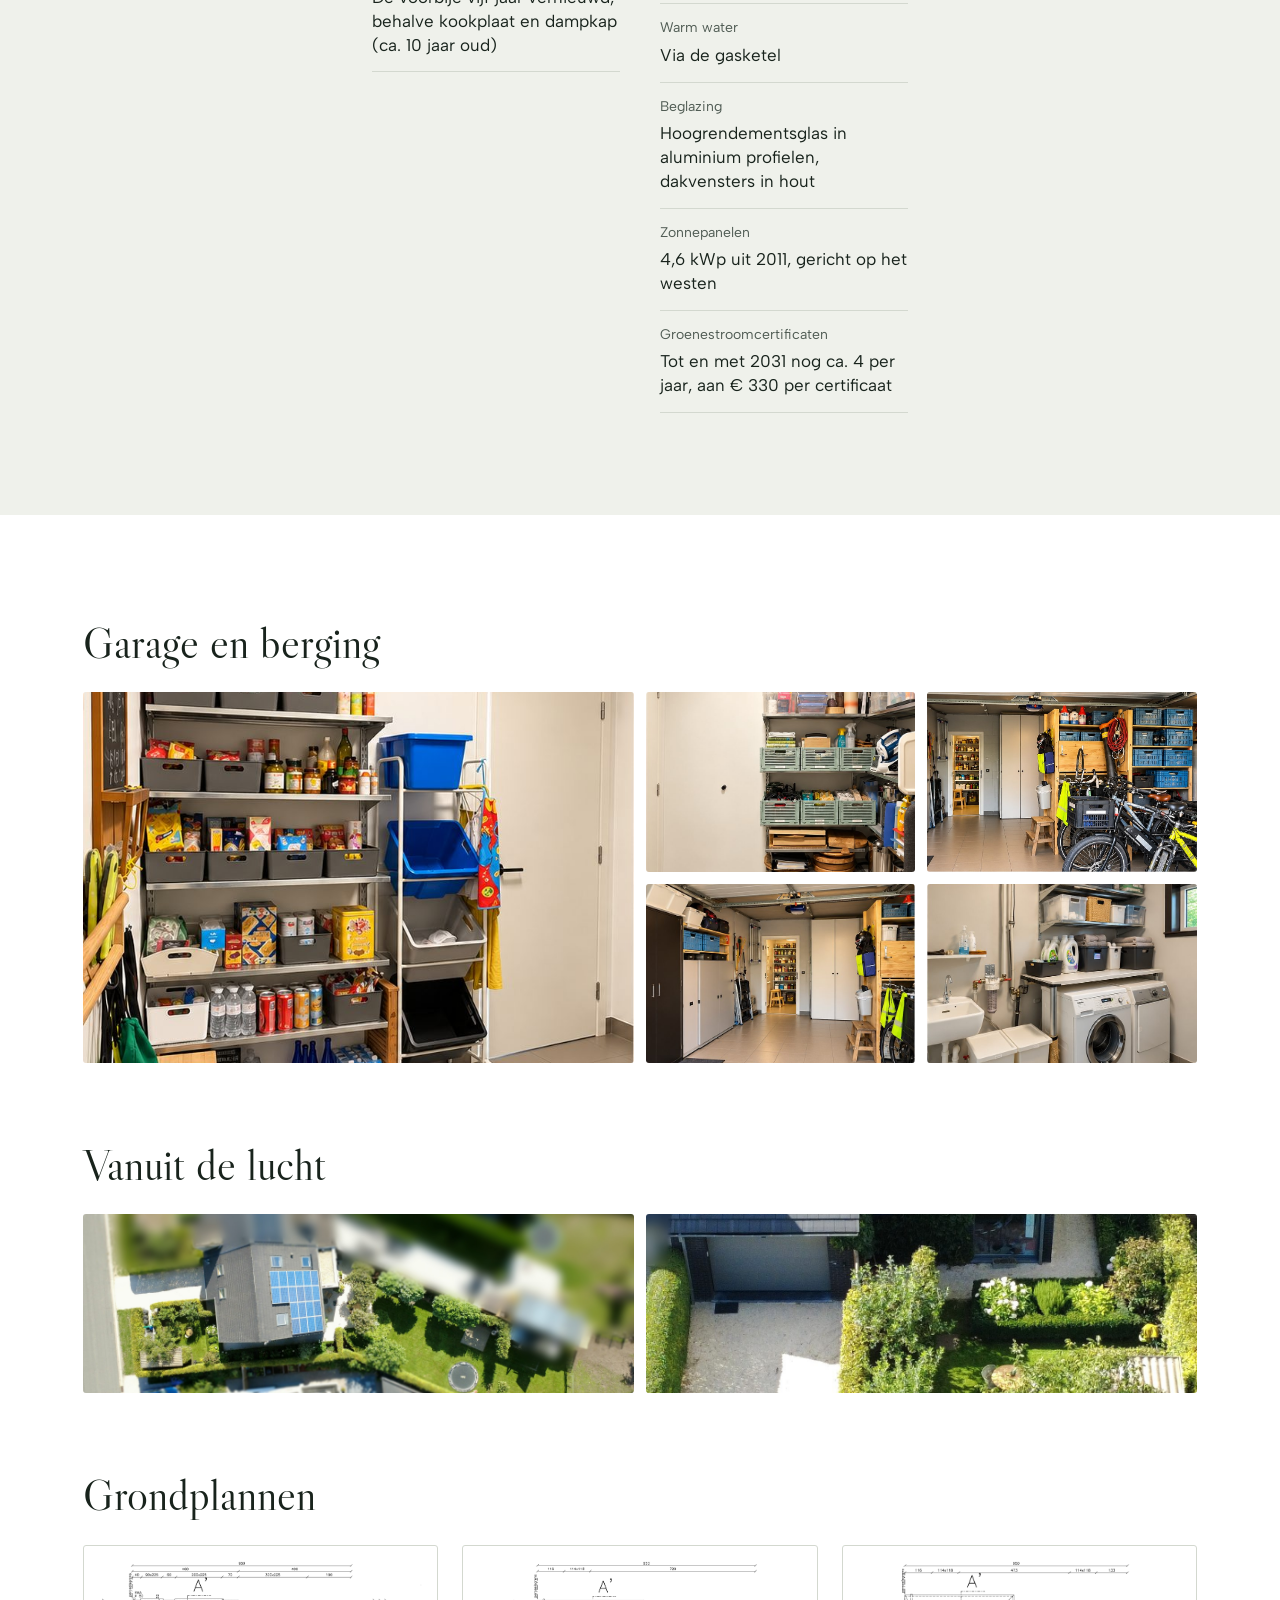
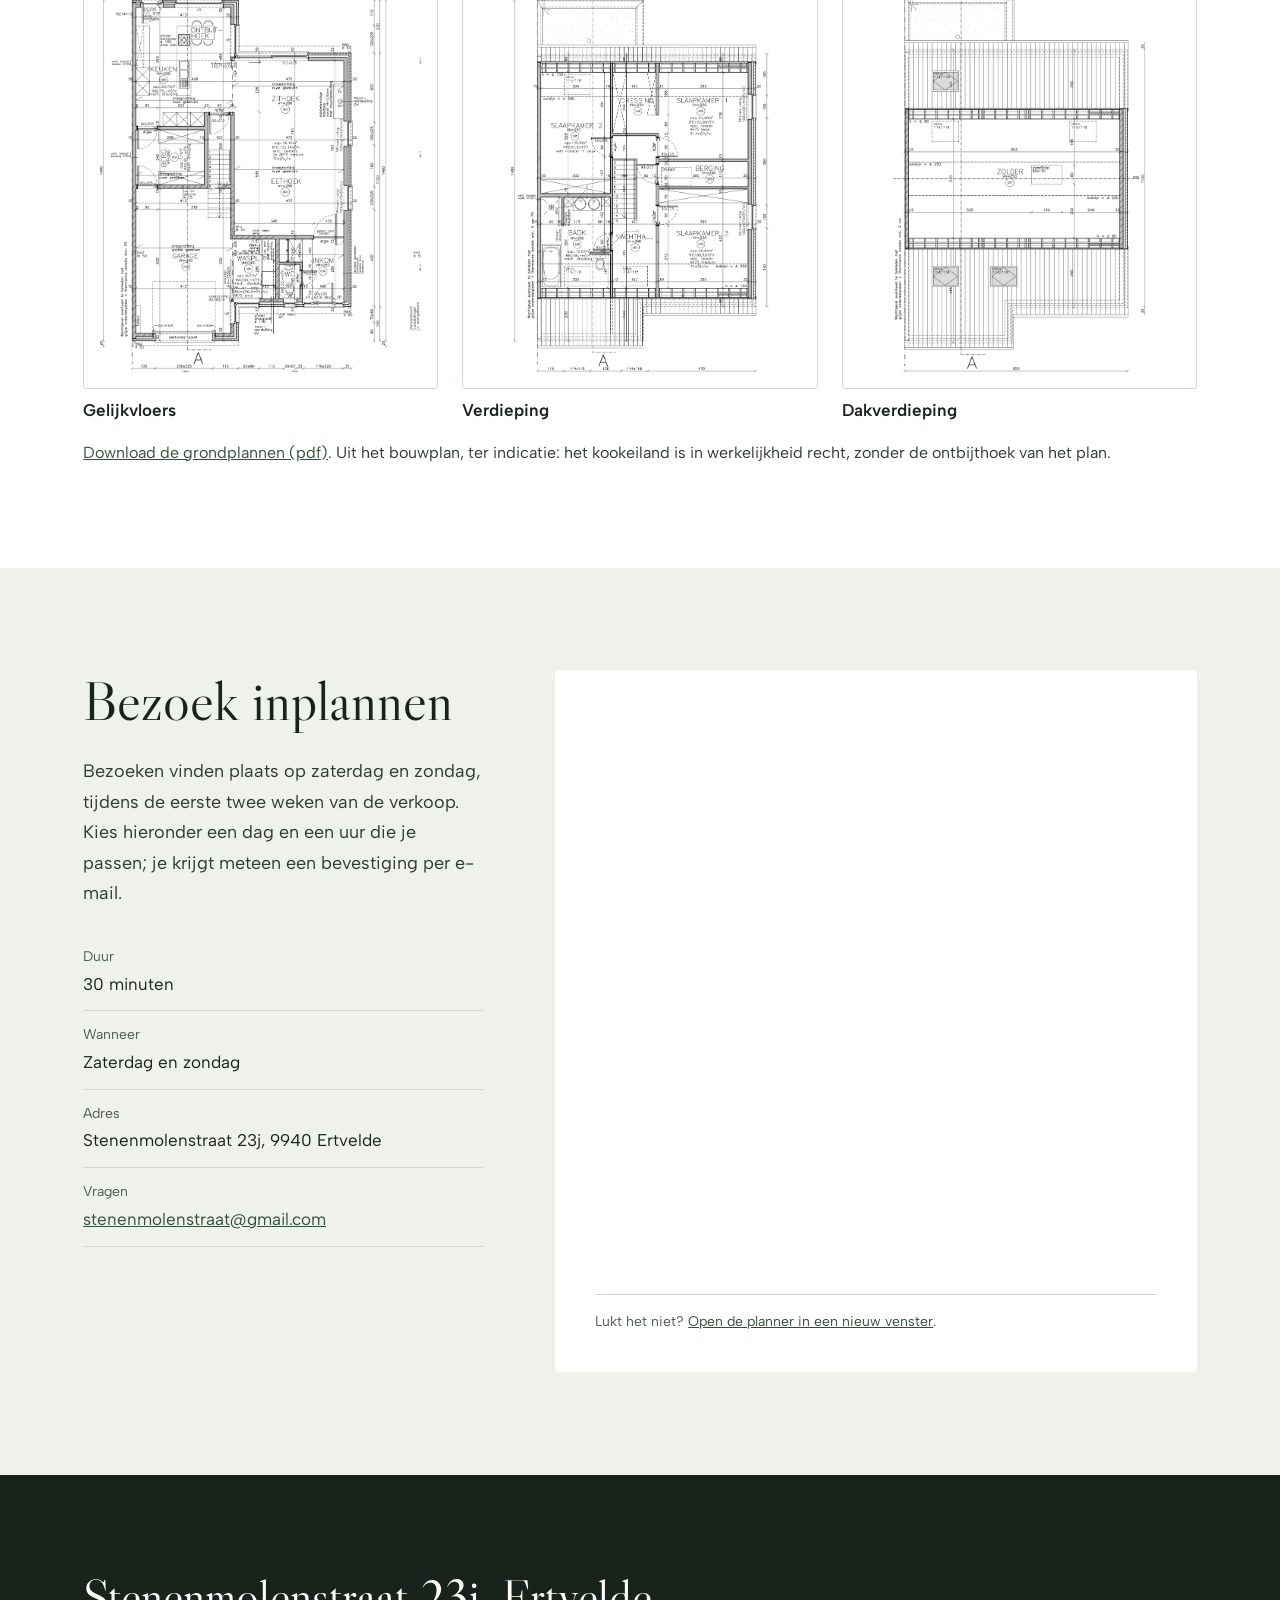
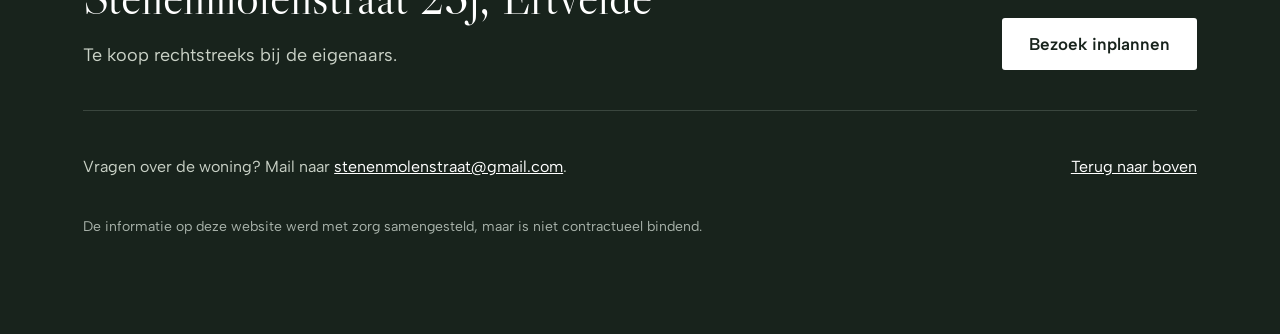
==== commit 9e03286e: "EPC: 101 kWh/m² ligt net boven de grens van label A Co-Authored-By: Claude Opus 5.5 <noreply@anthrop" ====
--- a/v1/index.html
+++ b/v1/index.html
@@ -541,7 +541,7 @@
         <h3 class="col-title col-title--top">Energie</h3>
         <dl>
           <div class="kv"><dt>EPC-label</dt><dd>B, eenvoudig naar A met een hybride ketel</dd></div>
-          <div class="kv"><dt>Energiescore</dt><dd>101 kWh/m² per jaar</dd></div>
+          <div class="kv"><dt>Energiescore</dt><dd>101 kWh/m² per jaar, net boven de grens van label A (100)</dd></div>
           <div class="kv"><dt>Unieke code EPC</dt><dd><span class="todo">code van het definitieve EPC</span></dd></div>
           <div class="kv"><dt>Verwarming</dt><dd>Condenserende gasketel, radiatoren met thermostatische kranen en kamerthermostaat; houtkachel in de leefruimte, met een startvoorraad brandhout</dd></div>
           <div class="kv"><dt>Warm water</dt><dd>Via de gasketel</dd></div>
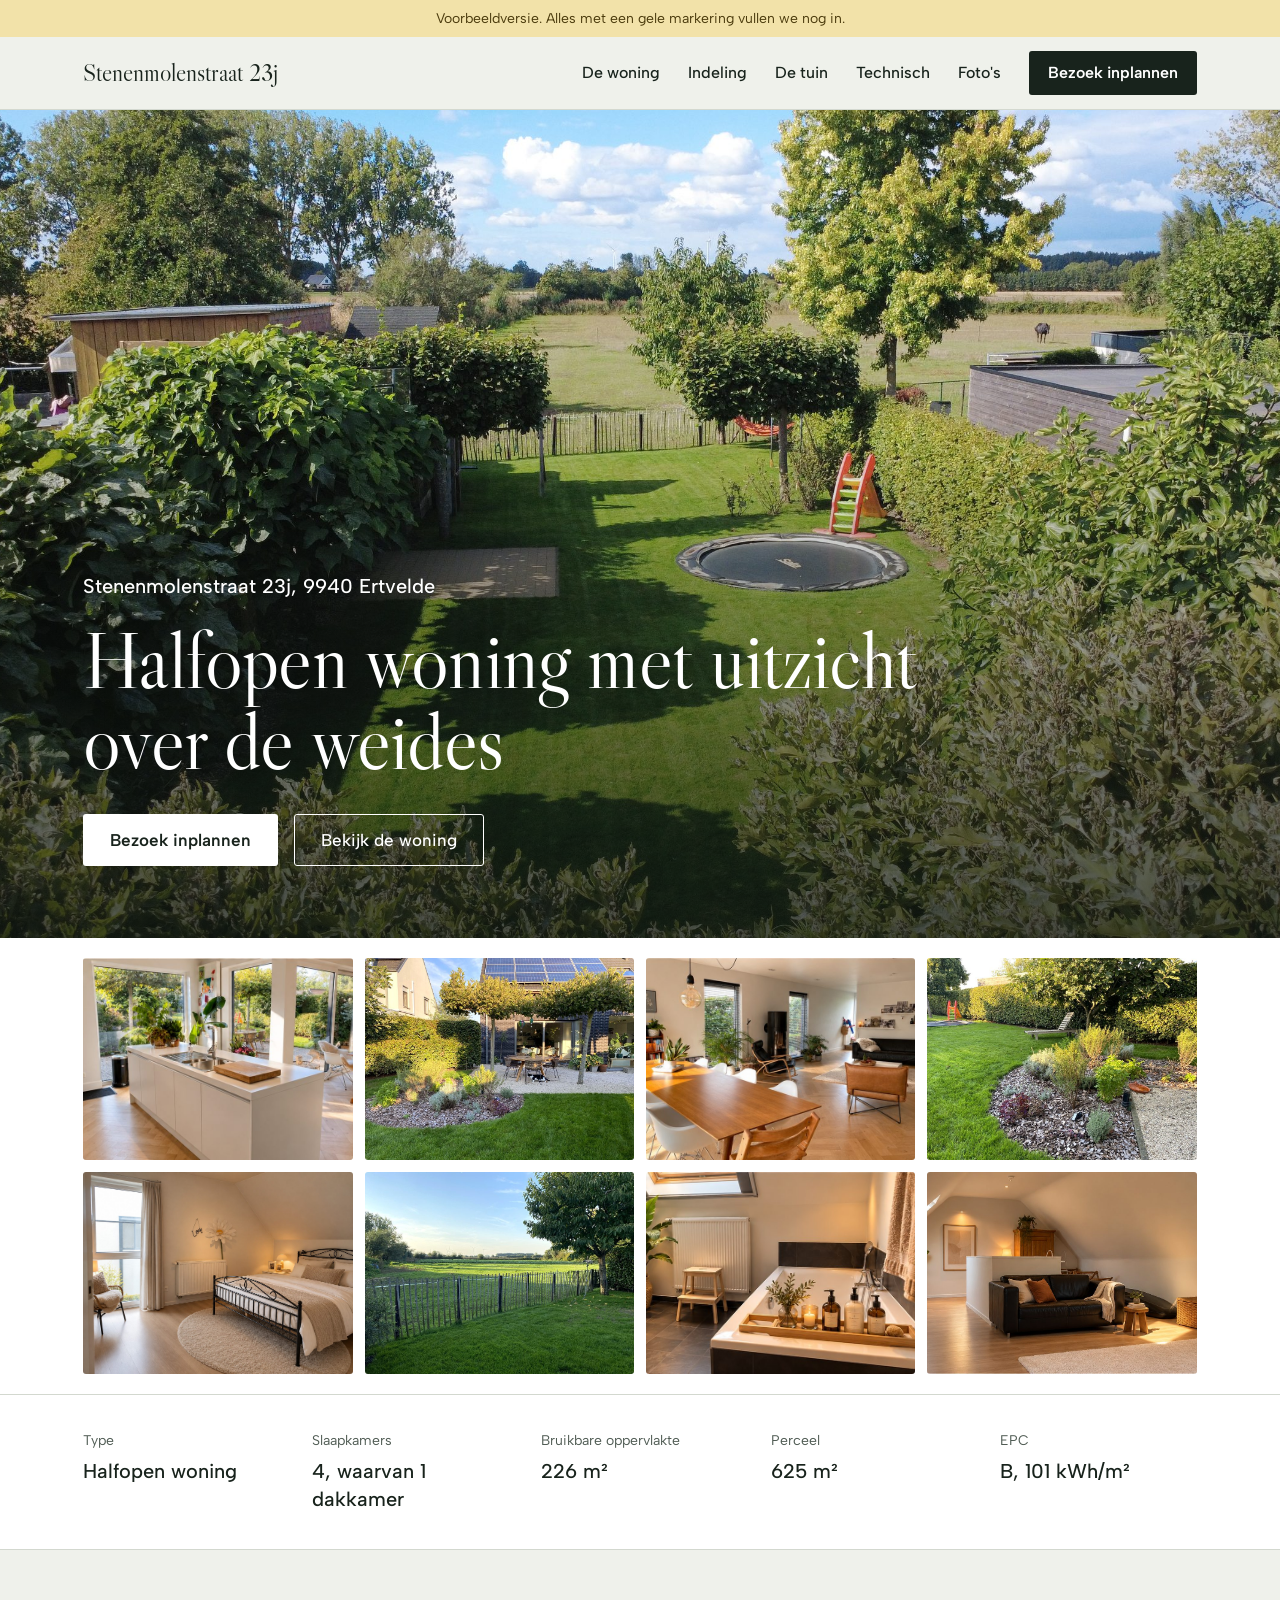
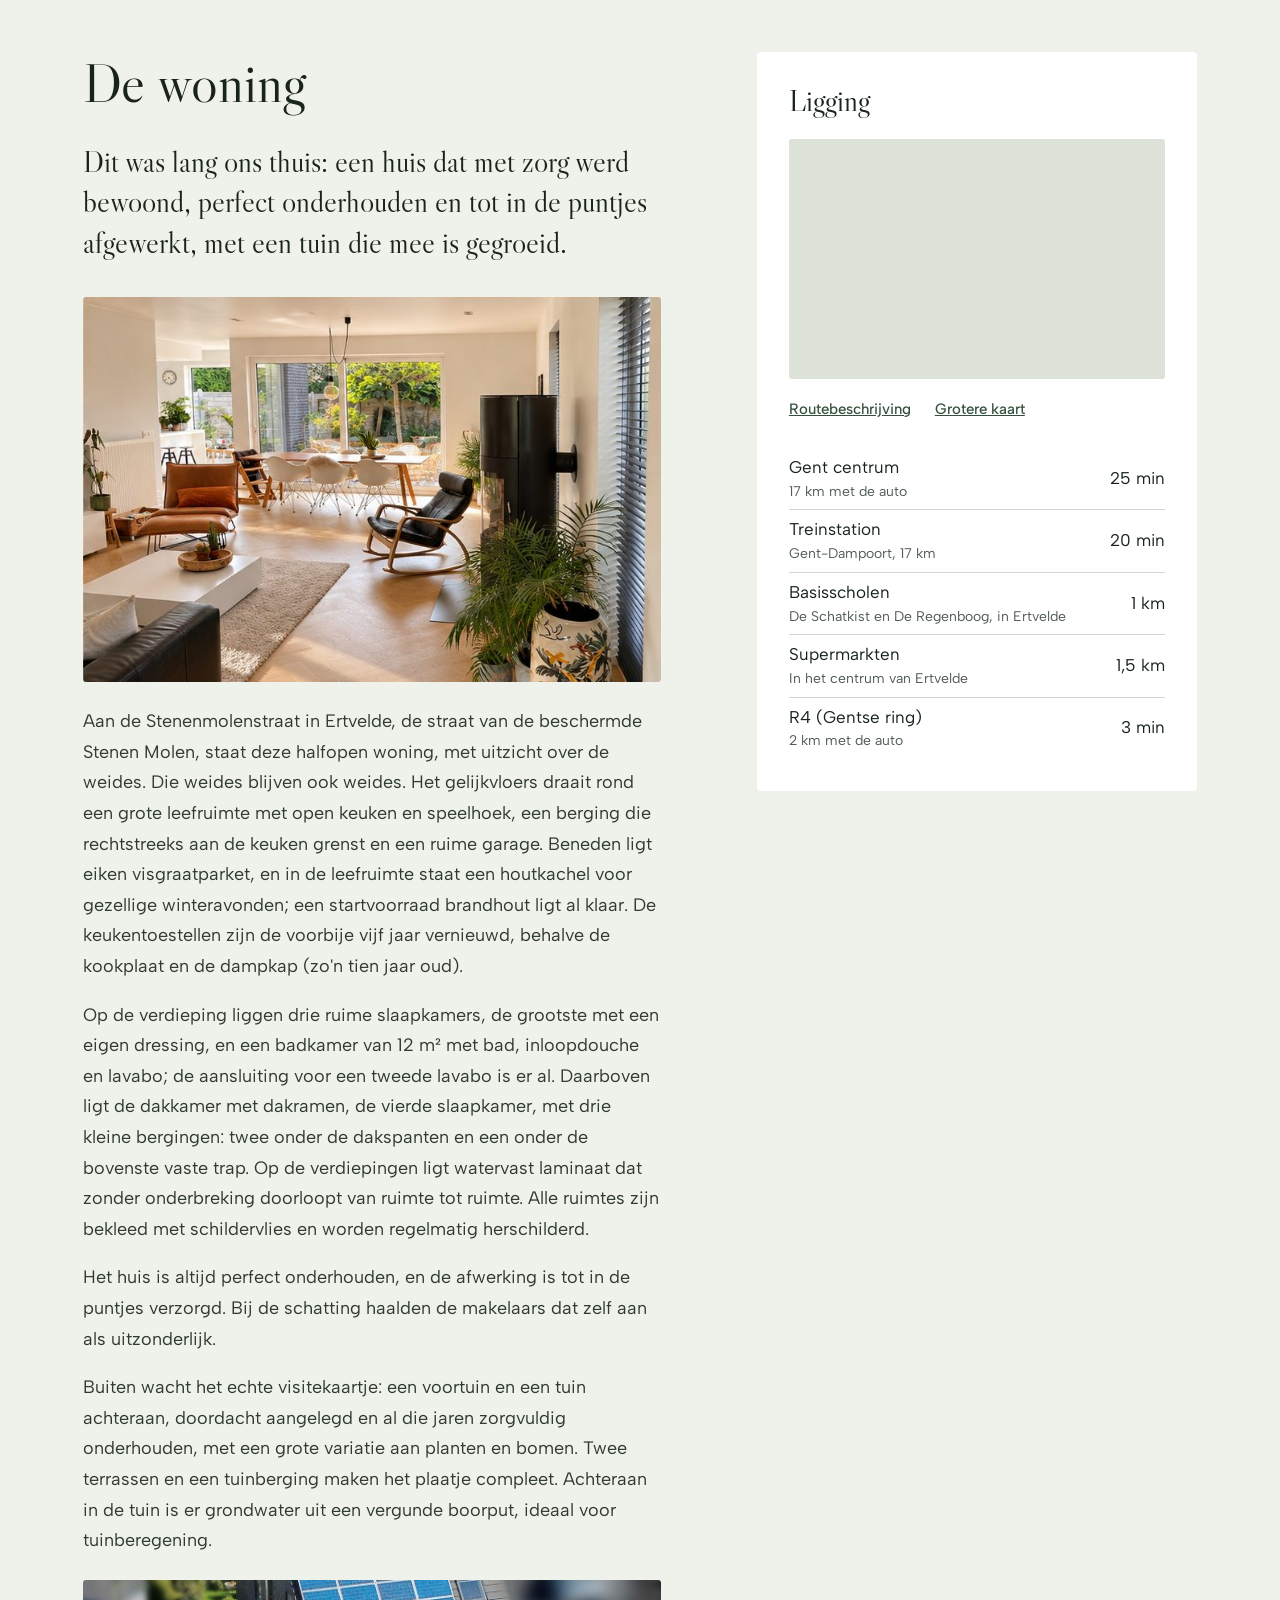
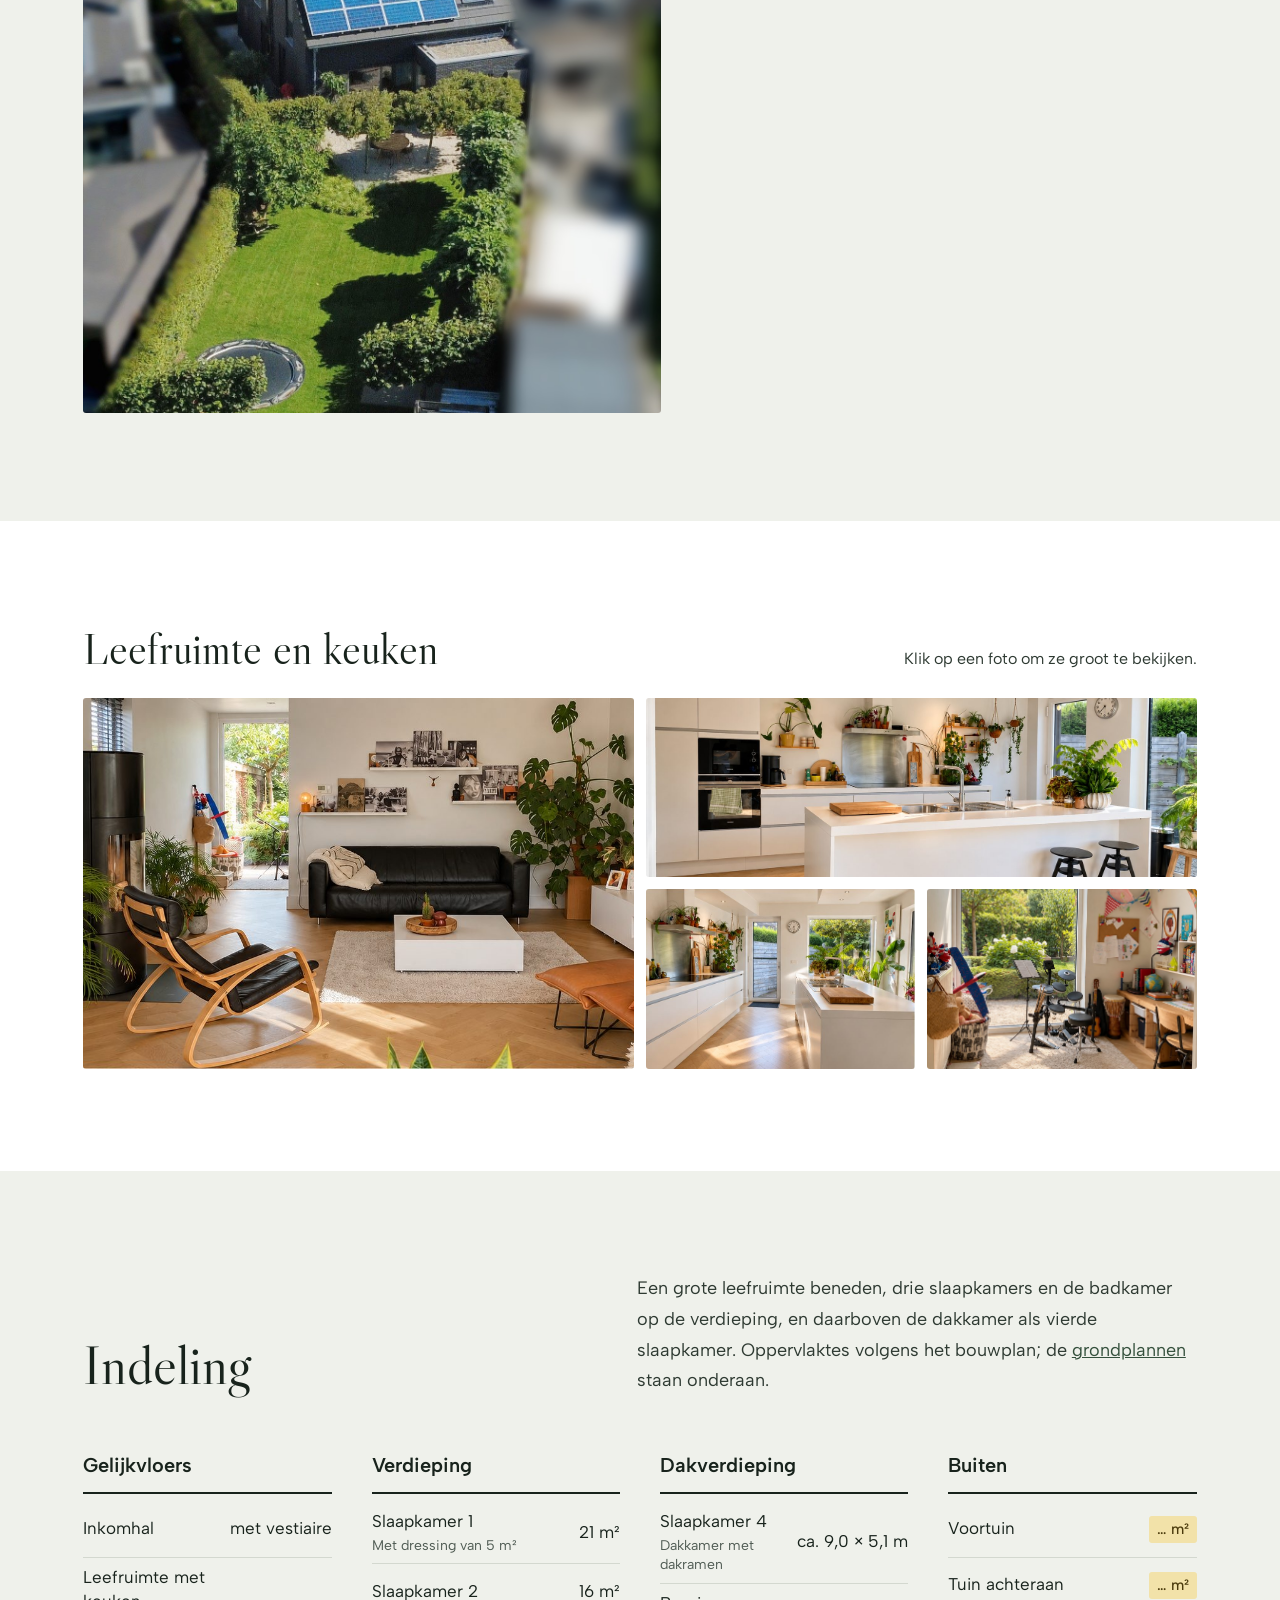
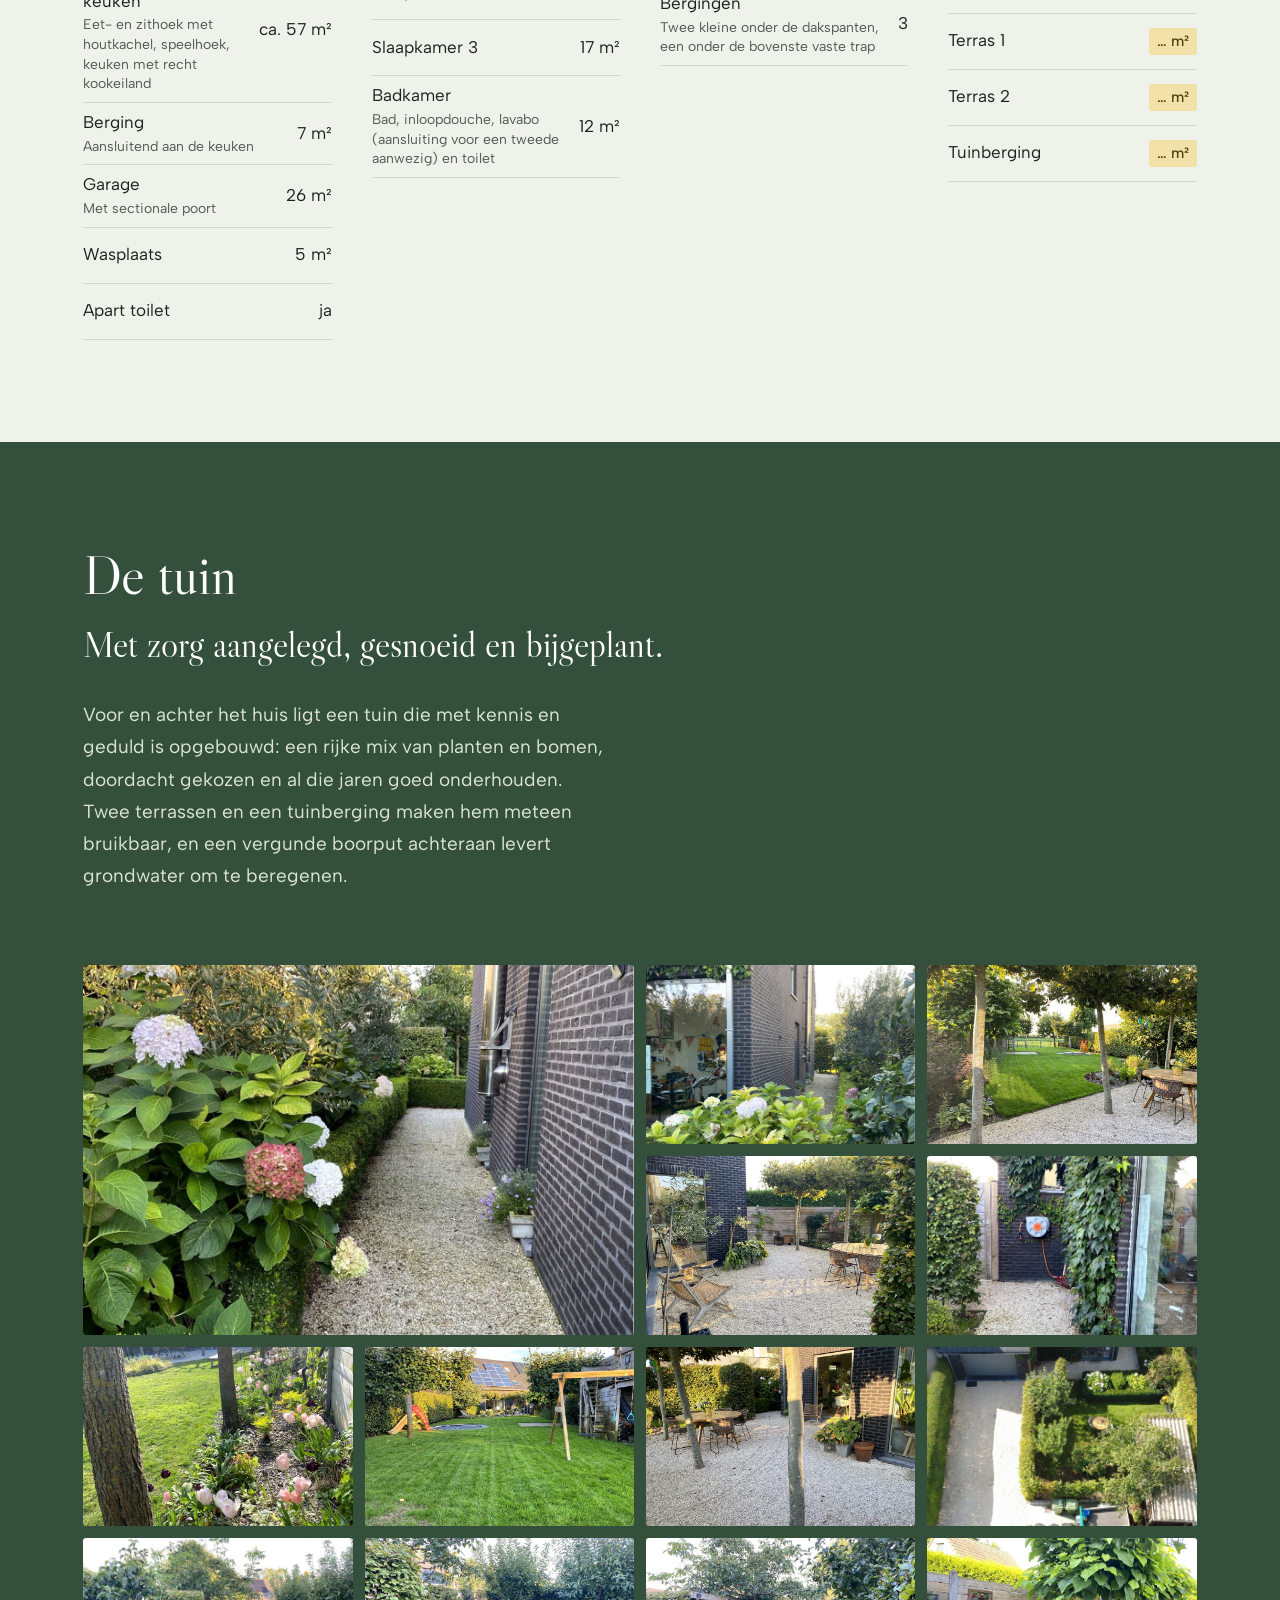
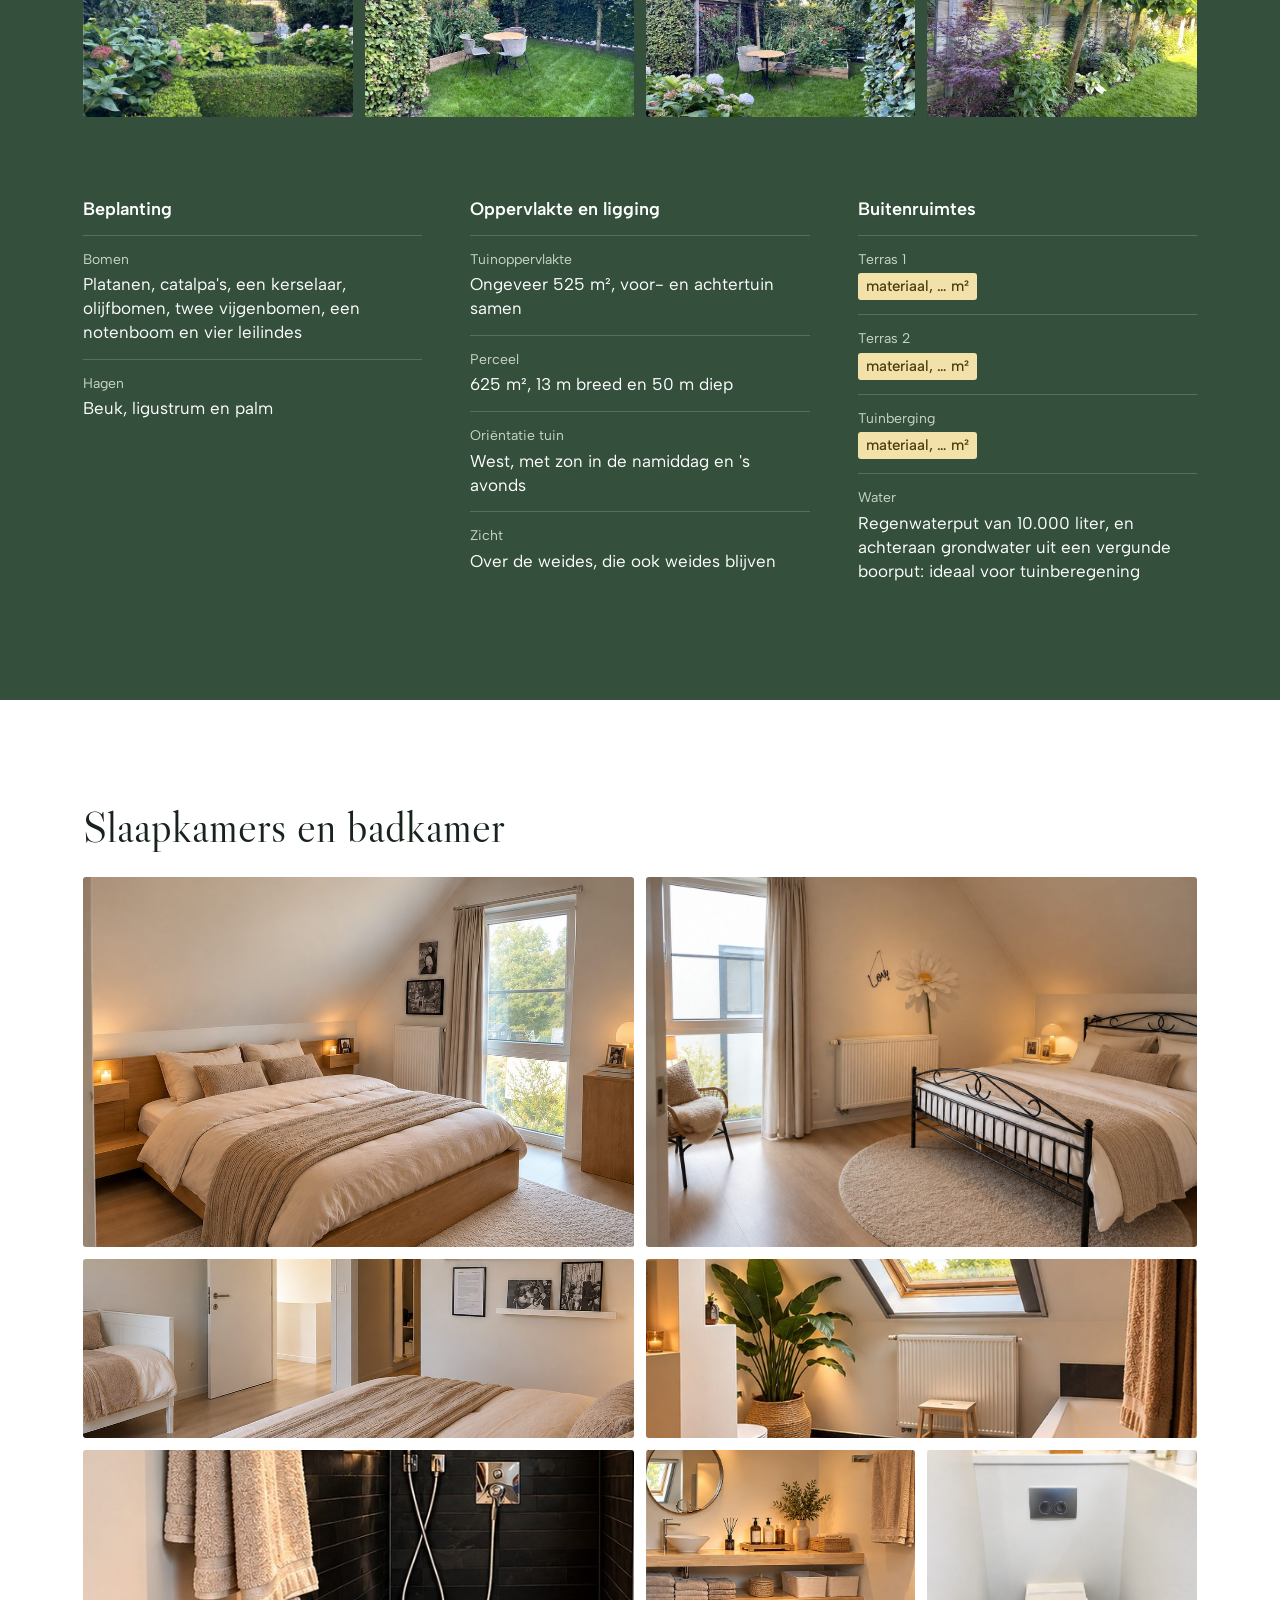
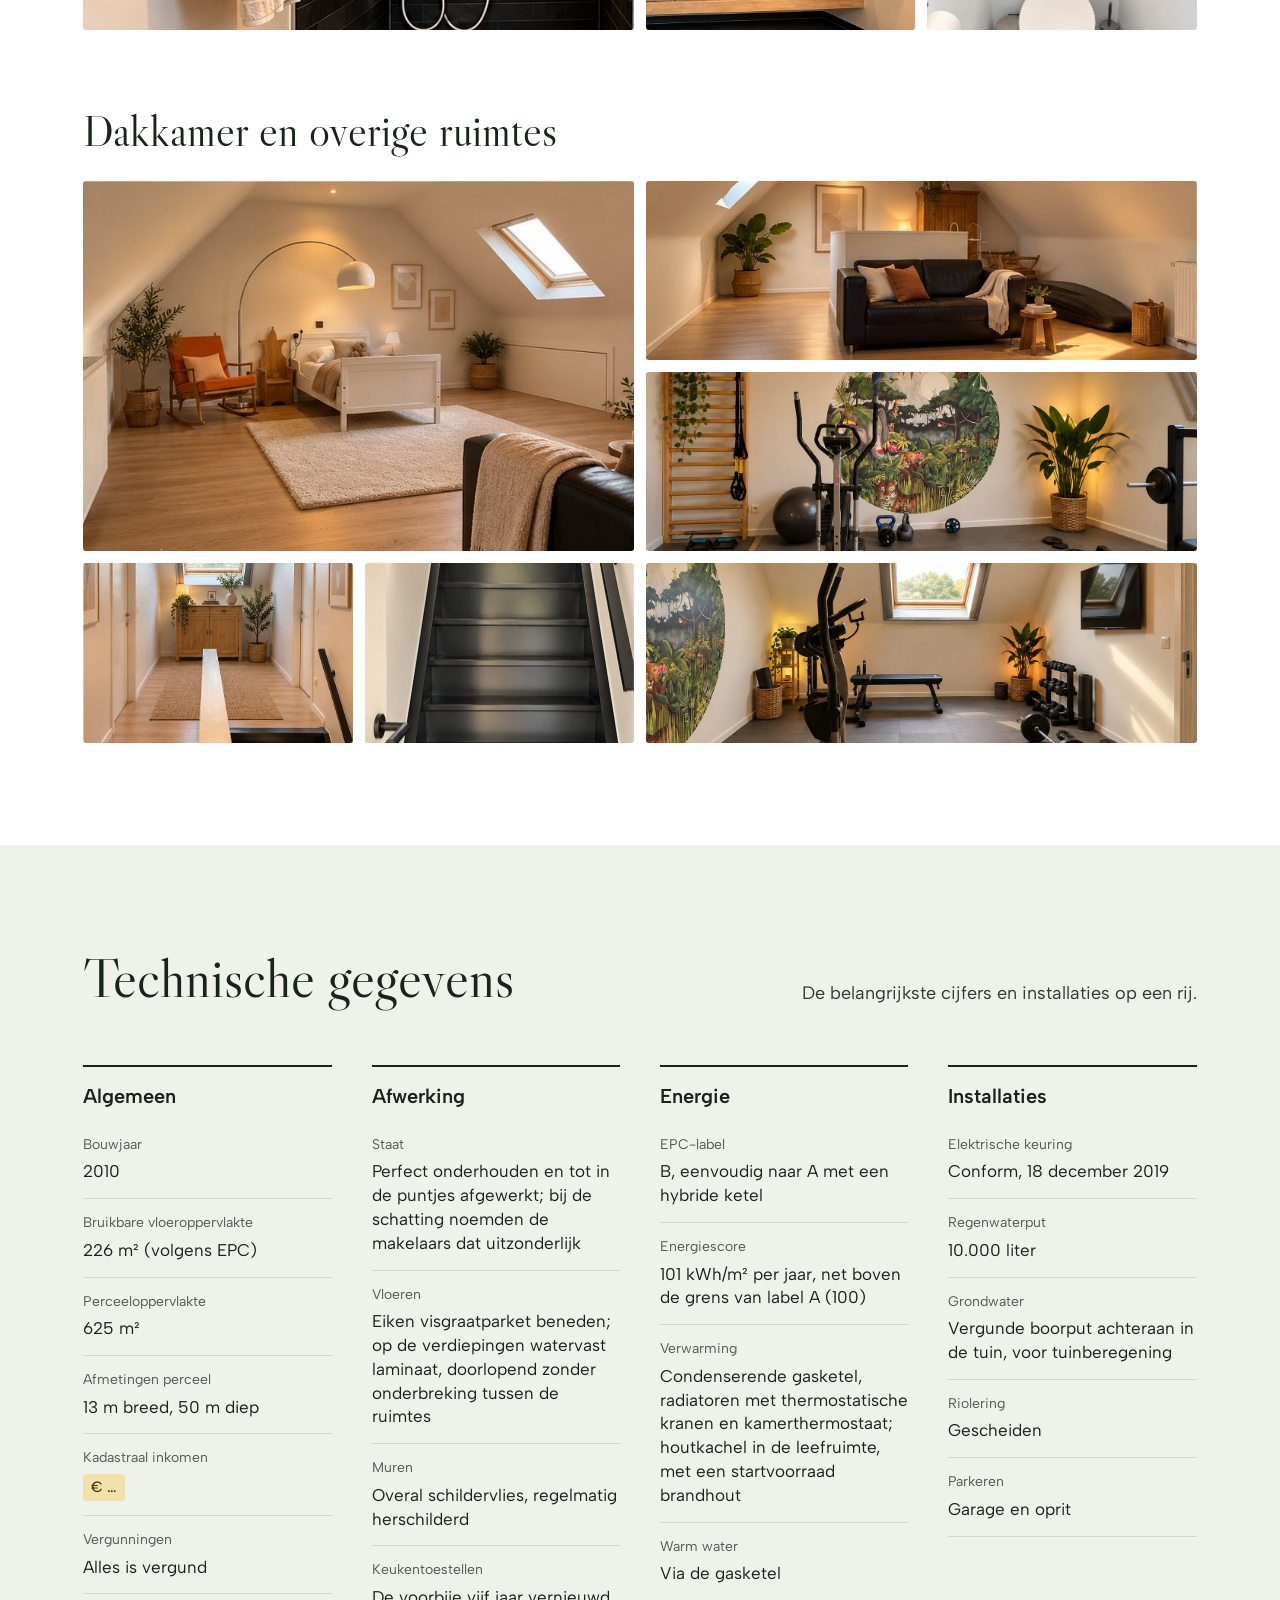
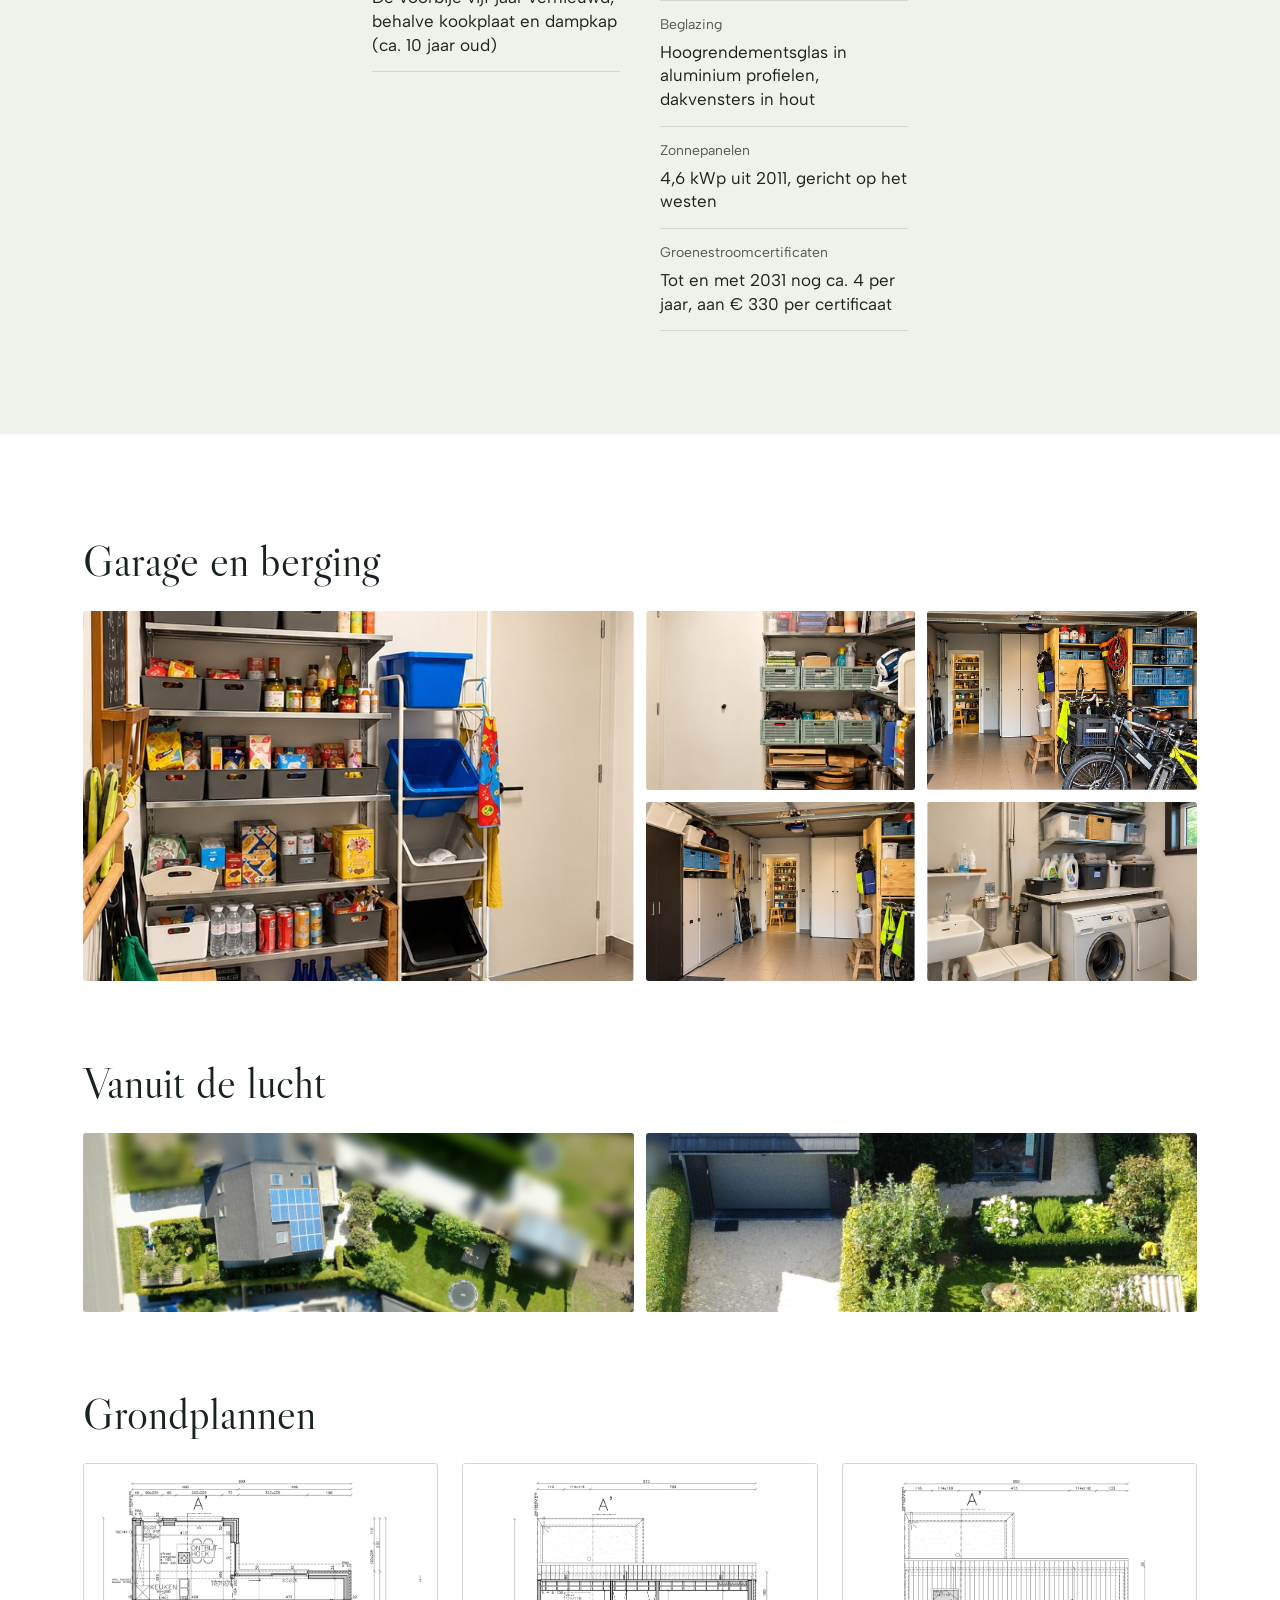
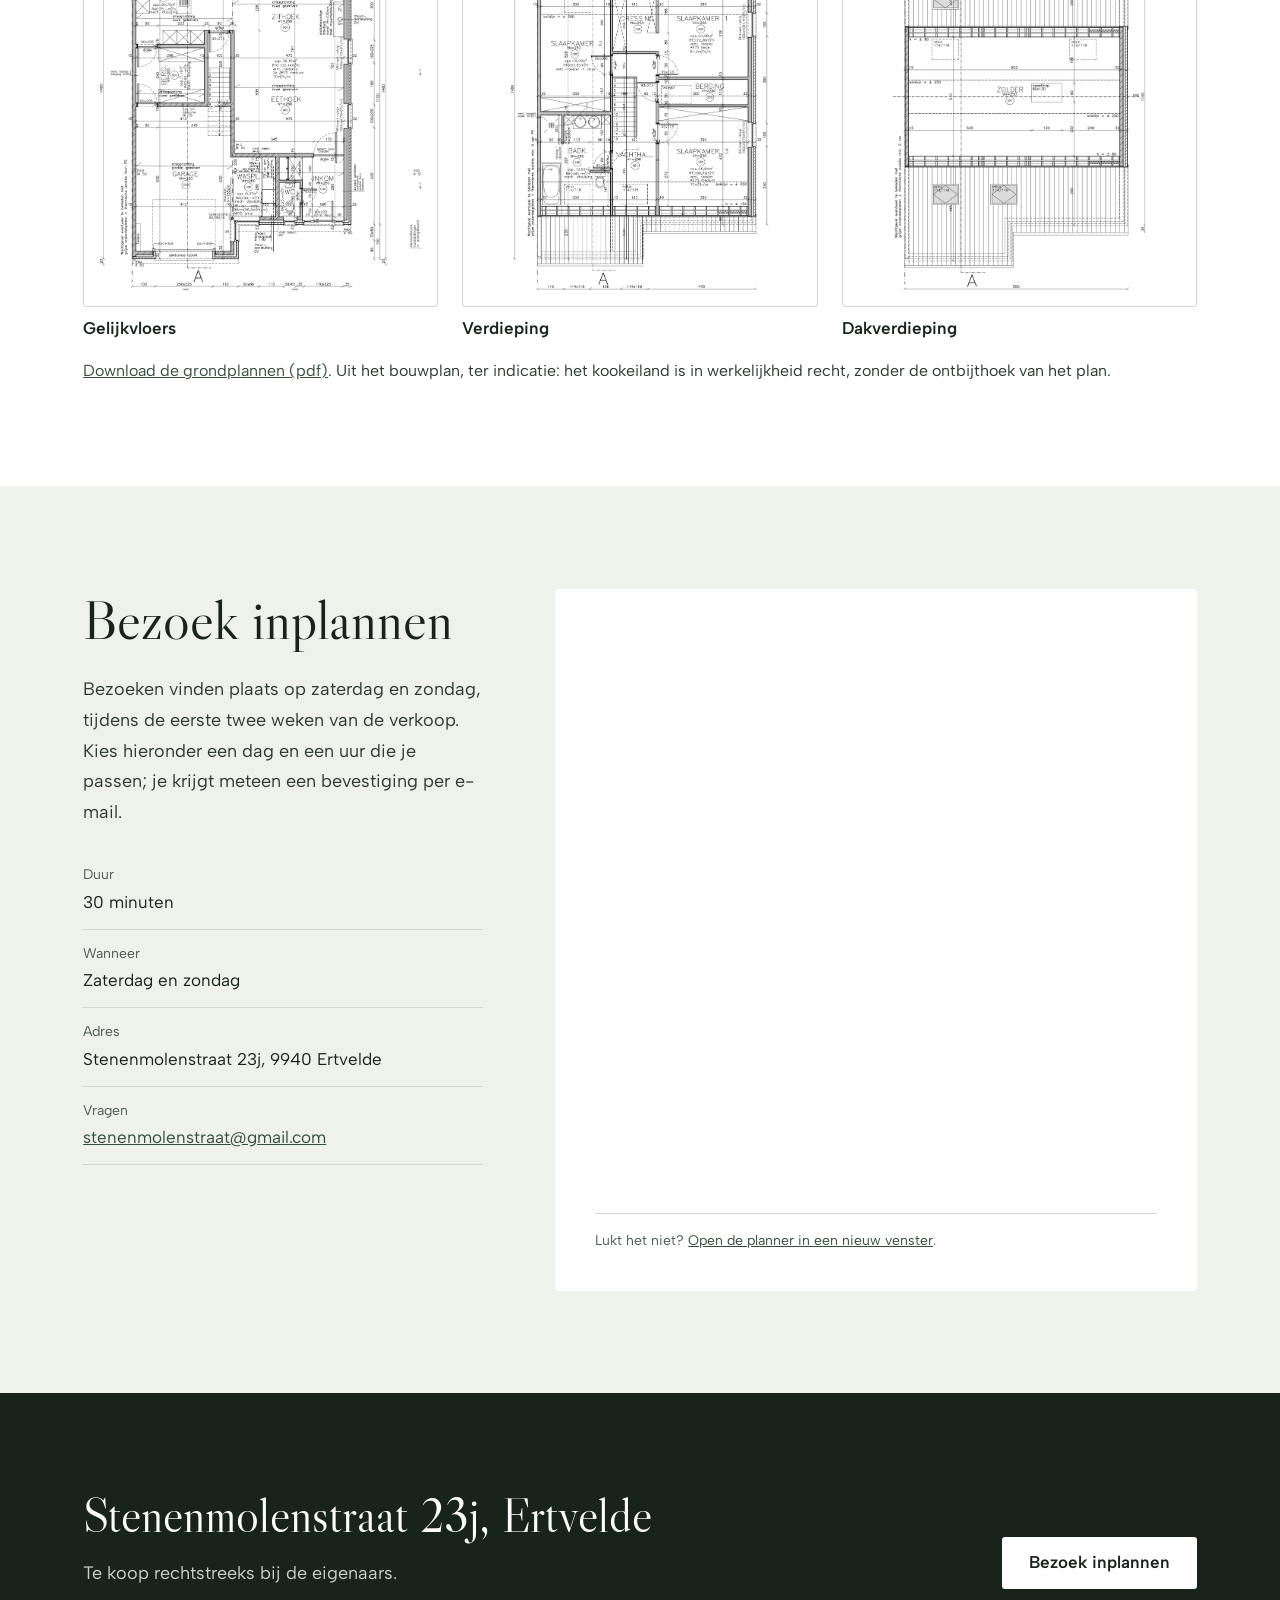
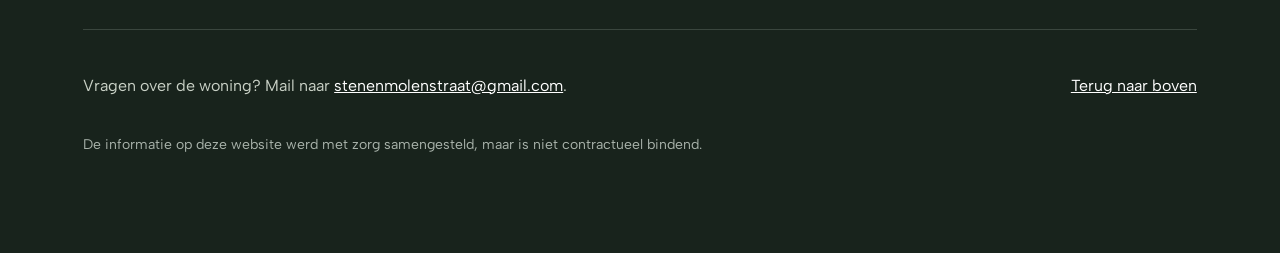
==== commit 6829057d: "EPC en keuring zitten in de infobundel, niet als download op de site Co-Authored-By: Claude Opus 5.5" ====
--- a/v1/index.html
+++ b/v1/index.html
@@ -542,7 +542,6 @@
         <dl>
           <div class="kv"><dt>EPC-label</dt><dd>B, eenvoudig naar A met een hybride ketel</dd></div>
           <div class="kv"><dt>Energiescore</dt><dd>101 kWh/m² per jaar, net boven de grens van label A (100)</dd></div>
-          <div class="kv"><dt>Unieke code EPC</dt><dd><span class="todo">code van het definitieve EPC</span></dd></div>
           <div class="kv"><dt>Verwarming</dt><dd>Condenserende gasketel, radiatoren met thermostatische kranen en kamerthermostaat; houtkachel in de leefruimte, met een startvoorraad brandhout</dd></div>
           <div class="kv"><dt>Warm water</dt><dd>Via de gasketel</dd></div>
           <div class="kv"><dt>Beglazing</dt><dd>Hoogrendementsglas in aluminium profielen, dakvensters in hout</dd></div>
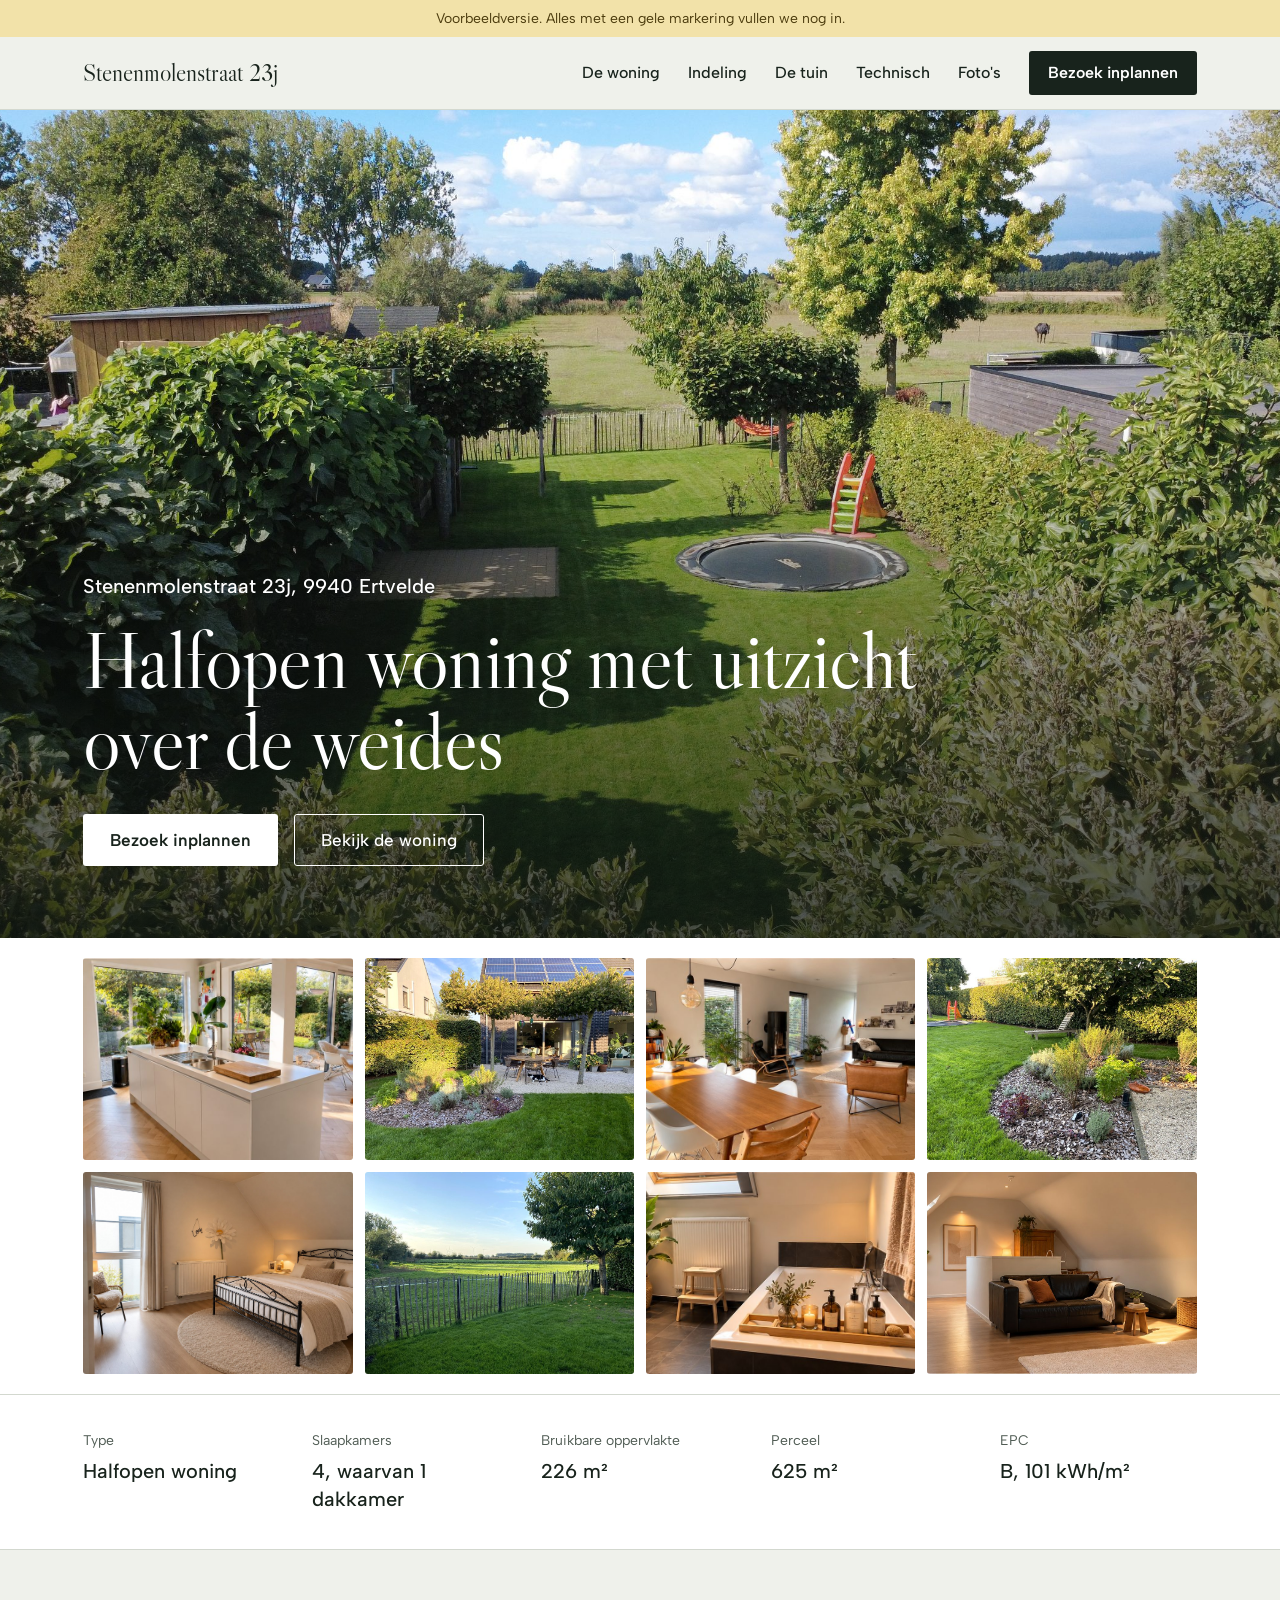
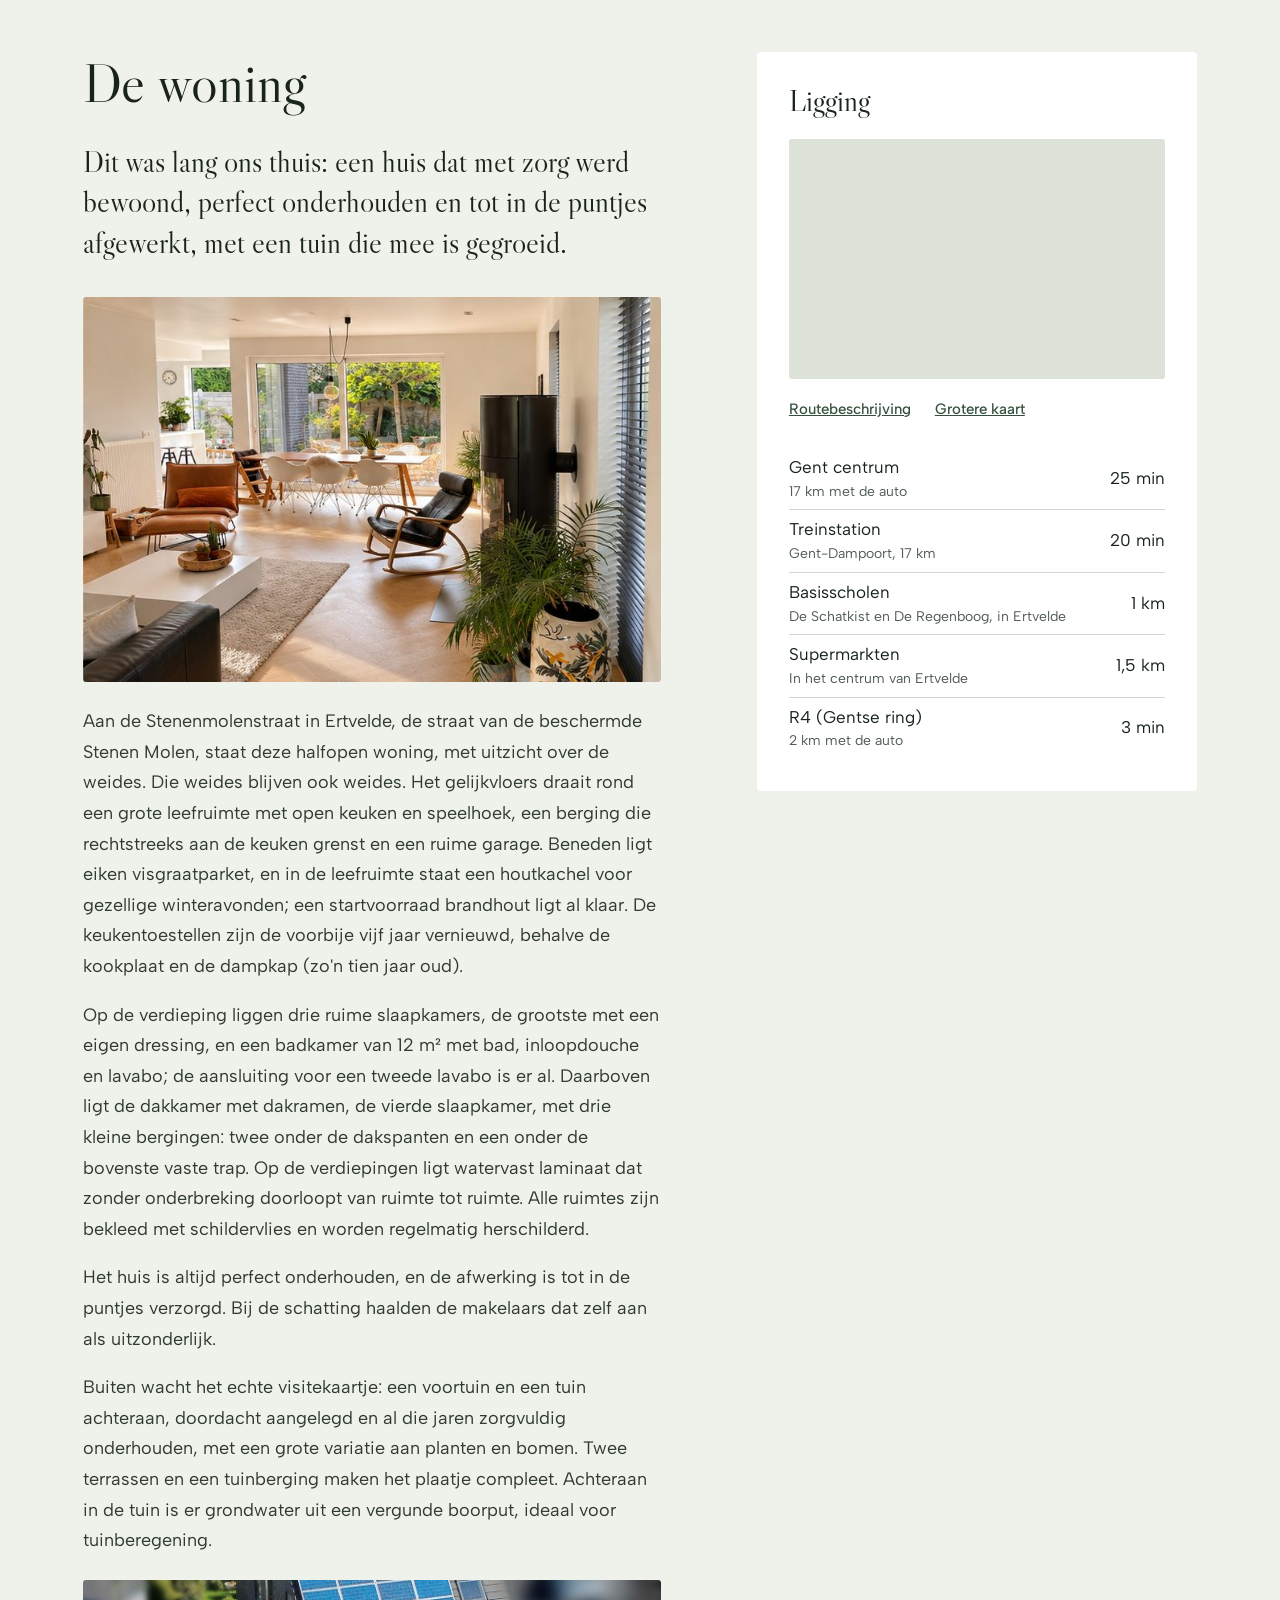
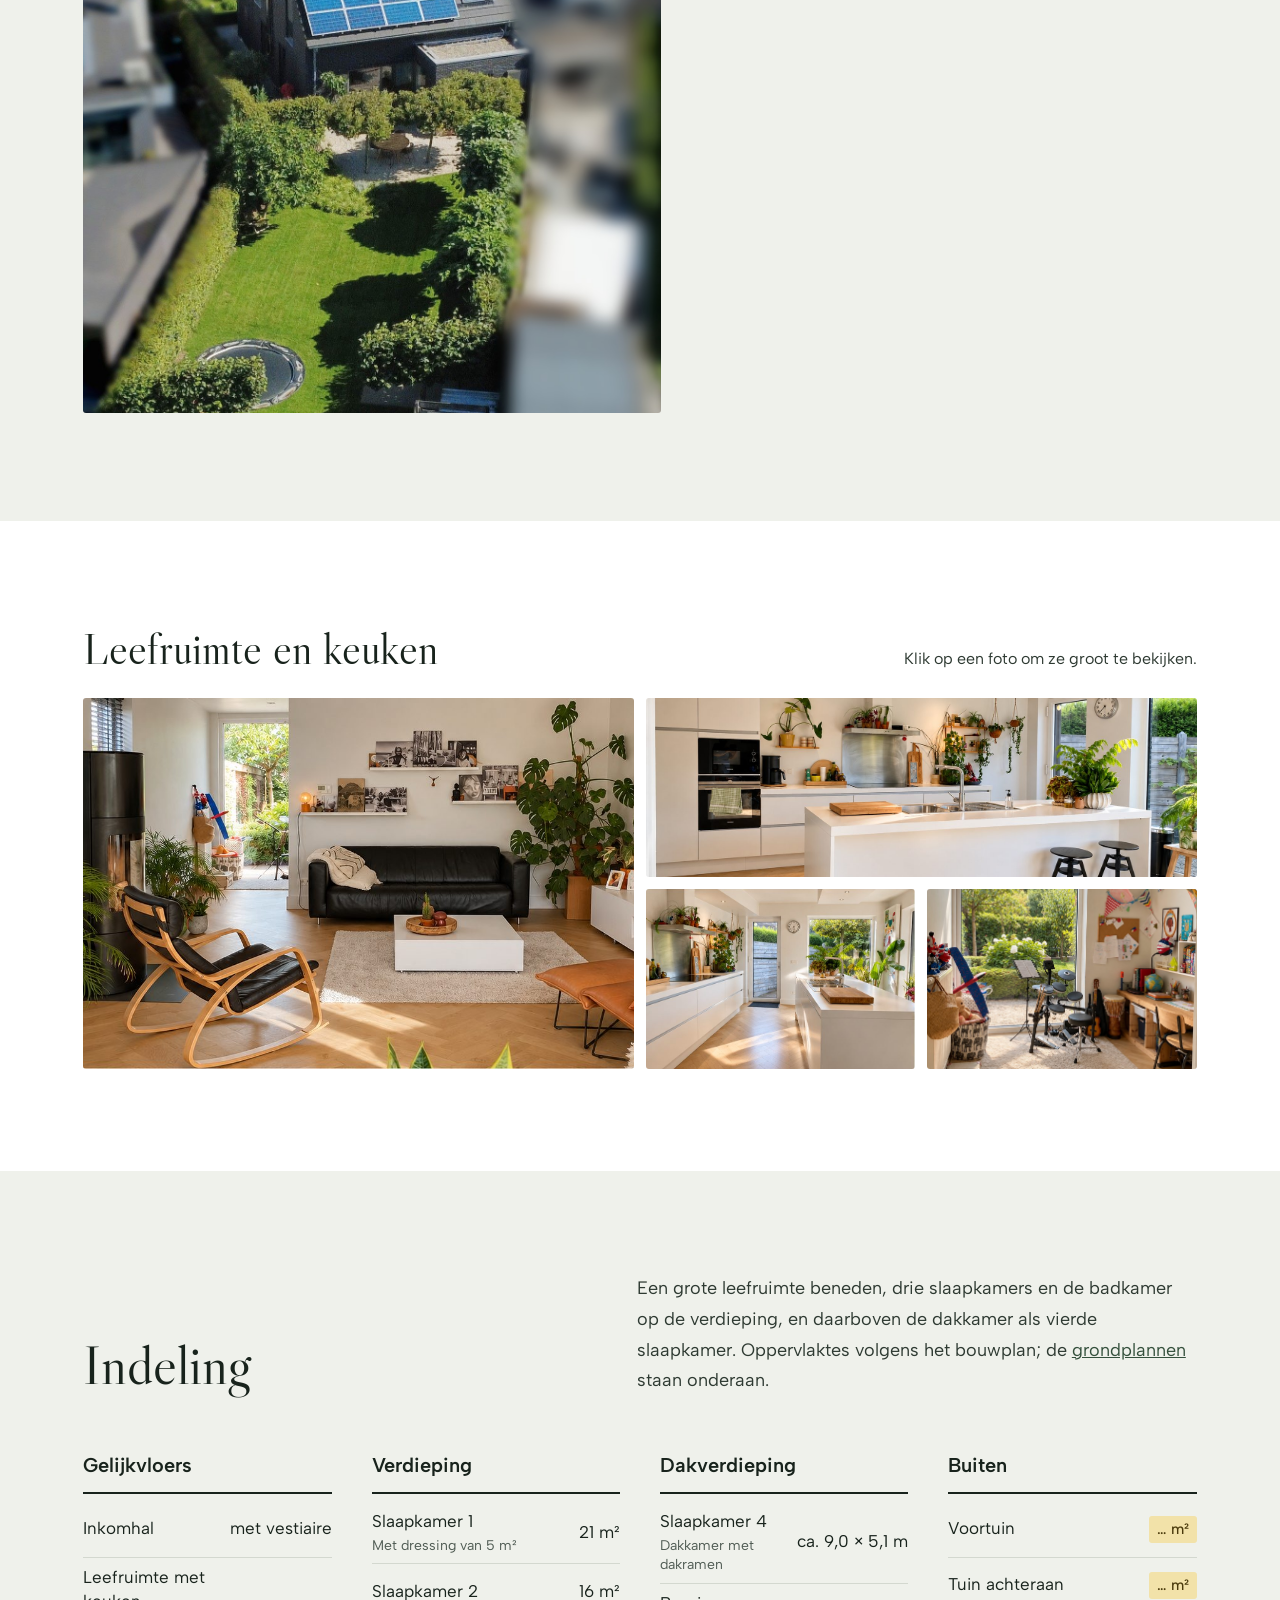
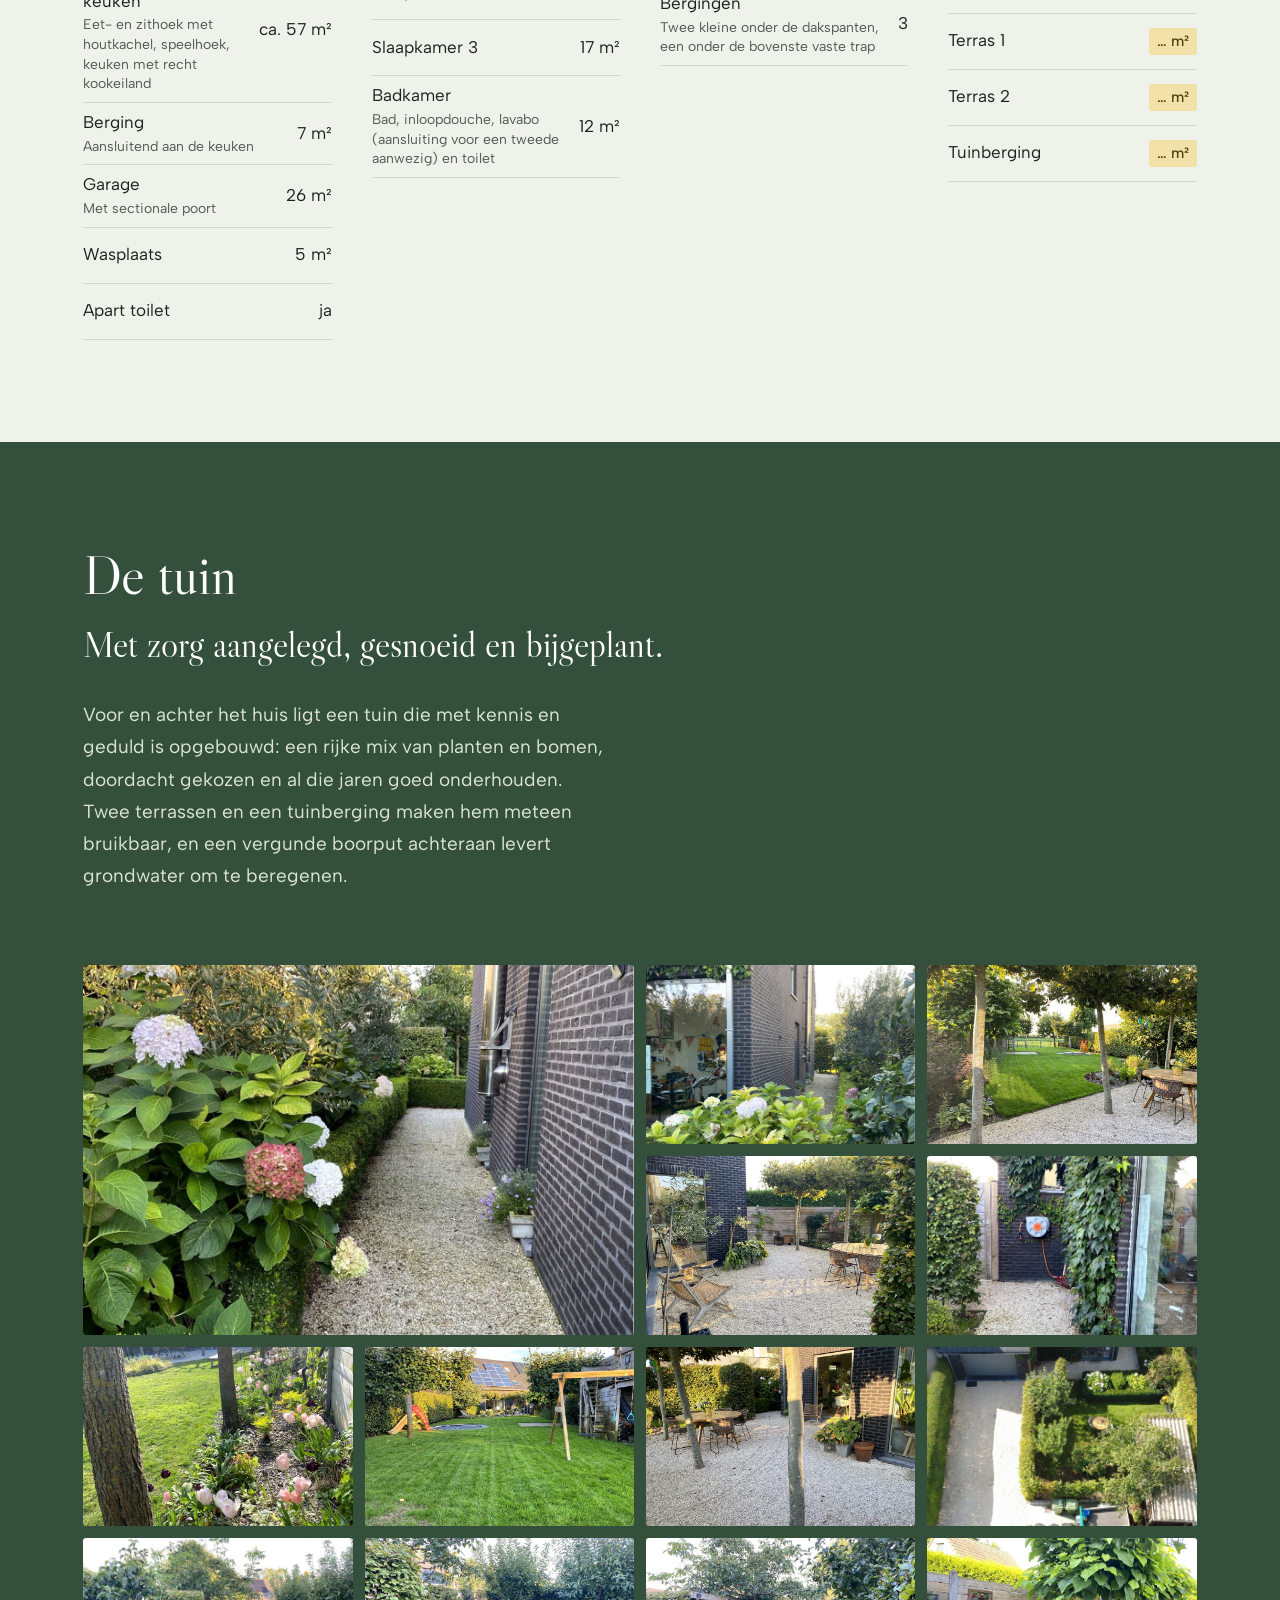
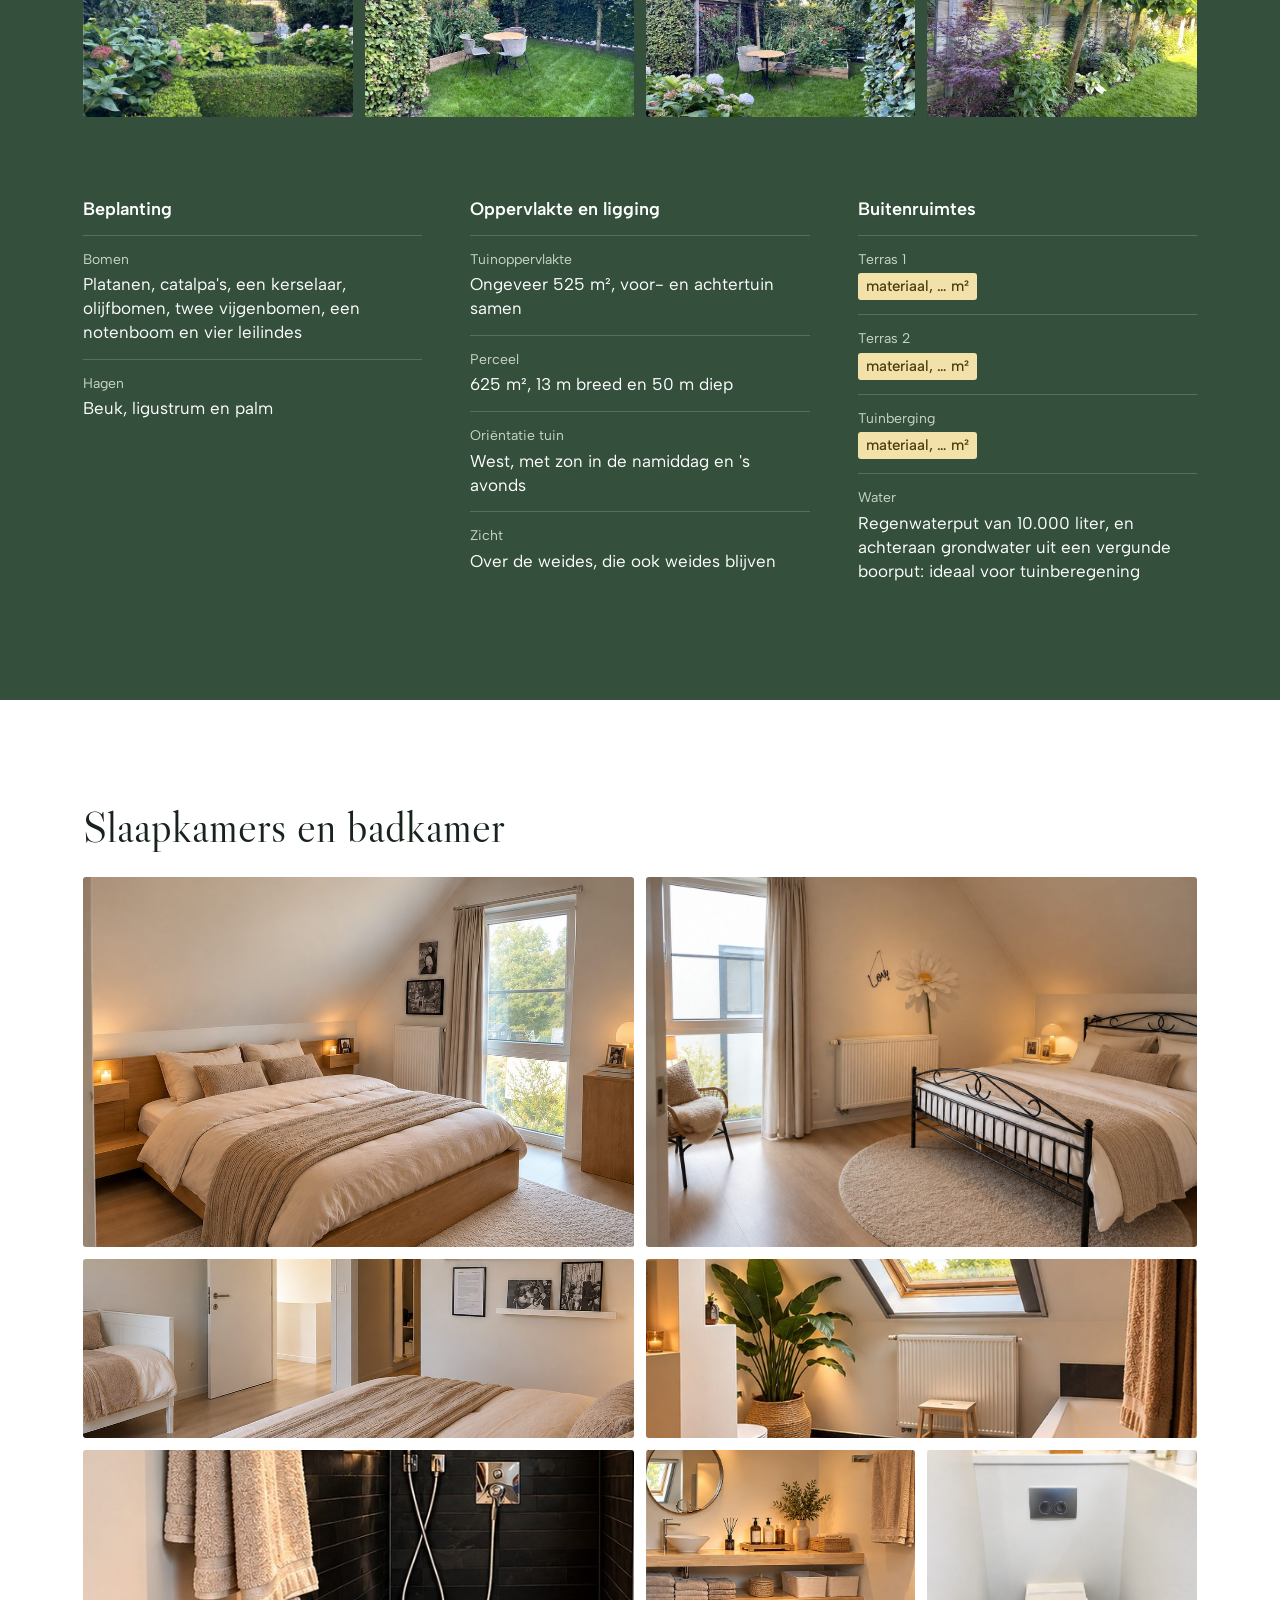
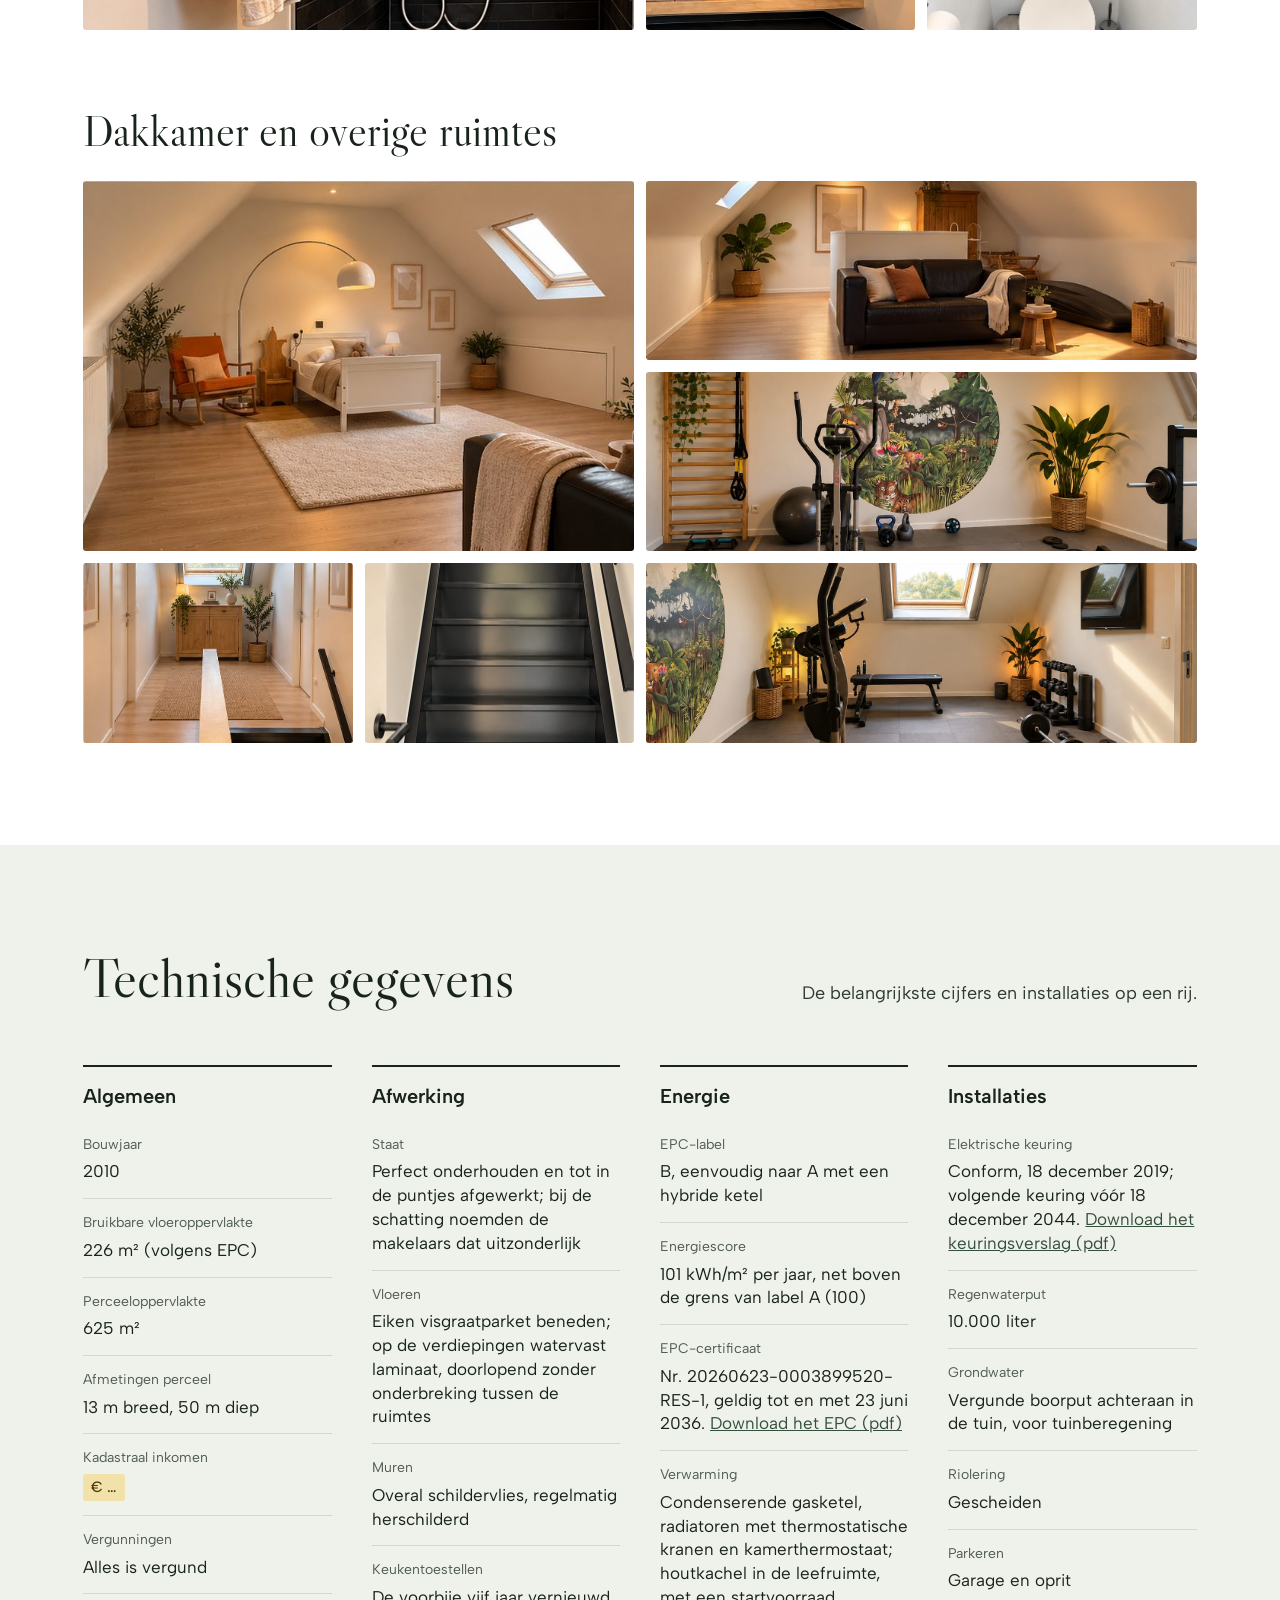
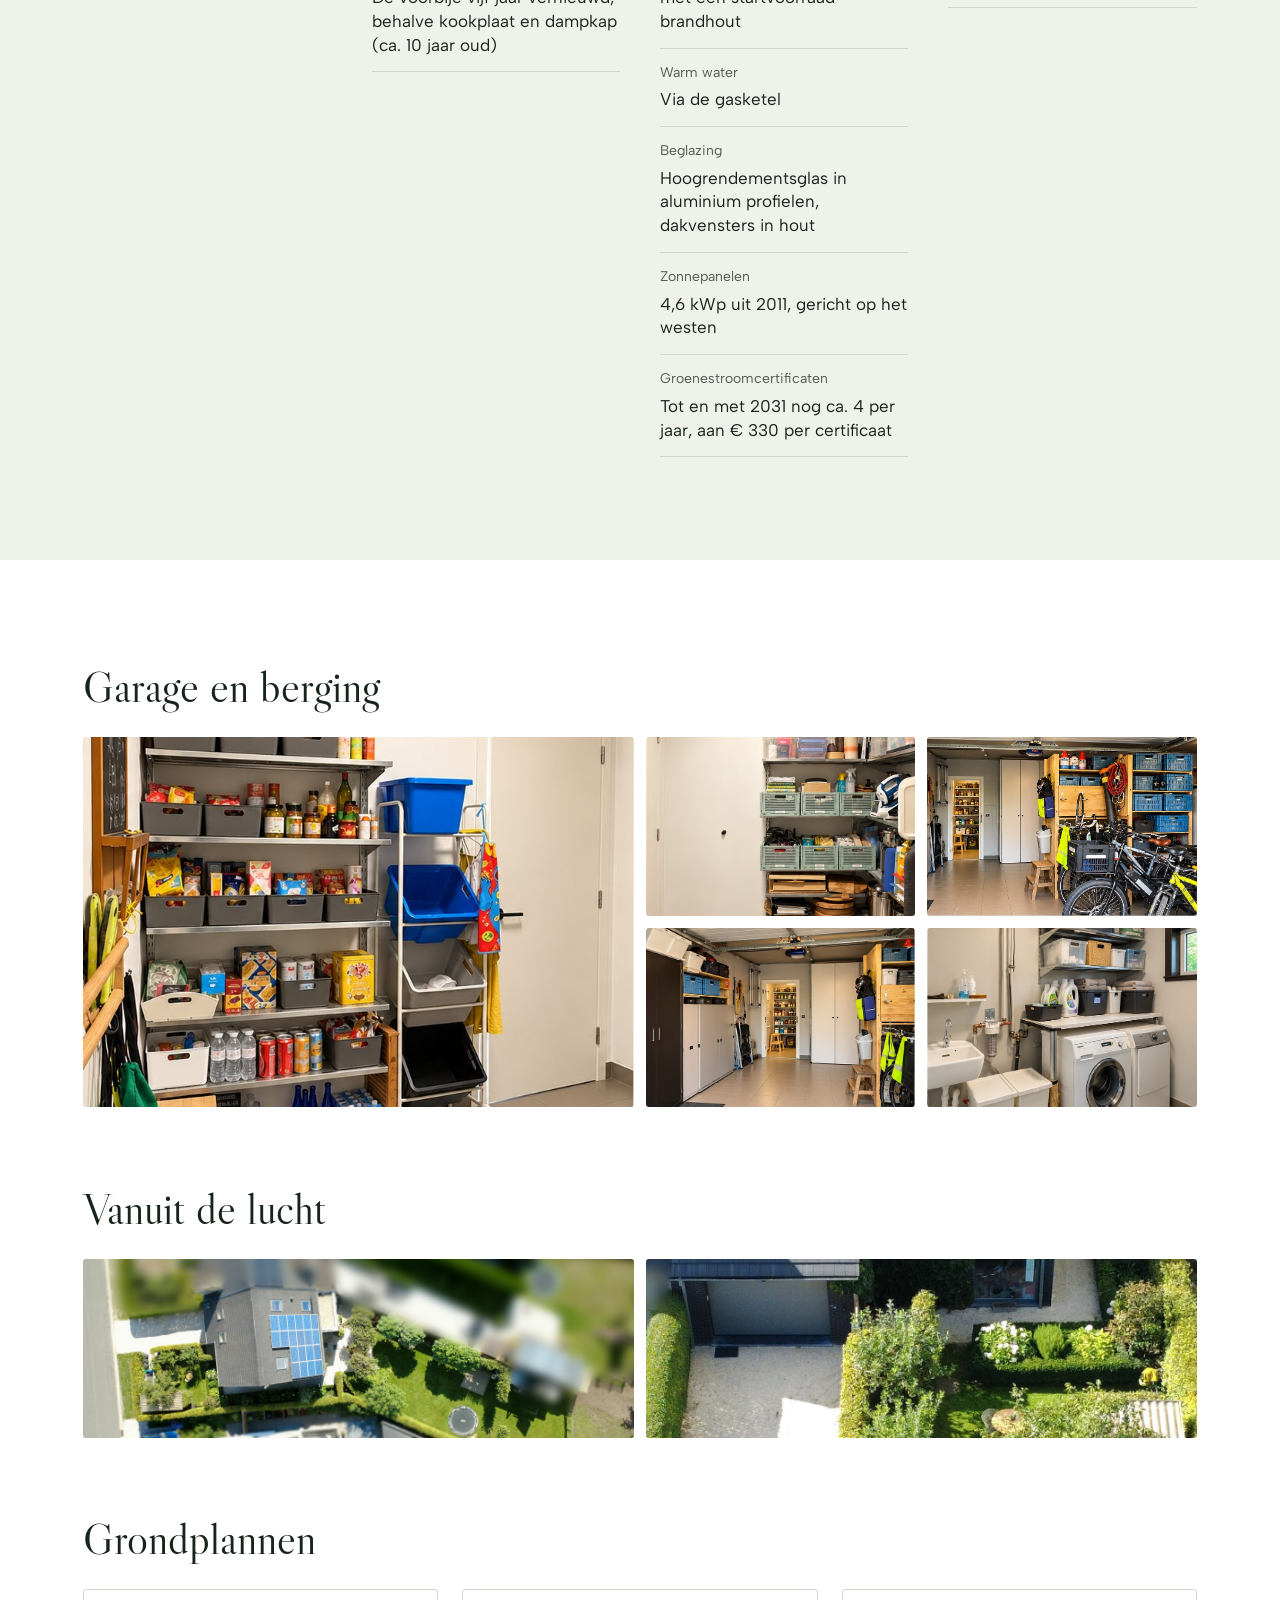
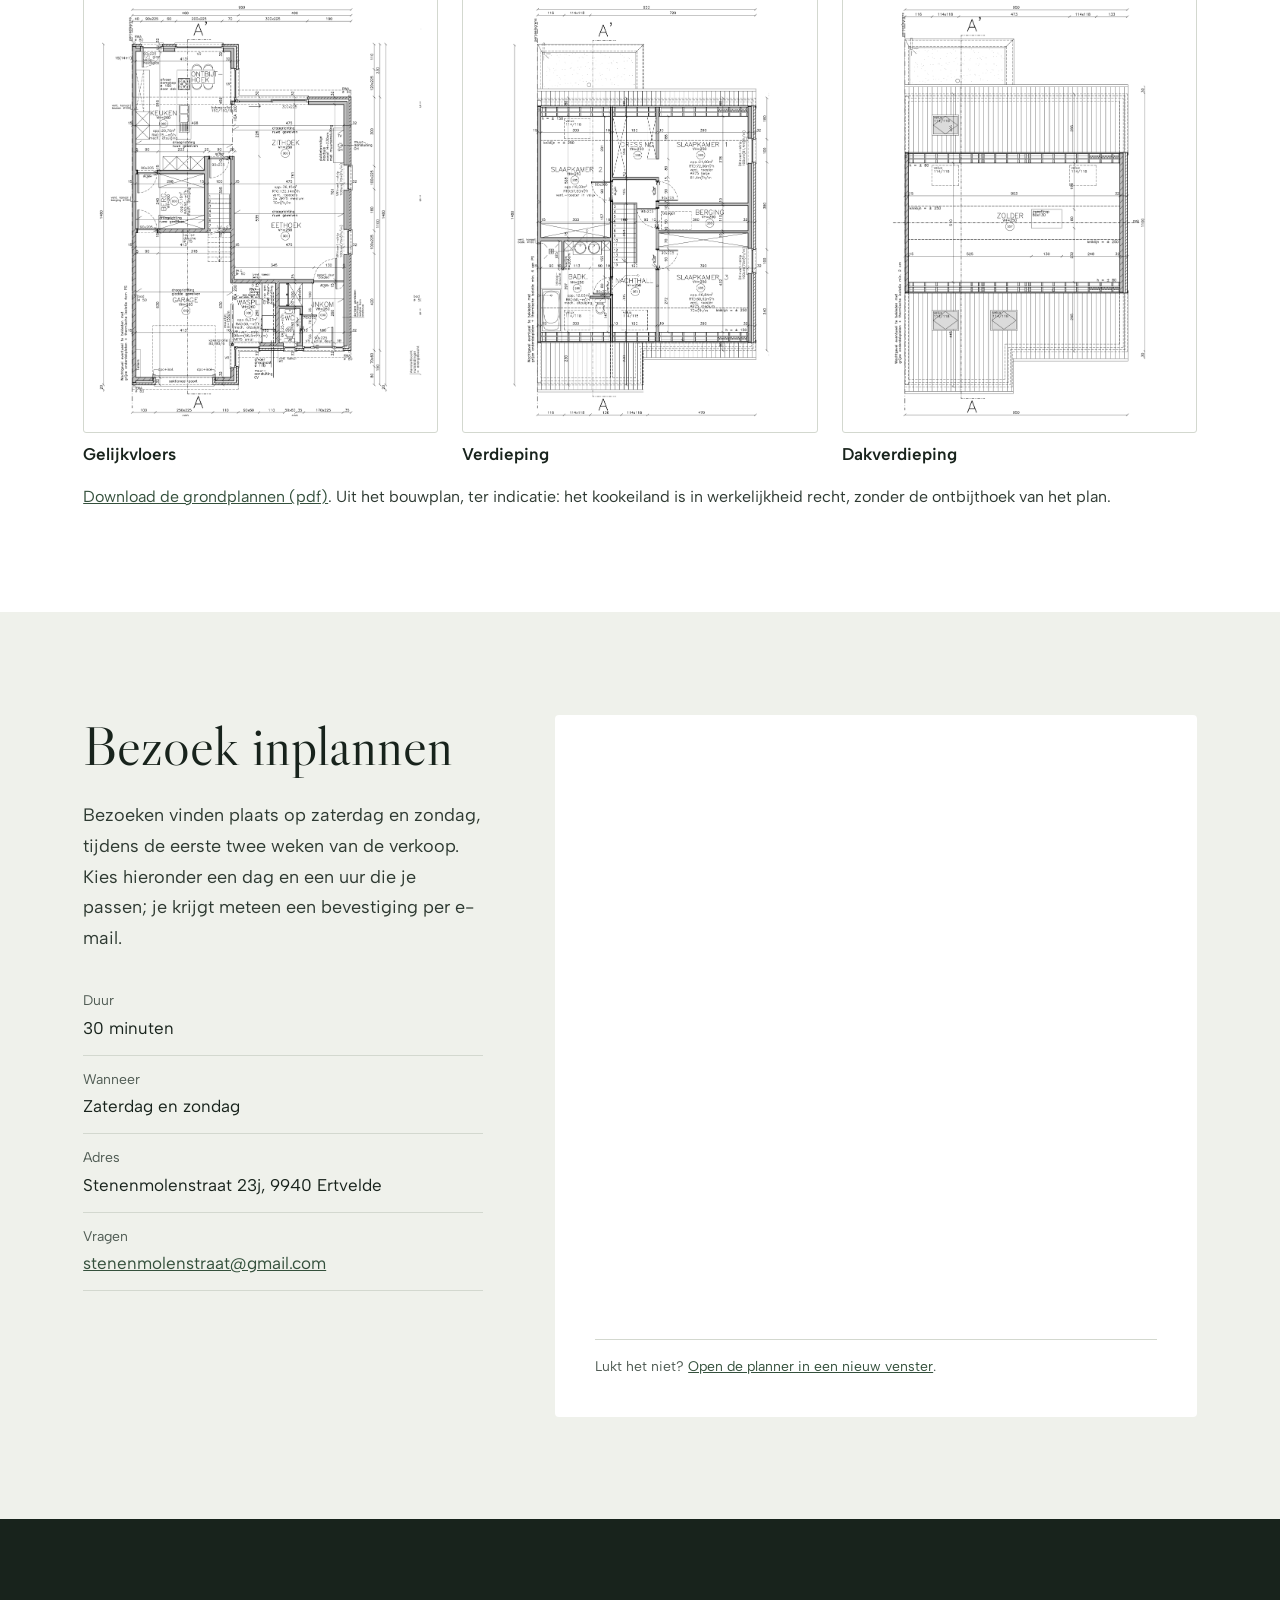
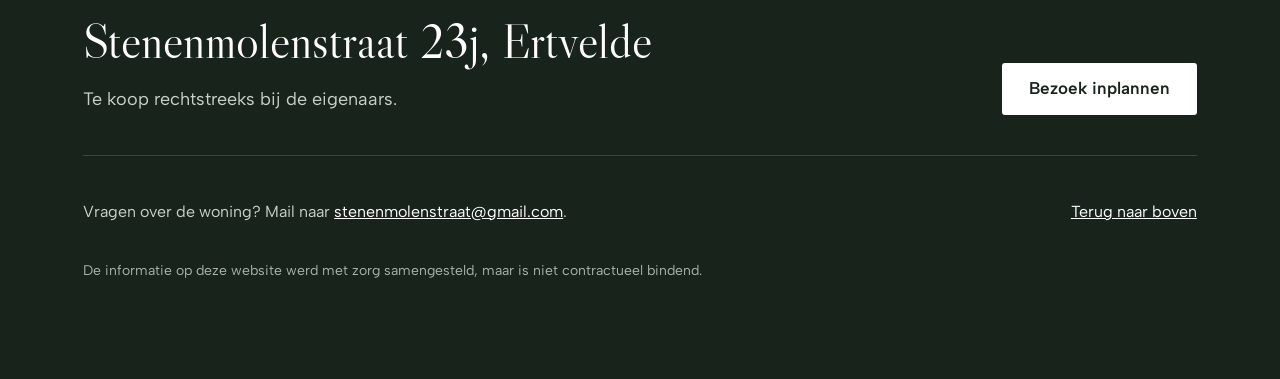
==== commit 35bed7d3: "Definitief EPC en keuringsverslag als download - media/epc.pdf: EPC nr. 20260623-0003899520-RES-1, l" ====
--- a/v1/index.html
+++ b/v1/index.html
@@ -542,6 +542,7 @@
         <dl>
           <div class="kv"><dt>EPC-label</dt><dd>B, eenvoudig naar A met een hybride ketel</dd></div>
           <div class="kv"><dt>Energiescore</dt><dd>101 kWh/m² per jaar, net boven de grens van label A (100)</dd></div>
+          <div class="kv"><dt>EPC-certificaat</dt><dd>Nr. 20260623-0003899520-RES-1, geldig tot en met 23 juni 2036. <a href="media/epc.pdf" download="EPC Stenenmolenstraat 23j.pdf">Download het EPC (pdf)</a></dd></div>
           <div class="kv"><dt>Verwarming</dt><dd>Condenserende gasketel, radiatoren met thermostatische kranen en kamerthermostaat; houtkachel in de leefruimte, met een startvoorraad brandhout</dd></div>
           <div class="kv"><dt>Warm water</dt><dd>Via de gasketel</dd></div>
           <div class="kv"><dt>Beglazing</dt><dd>Hoogrendementsglas in aluminium profielen, dakvensters in hout</dd></div>
@@ -552,7 +553,7 @@
       <div>
         <h3 class="col-title col-title--top">Installaties</h3>
         <dl>
-          <div class="kv"><dt>Elektrische keuring</dt><dd>Conform, 18 december 2019</dd></div>
+          <div class="kv"><dt>Elektrische keuring</dt><dd>Conform, 18 december 2019; volgende keuring vóór 18 december 2044. <a href="media/keuring-elektrische-installatie.pdf" download="Keuring elektrische installatie Stenenmolenstraat 23j.pdf">Download het keuringsverslag (pdf)</a></dd></div>
           <div class="kv"><dt>Regenwaterput</dt><dd>10.000 liter</dd></div>
           <div class="kv"><dt>Grondwater</dt><dd>Vergunde boorput achteraan in de tuin, voor tuinberegening</dd></div>
           <div class="kv"><dt>Riolering</dt><dd>Gescheiden</dd></div>
